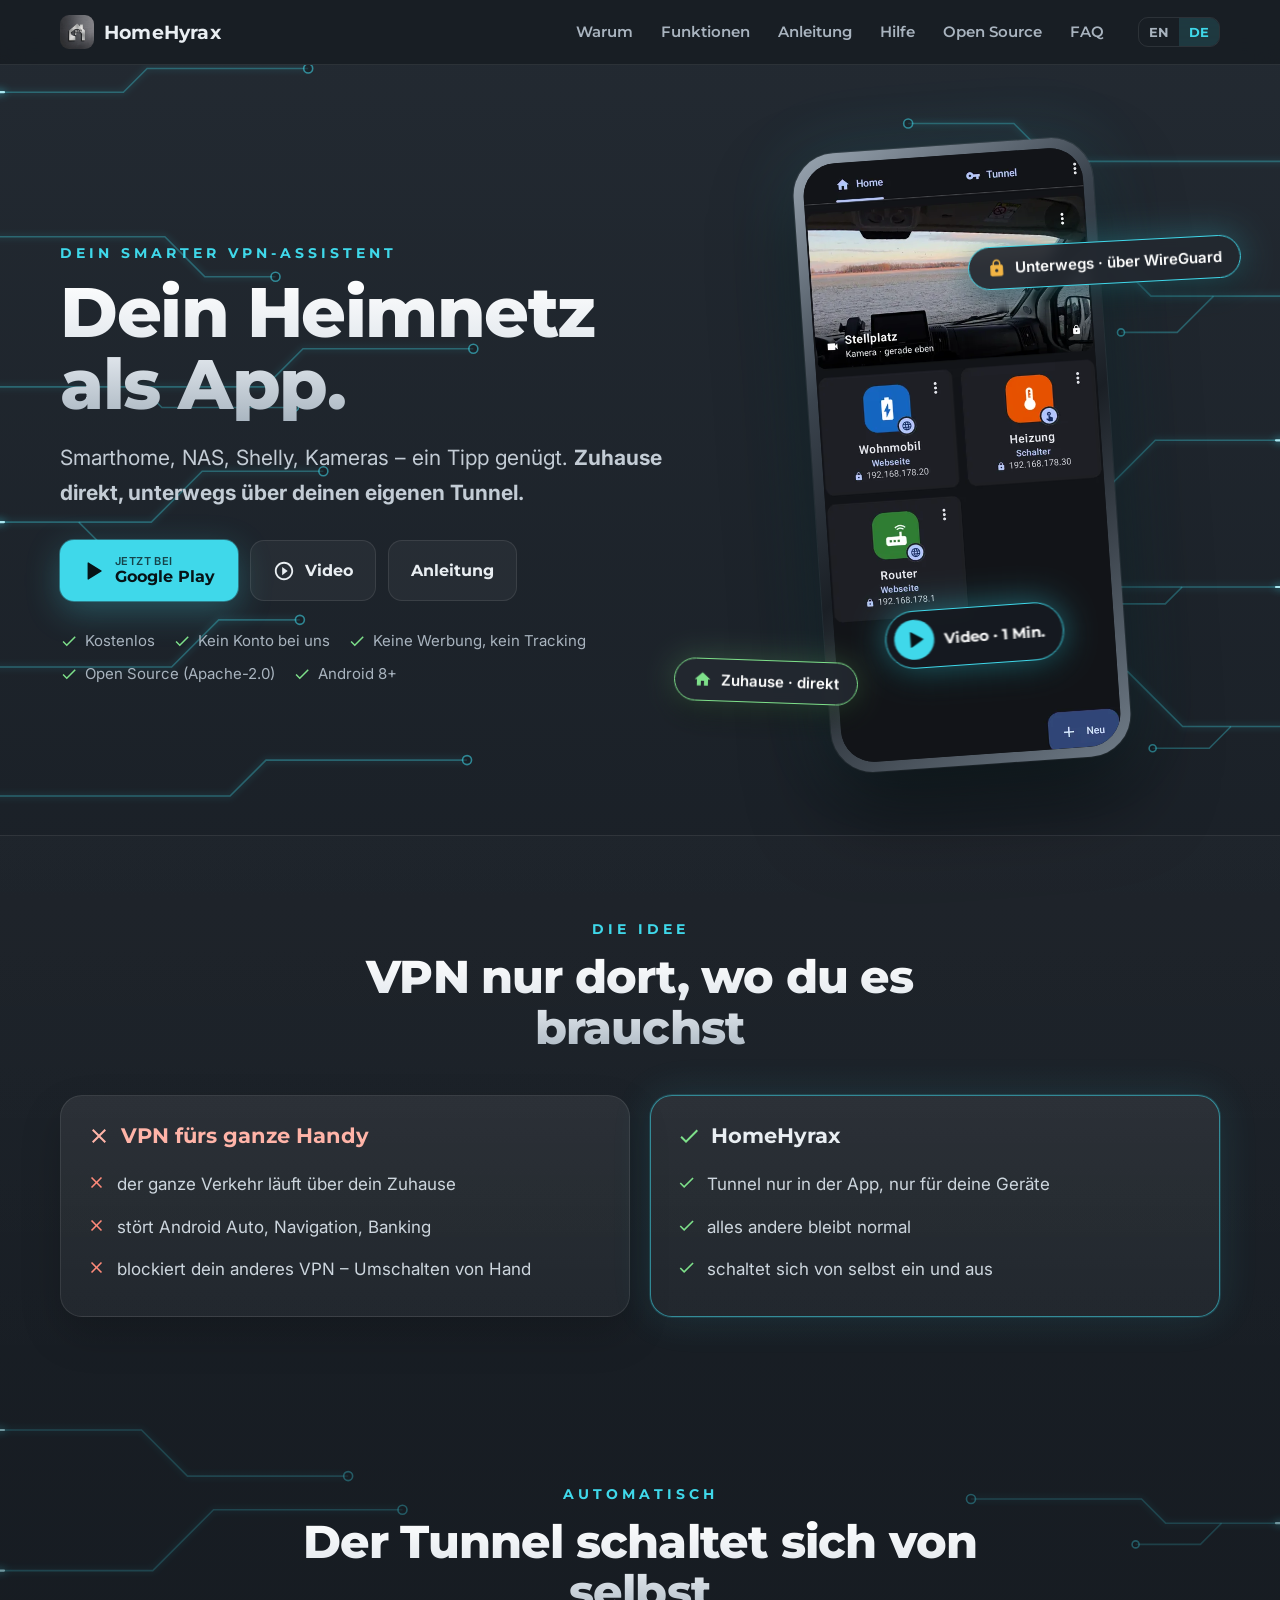
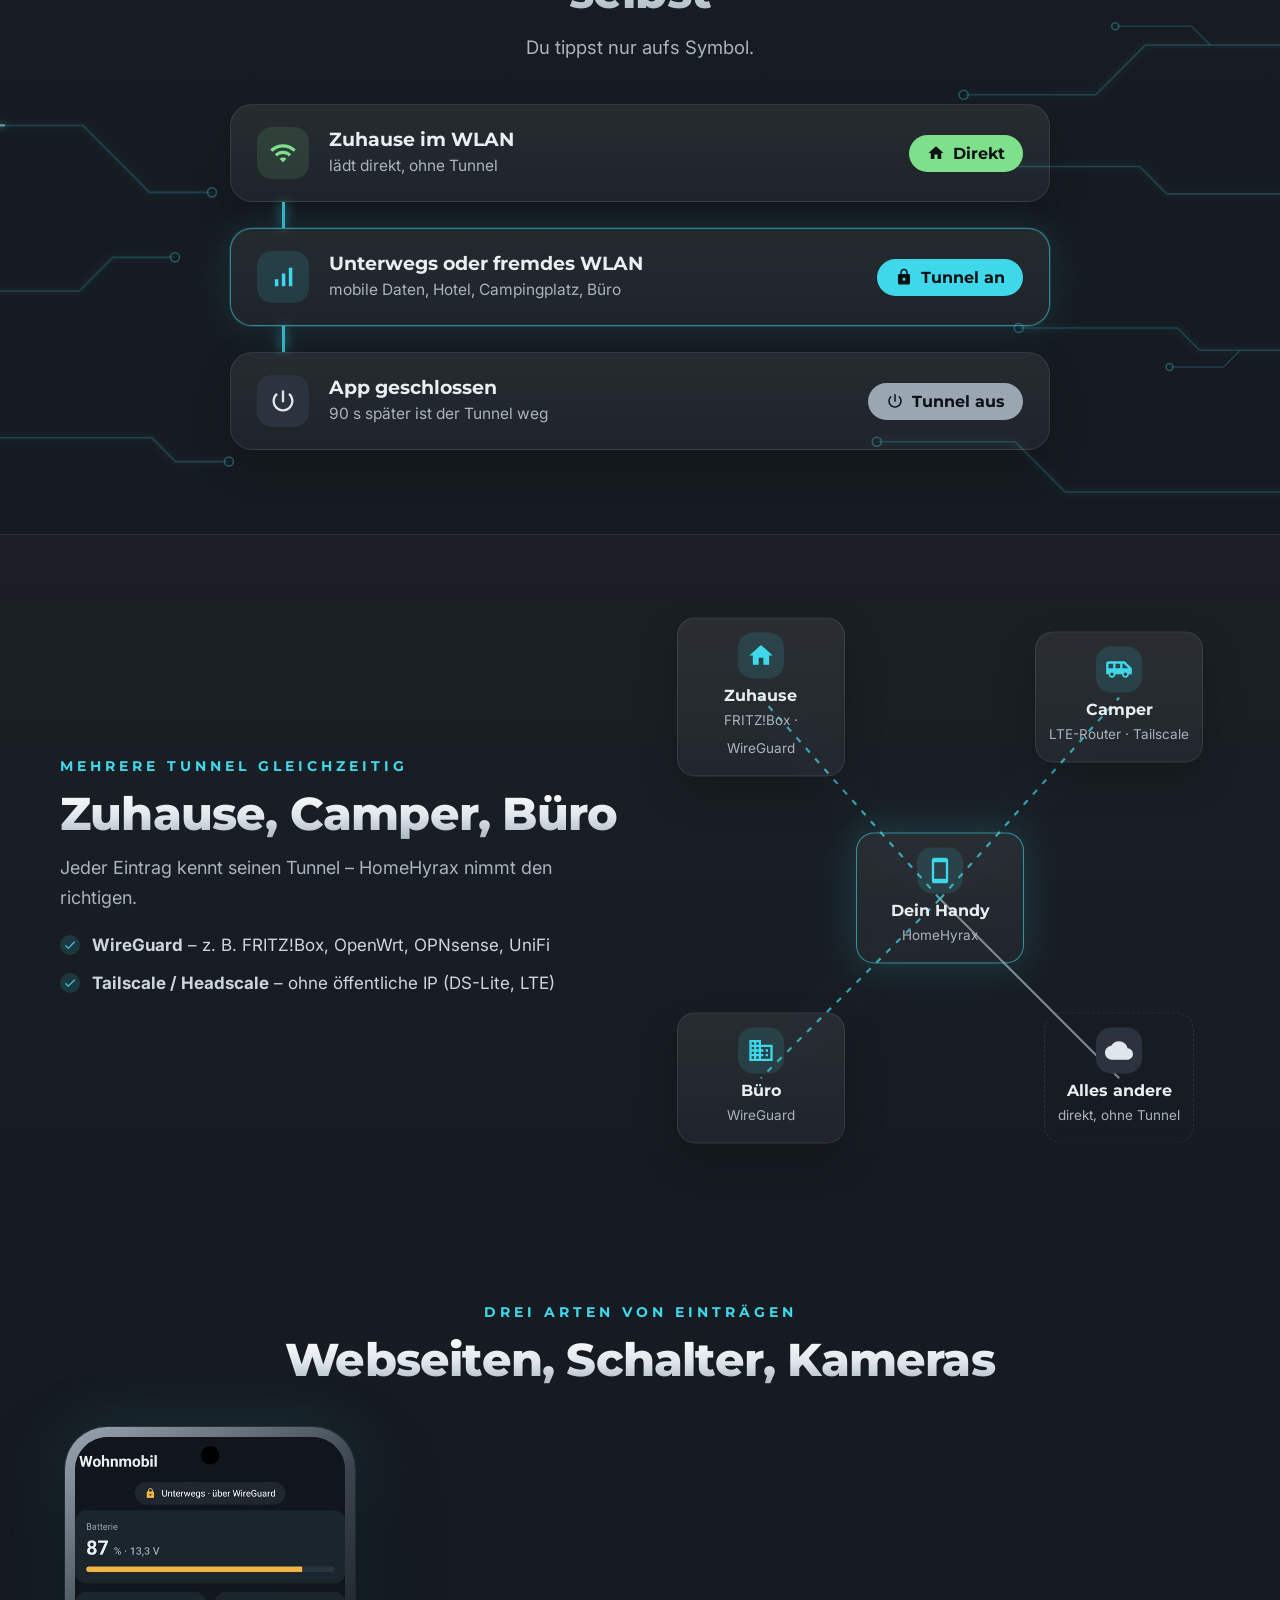
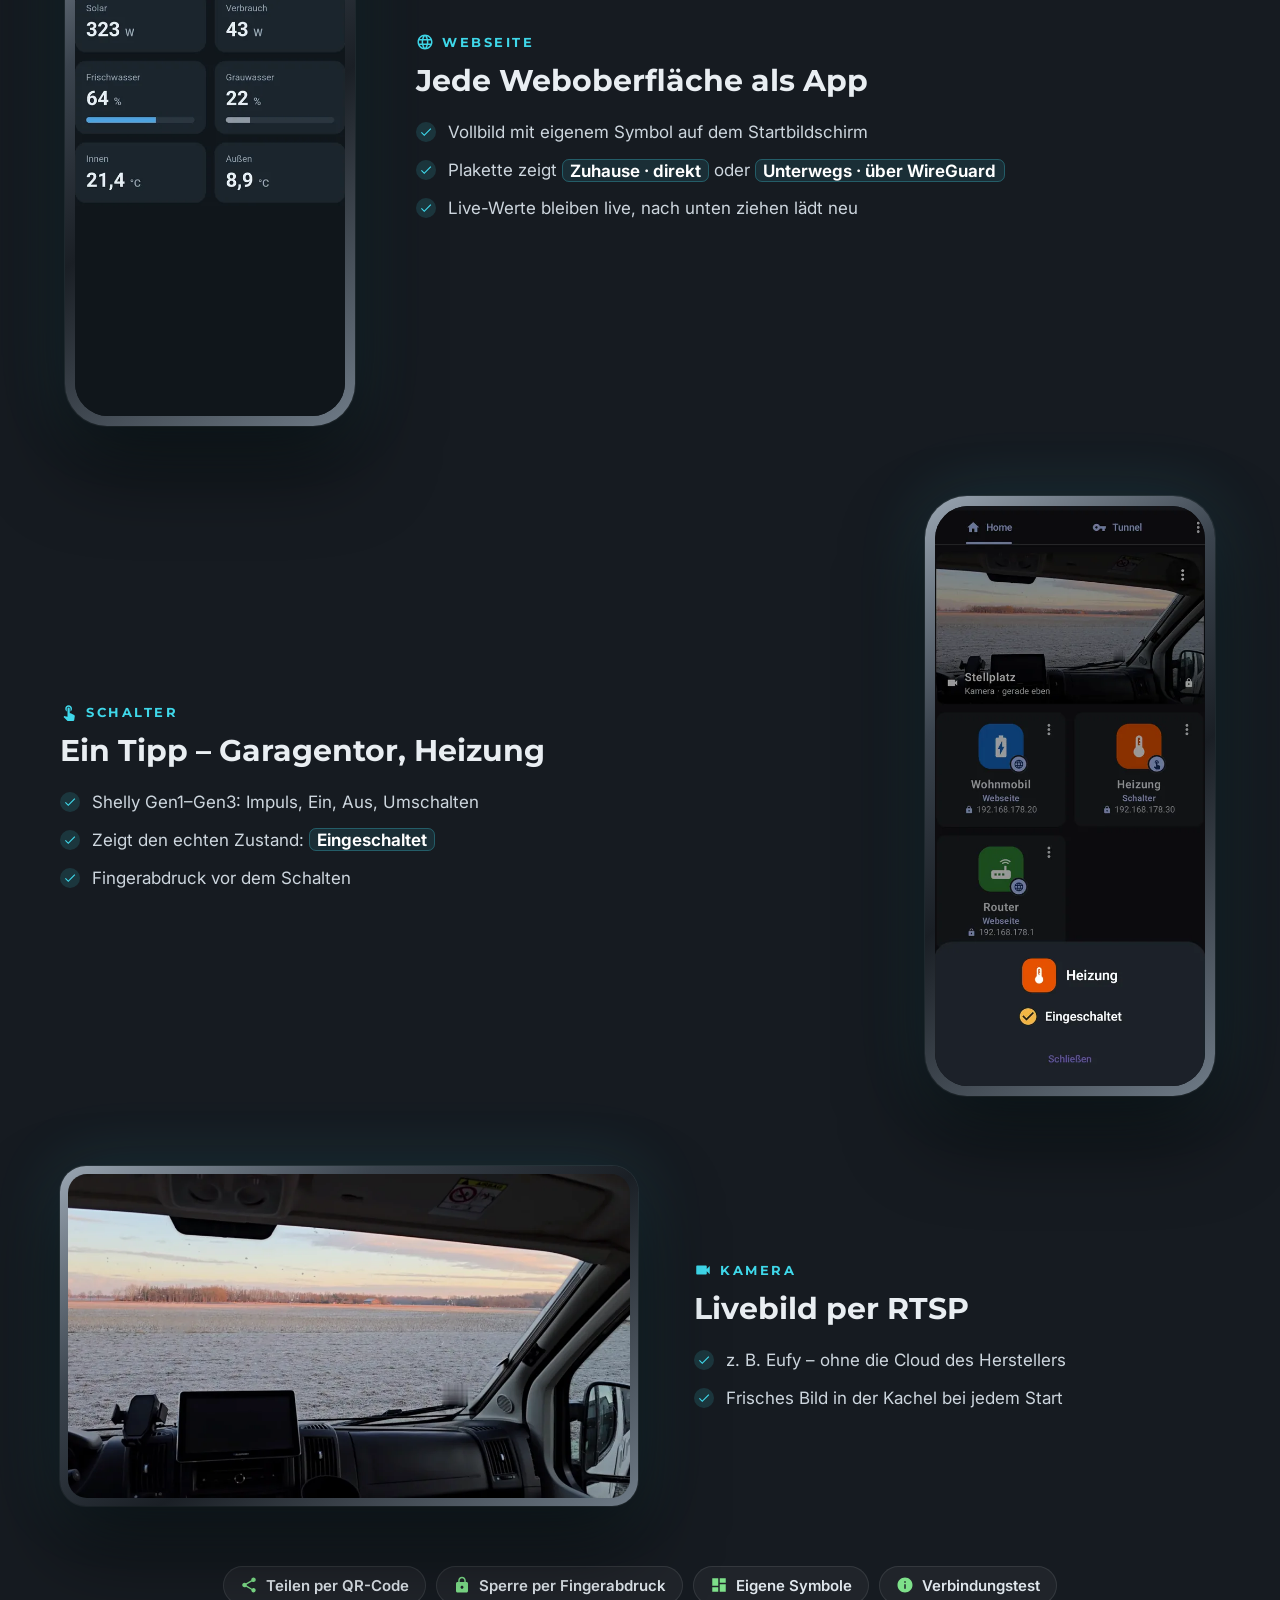
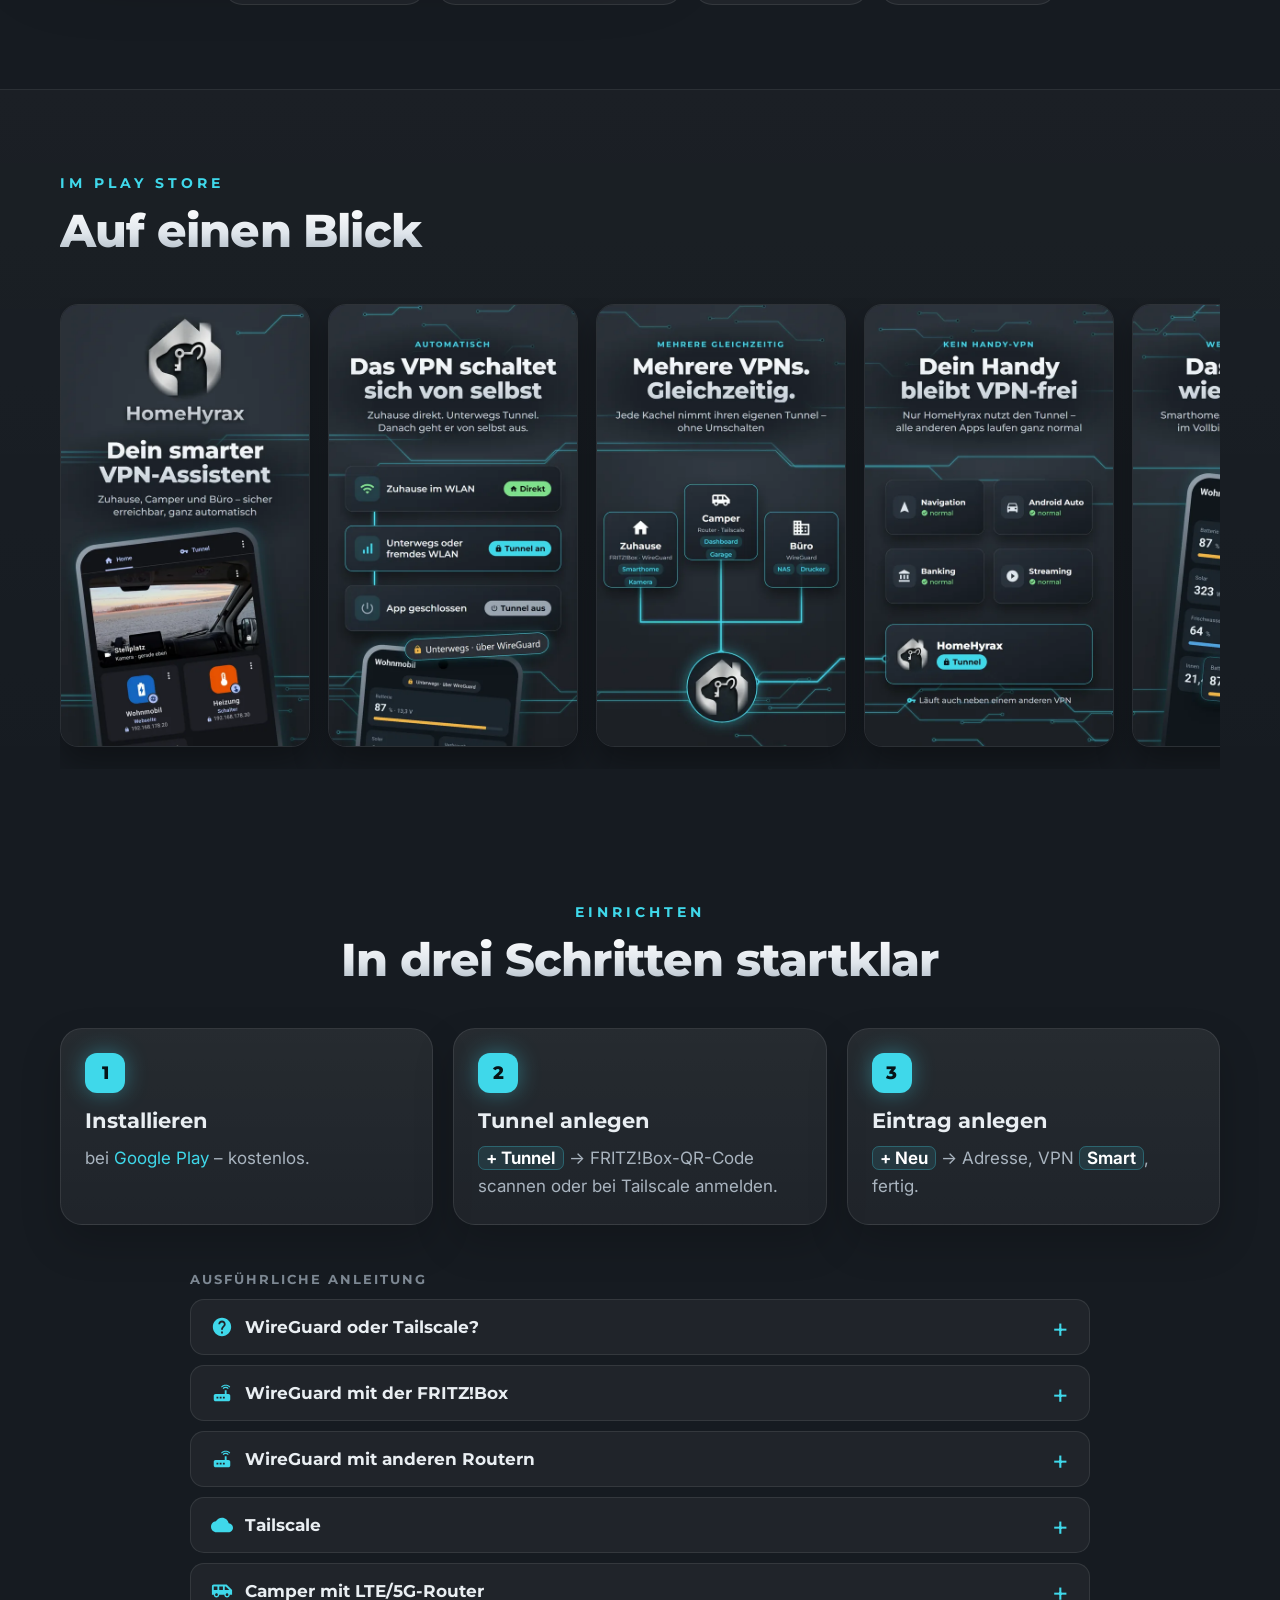
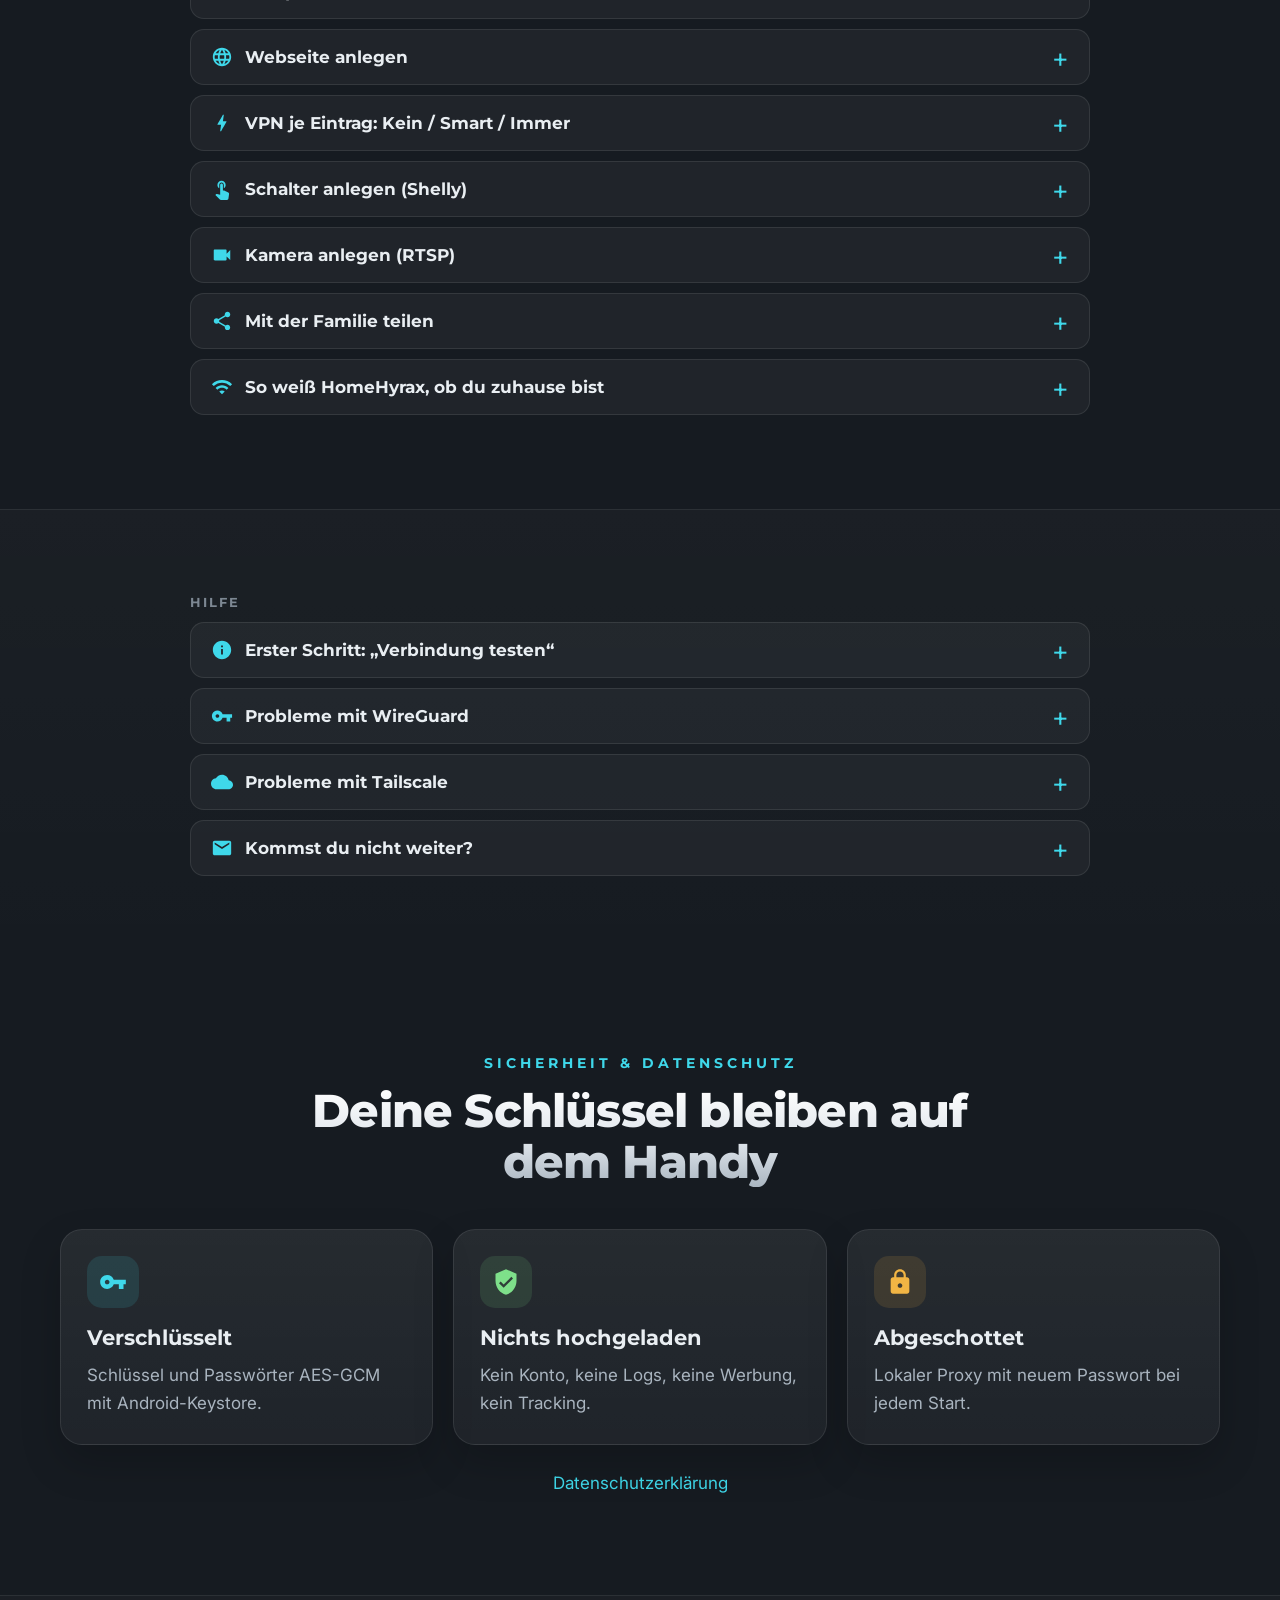
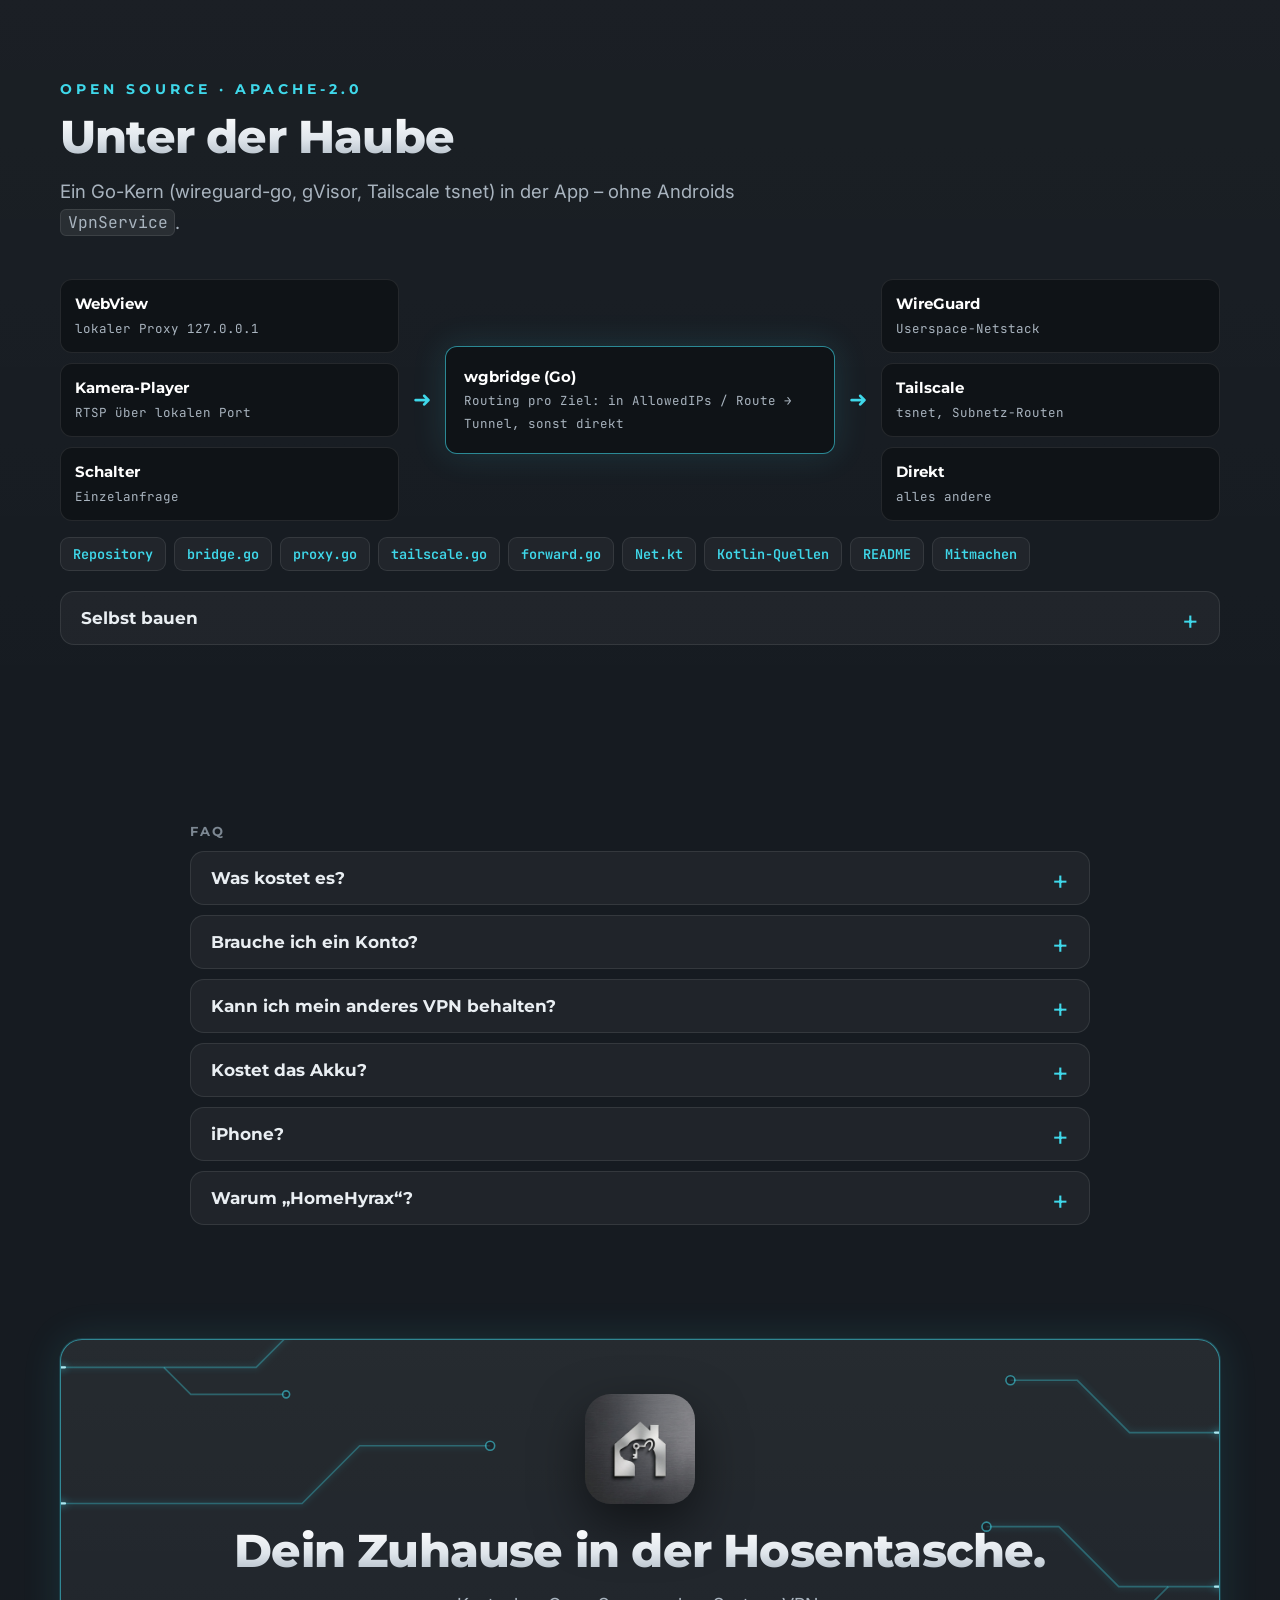
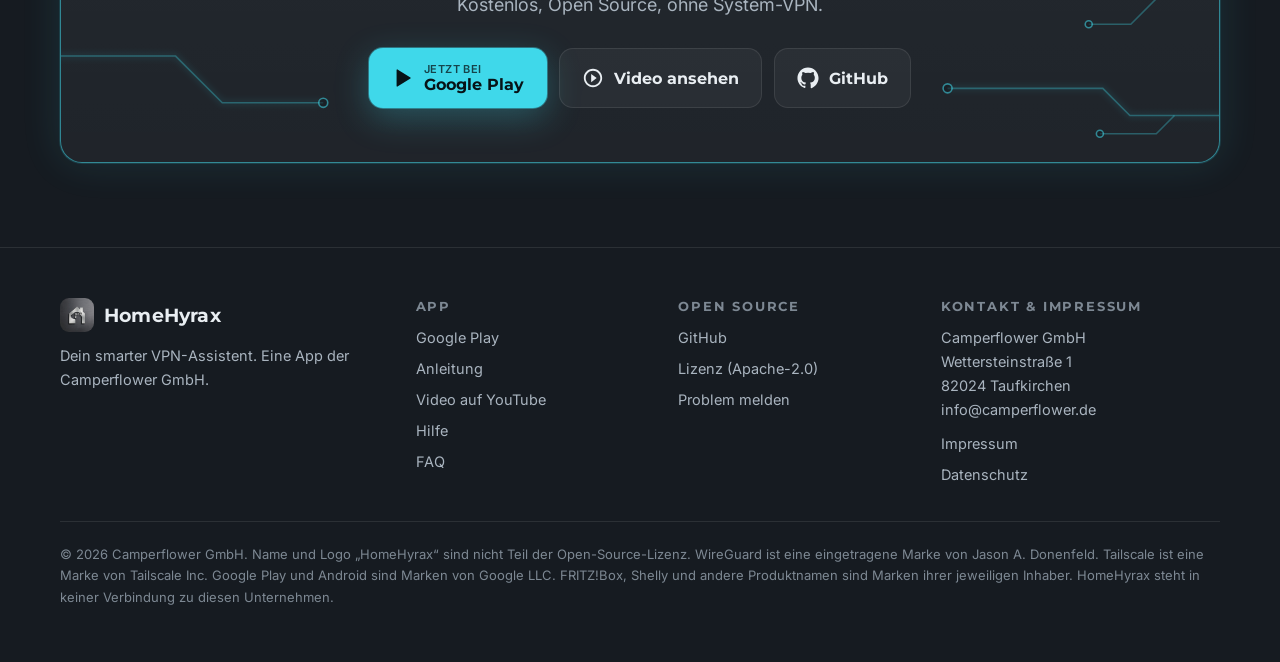
==== site/public/de/index.html @ 262009b5 "Update 2026-10-08" ====
<!doctype html>
<html lang="de">
<head>
<meta charset="utf-8">
<meta name="viewport" content="width=device-width, initial-scale=1">
<title>HomeHyrax – dein smarter VPN-Assistent für Android</title>
<meta name="description" content="Weboberflächen, Schalter und Kameras in deinem Heimnetz oder Camper wie Apps öffnen – zuhause direkt, unterwegs automatisch über deinen eigenen WireGuard- oder Tailscale-Tunnel. Kein System-VPN, kostenlos, Open Source.">
<link rel="canonical" href="https://homehyrax.com/de/">
<link rel="alternate" hreflang="en" href="https://homehyrax.com/">
<link rel="alternate" hreflang="de" href="https://homehyrax.com/de/">
<link rel="alternate" hreflang="x-default" href="https://homehyrax.com/">
<meta property="og:type" content="website">
<meta property="og:locale" content="de_DE">
<meta property="og:title" content="HomeHyrax – dein smarter VPN-Assistent">
<meta property="og:description" content="Dein Heimnetz als App. Zuhause direkt, unterwegs automatisch über deinen eigenen Tunnel – ohne ein VPN einzuschalten.">
<meta property="og:url" content="https://homehyrax.com/de/">
<meta property="og:image" content="https://homehyrax.com/assets/img/og-de.jpg">
<meta name="theme-color" content="#161b21">
<link rel="icon" href="../assets/img/logo.png">
<link rel="preconnect" href="https://fonts.googleapis.com">
<link rel="preconnect" href="https://fonts.gstatic.com" crossorigin>
<link href="https://fonts.googleapis.com/css2?family=Inter:wght@400;500;600;700&family=JetBrains+Mono:wght@400;600&family=Montserrat:wght@600;700;800&display=swap" rel="stylesheet">
<link rel="stylesheet" href="../assets/style.css">
</head>
<body>
<svg xmlns="http://www.w3.org/2000/svg" style="display:none" aria-hidden="true">
<symbol id="i-wifi" viewBox="0 0 24 24" fill="currentColor"><path d="M1 9l2 2c4.97-4.97 13.03-4.97 18 0l2-2C16.93 2.93 7.08 2.93 1 9zm8 8l3 3 3-3c-1.65-1.66-4.34-1.66-6 0zm-4-4l2 2c2.76-2.76 7.24-2.76 10 0l2-2C15.14 9.14 8.87 9.14 5 13z"/></symbol>
<symbol id="i-signal" viewBox="0 0 24 24" fill="currentColor"><path d="M17 4h3v16h-3V4zM5 14h3v6H5v-6zm6-5h3v11h-3V9z"/></symbol>
<symbol id="i-power" viewBox="0 0 24 24" fill="currentColor"><path d="M13 3h-2v10h2V3zm4.83 2.17l-1.42 1.42C17.99 7.86 19 9.81 19 12c0 3.87-3.13 7-7 7s-7-3.13-7-7c0-2.19 1.01-4.14 2.58-5.42L6.17 5.17C4.23 6.82 3 9.26 3 12c0 4.97 4.03 9 9 9s9-4.03 9-9c0-2.74-1.23-5.18-3.17-6.83z"/></symbol>
<symbol id="i-lock" viewBox="0 0 24 24" fill="currentColor"><path d="M18 8h-1V6c0-2.76-2.24-5-5-5S7 3.24 7 6v2H6c-1.1 0-2 .9-2 2v10c0 1.1.9 2 2 2h12c1.1 0 2-.9 2-2V10c0-1.1-.9-2-2-2zm-6 9c-1.1 0-2-.9-2-2s.9-2 2-2 2 .9 2 2-.9 2-2 2zm3.1-9H8.9V6c0-1.71 1.39-3.1 3.1-3.1 1.71 0 3.1 1.39 3.1 3.1v2z"/></symbol>
<symbol id="i-home" viewBox="0 0 24 24" fill="currentColor"><path d="M10 20v-6h4v6h5v-8h3L12 3 2 12h3v8z"/></symbol>
<symbol id="i-check" viewBox="0 0 24 24" fill="currentColor"><path d="M9 16.17L4.83 12l-1.42 1.41L9 19 21 7l-1.41-1.41z"/></symbol>
<symbol id="i-close" viewBox="0 0 24 24" fill="currentColor"><path d="M19 6.41L17.59 5 12 10.59 6.41 5 5 6.41 10.59 12 5 17.59 6.41 19 12 13.41 17.59 19 19 17.59 13.41 12z"/></symbol>
<symbol id="i-key" viewBox="0 0 24 24" fill="currentColor"><path d="M12.65 10C11.83 7.67 9.61 6 7 6c-3.31 0-6 2.69-6 6s2.69 6 6 6c2.61 0 4.83-1.67 5.65-4H17v4h4v-4h2v-4H12.65zM7 14c-1.1 0-2-.9-2-2s.9-2 2-2 2 .9 2 2-.9 2-2 2z"/></symbol>
<symbol id="i-web" viewBox="0 0 24 24" fill="currentColor"><path d="M11.99 2C6.47 2 2 6.48 2 12s4.47 10 9.99 10C17.52 22 22 17.52 22 12S17.52 2 11.99 2zm6.93 6h-2.95c-.32-1.25-.78-2.45-1.38-3.56 1.84.63 3.37 1.91 4.330 3.56zM12 4.040c.83 1.2 1.48 2.53 1.91 3.96h-3.82c.43-1.43 1.080-2.76 1.910-3.96zM4.26 14C4.1 13.36 4 12.69 4 12s.1-1.36.26-2h3.38c-.08.66-.14 1.32-.14 2s.06 1.34.14 2H4.26zm.82 2h2.95c.32 1.25.78 2.45 1.38 3.56-1.84-.63-3.37-1.9-4.33-3.56zm2.95-8H5.08c.96-1.66 2.49-2.93 4.33-3.56C8.81 5.55 8.35 6.75 8.03 8zM12 19.96c-.83-1.2-1.48-2.53-1.91-3.96h3.82c-.43 1.43-1.08 2.76-1.91 3.96zM14.34 14H9.66c-.09-.66-.16-1.32-.16-2s.07-1.35.16-2h4.68c.09.65.16 1.32.16 2s-.07 1.34-.16 2zm.25 5.56c.6-1.11 1.06-2.31 1.38-3.56h2.95c-.96 1.65-2.49 2.93-4.33 3.56zM16.36 14c.08-.66.14-1.32.14-2s-.06-1.34-.14-2h3.38c.16.64.26 1.31.26 2s-.1 1.36-.26 2h-3.38z"/></symbol>
<symbol id="i-touch" viewBox="0 0 24 24" fill="currentColor"><path d="M9 11.24V7.5C9 6.12 10.12 5 11.5 5S14 6.12 14 7.5v3.74c1.21-.81 2-2.18 2-3.74C16 5.01 13.99 3 11.5 3S7 5.01 7 7.5c0 1.56.79 2.93 2 3.74zm9.84 4.63l-4.54-2.26c-.17-.07-.35-.11-.54-.11H13v-6c0-.83-.67-1.5-1.5-1.5S10 6.67 10 7.5v10.74l-3.43-.72c-.08-.01-.15-.03-.24-.03-.31 0-.59.13-.79.33l-.79.8 4.94 4.94c.27.27.65.44 1.06.44h6.79c.75 0 1.33-.55 1.44-1.28l.75-5.27c.01-.07.02-.14.02-.2 0-.62-.38-1.16-.91-1.38z"/></symbol>
<symbol id="i-cam" viewBox="0 0 24 24" fill="currentColor"><path d="M17 10.5V7c0-.55-.45-1-1-1H4c-.55 0-1 .45-1 1v10c0 .55.45 1 1 1h12c.55 0 1-.45 1-1v-3.5l4 4v-11l-4 4z"/></symbol>
<symbol id="i-share" viewBox="0 0 24 24" fill="currentColor"><path d="M18 16.08c-.76 0-1.44.3-1.96.77L8.91 12.7c.05-.23.09-.46.09-.7s-.04-.47-.09-.7l7.05-4.11c.54.5 1.25.81 2.04.81 1.66 0 3-1.34 3-3s-1.34-3-3-3-3 1.34-3 3c0 .24.04.47.09.7L8.04 9.81C7.5 9.31 6.79 9 6 9c-1.66 0-3 1.34-3 3s1.34 3 3 3c.79 0 1.5-.31 2.04-.81l7.12 4.16c-.05.21-.08.43-.08.65 0 1.61 1.31 2.92 2.92 2.92s2.92-1.31 2.92-2.92-1.31-2.92-2.92-2.92z"/></symbol>
<symbol id="i-shield" viewBox="0 0 24 24" fill="currentColor"><path d="M12 1L3 5v6c0 5.55 3.84 10.74 9 12 5.16-1.26 9-6.45 9-12V5l-9-4zm-2 16l-4-4 1.41-1.41L10 14.17l6.59-6.59L18 9l-8 8z"/></symbol>
<symbol id="i-github" viewBox="0 0 24 24" fill="currentColor"><path d="M12 .5C5.65.5.5 5.65.5 12c0 5.08 3.29 9.39 7.86 10.91.58.1.79-.25.79-.56v-2c-3.2.7-3.87-1.36-3.87-1.36-.52-1.33-1.28-1.69-1.28-1.690-1.05-.72.08-.7.08-.7 1.16.08 1.77 1.19 1.77 1.19 1.03 1.77 2.71 1.26 3.37.96.1-.75.4-1.26.73-1.55-2.55-.29-5.24-1.28-5.24-5.69 0-1.26.45-2.29 1.19-3.1-.12-.29-.52-1.46.11-3.05 0 0 .97-.31 3.17 1.18a11 11 0 0 1 5.77 0c2.2-1.49 3.17-1.18 3.17-1.18.63 1.59.23 2.76.11 3.05.74.81 1.19 1.84 1.19 3.1 0 4.42-2.69 5.39-5.25 5.68.41.36.78 1.06.78 2.14v3.17c0 .31.21.67.8.56C20.21 21.39 23.5 17.08 23.5 12 23.5 5.65 18.35.5 12 .5z"/></symbol>
<symbol id="i-play" viewBox="0 0 24 24" fill="currentColor"><path d="M5 3.2v17.6c0 .5.55.8.98.54l14.1-8.8a.64.64 0 0 0 0-1.08L5.98 2.66A.63.63 0 0 0 5 3.2z"/></symbol>
<symbol id="i-car" viewBox="0 0 24 24" fill="currentColor"><path d="M18.92 6.01C18.72 5.42 18.16 5 17.5 5h-11c-.66 0-1.21.42-1.42 1.01L3 12v8c0 .55.45 1 1 1h1c.55 0 1-.45 1-1v-1h12v1c0 .55.45 1 1 1h1c.55 0 1-.45 1-1v-8l-2.08-5.99zM6.5 16c-.83 0-1.5-.67-1.5-1.5S5.67 13 6.5 13s1.5.67 1.5 1.5S7.33 16 6.5 16zm11 0c-.83 0-1.5-.67-1.5-1.5s.67-1.5 1.5-1.5 1.5.67 1.5 1.5-.67 1.5-1.5 1.5zM5 11l1.5-4.5h11L19 11H5z"/></symbol>
<symbol id="i-nav" viewBox="0 0 24 24" fill="currentColor"><path d="M12 2L4.5 20.29l.71.71L12 18l6.79 3 .71-.71z"/></symbol>
<symbol id="i-bank" viewBox="0 0 24 24" fill="currentColor"><path d="M4 10v7h3v-7H4zm6 0v7h3v-7h-3zM2 22h19v-3H2v3zm14-12v7h3v-7h-3zm-4.5-9L2 6v2h19V6l-9.5-5z"/></symbol>
<symbol id="i-tv" viewBox="0 0 24 24" fill="currentColor"><path d="M21 3H3c-1.1 0-2 .9-2 2v12c0 1.1.9 2 2 2h5v2h8v-2h5c1.1 0 1.99-.9 1.99-2L23 5c0-1.1-.9-2-2-2zm0 14H3V5h18v12z"/></symbol>
<symbol id="i-router" viewBox="0 0 24 24" fill="currentColor"><path d="M20.2 5.9l.8-.8C19.6 3.7 17.8 3 16 3s-3.6.7-5 2.1l.8.8C13 4.8 14.5 4.2 16 4.2s3 .6 4.2 1.7zm-.9.8c-.9-.9-2.1-1.4-3.3-1.4s-2.4.5-3.3 1.4l.8.8c.7-.7 1.6-1 2.5-1 .9 0 1.8.3 2.5 1l.8-.8zM19 13h-2V9h-2v4H5c-1.1 0-2 .9-2 2v4c0 1.1.9 2 2 2h14c1.1 0 2-.9 2-2v-4c0-1.1-.9-2-2-2zM8 18H6v-2h2v2zm3.5 0h-2v-2h2v2zm3.5 0h-2v-2h2v2z"/></symbol>
<symbol id="i-camper" viewBox="0 0 24 24" fill="currentColor"><path d="M17 5H3c-1.1 0-2 .89-2 2v9h2c0 1.65 1.34 3 3 3s3-1.35 3-3h5.5c0 1.65 1.34 3 3 3s3-1.35 3-3H23v-5l-6-6zM3 11V7h4v4H3zm3 6.5c-.83 0-1.5-.67-1.5-1.5s.67-1.5 1.5-1.5 1.5.67 1.5 1.5-.67 1.5-1.5 1.5zM13 11H9V7h4v4zm4.5 6.5c-.83 0-1.5-.67-1.5-1.5s.67-1.5 1.5-1.5 1.5.67 1.5 1.5-.67 1.5-1.5 1.5zM15 11V7h1l4 4h-5z"/></symbol>
<symbol id="i-office" viewBox="0 0 24 24" fill="currentColor"><path d="M12 7V3H2v18h20V7H12zM6 19H4v-2h2v2zm0-4H4v-2h2v2zm0-4H4V9h2v2zm0-4H4V5h2v2zm4 12H8v-2h2v2zm0-4H8v-2h2v2zm0-4H8V9h2v2zm0-4H8V5h2v2zm10 12h-8v-2h2v-2h-2v-2h2v-2h-2V9h8v10zm-2-8h-2v2h2v-2zm0 4h-2v2h2v-2z"/></symbol>
<symbol id="i-phone" viewBox="0 0 24 24" fill="currentColor"><path d="M17 1.01L7 1c-1.1 0-2 .9-2 2v18c0 1.1.9 2 2 2h10c1.1 0 2-.9 2-2V3c0-1.1-.9-1.99-2-1.99zM17 19H7V5h10v14z"/></symbol>
<symbol id="i-code" viewBox="0 0 24 24" fill="currentColor"><path d="M9.4 16.6L4.8 12l4.6-4.6L8 6l-6 6 6 6 1.4-1.4zm5.2 0l4.6-4.6-4.6-4.6L16 6l6 6-6 6-1.4-1.4z"/></symbol>
<symbol id="i-info" viewBox="0 0 24 24" fill="currentColor"><path d="M12 2C6.48 2 2 6.48 2 12s4.48 10 10 10 10-4.48 10-10S17.52 2 12 2zm1 15h-2v-6h2v6zm0-8h-2V7h2v2z"/></symbol>
<symbol id="i-warn" viewBox="0 0 24 24" fill="currentColor"><path d="M1 21h22L12 2 1 21zm12-3h-2v-2h2v2zm0-4h-2v-4h2v4z"/></symbol>
<symbol id="i-menu" viewBox="0 0 24 24" fill="currentColor"><path d="M3 18h18v-2H3v2zm0-5h18v-2H3v2zm0-7v2h18V6H3z"/></symbol>
<symbol id="i-dash" viewBox="0 0 24 24" fill="currentColor"><path d="M3 13h8V3H3v10zm0 8h8v-6H3v6zm10 0h8V11h-8v10zm0-18v6h8V3h-8z"/></symbol>
<symbol id="i-block" viewBox="0 0 24 24" fill="currentColor"><path d="M12 2C6.48 2 2 6.48 2 12s4.48 10 10 10 10-4.48 10-10S17.52 2 12 2zM4 12c0-4.42 3.58-8 8-8 1.85 0 3.55.63 4.9 1.69L5.69 16.9C4.63 15.55 4 13.85 4 12zm8 8c-1.85 0-3.55-.63-4.9-1.69L18.31 7.1C19.37 8.45 20 10.15 20 12c0 4.42-3.58 8-8 8z"/></symbol>
<symbol id="i-qr" viewBox="0 0 24 24" fill="currentColor"><path d="M3 11h8V3H3v8zm2-6h4v4H5V5zM3 21h8v-8H3v8zm2-6h4v4H5v-4zM13 3v8h8V3h-8zm6 6h-4V5h4v4zM19 19h2v2h-2zM13 13h2v2h-2zM15 15h2v2h-2zM13 17h2v2h-2zM15 19h2v2h-2zM17 17h2v2h-2zM17 13h2v2h-2zM19 15h2v2h-2z"/></symbol>
<symbol id="i-cloud" viewBox="0 0 24 24" fill="currentColor"><path d="M19.35 10.04C18.67 6.59 15.64 4 12 4 9.11 4 6.6 5.64 5.35 8.04 2.34 8.36 0 10.91 0 14c0 3.31 2.69 6 6 6h13c2.76 0 5-2.24 5-5 0-2.64-2.05-4.78-4.65-4.96z"/></symbol>
<symbol id="i-bolt" viewBox="0 0 24 24" fill="currentColor"><path d="M11 21h-1l1-7H7.5c-.58 0-.57-.32-.38-.66.19-.34.05-.08.07-.12C8.48 10.94 10.42 7.54 13 3h1l-1 7h3.5c.49 0 .56.33.47.51l-.07.15C12.96 17.55 11 21 11 21z"/></symbol>
<symbol id="i-mail" viewBox="0 0 24 24" fill="currentColor"><path d="M20 4H4c-1.1 0-1.99.9-1.99 2L2 18c0 1.1.9 2 2 2h16c1.1 0 2-.9 2-2V6c0-1.1-.9-2-2-2zm0 4l-8 5-8-5V6l8 5 8-5v2z"/></symbol>
<symbol id="i-video" viewBox="0 0 24 24" fill="currentColor"><path d="M10 16.5l6-4.5-6-4.5v9zM12 2C6.48 2 2 6.48 2 12s4.48 10 10 10 10-4.48 10-10S17.52 2 12 2zm0 18c-4.41 0-8-3.59-8-8s3.59-8 8-8 8 3.59 8 8-3.59 8-8 8z"/></symbol>
<symbol id="i-family" viewBox="0 0 24 24" fill="currentColor"><path d="M16 11c1.66 0 2.99-1.34 2.99-3S17.66 5 16 5c-1.66 0-3 1.34-3 3s1.34 3 3 3zm-8 0c1.66 0 2.99-1.34 2.99-3S9.66 5 8 5C6.34 5 5 6.34 5 8s1.34 3 3 3zm0 2c-2.33 0-7 1.17-7 3.5V19h14v-2.5c0-2.33-4.67-3.5-7-3.5zm8 0c-.29 0-.62.02-.97.05 1.16.84 1.97 1.97 1.97 3.45V19h6v-2.5c0-2.33-4.67-3.5-7-3.5z"/></symbol>
<symbol id="i-help" viewBox="0 0 24 24" fill="currentColor"><path d="M12 2C6.48 2 2 6.48 2 12s4.48 10 10 10 10-4.48 10-10S17.52 2 12 2zm1 17h-2v-2h2v2zm2.07-7.75l-.9.92C13.45 12.9 13 13.5 13 15h-2v-.5c0-1.1.45-2.1 1.17-2.83l1.24-1.26c.37-.36.59-.86.59-1.41 0-1.1-.9-2-2-2s-2 .9-2 2H8c0-2.21 1.79-4 4-4s4 1.79 4 4c0 .88-.36 1.68-.93 2.25z"/></symbol>
</svg>

<a class="skip" href="#main">Zum Inhalt</a>

<header class="top">
  <div class="wrap">
    <a class="brand" href="#top"><img src="../assets/img/logo.png" alt="" width="34" height="34"><span>HomeHyrax</span></a>
    <nav class="nav" aria-label="Hauptmenü">
      <a href="#why">Warum</a>
      <a href="#features">Funktionen</a>
      <a href="#guide">Anleitung</a>
      <a href="#help">Hilfe</a>
      <a href="#tech">Open Source</a>
      <a href="#faq">FAQ</a>
    </nav>
    <div class="lang" aria-label="Sprache"><a href="../" hreflang="en" lang="en">EN</a><span>DE</span></div>
    <button class="menu-btn" aria-label="Menü" aria-expanded="false"><svg><use href="#i-menu"/></svg></button>
  </div>
</header>

<main id="main">
<!-- ============ HERO ============ -->
<div class="hero" id="top">
  <div class="circuit" data-seed="11"></div>
  <div class="wrap">
    <div>
      <p class="eyebrow">Dein smarter VPN-Assistent</p>
      <h1 class="metal">Dein Heimnetz als App.</h1>
      <p class="lead">Smarthome, NAS, Shelly, Kameras – ein Tipp genügt. <b>Zuhause direkt, unterwegs über deinen eigenen Tunnel.</b></p>
      <div class="cta">
        <a class="btn btn-primary" href="https://play.google.com/store/apps/details?id=de.camperflower.homehyrax&amp;hl=de"><svg><use href="#i-play"/></svg><span class="two"><small>Jetzt bei</small>Google Play</span></a>
        <a class="btn btn-ghost" href="../assets/video/homehyrax-de.mp4" data-play><svg><use href="#i-video"/></svg>Video</a>
        <a class="btn btn-ghost" href="#guide">Anleitung</a>
      </div>
      <ul class="facts">
        <li><svg><use href="#i-check"/></svg>Kostenlos</li>
        <li><svg><use href="#i-check"/></svg>Kein Konto bei uns</li>
        <li><svg><use href="#i-check"/></svg>Keine Werbung, kein Tracking</li>
        <li><svg><use href="#i-check"/></svg>Open Source (Apache-2.0)</li>
        <li><svg><use href="#i-check"/></svg>Android 8+</li>
      </ul>
    </div>
    <div class="stage">
      <div class="phone"><div class="screen"><img src="../assets/img/de-home.webp" alt="HomeHyrax-Startseite mit Kamera-, Webseiten- und Schalter-Kacheln" width="540" height="1080">
        <button class="vplay" data-play data-src="../assets/video/homehyrax-de.mp4" data-poster="../assets/video/homehyrax-de.jpg" aria-label="Video · 1 Min. abspielen: HomeHyrax kurz erklärt"><span class="vring"><svg><use href="#i-play"/></svg></span>Video · 1 Min.</button>
      </div></div>
      <div class="pill away"><svg class="gold"><use href="#i-lock"/></svg>Unterwegs · über WireGuard</div>
      <div class="pill home"><svg class="green"><use href="#i-home"/></svg>Zuhause · direkt</div>
    </div>
  </div>
</div>

<!-- ============ WARUM ============ -->
<section class="alt" id="why">
  <div class="wrap">
    <div class="sec-head center">
      <p class="eyebrow">Die Idee</p>
      <h2 class="metal">VPN nur dort, wo du es brauchst</h2>
    </div>
    <div class="grid g2 versus">
      <div class="card bad">
        <h3><svg width="24" height="24"><use href="#i-close"/></svg>VPN fürs ganze Handy</h3>
        <ul>
          <li><svg><use href="#i-close"/></svg>der ganze Verkehr läuft über dein Zuhause</li>
          <li><svg><use href="#i-close"/></svg>stört Android Auto, Navigation, Banking</li>
          <li><svg><use href="#i-close"/></svg>blockiert dein anderes VPN – Umschalten von Hand</li>
        </ul>
      </div>
      <div class="card good glow">
        <h3><svg width="24" height="24" style="color:var(--green)"><use href="#i-check"/></svg>HomeHyrax</h3>
        <ul>
          <li><svg><use href="#i-check"/></svg>Tunnel nur in der App, nur für deine Geräte</li>
          <li><svg><use href="#i-check"/></svg>alles andere bleibt normal</li>
          <li><svg><use href="#i-check"/></svg>schaltet sich von selbst ein und aus</li>
        </ul>
      </div>
    </div>
  </div>
</section>

<!-- ============ AUTOMATISCH ============ -->
<section id="automatic">
  <div class="circuit" data-seed="23" style="opacity:.6"></div>
  <div class="wrap" style="position:relative">
    <div class="sec-head center">
      <p class="eyebrow">Automatisch</p>
      <h2 class="metal">Der Tunnel schaltet sich von selbst</h2>
      <p>Du tippst nur aufs Symbol.</p>
    </div>
    <div class="flow">
      <div class="card">
        <div class="ico g"><svg><use href="#i-wifi"/></svg></div>
        <div class="lbl"><b>Zuhause im WLAN</b><span>lädt direkt, ohne Tunnel</span></div>
        <span class="state direct"><svg><use href="#i-home"/></svg>Direkt</span>
      </div>
      <div class="link"></div>
      <div class="card glow">
        <div class="ico c"><svg><use href="#i-signal"/></svg></div>
        <div class="lbl"><b>Unterwegs oder fremdes WLAN</b><span>mobile Daten, Hotel, Campingplatz, Büro</span></div>
        <span class="state tun"><svg><use href="#i-lock"/></svg>Tunnel an</span>
      </div>
      <div class="link"></div>
      <div class="card">
        <div class="ico"><svg><use href="#i-power"/></svg></div>
        <div class="lbl"><b>App geschlossen</b><span>90 s später ist der Tunnel weg</span></div>
        <span class="state off"><svg><use href="#i-power"/></svg>Tunnel aus</span>
      </div>
    </div>
  </div>
</section>

<!-- ============ MEHRERE ============ -->
<section class="alt" id="multi">
  <div class="wrap multi">
    <div>
      <p class="eyebrow">Mehrere Tunnel gleichzeitig</p>
      <h2 class="metal">Zuhause, Camper, Büro</h2>
      <p class="muted" style="font-size:18px">Jeder Eintrag kennt seinen Tunnel – HomeHyrax nimmt den richtigen.</p>
      <ul class="ticks">
        <li><b>WireGuard</b> – z. B. FRITZ!Box, OpenWrt, OPNsense, UniFi</li>
        <li><b>Tailscale / Headscale</b> – ohne öffentliche IP (DS-Lite, LTE)</li>
      </ul>
    </div>
    <div class="diagram" aria-label="Schaubild: Handy mit drei Tunneln und direktem Internet">
      <svg viewBox="0 0 100 92" preserveAspectRatio="none" aria-hidden="true">
        <path class="wire dash" d="M50 50 L18 14" vector-effect="non-scaling-stroke"/>
        <path class="wire dash" d="M50 50 L82 14" vector-effect="non-scaling-stroke"/>
        <path class="wire dash" d="M50 50 L18 82" vector-effect="non-scaling-stroke"/>
        <path d="M50 50 L82 82" stroke="#7d8893" stroke-width="2" fill="none" vector-effect="non-scaling-stroke"/>
      </svg>
      <div class="node me" style="left:50%;top:54%"><div class="card"><div class="ico c"><svg><use href="#i-phone"/></svg></div><b>Dein Handy</b><span>HomeHyrax</span></div></div>
      <div class="node" style="left:18%;top:15%"><div class="card"><div class="ico c"><svg><use href="#i-home"/></svg></div><b>Zuhause</b><span>FRITZ!Box · WireGuard</span></div></div>
      <div class="node" style="left:82%;top:15%"><div class="card"><div class="ico c"><svg><use href="#i-camper"/></svg></div><b>Camper</b><span>LTE-Router · Tailscale</span></div></div>
      <div class="node" style="left:18%;top:89%"><div class="card"><div class="ico c"><svg><use href="#i-office"/></svg></div><b>Büro</b><span>WireGuard</span></div></div>
      <div class="node inet" style="left:82%;top:89%"><div class="card"><div class="ico"><svg><use href="#i-cloud"/></svg></div><b>Alles andere</b><span>direkt, ohne Tunnel</span></div></div>
    </div>
  </div>
</section>

<!-- ============ FUNKTIONEN ============ -->
<section id="features">
  <div class="wrap">
    <div class="sec-head center">
      <p class="eyebrow">Drei Arten von Einträgen</p>
      <h2 class="metal">Webseiten, Schalter, Kameras</h2>
    </div>
    <div class="kinds">
      <div class="kind">
        <div class="shot"><div class="phone"><div><img src="../assets/img/de-dashboard.webp" alt="Wohnmobil-Dashboard, unterwegs über WireGuard geöffnet" width="540" height="1080" loading="lazy"></div></div></div>
        <div>
          <span class="tag"><svg><use href="#i-web"/></svg>Webseite</span>
          <h3 style="font-size:30px">Jede Weboberfläche als App</h3>
          <ul class="ticks">
            <li>Vollbild mit eigenem Symbol auf dem Startbildschirm</li>
            <li>Plakette zeigt <span class="ui">Zuhause · direkt</span> oder <span class="ui">Unterwegs · über WireGuard</span></li>
            <li>Live-Werte bleiben live, nach unten ziehen lädt neu</li>
          </ul>
        </div>
      </div>
      <div class="kind">
        <div class="shot"><div class="phone"><div><img src="../assets/img/de-switch.webp" alt="Schalter-Kachel meldet: Heizung eingeschaltet" width="540" height="1080" loading="lazy"></div></div></div>
        <div>
          <span class="tag"><svg><use href="#i-touch"/></svg>Schalter</span>
          <h3 style="font-size:30px">Ein Tipp – Garagentor, Heizung</h3>
          <ul class="ticks">
            <li>Shelly Gen1–Gen3: Impuls, Ein, Aus, Umschalten</li>
            <li>Zeigt den echten Zustand: <span class="ui">Eingeschaltet</span></li>
            <li>Fingerabdruck vor dem Schalten</li>
          </ul>
        </div>
      </div>
      <div class="kind camera">
        <div class="shot"><div class="phone wide"><div><img src="../assets/img/camera.webp" alt="Kamera-Livebild aus einem Camper" width="1080" height="609" loading="lazy"></div></div></div>
        <div>
          <span class="tag"><svg><use href="#i-cam"/></svg>Kamera</span>
          <h3 style="font-size:30px">Livebild per RTSP</h3>
          <ul class="ticks">
            <li>z. B. Eufy – ohne die Cloud des Herstellers</li>
            <li>Frisches Bild in der Kachel bei jedem Start</li>
          </ul>
        </div>
      </div>
    </div>
    <div class="chips" style="margin-top:60px">
      <span class="chip"><svg><use href="#i-share"/></svg>Teilen per QR-Code</span>
      <span class="chip"><svg><use href="#i-lock"/></svg>Sperre per Fingerabdruck</span>
      <span class="chip"><svg><use href="#i-dash"/></svg>Eigene Symbole</span>
      <span class="chip"><svg><use href="#i-info"/></svg>Verbindungstest</span>
    </div>
  </div>
</section>

<!-- ============ GALERIE ============ -->
<section class="alt" id="gallery" style="padding-bottom:50px">
  <div class="wrap">
    <div class="sec-head"><p class="eyebrow">Im Play Store</p><h2 class="metal">Auf einen Blick</h2></div>
    <div class="gallery">
      <img src="../assets/img/promo-de-1-assistent.webp" alt="Dein smarter VPN-Assistent" width="540" height="960" loading="lazy">
      <img src="../assets/img/promo-de-2-automatisch.webp" alt="Das VPN schaltet sich von selbst" width="540" height="960" loading="lazy">
      <img src="../assets/img/promo-de-3-mehrere-vpns.webp" alt="Mehrere VPNs gleichzeitig" width="540" height="960" loading="lazy">
      <img src="../assets/img/promo-de-4-handy-frei.webp" alt="Das Handy bleibt VPN-frei" width="540" height="960" loading="lazy">
      <img src="../assets/img/promo-de-5-dashboards.webp" alt="Dashboards" width="540" height="960" loading="lazy">
      <img src="../assets/img/promo-de-6-kamera-schalter.webp" alt="Kamera und Schalter" width="540" height="960" loading="lazy">
      <img src="../assets/img/promo-de-7-ohne-abo.webp" alt="Ohne Abo, Open Source" width="540" height="960" loading="lazy">
    </div>
  </div>
</section>

<!-- ============ ANLEITUNG ============ -->
<section id="guide">
  <div class="wrap">
    <div class="sec-head center">
      <p class="eyebrow">Einrichten</p>
      <h2 class="metal">In drei Schritten startklar</h2>
    </div>
    <div class="three">
      <div class="card"><span class="num">1</span><h3>Installieren</h3><p>bei <a href="https://play.google.com/store/apps/details?id=de.camperflower.homehyrax&amp;hl=de">Google Play</a> – kostenlos.</p></div>
      <div class="card"><span class="num">2</span><h3>Tunnel anlegen</h3><p><span class="ui">+ Tunnel</span> → FRITZ!Box-QR-Code scannen oder bei Tailscale anmelden.</p></div>
      <div class="card"><span class="num">3</span><h3>Eintrag anlegen</h3><p><span class="ui">+ Neu</span> → Adresse, VPN <span class="ui">Smart</span>, fertig.</p></div>
    </div>
    <div class="acc">
      <p class="acc-title">Ausführliche Anleitung</p>
<details id="g-choose"><summary><svg><use href="#i-help"/></svg>WireGuard oder Tailscale?</summary><div>
          <div class="choose">
            <div class="card glow">
              <h4><svg width="22" height="22" style="color:var(--cyan)"><use href="#i-key"/></svg>WireGuard</h4>
              <span class="best">Am schnellsten und privatesten</span>
              <ul>
                <li>Das Handy verbindet sich <b>direkt</b> mit deinem Router, niemand dazwischen</li>
                <li>Braucht einen von außen erreichbaren Anschluss: eigene öffentliche IPv4 (klassisches DSL/Glasfaser) oder IPv6</li>
                <li>In der FRITZ!Box ab FRITZ!OS 7.50 eingebaut</li>
              </ul>
            </div>
            <div class="card">
              <h4><svg width="22" height="22" style="color:var(--cyan)"><use href="#i-cloud"/></svg>Tailscale / Headscale</h4>
              <span class="best">Wenn der Router von außen nicht erreichbar ist</span>
              <ul>
                <li>Für DS-Lite, CGNAT, viele Kabel-/Glasfaseranschlüsse, LTE/5G-Router – z. B. im Camper</li>
                <li>Keine Portfreigabe: beide Seiten verbinden sich nach außen</li>
                <li>Braucht zuhause ein Gerät als Subnetz-Router (Raspberry Pi, NAS …)</li>
                <li>Anmeldung über Tailscale (für Privatnutzer kostenlos) oder deinen eigenen Headscale-Server</li>
              </ul>
            </div>
          </div>
          <div class="note info"><svg><use href="#i-info"/></svg><p><b>Unsicher?</b> Zeigt deine FRITZ!Box unter <span class="ui path">Internet → Online-Monitor</span> eine IPv4-Adresse, die nicht mit <code>100.64</code>–<code>100.127</code> beginnt, und steht in der Übersicht nichts von „DS-Lite“, klappt WireGuard in der Regel. Sonst nimm Tailscale.</p></div>
</div></details>
<details id="g-fritz"><summary><svg><use href="#i-router"/></svg>WireGuard mit der FRITZ!Box</summary><div>
          <p>Ab FRITZ!OS 7.50. Andere Router: <a href="#g-wg-other">siehe unten</a>.</p>
          <ol class="steps">
            <li>Im Browser <code>http://fritz.box</code> öffnen und anmelden.</li>
            <li><span class="ui path">Internet → Freigaben → VPN (WireGuard)</span> → <span class="ui">Verbindung hinzufügen</span>.</li>
            <li><span class="ui">Einzelgerät verbinden</span> wählen, Name z. B. „HomeHyrax Handy“, weiter.</li>
            <li>Die FRITZ!Box bittet um eine Bestätigung (Taste an der Box oder Telefon) – bestätigen.</li>
            <li>Es erscheint ein <b>QR-Code</b> – Seite offen lassen.</li>
            <li>In HomeHyrax: <span class="ui">Tunnel</span> → <span class="ui">+ Tunnel</span> → <span class="ui">QR-Code scannen</span>. Alternativ: Screenshot machen und <span class="ui">QR-Code aus Bild (Screenshot)</span> wählen, die Datei über <span class="ui">Datei wählen (.conf)</span> laden oder <span class="ui">… oder Konfiguration einfügen</span>.</li>
            <li>Speichern. Über <span class="ui">Verbindung testen</span> siehst du sofort, ob die FRITZ!Box antwortet (im Heim-WLAN kann der Test scheitern – das ist normal).</li>
          </ol>
          <div class="note"><svg><use href="#i-warn"/></svg><p><b>Eine Verbindung pro Handy.</b> Zwei Handys mit demselben Schlüssel stören sich, sobald beide gleichzeitig unterwegs sind. Für ein zweites Handy in der FRITZ!Box eine weitere Verbindung anlegen.</p></div>
          <ul class="ticks">
            <li>Die FRITZ!Box nutzt ihre MyFRITZ!-Adresse (<code>…myfritz.net</code>). HomeHyrax löst sie bei jedem Verbindungsaufbau neu auf – eine wechselnde IP ist kein Problem.</li>
            <li>Die FRITZ!Box trägt <code>0.0.0.0/0</code> (alles durch den Tunnel) in die Konfiguration ein. HomeHyrax ignoriert das bewusst: Nur die Adressen deiner Kacheln gehen durch den Tunnel.</li>
          </ul>
</div></details>
<details id="g-wg-other"><summary><svg><use href="#i-router"/></svg>WireGuard mit anderen Routern</summary><div>
          <p>HomeHyrax liest die übliche WireGuard-Konfiguration (<code>wg-quick</code>-Format). Jeder Router oder Server, der eine solche Datei oder einen QR-Code für ein Gerät („Peer“, „Client“) erzeugt, funktioniert.</p>
          <div class="tbl"><table>
            <tr><th>Gerät</th><th>Wo</th></tr>
            <tr><td>OpenWrt</td><td>Paket <code>luci-proto-wireguard</code>, Netzwerk → Schnittstellen → WireGuard, Peer hinzufügen, „Generate configuration“</td></tr>
            <tr><td>OPNsense / pfSense</td><td>VPN → WireGuard, Instanz + Peer anlegen, Client-Konfiguration exportieren</td></tr>
            <tr><td>UniFi-Gateway</td><td>Einstellungen → VPN → VPN-Server → WireGuard, Client hinzufügen, Datei herunterladen</td></tr>
            <tr><td>Synology Router, ASUS, GL.iNet …</td><td>VPN-Server → WireGuard → Client/Profil anlegen, Datei oder QR-Code</td></tr>
            <tr><td>Linux / Raspberry Pi</td><td>eigener WireGuard-Server, z. B. mit PiVPN (<code>pivpn add</code>, <code>pivpn -qr</code>)</td></tr>
          </table></div>
          <p>Die Konfiguration fürs Handy sieht so aus (Beispielwerte):</p>
<pre><code>[Interface]
PrivateKey = &lt;Schlüssel des Handys&gt;
Address = 192.168.178.201/24

[Peer]
PublicKey = &lt;Schlüssel des Routers&gt;
AllowedIPs = 192.168.178.0/24        <span class="c"># dein Heimnetz</span>
Endpoint = meinzuhause.example.net:51820
PersistentKeepalive = 25</code></pre>
          <p><b>Wichtig ist <code>AllowedIPs</code>:</b> Darin muss dein Heimnetz stehen. Nur Adressen in diesem Bereich schickt HomeHyrax durch den Tunnel. Der UDP-Port (hier <code>51820</code>) muss von außen erreichbar sein – die meisten Router geben ihn beim Einrichten des WireGuard-Servers selbst frei.</p>
</div></details>
<details id="g-ts"><summary><svg><use href="#i-cloud"/></svg>Tailscale</summary><div>
          <p>Tailscale läuft <b>in HomeHyrax</b> – die Tailscale-App und ein eingeschaltetes VPN brauchst du nicht. Du brauchst ein kostenloses Konto bei <a href="https://tailscale.com">tailscale.com</a> (oder einen eigenen <a href="https://headscale.net">Headscale</a>-Server) und <b>ein Gerät, das zuhause dauerhaft läuft</b> und Tailscale kann: Raspberry Pi, NAS (Synology, QNAP, Unraid), Linux-PC, manche Router (GL.iNet, OpenWrt). Es wird zum <b>Subnetz-Router</b> und reicht die Anfragen der App an die anderen Geräte weiter.</p>
          <h4>a) Subnetz-Router einrichten (Beispielnetz <code>192.168.178.0/24</code> – nimm deins)</h4>
          <p><b>Raspberry Pi / Linux</b></p>
<pre><code>curl -fsSL https://tailscale.com/install.sh | sh
<span class="c"># Weiterleiten erlauben (einmalig)</span>
echo 'net.ipv4.ip_forward = 1' | sudo tee /etc/sysctl.d/99-tailscale.conf
sudo sysctl -p /etc/sysctl.d/99-tailscale.conf
<span class="c"># anmelden und das Heimnetz freigeben</span>
sudo tailscale up --advertise-routes=192.168.178.0/24</code></pre>
          <p>Der letzte Befehl zeigt einen Link – im Browser öffnen und mit deinem Tailscale-Konto anmelden.</p>
          <p><b>Synology NAS (DSM 7):</b> Paket-Zentrum → <b>Tailscale</b> installieren, öffnen, anmelden. Dann per SSH: <code>sudo tailscale set --advertise-routes=192.168.178.0/24</code></p>
          <p><b>Andere Geräte:</b> Tailscale installieren und „Subnet router“ bzw. <code>--advertise-routes</code> mit deinem Heimnetz setzen.</p>
          <h4>b) Route freigeben</h4>
          <ol class="steps">
            <li><a href="https://login.tailscale.com/admin/machines">login.tailscale.com/admin/machines</a> öffnen.</li>
            <li>Beim Subnetz-Router <span class="ui">⋯ → Edit route settings</span> und die Route <b>anhaken</b>.</li>
            <li>Empfehlung: beim selben Gerät <span class="ui">⋯ → Disable key expiry</span>, damit der Router nicht nach einigen Monaten neu angemeldet werden muss.</li>
          </ol>
          <h4>c) HomeHyrax verbinden</h4>
          <ol class="steps">
            <li><span class="ui">Tunnel</span> → <span class="ui">+ Tunnel</span> → Tailscale. Bei Tailscale bleibt <span class="ui">Eigener Server (Headscale)</span> leer.</li>
            <li><span class="ui">Verbinden</span> tippen. Der Browser öffnet die Tailscale-Anmeldung – mit <b>demselben Konto</b> wie beim Subnetz-Router anmelden, dann zurück zur App.</li>
            <li>Die Karte zeigt <span class="ui">Verbunden</span> und das freigegebene Heimnetz. Noch kein Heimnetz? Dann fehlt Schritt b).</li>
          </ol>
          <p class="muted">Mit einem <b>Auth-Key</b> (Tailscale-Verwaltung → Settings → Keys) lässt sich die Anmeldung im Browser überspringen, z. B. für ein Familien-Handy. Beim Teilen per QR-Code gibt HomeHyrax den Auth-Key nie weiter.</p>
</div></details>
<details id="g-camper"><summary><svg><use href="#i-camper"/></svg>Camper mit LTE/5G-Router</summary><div>
          <p>Mobilfunk-Router sind von außen fast nie erreichbar – nimm Tailscale.</p>
          <ul class="ticks">
            <li>Größere Teltonika-Modelle (RUTX, RUTM, TRB1/TRB5) haben Tailscale als Paket (System → Package Manager, danach Services → VPN → Tailscale; siehe Teltonika-Wiki „Tailscale Configuration Example“).</li>
            <li>Kleine Modelle wie der <b>RUT200</b> haben zu wenig Speicher: einen <b>Raspberry Pi Zero 2 W</b> per WLAN oder LAN anschließen und wie oben als Subnetz-Router einrichten.</li>
            <li>Gib dem Camper einen eigenen Adressbereich (z. B. <code>192.168.50.0/24</code>), anders als zuhause – sonst werden gleiche Adressen verwechselt.</li>
          </ul>
</div></details>
<details id="g-web"><summary><svg><use href="#i-web"/></svg>Webseite anlegen</summary><div>
          <ol class="steps">
            <li><span class="ui">Home</span> → <span class="ui">+ Neu</span> → <span class="ui">Webseite</span>.</li>
            <li><span class="ui">Name</span> und <span class="ui">Adresse im Heimnetz</span>: IP oder Name, optional Port – z. B. <code>192.168.178.1</code>, <code>192.168.178.20:8123</code> oder <code>https://nas.local:5001</code>.</li>
            <li><span class="ui">VPN</span>: <span class="ui">Smart</span> und den Tunnel wählen.</li>
            <li>Auf die Symbol-Vorschau tippen: <span class="ui">Symbol wählen</span> (Symbole + Farbe) oder <span class="ui">Bild vom Handy</span>.</li>
            <li>Auf Wunsch: <span class="ui">Entsperren verlangen</span> (Fingerabdruck/Gesicht/PIN). Unter <span class="ui">Erweitert</span>: <span class="ui">Vollbild</span>, <span class="ui">Bildschirm bleibt an</span>, <span class="ui">Desktop-Webseite</span>.</li>
            <li><span class="ui">Speichern</span> oder gleich <span class="ui">Auf den Startbildschirm</span>.</li>
          </ol>
          <p class="muted">Kachel lange drücken und ziehen, um sie umzusortieren. Router und NAS nutzen oft ein selbstsigniertes Zertifikat: HomeHyrax fragt einmal und merkt sich dann genau dieses Zertifikat.</p>
</div></details>
<details id="g-vpn"><summary><svg><use href="#i-bolt"/></svg>VPN je Eintrag: Kein / Smart / Immer</summary><div>
          <div class="modes">
            <div class="card"><b><svg width="20" height="20"><use href="#i-block"/></svg>Kein</b><span class="muted">Nur direkt, ohne Tunnel – für Geräte, die du nur zuhause nutzt.</span></div>
            <div class="card on"><b><svg width="20" height="20" style="color:var(--cyan)"><use href="#i-bolt"/></svg>Smart</b><span class="muted">Zuhause direkt, unterwegs über den Tunnel. Die empfohlene Wahl.</span></div>
            <div class="card"><b><svg width="20" height="20" style="color:var(--gold)"><use href="#i-lock"/></svg>Immer</b><span class="muted">Immer über den Tunnel, auch zuhause. Kein Rückfall auf direkt.</span></div>
          </div>
</div></details>
<details id="g-switch"><summary><svg><use href="#i-touch"/></svg>Schalter anlegen (Shelly)</summary><div>
          <ol class="steps">
            <li><span class="ui">+ Neu</span> → <span class="ui">Schalter</span> → Gerät <span class="ui">Shelly</span>.</li>
            <li>Im Heim-WLAN: <span class="ui">Shelly im Heimnetz suchen</span> – HomeHyrax listet alle Shellys mit Name, Generation und ob ein Passwort gesetzt ist. Unterwegs oder nicht gefunden: <span class="ui">Manuell einrichten</span> mit IP und Generation.</li>
            <li><span class="ui">Kanal</span> (0 = erster Ausgang) und <span class="ui">Aktion</span> wählen: <span class="ui">Impuls – z. B. Garagentor</span> (kurz an, dann automatisch aus, Dauer in Sekunden), <span class="ui">Einschalten</span>, <span class="ui">Ausschalten</span> oder <span class="ui">Umschalten</span>.</li>
            <li>Hat der Shelly ein Passwort: eintragen – es wird verschlüsselt gespeichert und nur gesendet, wenn der Shelly danach fragt (Gen1 Basic, Gen2 Digest SHA-256).</li>
            <li>VPN <span class="ui">Smart</span>, Tunnel wählen, speichern.</li>
          </ol>
          <p class="muted">Beim Tippen auf die Kachel fragt HomeHyrax nach dem Fingerabdruck (abschaltbar), sendet den Befehl und zeigt den echten Zustand: <span class="ui">Eingeschaltet</span> / <span class="ui">Ausgeschaltet</span>. Beim Impuls prüft die App danach noch einmal und warnt, wenn das Relais noch an ist. Andere Geräte: <span class="ui">Eigene URL</span> – HomeHyrax ruft genau diese Adresse auf.</p>
</div></details>
<details id="g-camera"><summary><svg><use href="#i-cam"/></svg>Kamera anlegen (RTSP)</summary><div>
          <ol class="steps">
            <li>In der App der Kamera den lokalen RTSP-Stream einschalten und den Link kopieren. <b>Eufy:</b> Einstellungen → NAS (RTSP), Aufzeichnung auf <b>„immer“</b> – bei „bei Bewegung“ meldet die Kamera „Stream nicht gefunden“.</li>
            <li>HomeHyrax: <span class="ui">+ Neu</span> → <span class="ui">Kamera</span> → Link unter <span class="ui">RTSP-Adresse</span> einfügen. Benutzer und Passwort landen automatisch in eigenen Feldern.</li>
            <li>VPN <span class="ui">Smart</span>, Tunnel wählen, speichern.</li>
          </ol>
          <div class="note"><svg><use href="#i-warn"/></svg><p>Akku-Kameras ohne Basisstation (z. B. Reolink Argus, viele eufyCams) bieten meist keinen lokalen Stream. Reine Cloud-Kameras werden nicht unterstützt.</p></div>
</div></details>
<details id="g-share"><summary><svg><use href="#i-share"/></svg>Mit der Familie teilen</summary><div>
          <ol class="steps">
            <li>Auf deinem Handy: <span class="ui">⋮</span> → <span class="ui">HomeHyrax teilen</span>, Einträge und Tunnel wählen → <span class="ui">QR-Code zeigen</span> oder <span class="ui">Als Datei senden (mit Bildern)</span>.</li>
            <li>Auf dem anderen Handy: HomeHyrax installieren → <span class="ui">⋮</span> → <span class="ui">HomeHyrax übernehmen</span> → Code scannen oder <span class="ui">Empfangene Datei öffnen</span>.</li>
            <li>Eine Vorschau zeigt, was neu ist oder aktualisiert wird. Vorhandene Einträge behalten ihre Verbindung und Passwörter.</li>
          </ol>
          <div class="note"><svg><use href="#i-warn"/></svg><p>Der Code enthält Schlüssel für dein Heimnetz – nur direkt vom Bildschirm scannen lassen. Bei WireGuard besser für jedes Handy eine <b>eigene Verbindung</b> anlegen. Tailscale wird ohne Anmeldung geteilt, das andere Handy meldet sich selbst an.</p></div>
</div></details>
<details id="g-detect"><summary><svg><use href="#i-wifi"/></svg>So weiß HomeHyrax, ob du zuhause bist</summary><div>
          <ul class="ticks">
            <li><b>Mobile Daten</b> → sofort Tunnel.</li>
            <li><b>Im WLAN</b> klopft die App kurz (max. 0,8 s) direkt bei der Adresse an. Antwort → du bist zuhause, die Seite lädt direkt, und die App merkt sich dieses WLAN.</li>
            <li><b>Fremdes WLAN</b> (Hotel, Büro) → sofort Tunnel, ohne erst anzuklopfen. Klappt der Tunnel dort nicht, versucht sie doch den direkten Weg (z. B. neuer Router zuhause).</li>
            <li><b>Direktes Laden scheitert</b> → sie wechselt von selbst auf den Tunnel.</li>
            <li>Das WLAN erkennt die App an Adressbereich, Router-Adresse und Domäne – <b>nicht</b> am Namen. Deshalb braucht HomeHyrax keine Standort-Berechtigung.</li>
          </ul>
          <div class="note info"><svg><use href="#i-info"/></svg><p><b>Tipp:</b> Ein fremdes WLAN mit demselben Standardnetz wie deins (z. B. eine andere FRITZ!Box mit <code>192.168.178.x</code>), in dem zufällig etwas unter der Zieladresse antwortet, hält die App für zuhause. Abhilfe: zuhause einen eigenen Adressbereich nutzen (z. B. <code>10.20.30.0/24</code>) oder den Eintrag auf VPN <span class="ui">Immer</span> stellen.</p></div>
</div></details>
    </div>
  </div>
</section>

<!-- ============ HILFE ============ -->
<section class="alt" id="help">
  <div class="wrap">
    <div class="acc">
      <p class="acc-title">Hilfe</p>
      <details><summary><svg><use href="#i-info"/></svg>Erster Schritt: „Verbindung testen“</summary><div>
        <p>Auf der Tunnel-Karte <span class="ui">Verbindung testen</span> tippen. Bei Tailscale zeigt HomeHyrax je Eintrag, ob die Adresse in einem freigegebenen Netz liegt, über welches Gerät sie läuft (direkt oder über ein Relais), ob es antwortet und ob das Ziel erreichbar ist. Unter <span class="ui">Details</span> steht das Tailscale-Protokoll mit <span class="ui">Protokoll kopieren</span>.</p>
      </div></details>
      <details><summary><svg><use href="#i-key"/></svg>Probleme mit WireGuard</summary><div>
        <div class="tbl"><table>
          <tr><th>Meldung / Verhalten</th><th>Ursache und Lösung</th></tr>
          <tr><td>„Keine Antwort vom Heimnetz“</td><td>Router von außen nicht erreichbar: DS-Lite/CGNAT → Tailscale. Sonst Portfreigabe und <code>Endpoint</code> prüfen.</td></tr>
          <tr><td>Adresse des Heimnetzes nicht gefunden</td><td>DynDNS-/MyFRITZ!-Adresse falsch oder nicht aktiv.</td></tr>
          <tr><td>Tunnel steht, Seite lädt nicht</td><td>Adresse nicht in <code>AllowedIPs</code> – Heimnetz ergänzen.</td></tr>
          <tr><td>Klappt mit einem Handy, mit zwei nicht</td><td>Gleicher Schlüssel auf beiden – je Handy eine Verbindung.</td></tr>
        </table></div>
      </div></details>
      <details><summary><svg><use href="#i-cloud"/></svg>Probleme mit Tailscale</summary><div>
        <div class="tbl"><table>
          <tr><th>Ergebnis</th><th>Ursache und Lösung</th></tr>
          <tr><td>In keinem freigegebenen Netz</td><td>Route nicht angekündigt oder in der Verwaltung nicht freigegeben.</td></tr>
          <tr><td>Router offline</td><td>Subnetz-Router aus oder Schlüssel abgelaufen – Ablauf abschalten.</td></tr>
          <tr><td>Tunnel OK, Verbindung fehlgeschlagen</td><td>Router leitet nicht weiter: IP-Weiterleitung einschalten, Firewall prüfen, Tailscale aktualisieren.</td></tr>
          <tr><td>Anmeldung hängt</td><td>Anderes Konto als beim Subnetz-Router – dasselbe nehmen.</td></tr>
        </table></div>
        <p class="muted">Über ein Tailscale-Relais (DERP) ist es langsamer, klappt aber und bleibt Ende-zu-Ende verschlüsselt.</p>
      </div></details>
      <details><summary><svg><use href="#i-mail"/></svg>Kommst du nicht weiter?</summary><div>
        <p>Fehlen Teile einer Seite, müssen deren Adressen auch durch den Tunnel. Nach einem Absturz zeigt HomeHyrax einen Bericht mit <span class="ui">Kopieren</span> – hochgeladen wird nichts. Schreib an <a href="mailto:info@camperflower.de">info@camperflower.de</a> oder eröffne ein <a href="https://github.com/matthiasharzheim/homehyrax/issues">Issue auf GitHub</a>.</p>
      </div></details>
    </div>
  </div>
</section>

<!-- ============ SICHERHEIT ============ -->
<section id="security">
  <div class="wrap">
    <div class="sec-head center">
      <p class="eyebrow">Sicherheit &amp; Datenschutz</p>
      <h2 class="metal">Deine Schlüssel bleiben auf dem Handy</h2>
    </div>
    <div class="grid g3">
      <div class="card"><div class="ico c"><svg><use href="#i-key"/></svg></div><h3>Verschlüsselt</h3><p class="muted">Schlüssel und Passwörter AES-GCM mit Android-Keystore.</p></div>
      <div class="card"><div class="ico g"><svg><use href="#i-shield"/></svg></div><h3>Nichts hochgeladen</h3><p class="muted">Kein Konto, keine Logs, keine Werbung, kein Tracking.</p></div>
      <div class="card"><div class="ico y"><svg><use href="#i-lock"/></svg></div><h3>Abgeschottet</h3><p class="muted">Lokaler Proxy mit neuem Passwort bei jedem Start.</p></div>
    </div>
    <p class="muted" style="text-align:center;margin-top:24px"><a href="https://camperflower.de/homehyrax-datenschutz/">Datenschutzerklärung</a></p>
  </div>
</section>

<!-- ============ TECHNIK ============ -->
<section class="alt" id="tech">
  <div class="wrap">
    <div class="sec-head">
      <p class="eyebrow">Open Source · Apache-2.0</p>
      <h2 class="metal">Unter der Haube</h2>
      <p>Ein Go-Kern (wireguard-go, gVisor, Tailscale tsnet) in der App – ohne Androids <code>VpnService</code>.</p>
    </div>
    <div class="arch-flow arch">
      <div class="arch-col">
        <div class="box"><b>WebView</b><span>lokaler Proxy 127.0.0.1</span></div>
        <div class="box"><b>Kamera-Player</b><span>RTSP über lokalen Port</span></div>
        <div class="box"><b>Schalter</b><span>Einzelanfrage</span></div>
      </div>
      <div class="arrow">➜</div>
      <div class="box core"><b>wgbridge (Go)</b><span>Routing pro Ziel: in AllowedIPs / Route → Tunnel, sonst direkt</span></div>
      <div class="arrow">➜</div>
      <div class="arch-col">
        <div class="box"><b>WireGuard</b><span>Userspace-Netstack</span></div>
        <div class="box"><b>Tailscale</b><span>tsnet, Subnetz-Routen</span></div>
        <div class="box"><b>Direkt</b><span>alles andere</span></div>
      </div>
    </div>
    <div class="links">
      <a href="https://github.com/matthiasharzheim/homehyrax">Repository</a>
      <a href="https://github.com/matthiasharzheim/homehyrax/blob/main/wgbridge/bridge.go">bridge.go</a>
      <a href="https://github.com/matthiasharzheim/homehyrax/blob/main/wgbridge/proxy.go">proxy.go</a>
      <a href="https://github.com/matthiasharzheim/homehyrax/blob/main/wgbridge/tailscale.go">tailscale.go</a>
      <a href="https://github.com/matthiasharzheim/homehyrax/blob/main/wgbridge/forward.go">forward.go</a>
      <a href="https://github.com/matthiasharzheim/homehyrax/blob/main/app/src/main/java/de/camperflower/homehyrax/Net.kt">Net.kt</a>
      <a href="https://github.com/matthiasharzheim/homehyrax/tree/main/app/src/main/java/de/camperflower/homehyrax">Kotlin-Quellen</a>
      <a href="https://github.com/matthiasharzheim/homehyrax/blob/main/README.de.md">README</a>
      <a href="https://github.com/matthiasharzheim/homehyrax/blob/main/CONTRIBUTING.md">Mitmachen</a>
    </div>
    <details style="margin-top:20px"><summary>Selbst bauen</summary><div>
<pre><code>git clone https://github.com/matthiasharzheim/homehyrax
cd homehyrax
export ANDROID_HOME=/pfad/zum/sdk
export ANDROID_NDK_HOME=$ANDROID_HOME/ndk/28.2.13676358
./build-go.sh                      <span class="c"># Go-Tests + gomobile → AAR</span>
./gradlew lintRelease assembleRelease</code></pre>
      <p class="muted">Die Go-Tests laufen gegen einen echten zweiten WireGuard-Peer und einen Tailscale-Testserver im Prozess.</p>
    </div></details>
  </div>
</section>

<!-- ============ FAQ ============ -->
<section id="faq">
  <div class="wrap" style="max-width:900px">
    <p class="acc-title">FAQ</p>
    <details><summary>Was kostet es?</summary><div><p>Nichts. Kein Abo, keine Werbung. Tailscale ist für Privatnutzer kostenlos.</p></div></details>
    <details><summary>Brauche ich ein Konto?</summary><div><p>Nicht bei uns. WireGuard braucht gar keins; Tailscale nutzt dein Tailscale-Konto oder deinen eigenen Headscale.</p></div></details>
    <details><summary>Kann ich mein anderes VPN behalten?</summary><div><p>Ja. HomeHyrax belegt nicht den VPN-Platz von Android.</p></div></details>
    <details><summary>Kostet das Akku?</summary><div><p>Nein. Den Tunnel gibt es nur, solange ein Eintrag offen ist; 90 s nach dem Schließen ist er weg.</p></div></details>
    <details><summary>iPhone?</summary><div><p>Derzeit nicht – Android ab 8.0.</p></div></details>
    <details><summary>Warum „HomeHyrax“?</summary><div><p>Der Klippschliefer (englisch „hyrax“) lebt in Felsspalten und schlüpft durch enge Lücken – wie der Tunnel in dein Heimnetz.</p></div></details>
  </div>
</section>

<!-- ============ ABSCHLUSS ============ -->
<section class="final" style="padding-top:20px">
  <div class="wrap">
    <div class="card glow">
      <div class="circuit" data-seed="5"></div>
      <div style="position:relative">
        <img class="logo" src="../assets/img/logo.png" alt="HomeHyrax-Logo" width="110" height="110">
        <h2 class="metal">Dein Zuhause in der Hosentasche.</h2>
        <p class="muted" style="font-size:18px;margin-bottom:28px">Kostenlos, Open Source, ohne System-VPN.</p>
        <div class="cta">
          <a class="btn btn-primary" href="https://play.google.com/store/apps/details?id=de.camperflower.homehyrax&amp;hl=de"><svg><use href="#i-play"/></svg><span class="two"><small>Jetzt bei</small>Google Play</span></a>
          <a class="btn btn-ghost" href="../assets/video/homehyrax-de.mp4" data-play><svg><use href="#i-video"/></svg>Video ansehen</a>
          <a class="btn btn-ghost" href="https://github.com/matthiasharzheim/homehyrax"><svg><use href="#i-github"/></svg>GitHub</a>
        </div>
      </div>
    </div>
  </div>
</section>
</main>

<footer>
  <div class="wrap">
    <div class="cols">
      <div>
        <a class="brand" href="#top"><img src="../assets/img/logo.png" alt="" width="34" height="34"><span>HomeHyrax</span></a>
        <p style="margin-top:12px">Dein smarter VPN-Assistent. Eine App der Camperflower GmbH.</p>
      </div>
      <div>
        <h5>App</h5>
        <ul>
          <li><a href="https://play.google.com/store/apps/details?id=de.camperflower.homehyrax&amp;hl=de">Google Play</a></li>
          <li><a href="#guide">Anleitung</a></li>
          <li><a href="https://youtu.be/3NmrLRUmTbg">Video auf YouTube</a></li>
          <li><a href="#help">Hilfe</a></li>
          <li><a href="#faq">FAQ</a></li>
        </ul>
      </div>
      <div>
        <h5>Open Source</h5>
        <ul>
          <li><a href="https://github.com/matthiasharzheim/homehyrax">GitHub</a></li>
          <li><a href="https://github.com/matthiasharzheim/homehyrax/blob/main/LICENSE">Lizenz (Apache-2.0)</a></li>
          <li><a href="https://github.com/matthiasharzheim/homehyrax/issues">Problem melden</a></li>
        </ul>
      </div>
      <div>
        <h5>Kontakt &amp; Impressum</h5>
        <address>Camperflower GmbH<br>Wettersteinstraße 1<br>82024 Taufkirchen<br><a href="mailto:info@camperflower.de">info@camperflower.de</a></address>
        <ul style="margin-top:10px">
          <li><a href="https://camperflower.de/impressum/">Impressum</a></li>
          <li><a href="https://camperflower.de/homehyrax-datenschutz/">Datenschutz</a></li>
        </ul>
      </div>
    </div>
    <p class="legal">© 2026 Camperflower GmbH. Name und Logo „HomeHyrax“ sind nicht Teil der Open-Source-Lizenz. WireGuard ist eine eingetragene Marke von Jason A. Donenfeld. Tailscale ist eine Marke von Tailscale Inc. Google Play und Android sind Marken von Google LLC. FRITZ!Box, Shelly und andere Produktnamen sind Marken ihrer jeweiligen Inhaber. HomeHyrax steht in keiner Verbindung zu diesen Unternehmen.</p>
  </div>
</footer>
<script src="../assets/site.js" defer></script>
</body>
</html>
---- site/public/assets/style.css ----
/* HomeHyrax – Webseite. Look wie die Store-Bilder: Schiefergrund, tuerkise Leiterbahnen, Metall-Schrift, Glas-Karten */
:root {
  --bg: #161b21;
  --bg-2: #1b2128;
  --card: rgba(255, 255, 255, .045);
  --card-2: rgba(255, 255, 255, .07);
  --line: rgba(255, 255, 255, .09);
  --text: #e9eef2;
  --muted: #a9b4bf;
  --dim: #7d8893;
  --cyan: #3fd8ea;
  --cyan-soft: rgba(63, 216, 234, .14);
  --gold: #f2b544;
  --green: #7ee08a;
  --radius: 22px;
  --wrap: 1160px;
  --head: 'Montserrat', 'Segoe UI', system-ui, sans-serif;
  --body: 'Inter', 'Segoe UI', system-ui, -apple-system, Roboto, sans-serif;
  --mono: 'JetBrains Mono', ui-monospace, 'Cascadia Code', Consolas, monospace;
  color-scheme: dark;
}

* { box-sizing: border-box; }
html { scroll-behavior: smooth; scroll-padding-top: 84px; -webkit-text-size-adjust: 100%; }
body {
  margin: 0;
  background: linear-gradient(180deg, #232a32 0, #1a2027 900px, var(--bg) 1800px) var(--bg);
  color: var(--text);
  font: 400 17px/1.65 var(--body);
  overflow-x: hidden;
}
img { max-width: 100%; height: auto; display: block; }
a { color: var(--cyan); text-decoration: none; }
a:hover { text-decoration: underline; text-underline-offset: 3px; }
code, pre, kbd { font-family: var(--mono); font-size: .88em; }
code { background: rgba(255, 255, 255, .07); border: 1px solid var(--line); padding: .08em .4em; border-radius: 6px; }
pre {
  background: #0f1317; border: 1px solid var(--line); border-radius: 14px; padding: 18px 20px;
  overflow-x: auto; line-height: 1.55; margin: 14px 0; color: #d7e0e7;
}
pre code { background: none; border: 0; padding: 0; font-size: .86em; }
pre .c { color: #6f7c88; }
.wrap { width: min(var(--wrap), 100% - 32px); margin-inline: auto; }
.skip { position: absolute; left: -999px; }
.skip:focus { left: 16px; top: 16px; z-index: 100; background: var(--cyan); color: #000; padding: 8px 14px; border-radius: 8px; }

/* ---------- Leiterbahnen ---------- */
.circuit { position: absolute; inset: 0; pointer-events: none; overflow: hidden; z-index: 0; }
.circuit svg { width: 100%; height: 100%; }
.circuit .t { fill: none; stroke: var(--cyan); stroke-width: 1.6; opacity: .32; }
.circuit .g { fill: none; stroke: var(--cyan); stroke-width: 5; opacity: .10; filter: blur(3px); }
.circuit .n { fill: #161b21; stroke: var(--cyan); stroke-width: 1.6; opacity: .55; }
.circuit .p { fill: none; stroke: #b8f6ff; stroke-width: 2.2; stroke-linecap: round; opacity: .9;
  stroke-dasharray: 14 1400; animation: puls 7s linear infinite; filter: drop-shadow(0 0 4px var(--cyan)); }
@keyframes puls { from { stroke-dashoffset: 1414; } to { stroke-dashoffset: 0; } }
@media (prefers-reduced-motion: reduce) { .circuit .p { display: none; } html { scroll-behavior: auto; } }

/* ---------- Kopfleiste ---------- */
.top {
  position: sticky; top: 0; z-index: 50;
  background: rgba(22, 27, 33, .78); backdrop-filter: blur(14px) saturate(1.3);
  -webkit-backdrop-filter: blur(14px) saturate(1.3);
  border-bottom: 1px solid var(--line);
}
.top .wrap { display: flex; align-items: center; gap: 22px; height: 64px; }
.brand { display: flex; align-items: center; gap: 10px; color: var(--text); font: 700 19px var(--head); letter-spacing: .2px; }
.brand:hover { text-decoration: none; }
.brand img { width: 34px; height: 34px; border-radius: 9px; }
.nav { display: flex; gap: 4px; margin-left: auto; }
.nav a { color: var(--muted); font: 600 14.5px var(--head); padding: 8px 12px; border-radius: 10px; }
.nav a:hover { color: var(--text); background: var(--card); text-decoration: none; }
.lang { display: flex; border: 1px solid var(--line); border-radius: 10px; overflow: hidden; font: 700 13px var(--head); }
.lang a, .lang span { padding: 6px 10px; color: var(--muted); }
.lang span { background: var(--cyan-soft); color: var(--cyan); }
.lang a:hover { color: var(--text); text-decoration: none; }
.menu-btn { display: none; margin-left: auto; background: none; border: 1px solid var(--line); color: var(--text);
  width: 42px; height: 38px; border-radius: 10px; cursor: pointer; }
.menu-btn svg { width: 22px; height: 22px; }

/* ---------- Knoepfe ---------- */
.btn {
  display: inline-flex; align-items: center; gap: 10px; padding: 13px 22px; border-radius: 14px;
  font: 700 16px var(--head); border: 1px solid transparent; transition: transform .15s, box-shadow .15s, background .15s;
}
.btn:hover { text-decoration: none; transform: translateY(-1px); }
.btn svg { width: 22px; height: 22px; flex: none; }
.btn-primary { background: var(--cyan); color: #071317; box-shadow: 0 0 0 1px rgba(63, 216, 234, .4), 0 10px 34px rgba(63, 216, 234, .28); }
.btn-primary:hover { box-shadow: 0 0 0 1px rgba(63, 216, 234, .6), 0 12px 44px rgba(63, 216, 234, .42); }
.btn-ghost { background: var(--card); color: var(--text); border-color: var(--line); }
.btn-ghost:hover { background: var(--card-2); }
.btn small { display: block; font: 600 11px var(--body); letter-spacing: .4px; opacity: .75; text-transform: uppercase; }
.btn .two { line-height: 1.15; text-align: left; }

/* ---------- Hero ---------- */
.hero { position: relative; padding: 70px 0 40px; isolation: isolate; }
.hero .wrap { position: relative; z-index: 1; display: grid; grid-template-columns: 1.08fr .92fr; gap: 40px; align-items: center; }
.eyebrow { font: 700 14px var(--head); letter-spacing: 4px; text-transform: uppercase; color: var(--cyan); margin: 0 0 14px; }
.metal {
  background: linear-gradient(180deg, #ffffff 0%, #dfe5eb 55%, #aab6c1 100%);
  -webkit-background-clip: text; background-clip: text; color: transparent;
}
h1 { font: 800 clamp(40px, 6vw, 70px)/1.04 var(--head); letter-spacing: -1.5px; margin: 0 0 20px; }
.lead { font-size: clamp(18px, 2.1vw, 21px); color: #c3ccd5; margin: 0 0 30px; max-width: 34em; }
.cta { display: flex; flex-wrap: wrap; gap: 12px; }
.facts { display: flex; flex-wrap: wrap; gap: 8px 18px; margin: 28px 0 0; padding: 0; list-style: none; color: var(--muted); font-size: 15px; }
.facts li { display: flex; align-items: center; gap: 7px; }
.facts svg { width: 18px; height: 18px; color: var(--green); }

.stage { position: relative; display: flex; justify-content: center; padding: 10px 0 30px; }
.phone {
  position: relative; width: min(300px, 74vw); aspect-ratio: 9 / 18.6; border-radius: 42px; padding: 10px;
  background: linear-gradient(145deg, #9aa6b2, #3b444e 30%, #1a1f25 55%, #6f7b87);
  box-shadow: 0 40px 80px rgba(0, 0, 0, .55), 0 0 0 1px rgba(255, 255, 255, .08), 0 0 70px rgba(63, 216, 234, .14);
}
.phone > div { width: 100%; height: 100%; border-radius: 33px; overflow: hidden; background: #0d1014; }
.phone img { width: 100%; height: 100%; object-fit: cover; object-position: top; }
.stage .phone { transform: rotate(-4deg); }
.pill {
  position: absolute; display: inline-flex; align-items: center; gap: 9px; white-space: nowrap;
  padding: 11px 18px; border-radius: 40px; background: rgba(34, 40, 47, .92); color: #fff;
  font: 600 15px var(--body); border: 1.5px solid var(--cyan);
  box-shadow: 0 0 34px rgba(63, 216, 234, .32), 0 14px 30px rgba(0, 0, 0, .4);
  backdrop-filter: blur(6px);
}
.pill svg { width: 19px; height: 19px; }
.pill.away { top: 16%; right: -4%; transform: rotate(-3deg); }
.pill.home { bottom: 14%; left: -6%; border-color: var(--green); box-shadow: 0 0 30px rgba(126, 224, 138, .25), 0 14px 30px rgba(0, 0, 0, .4); transform: rotate(2deg); }
.pill .gold { color: var(--gold); }
.pill .green { color: var(--green); }

/* Video im Handy oben: Play-Knopf auf dem Screenshot, beim Abspielen Handy gerade, Plaketten weg */
.phone .screen { position: relative; }
.vplay {
  position: absolute; left: 50%; bottom: 15%; transform: translateX(-50%); display: inline-flex; align-items: center; gap: 10px;
  padding: 8px 18px 8px 8px; border-radius: 40px; border: 1.5px solid var(--cyan); cursor: pointer; white-space: nowrap;
  background: rgba(22, 27, 33, .88); color: #fff; font: 700 15px var(--head);
  box-shadow: 0 0 34px rgba(63, 216, 234, .45), 0 12px 28px rgba(0, 0, 0, .5); backdrop-filter: blur(6px);
}
.vplay:hover { background: rgba(30, 38, 46, .95); }
.vring { width: 40px; height: 40px; border-radius: 50%; display: grid; place-items: center; background: var(--cyan); color: #071317; }
.vring svg { width: 20px; height: 20px; margin-left: 3px; }
.vplay::before { content: ""; position: absolute; inset: -6px; border-radius: 46px; border: 2px solid var(--cyan); opacity: 0; animation: vpuls 2.4s ease-out infinite; }
@keyframes vpuls { 0% { opacity: .7; transform: scale(.96); } 100% { opacity: 0; transform: scale(1.12); } }
@media (prefers-reduced-motion: reduce) { .vplay::before { display: none; } }
.phone video { width: 100%; height: 100%; object-fit: contain; background: #0d1014; display: block; }
.stage .phone { transition: transform .4s; }
.stage.playing .phone { transform: rotate(0); }
.stage .pill { transition: opacity .3s; }
.stage.playing .pill { opacity: 0; pointer-events: none; }

/* ---------- Abschnitte ---------- */
section { position: relative; padding: 84px 0; }
section.alt { background: linear-gradient(180deg, rgba(255, 255, 255, .018), rgba(255, 255, 255, 0)); border-top: 1px solid var(--line); }
.sec-head { max-width: 760px; margin: 0 0 42px; }
.sec-head.center { margin-inline: auto; text-align: center; }
h2 { font: 800 clamp(30px, 4.2vw, 46px)/1.1 var(--head); letter-spacing: -.8px; margin: 0 0 14px; }
h3 { font: 700 21px/1.3 var(--head); margin: 0 0 10px; }
h4 { font: 700 17px/1.35 var(--head); margin: 22px 0 8px; color: #dfe6ec; }
.sec-head p { color: var(--muted); font-size: 18.5px; margin: 0; }
.sec-head p.eyebrow { color: var(--cyan); font-size: 14px; margin-bottom: 14px; }
p { margin: 0 0 14px; }
.muted { color: var(--muted); }
.grid { display: grid; gap: 20px; }
.grid > * { min-width: 0; }
.g2 { grid-template-columns: repeat(2, 1fr); }
.g3 { grid-template-columns: repeat(3, 1fr); }
.g4 { grid-template-columns: repeat(4, 1fr); }

.card {
  position: relative; background: linear-gradient(180deg, var(--card-2), var(--card));
  border: 1px solid var(--line); border-radius: var(--radius); padding: 26px;
  box-shadow: 0 18px 40px rgba(0, 0, 0, .18);
}
.card.glow { border-color: rgba(63, 216, 234, .55); box-shadow: 0 0 0 1px rgba(63, 216, 234, .15), 0 0 40px rgba(63, 216, 234, .12); }
.card p:last-child, .card ul:last-child, .card ol:last-child { margin-bottom: 0; }
.ico {
  width: 52px; height: 52px; border-radius: 15px; background: #2b343e; display: grid; place-items: center;
  margin-bottom: 16px; color: #dfe6ec;
}
.ico svg { width: 28px; height: 28px; }
.ico.c { color: var(--cyan); background: rgba(63, 216, 234, .12); }
.ico.g { color: var(--green); background: rgba(126, 224, 138, .12); }
.ico.y { color: var(--gold); background: rgba(242, 181, 68, .12); }

/* Problem/Loesung */
.versus .card h3 { display: flex; align-items: center; gap: 10px; }
.versus .bad h3 { color: #ffb4a8; }
.versus ul { padding-left: 0; list-style: none; margin: 14px 0 0; }
.versus li { padding: 7px 0 7px 30px; position: relative; color: #cdd6de; }
.versus li svg { position: absolute; left: 0; top: 10px; width: 19px; height: 19px; }
.versus .bad li svg { color: #ff8a7a; }
.versus .good li svg { color: var(--green); }
.chips { display: flex; flex-wrap: wrap; gap: 10px; margin-top: 26px; justify-content: center; }
.chip { display: inline-flex; align-items: center; gap: 8px; padding: 9px 16px; border-radius: 40px; background: var(--card); border: 1px solid var(--line); font: 600 15px var(--body); color: #dfe6ec; }
.chip svg { width: 18px; height: 18px; color: var(--green); }

/* Ablauf zuhause / unterwegs / zu */
.flow { display: grid; gap: 0; max-width: 820px; margin: 0 auto; }
.flow .row { display: flex; align-items: center; gap: 20px; }
.flow .card { display: flex; align-items: center; gap: 20px; padding: 22px 26px; flex: 1; }
.flow .ico { margin: 0; flex: none; }
.flow .lbl { flex: 1; }
.flow .lbl b { font: 700 19px var(--head); display: block; }
.flow .lbl span { color: var(--muted); font-size: 15.5px; }
.flow .link { width: 3px; height: 26px; background: var(--cyan); margin-left: 52px; box-shadow: 0 0 12px var(--cyan); opacity: .8; }
.state { display: inline-flex; align-items: center; gap: 8px; padding: 9px 18px; border-radius: 30px; font: 700 15.5px var(--head); color: #0d1014; white-space: nowrap; }
.state svg { width: 18px; height: 18px; }
.state.direct { background: var(--green); }
.state.tun { background: var(--cyan); }
.state.off { background: #9aa6b2; }

/* Mehrere Tunnel */
.multi { display: grid; grid-template-columns: 1fr 1fr; gap: 40px; align-items: center; }
.diagram { position: relative; aspect-ratio: 1 / .92; }
.diagram > svg { position: absolute; inset: 0; width: 100%; height: 100%; }
.diagram .wire { stroke: var(--cyan); stroke-width: 2.2; fill: none; opacity: .7; filter: drop-shadow(0 0 5px rgba(63, 216, 234, .7)); }
.diagram .wire.dash { stroke-dasharray: 6 8; animation: lauf 1.6s linear infinite; }
@keyframes lauf { to { stroke-dashoffset: -28; } }
.node { position: absolute; transform: translate(-50%, -50%); text-align: center; width: 168px; }
.node .card { padding: 14px 12px; border-radius: 18px; }
.node .ico { margin: 0 auto 8px; width: 46px; height: 46px; }
.node b { font: 700 16px var(--head); display: block; }
.node span { color: var(--muted); font-size: 13.5px; }
.node.me .card { border-color: rgba(63, 216, 234, .6); box-shadow: 0 0 40px rgba(63, 216, 234, .2); }
.node.inet { width: 150px; }
.node.inet .card { border-style: dashed; background: transparent; box-shadow: none; }

/* Kachel-Arten */
.kinds { display: grid; gap: 70px; }
.kind { display: grid; grid-template-columns: 300px 1fr; gap: 56px; align-items: center; }
.kind:nth-child(even) { grid-template-columns: 1fr 300px; }
.kind:nth-child(even) .shot { order: 2; }
.kind .phone { width: 100%; margin: 0 auto; max-width: 290px; }
.kind .phone.wide { aspect-ratio: 16 / 9.4; max-width: none; border-radius: 26px; padding: 8px; }
.kind .phone.wide > div { border-radius: 19px; }
.kind .phone.wide img { object-position: center; }
.kind.camera { grid-template-columns: 1.1fr 1fr; }
.tag { display: inline-flex; align-items: center; gap: 8px; font: 700 13px var(--head); letter-spacing: 2.5px; text-transform: uppercase; color: var(--cyan); margin-bottom: 10px; }
.tag svg { width: 18px; height: 18px; }
.ticks { list-style: none; padding: 0; margin: 18px 0 0; display: grid; gap: 10px; }
.ticks li { position: relative; padding-left: 32px; color: #cdd6de; }
.ticks li::before {
  content: ""; position: absolute; left: 0; top: 4px; width: 20px; height: 20px; border-radius: 50%;
  background: var(--cyan-soft) url("data:image/svg+xml,%3Csvg xmlns='http://www.w3.org/2000/svg' viewBox='0 0 24 24' fill='%233fd8ea'%3E%3Cpath d='M9 16.2 4.8 12l-1.4 1.4L9 19 21 7l-1.4-1.4z'/%3E%3C/svg%3E") center/14px no-repeat;
}

/* Galerie */
.gallery { display: flex; gap: 18px; overflow-x: auto; padding: 6px 4px 22px; scroll-snap-type: x mandatory; scrollbar-color: #3b444e transparent; }
.gallery img { width: 250px; flex: none; border-radius: 18px; scroll-snap-align: start; border: 1px solid var(--line); box-shadow: 0 16px 34px rgba(0, 0, 0, .35); }

/* Anleitung */
.guide { display: grid; grid-template-columns: 250px minmax(0, 1fr); gap: 46px; align-items: start; }
.toc { position: sticky; top: 90px; border-left: 2px solid var(--line); padding: 4px 0 4px 18px; font-size: 15px; }
.toc b { font: 700 12.5px var(--head); letter-spacing: 2px; text-transform: uppercase; color: var(--dim); display: block; margin-bottom: 10px; }
.toc a { display: block; color: var(--muted); padding: 5px 0; }
.toc a:hover, .toc a.on { color: var(--cyan); text-decoration: none; }
.step-block { margin-bottom: 54px; }
.step-block > h3 { font-size: 26px; display: flex; align-items: center; gap: 14px; margin-bottom: 14px; }
.num {
  flex: none; width: 40px; height: 40px; border-radius: 12px; display: grid; place-items: center;
  font: 800 18px var(--head); color: #071317; background: var(--cyan); box-shadow: 0 0 22px rgba(63, 216, 234, .4);
}
ol.steps { counter-reset: s; list-style: none; padding: 0; margin: 14px 0; display: grid; gap: 10px; }
ol.steps > li { counter-increment: s; position: relative; padding: 13px 16px 13px 56px; background: var(--card); border: 1px solid var(--line); border-radius: 14px; }
ol.steps > li::before {
  content: counter(s); position: absolute; left: 14px; top: 12px; width: 28px; height: 28px; border-radius: 9px;
  display: grid; place-items: center; font: 800 14px var(--head); color: var(--cyan); background: var(--cyan-soft);
}
.ui { font-weight: 650; color: #fff; background: rgba(63, 216, 234, .1); border: 1px solid rgba(63, 216, 234, .28); border-radius: 7px; padding: .04em .42em; white-space: nowrap; }
.path { white-space: normal; }
.note { display: flex; gap: 14px; padding: 16px 18px; border-radius: 14px; background: rgba(242, 181, 68, .08); border: 1px solid rgba(242, 181, 68, .3); margin: 16px 0; color: #e8dfcc; }
.note svg { flex: none; width: 22px; height: 22px; color: var(--gold); margin-top: 2px; }
.note.info { background: var(--cyan-soft); border-color: rgba(63, 216, 234, .3); color: #d6eef2; }
.note.info svg { color: var(--cyan); }
.note p:last-child { margin: 0; }
.choose { display: grid; grid-template-columns: 1fr 1fr; gap: 18px; margin: 16px 0; }
.choose .card h4 { margin-top: 0; display: flex; align-items: center; gap: 10px; font-size: 19px; }
.choose ul { margin: 8px 0 0; padding-left: 20px; color: #cdd6de; }
.choose .best { font: 700 13px var(--head); letter-spacing: 1.5px; text-transform: uppercase; color: var(--green); }

table { width: 100%; border-collapse: collapse; margin: 14px 0; font-size: 15.5px; }
.tbl { overflow-x: auto; border: 1px solid var(--line); border-radius: 14px; background: var(--card); margin: 14px 0; }
.tbl table { margin: 0; }
th, td { text-align: left; padding: 12px 16px; vertical-align: top; border-bottom: 1px solid var(--line); }
th { font: 700 13px var(--head); letter-spacing: 1px; text-transform: uppercase; color: var(--dim); background: rgba(255, 255, 255, .025); }
tr:last-child td { border-bottom: 0; }
td:first-child { color: #fff; font-weight: 600; }

.modes { display: grid; grid-template-columns: repeat(3, 1fr); gap: 14px; margin: 14px 0; }
.modes .card { padding: 18px 20px; }
.modes b { font: 700 18px var(--head); display: flex; align-items: center; gap: 8px; margin-bottom: 4px; }
.modes .card.on { border-color: rgba(63, 216, 234, .55); }

details { background: var(--card); border: 1px solid var(--line); border-radius: 14px; margin: 10px 0; }
details > summary { cursor: pointer; padding: 16px 52px 16px 20px; font: 700 16.5px var(--head); list-style: none; position: relative; }
details > summary::-webkit-details-marker { display: none; }
details > summary::after { content: "+"; position: absolute; right: 20px; top: 12px; font: 400 26px var(--body); color: var(--cyan); transition: transform .2s; }
details[open] > summary::after { transform: rotate(45deg); }
details > div { padding: 0 20px 18px; color: #cdd6de; }

/* Drei Schritte + Aufklapp-Liste */
.three { display: grid; grid-template-columns: repeat(3, 1fr); gap: 20px; margin-bottom: 46px; }
.three .card { padding: 24px; }
.three .num { margin-bottom: 14px; }
.three p { color: var(--muted); margin: 0; }
.acc { max-width: 900px; margin: 0 auto; }
.acc-title { font: 700 13px var(--head); letter-spacing: 2px; text-transform: uppercase; color: var(--dim); margin: 0 0 12px; }
.acc details > summary { display: flex; align-items: center; gap: 12px; }
.acc details > summary svg { width: 22px; height: 22px; color: var(--cyan); flex: none; }
.acc details > div > :first-child { margin-top: 0; }
.links { display: flex; flex-wrap: wrap; gap: 8px; margin: 16px 0 0; }
.links a { font: 600 13.5px var(--mono); padding: 7px 12px; border-radius: 9px; background: var(--card); border: 1px solid var(--line); color: var(--cyan); }
.links a:hover { text-decoration: none; background: var(--card-2); }

/* Technik */
.arch { font-family: var(--mono); font-size: 14px; }
.arch-flow { display: grid; grid-template-columns: 1fr auto 1.15fr auto 1fr; gap: 14px; align-items: center; }
.arch-col { display: grid; gap: 10px; }
.box { background: #0f1317; border: 1px solid var(--line); border-radius: 12px; padding: 12px 14px; }
.box b { font-family: var(--head); font-size: 15px; display: block; color: #fff; }
.box span { color: var(--muted); font-size: 12.5px; }
.box.core { border-color: rgba(63, 216, 234, .6); box-shadow: 0 0 34px rgba(63, 216, 234, .14); padding: 18px; }
.arrow { color: var(--cyan); font-size: 22px; text-align: center; }
.files a { font-family: var(--mono); font-size: 14px; }
.badges { display: flex; flex-wrap: wrap; gap: 8px; margin: 16px 0 0; }
.badges span { font: 600 13px var(--mono); padding: 5px 10px; border-radius: 8px; background: var(--card); border: 1px solid var(--line); color: var(--muted); }

/* Abschluss / Fuss */
.final { text-align: center; }
.final .card { padding: 54px 30px; overflow: hidden; isolation: isolate; }
.final img.logo { width: 110px; height: 110px; border-radius: 26px; margin: 0 auto 22px; box-shadow: 0 20px 50px rgba(0, 0, 0, .5); }
.final .cta { justify-content: center; }
footer { border-top: 1px solid var(--line); padding: 50px 0 40px; color: var(--muted); font-size: 14.5px; }
footer .cols { display: grid; grid-template-columns: 1.4fr 1fr 1fr 1.2fr; gap: 30px; }
footer h5 { font: 700 13px var(--head); letter-spacing: 1.8px; text-transform: uppercase; color: var(--dim); margin: 0 0 12px; }
footer ul { list-style: none; margin: 0; padding: 0; display: grid; gap: 7px; }
footer a { color: var(--muted); }
footer a:hover { color: var(--cyan); }
footer .legal { margin-top: 34px; padding-top: 22px; border-top: 1px solid var(--line); font-size: 13px; color: var(--dim); }
address { font-style: normal; }

/* ---------- Schmal ---------- */
@media (max-width: 1020px) {
  .guide { grid-template-columns: minmax(0, 1fr); }
  .toc { position: static; border-left: 0; padding: 0; display: flex; flex-wrap: wrap; gap: 8px; }
  .toc b { width: 100%; margin: 0; }
  .toc a { padding: 6px 12px; border: 1px solid var(--line); border-radius: 30px; font-size: 14px; }
  .g4 { grid-template-columns: repeat(2, 1fr); }
  .arch-flow { grid-template-columns: 1fr; }
  .arrow { transform: rotate(90deg); }
  footer .cols { grid-template-columns: 1fr 1fr; }
}
@media (max-width: 880px) {
  .nav { display: none; position: absolute; top: 64px; left: 0; right: 0; flex-direction: column; padding: 10px 16px 16px;
    background: rgba(22, 27, 33, .97); border-bottom: 1px solid var(--line); }
  .nav.open { display: flex; }
  .nav a { padding: 12px; font-size: 16px; }
  .menu-btn { display: grid; place-items: center; }
  .top .lang { margin-left: 0; }
  .hero { padding-top: 40px; }
  .hero .wrap, .multi, .kind, .kind:nth-child(even), .kind.camera { grid-template-columns: 1fr; gap: 34px; }
  .kind:nth-child(even) .shot { order: 0; }
  .kind .phone { max-width: 250px; }
  .kind .phone.wide { max-width: 520px; }
  .g2, .g3, .choose, .modes, .three { grid-template-columns: 1fr; }
  section { padding: 64px 0; }
  .pill { font-size: 13.5px; padding: 9px 14px; }
  .pill.away { right: 0; }
  .pill.home { left: 0; }
  .vplay { bottom: 25%; }
}
@media (max-width: 560px) {
  body { font-size: 16px; }
  .g4 { grid-template-columns: 1fr; gap: 12px; }
  .ui { white-space: normal; }
  th, td { padding: 10px 12px; }
  .flow .card { flex-wrap: wrap; gap: 14px; padding: 18px; }
  .flow .state { margin-left: 66px; }
  .flow .link { margin-left: 44px; }
  .diagram { aspect-ratio: 1 / 1.25; }
  .node { width: 128px; }
  .node .card { padding: 10px 8px; }
  .node span { font-size: 12px; }
  .node.inet { width: 110px; }
  ol.steps > li { padding-left: 50px; }
  footer .cols { grid-template-columns: 1fr; }
  .btn { padding: 12px 18px; }
  .brand span { display: none; }
}
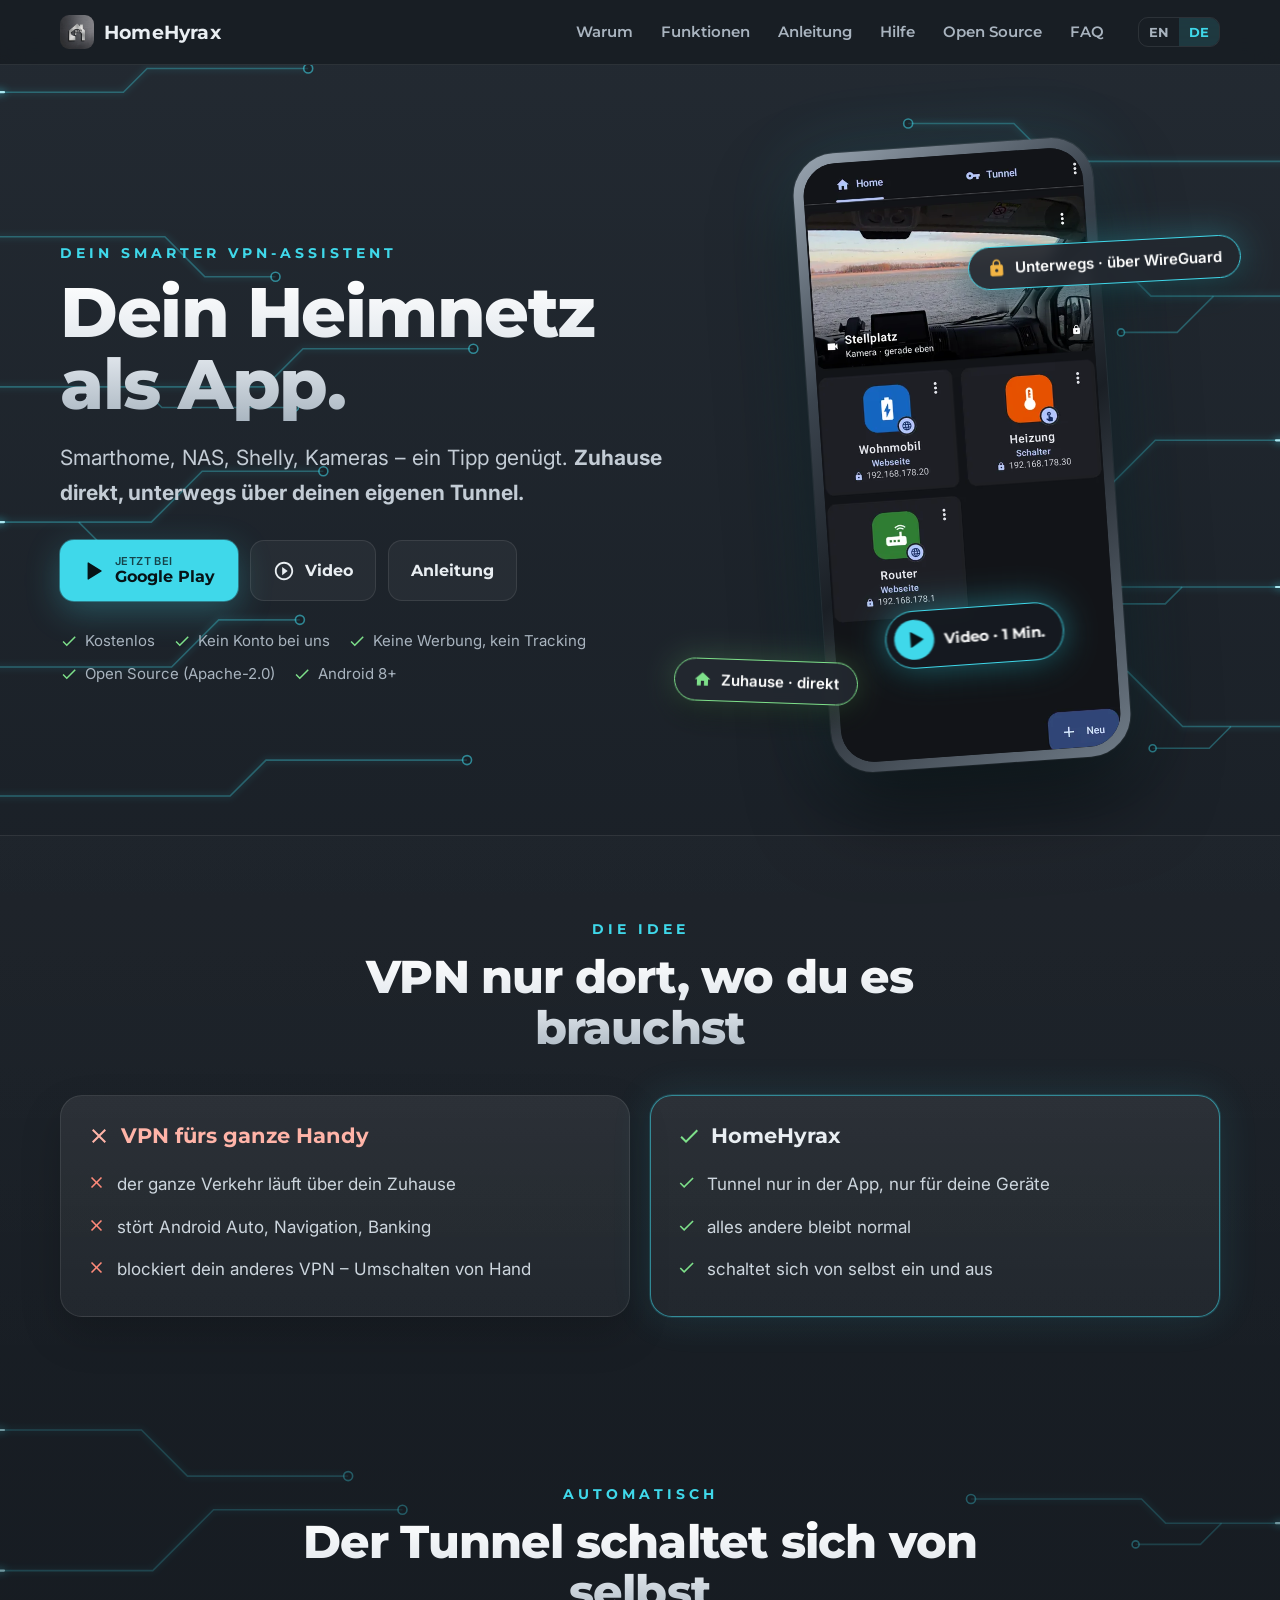
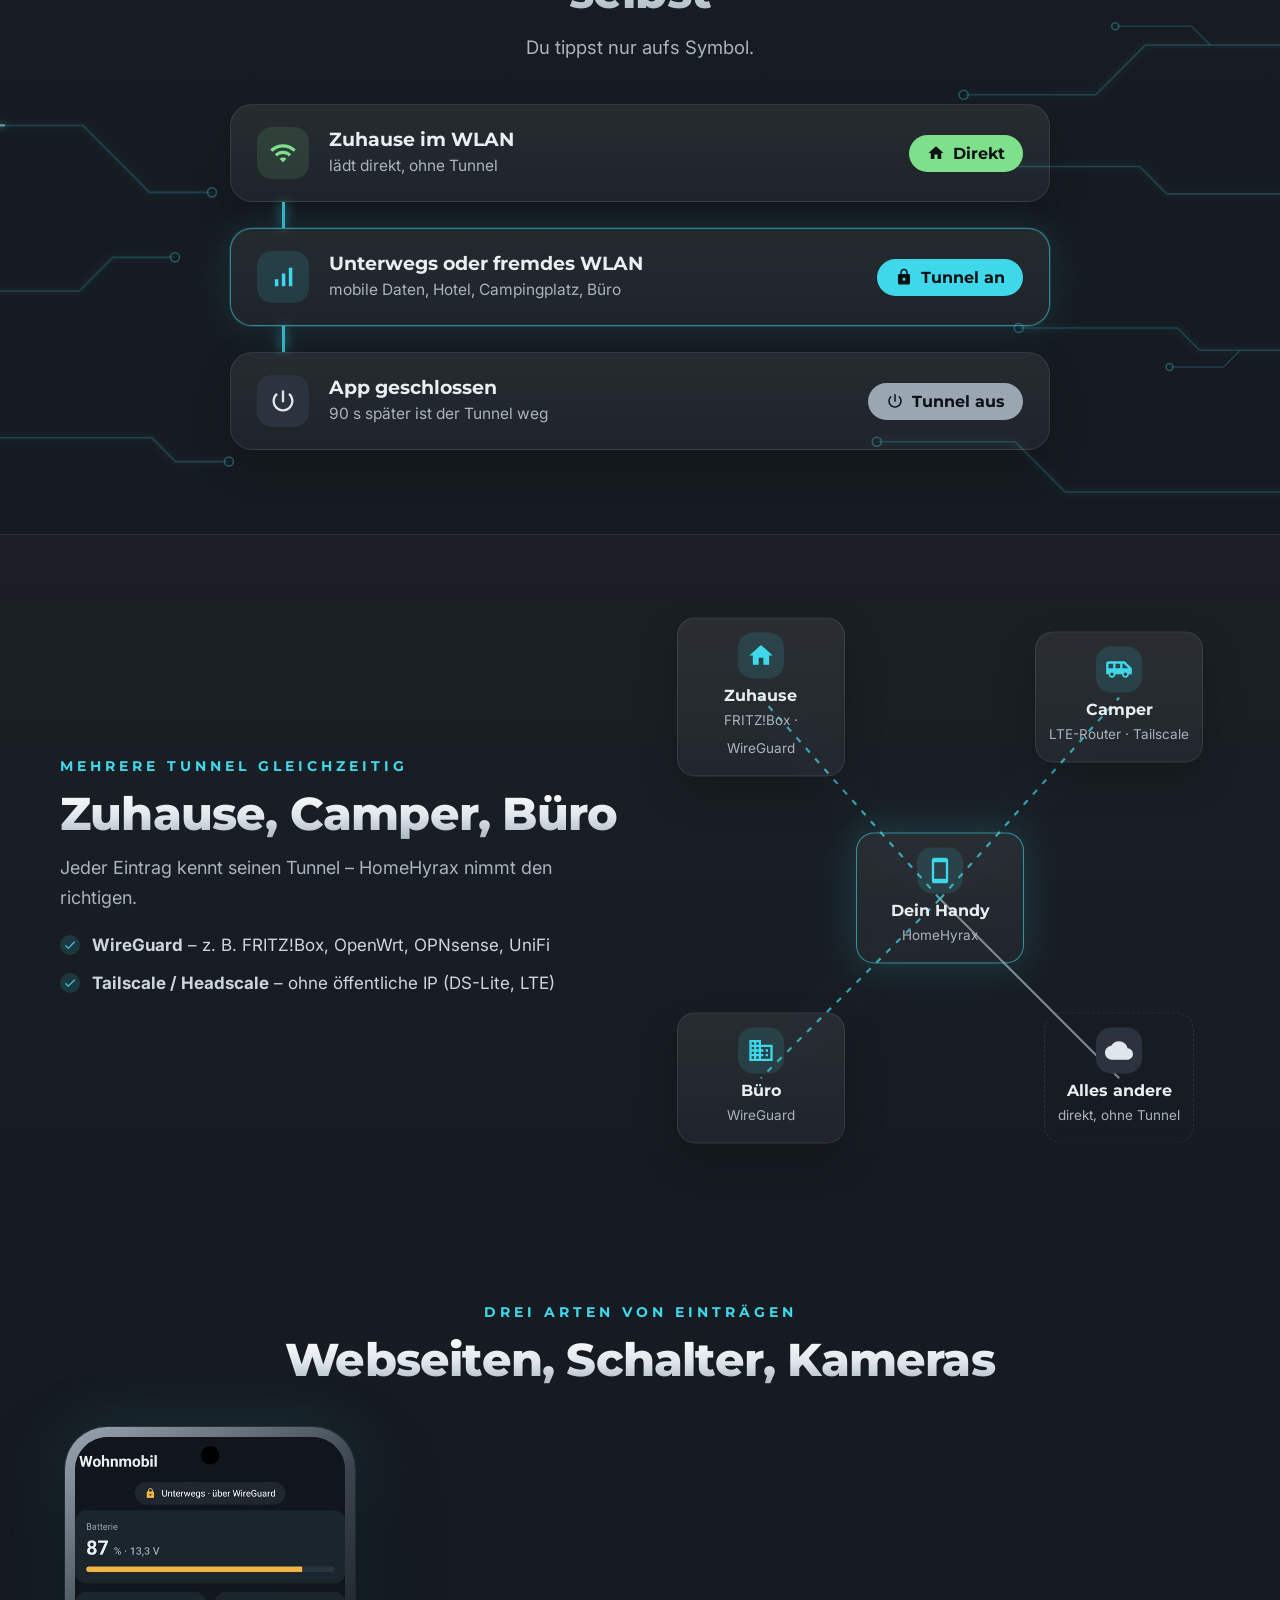
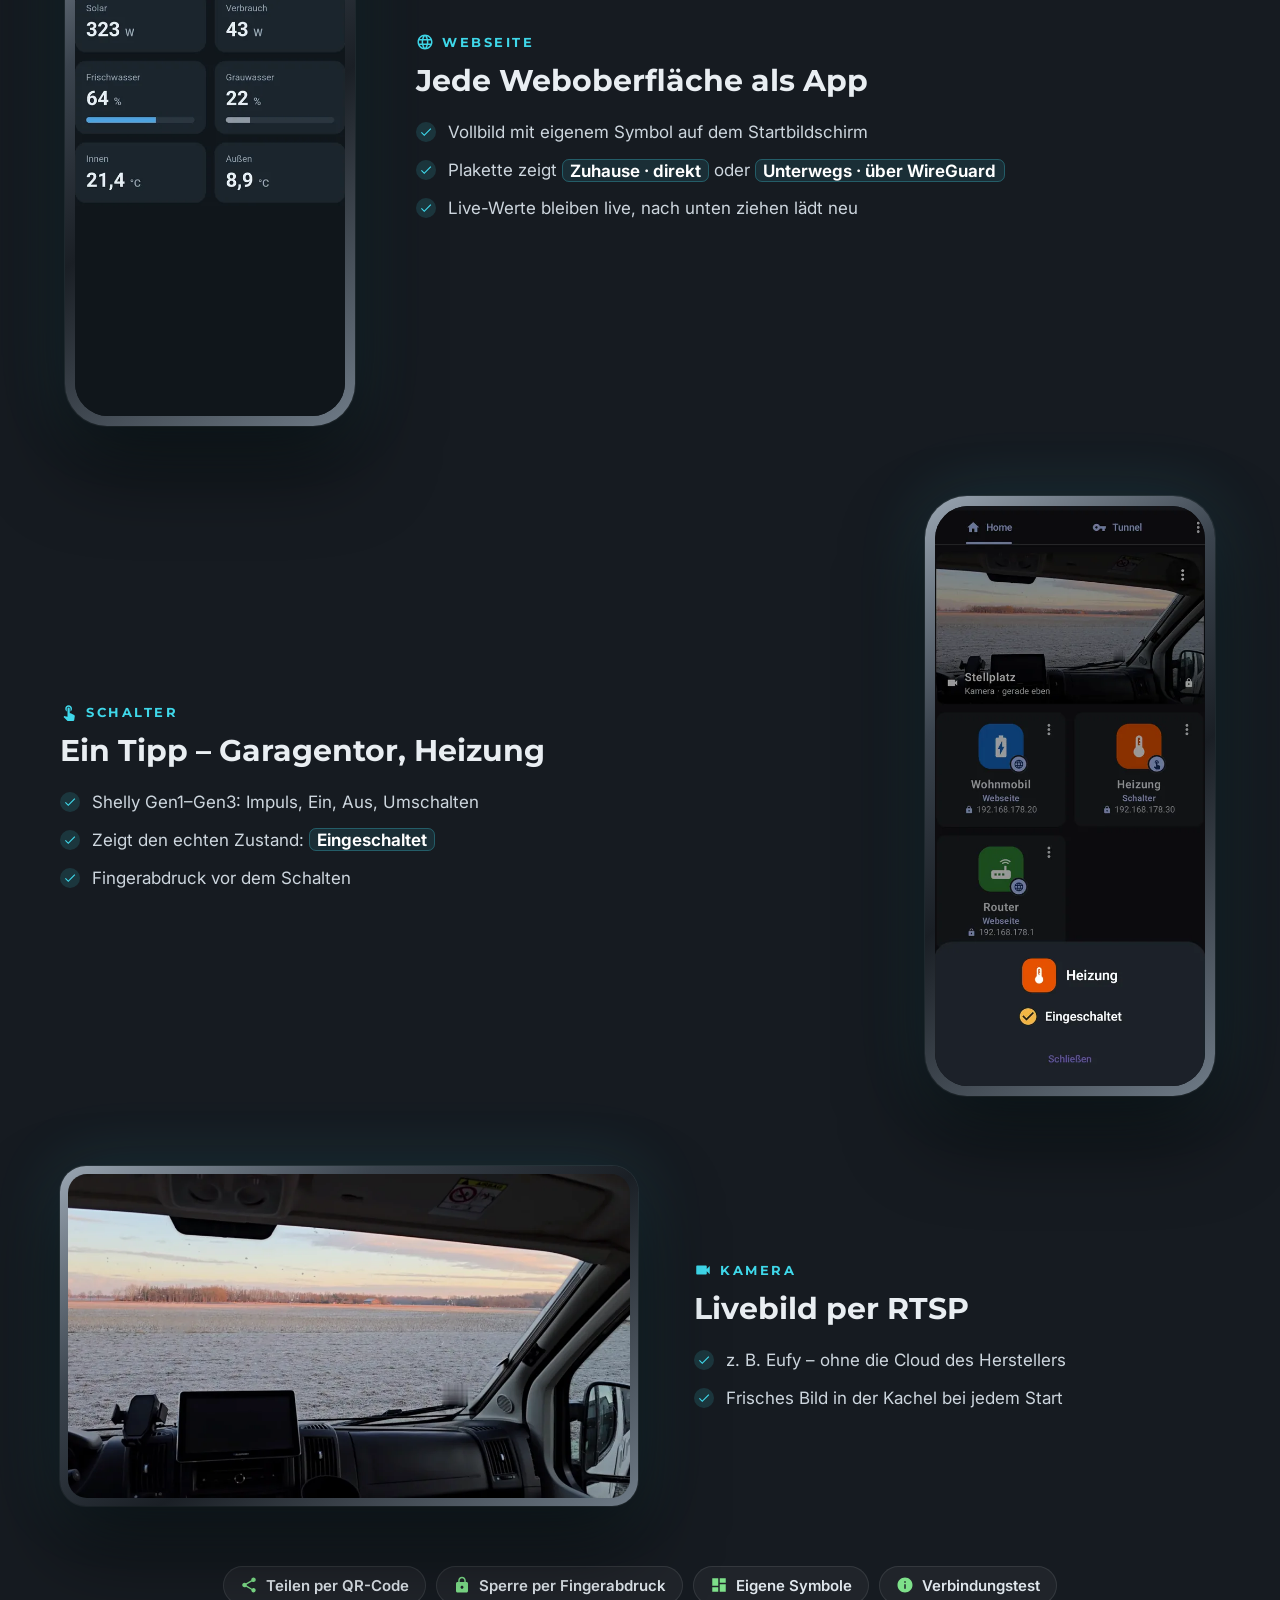
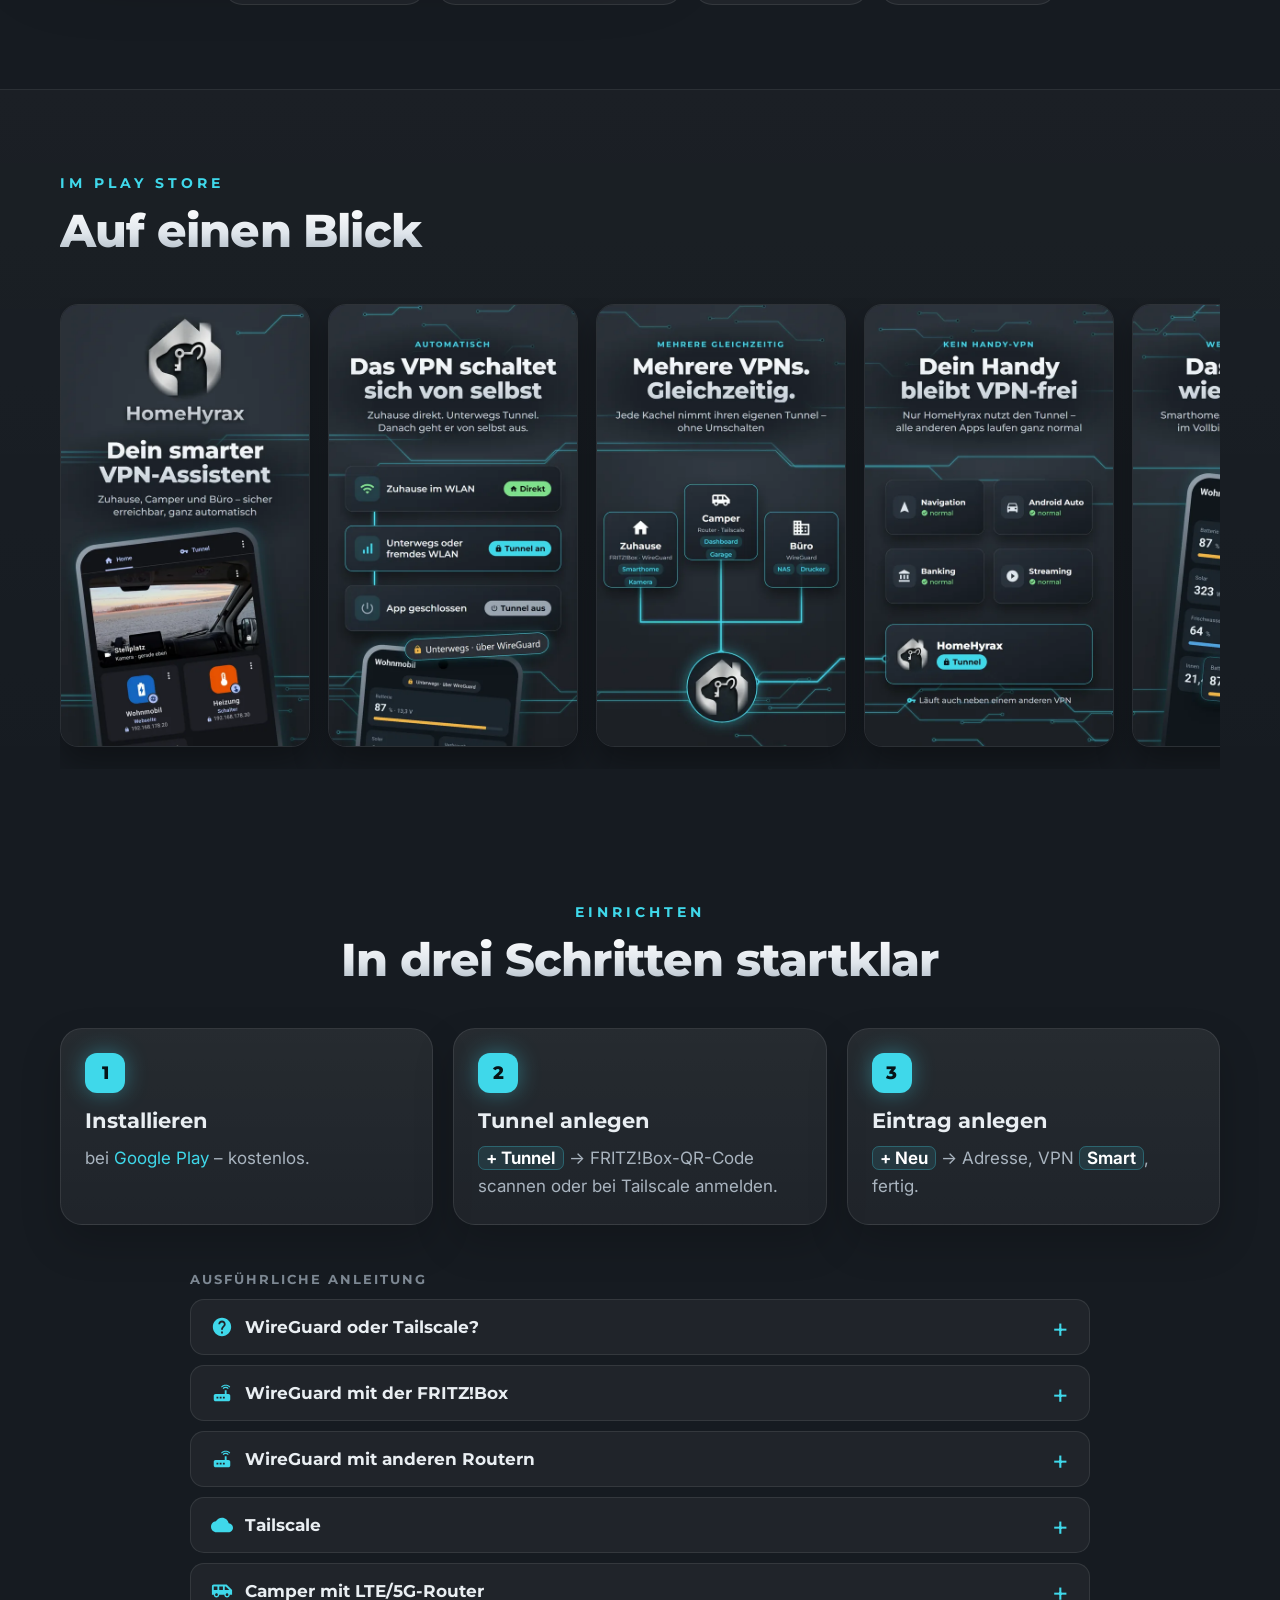
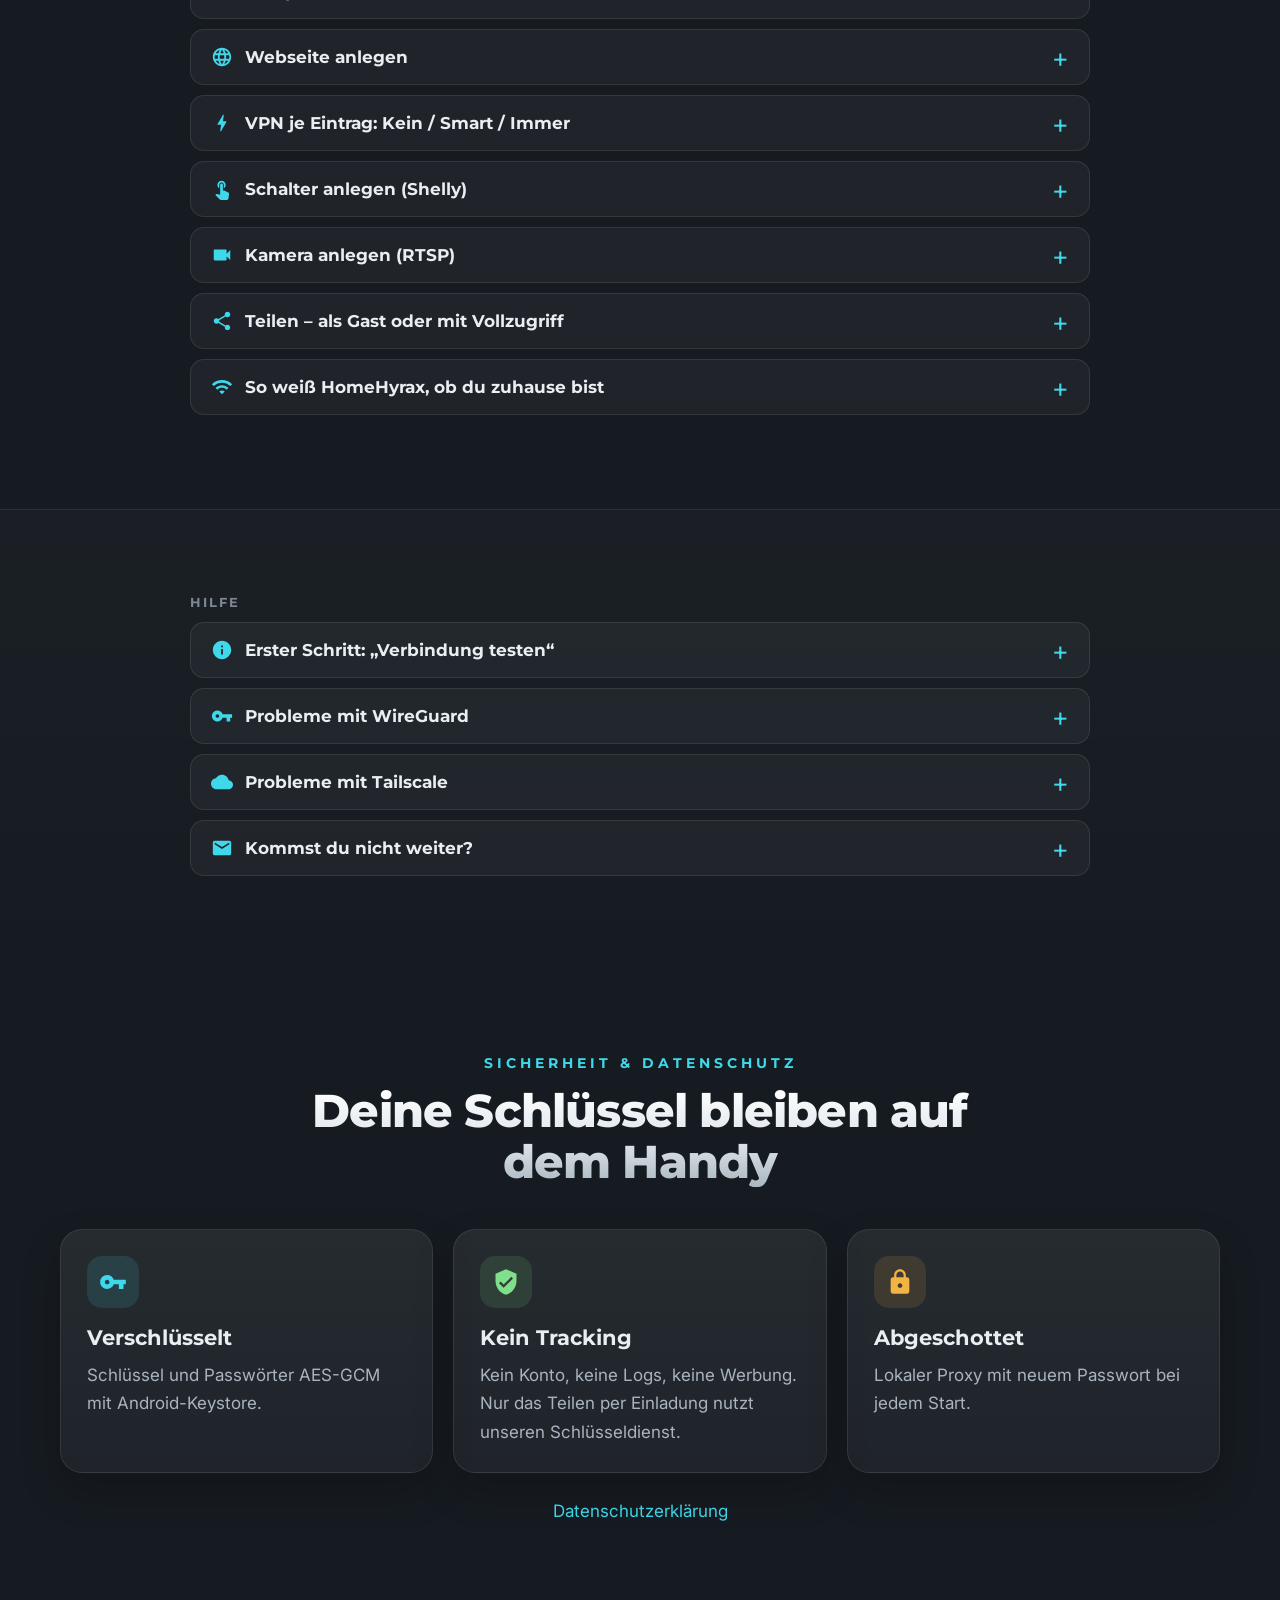
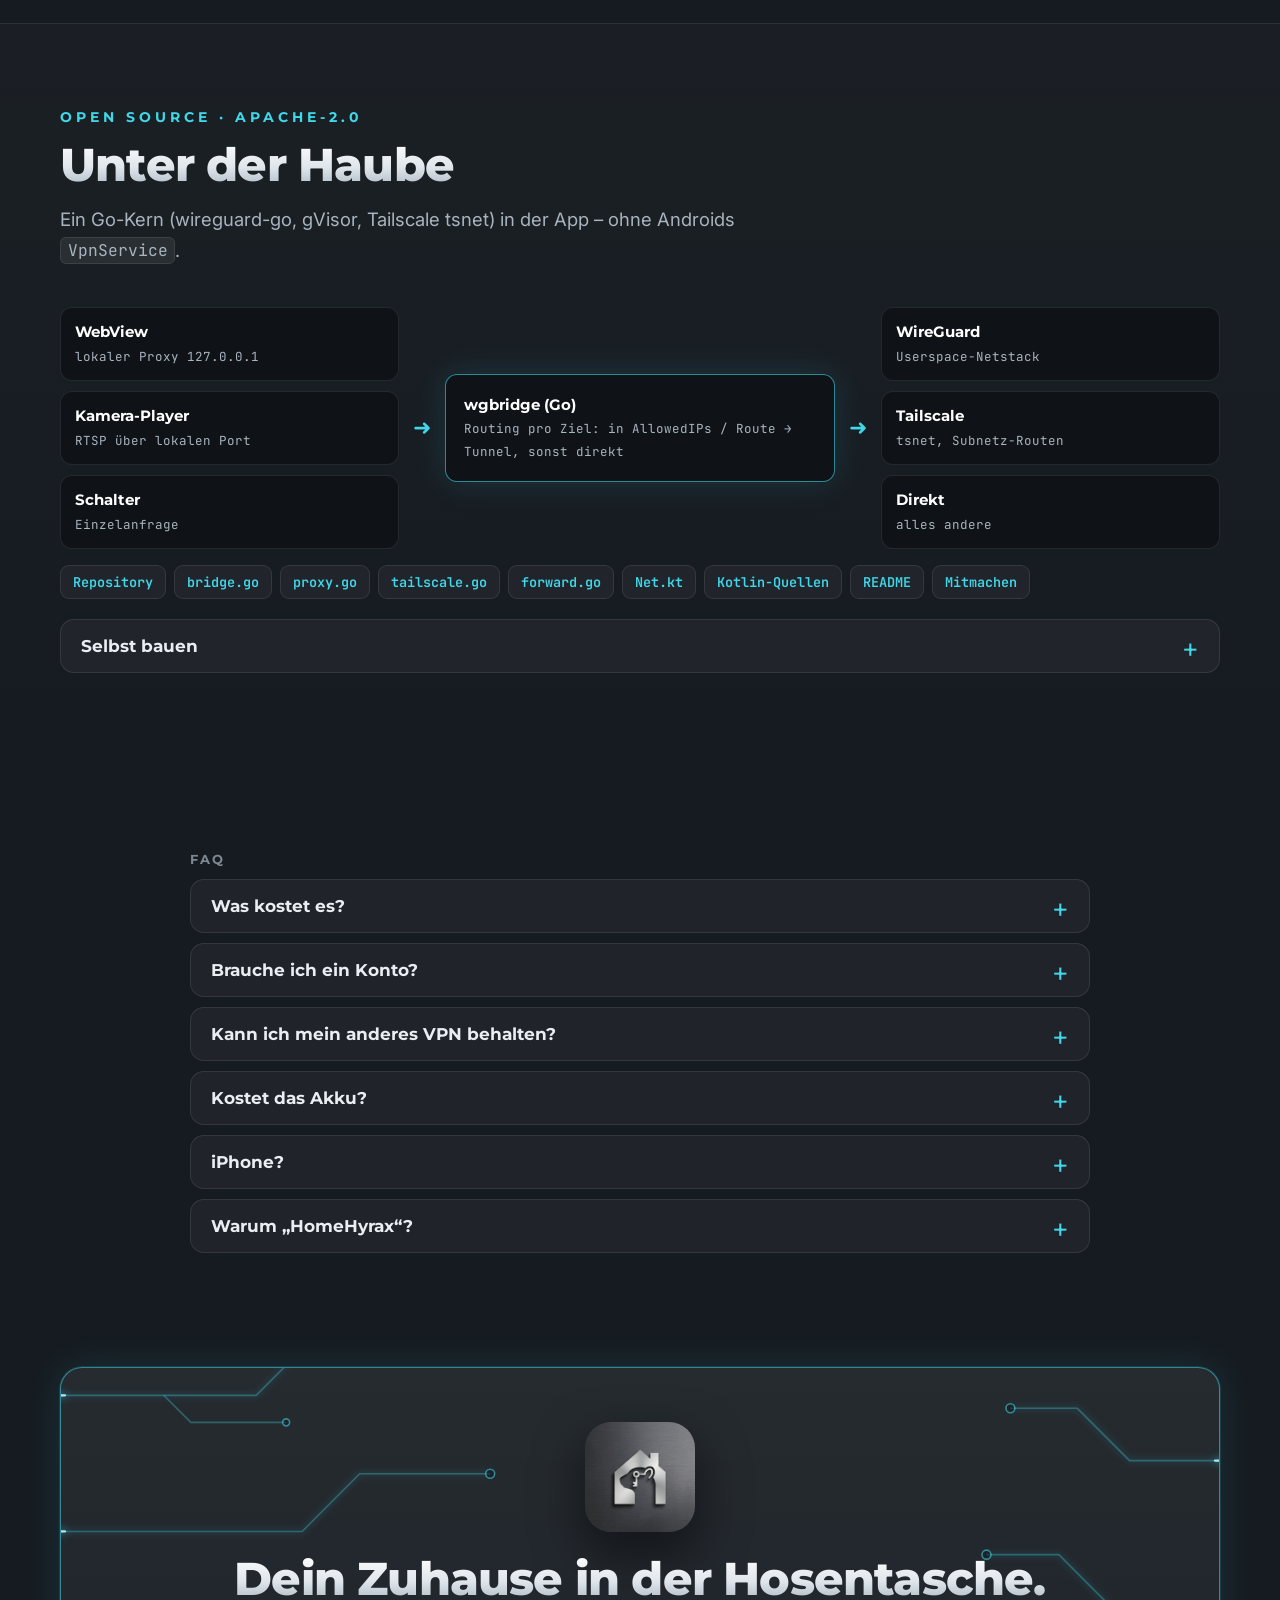
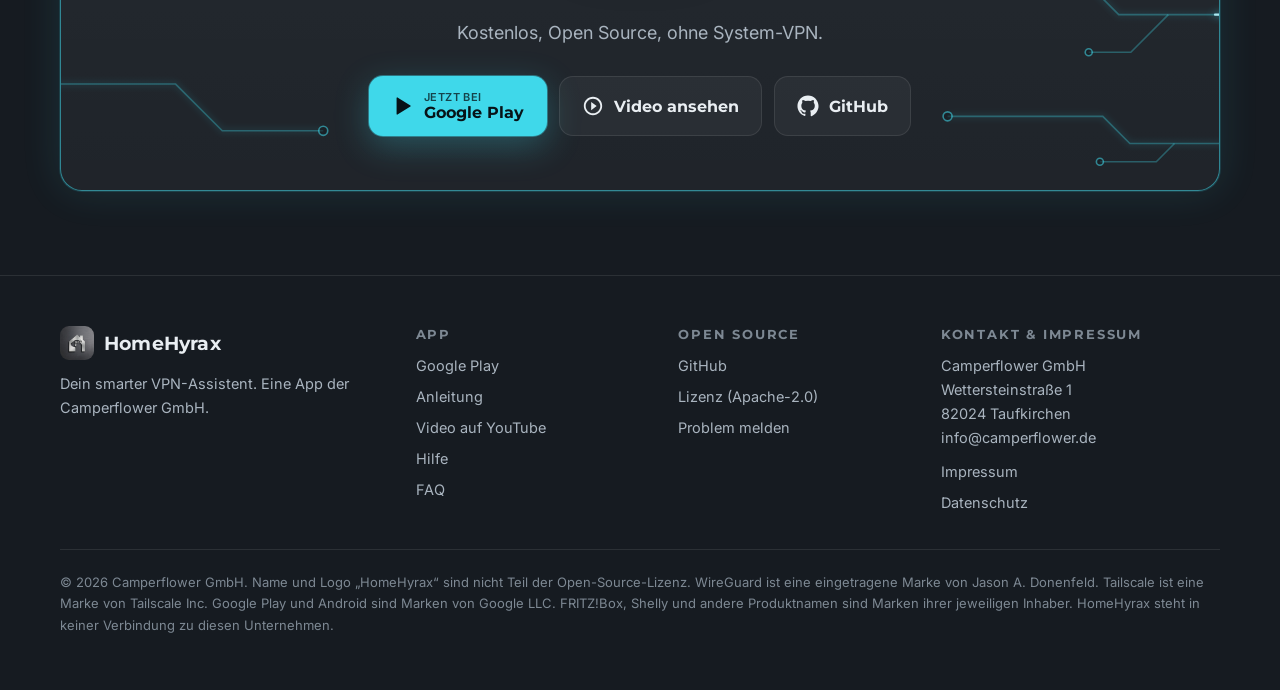
==== commit ecb695af: "Update 2026-10-12" ====
--- a/site/public/de/index.html
+++ b/site/public/de/index.html
@@ -416,13 +416,15 @@
           </ol>
           <div class="note"><svg><use href="#i-warn"/></svg><p>Akku-Kameras ohne Basisstation (z. B. Reolink Argus, viele eufyCams) bieten meist keinen lokalen Stream. Reine Cloud-Kameras werden nicht unterstützt.</p></div>
 </div></details>
-<details id="g-share"><summary><svg><use href="#i-share"/></svg>Mit der Familie teilen</summary><div>
+<details id="g-share"><summary><svg><use href="#i-share"/></svg>Teilen – als Gast oder mit Vollzugriff</summary><div>
           <ol class="steps">
-            <li>Auf deinem Handy: <span class="ui">⋮</span> → <span class="ui">HomeHyrax teilen</span>, Einträge und Tunnel wählen → <span class="ui">QR-Code zeigen</span> oder <span class="ui">Als Datei senden (mit Bildern)</span>.</li>
-            <li>Auf dem anderen Handy: HomeHyrax installieren → <span class="ui">⋮</span> → <span class="ui">HomeHyrax übernehmen</span> → Code scannen oder <span class="ui">Empfangene Datei öffnen</span>.</li>
-            <li>Eine Vorschau zeigt, was neu ist oder aktualisiert wird. Vorhandene Einträge behalten ihre Verbindung und Passwörter.</li>
+            <li>Auf deinem Handy: <span class="ui">⋮</span> → <span class="ui">HomeHyrax teilen</span> → Einträge anhaken.</li>
+            <li><span class="ui">Als Gast teilen</span> (empfohlen): Der andere sieht nie Schlüssel oder Passwörter, du kannst ihn jederzeit sperren, optional mit Ablaufdatum. Oder <span class="ui">Vollzugriff</span>: gibt alles weiter und lässt sich nicht entziehen.</li>
+            <li><span class="ui">Für wen?</span> eintragen → <span class="ui">Teilen</span> → QR-Code zeigen oder <span class="ui">Als Datei senden (mit Bildern)</span>, z. B. per WhatsApp.</li>
+            <li>Auf dem anderen Handy: Datei antippen oder <span class="ui">⋮</span> → <span class="ui">HomeHyrax übernehmen</span> → Code scannen.</li>
+            <li>Sperren, freigeben, Gültigkeit ändern: <span class="ui">HomeHyrax teilen</span> → unten <span class="ui">Geteilt mit</span>.</li>
           </ol>
-          <div class="note"><svg><use href="#i-warn"/></svg><p>Der Code enthält Schlüssel für dein Heimnetz – nur direkt vom Bildschirm scannen lassen. Bei WireGuard besser für jedes Handy eine <b>eigene Verbindung</b> anlegen. Tailscale wird ohne Anmeldung geteilt, das andere Handy meldet sich selbst an.</p></div>
+          <div class="note"><svg><use href="#i-warn"/></svg><p>Nur mit jemandem teilen, dem du auch deinen Wohnungsschlüssel geben würdest. Als Gast gehen WireGuard-Einträge über einen sperrbaren Tunnel, alle anderen nur im Heim-WLAN. Eine Einladung funktioniert nur auf dem ersten Handy, das sie öffnet; Vollzugriff gilt nur einmal und 7 Tage. Beim Teilen fragt die App unseren Schlüsseldienst; ist er nicht erreichbar, bietet sie bei Vollzugriff eine dauerhaft gültige Datei an (<a href="https://camperflower.de/homehyrax-datenschutz/">Datenschutz</a>).</p></div>
 </div></details>
 <details id="g-detect"><summary><svg><use href="#i-wifi"/></svg>So weiß HomeHyrax, ob du zuhause bist</summary><div>
           <ul class="ticks">
@@ -481,7 +483,7 @@
     </div>
     <div class="grid g3">
       <div class="card"><div class="ico c"><svg><use href="#i-key"/></svg></div><h3>Verschlüsselt</h3><p class="muted">Schlüssel und Passwörter AES-GCM mit Android-Keystore.</p></div>
-      <div class="card"><div class="ico g"><svg><use href="#i-shield"/></svg></div><h3>Nichts hochgeladen</h3><p class="muted">Kein Konto, keine Logs, keine Werbung, kein Tracking.</p></div>
+      <div class="card"><div class="ico g"><svg><use href="#i-shield"/></svg></div><h3>Kein Tracking</h3><p class="muted">Kein Konto, keine Logs, keine Werbung. Nur das Teilen per Einladung nutzt unseren Schlüsseldienst.</p></div>
       <div class="card"><div class="ico y"><svg><use href="#i-lock"/></svg></div><h3>Abgeschottet</h3><p class="muted">Lokaler Proxy mit neuem Passwort bei jedem Start.</p></div>
     </div>
     <p class="muted" style="text-align:center;margin-top:24px"><a href="https://camperflower.de/homehyrax-datenschutz/">Datenschutzerklärung</a></p>
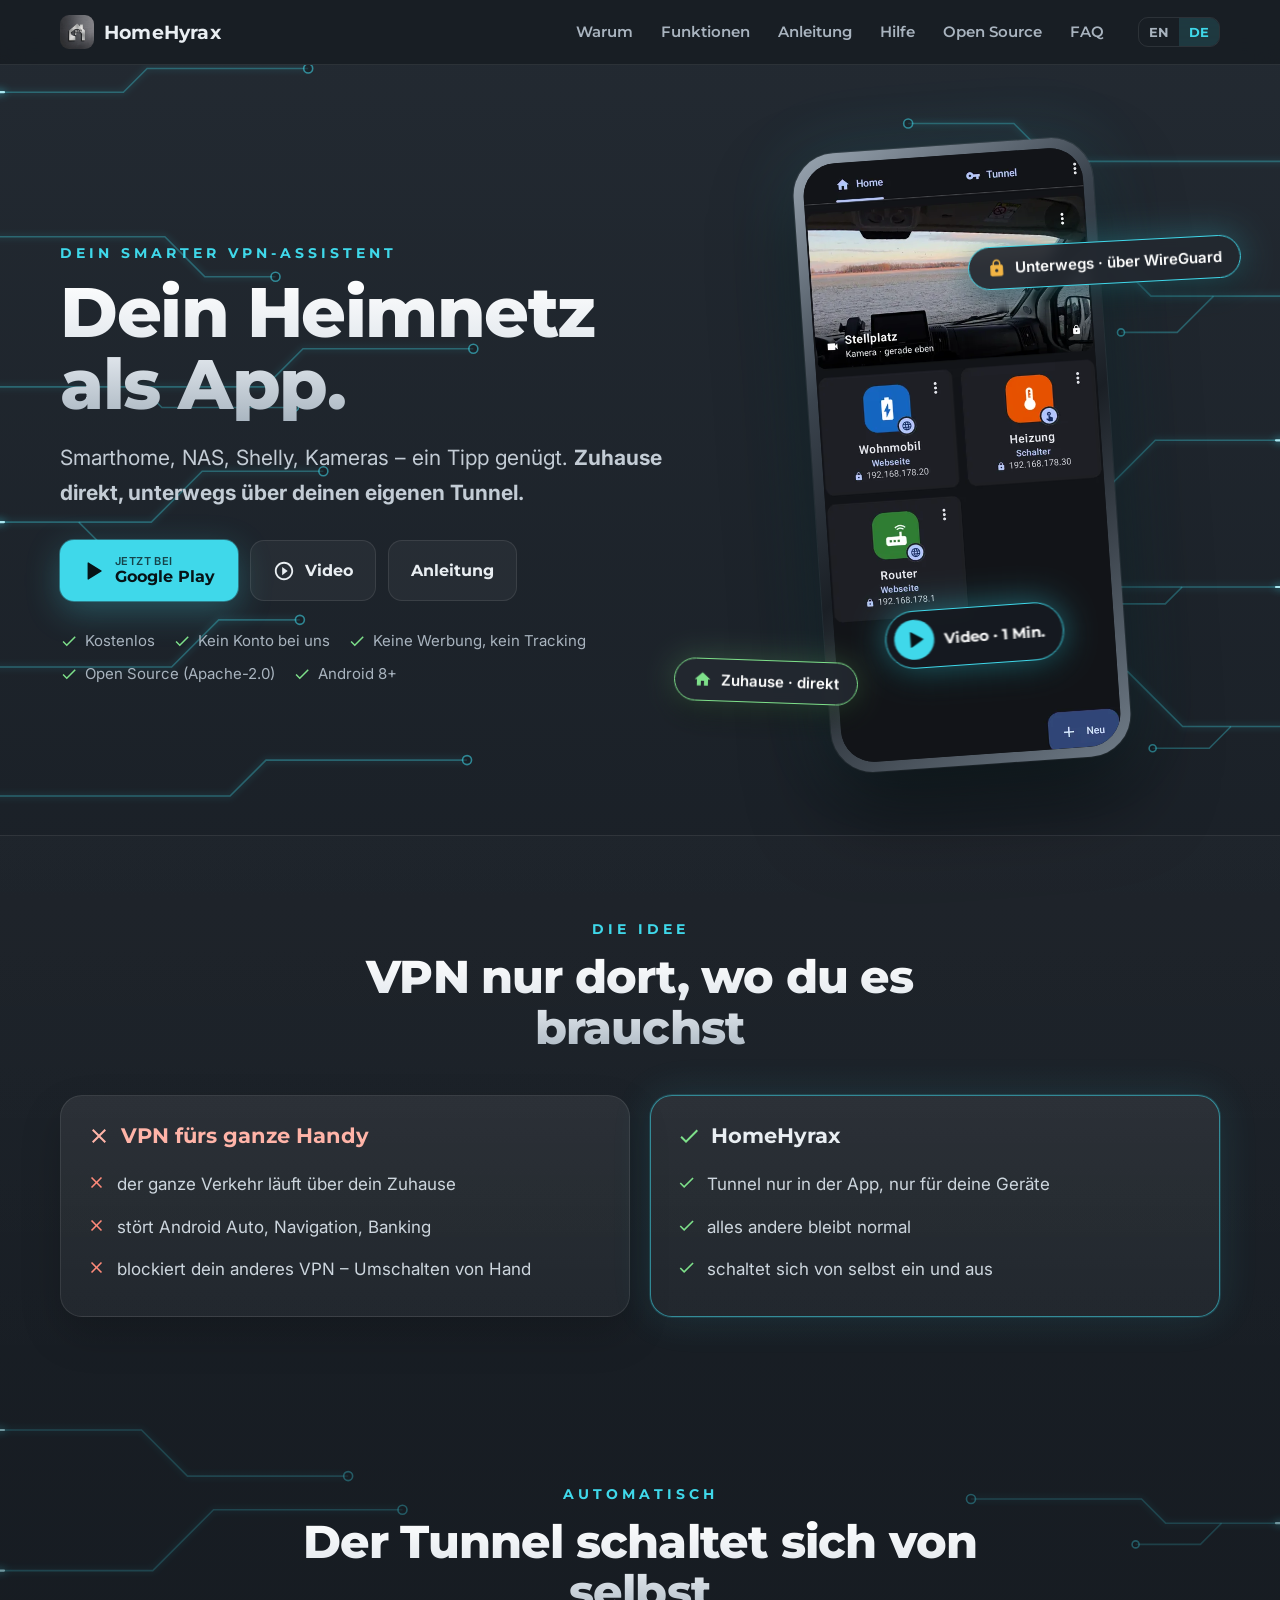
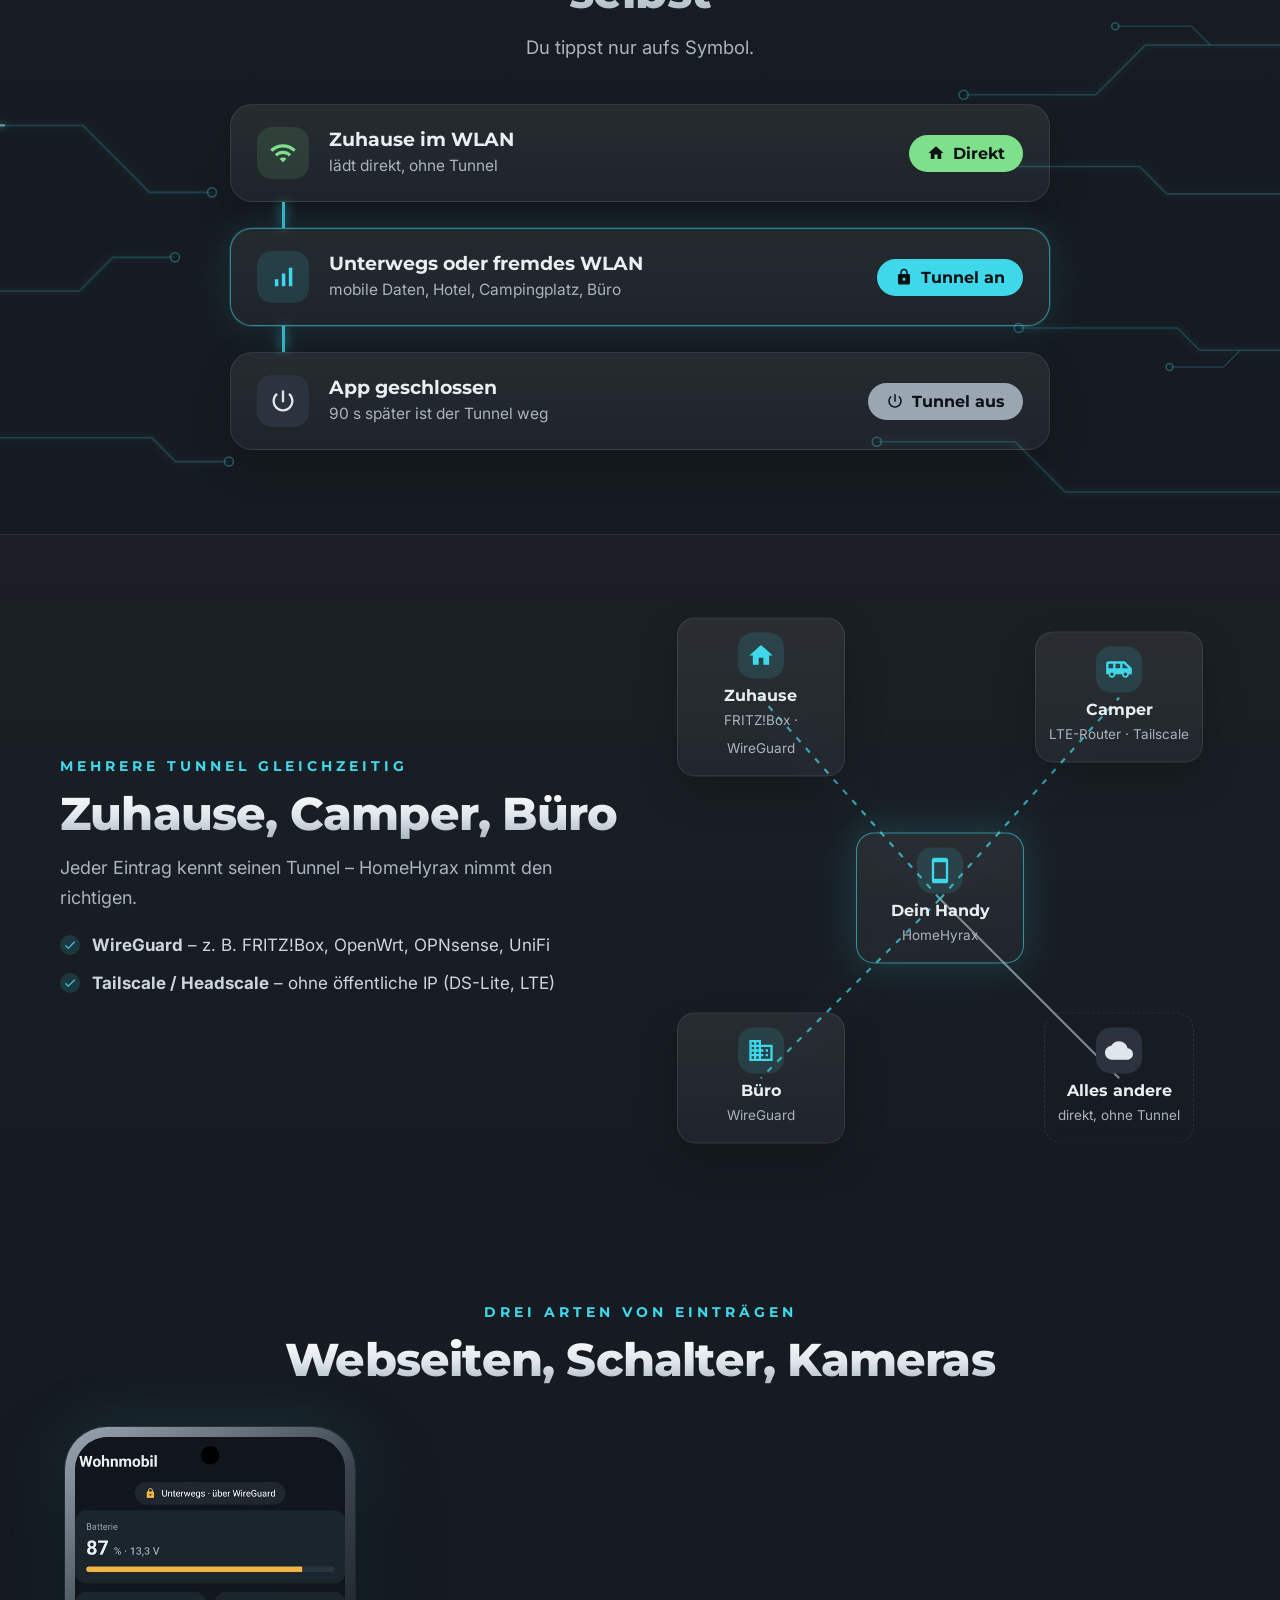
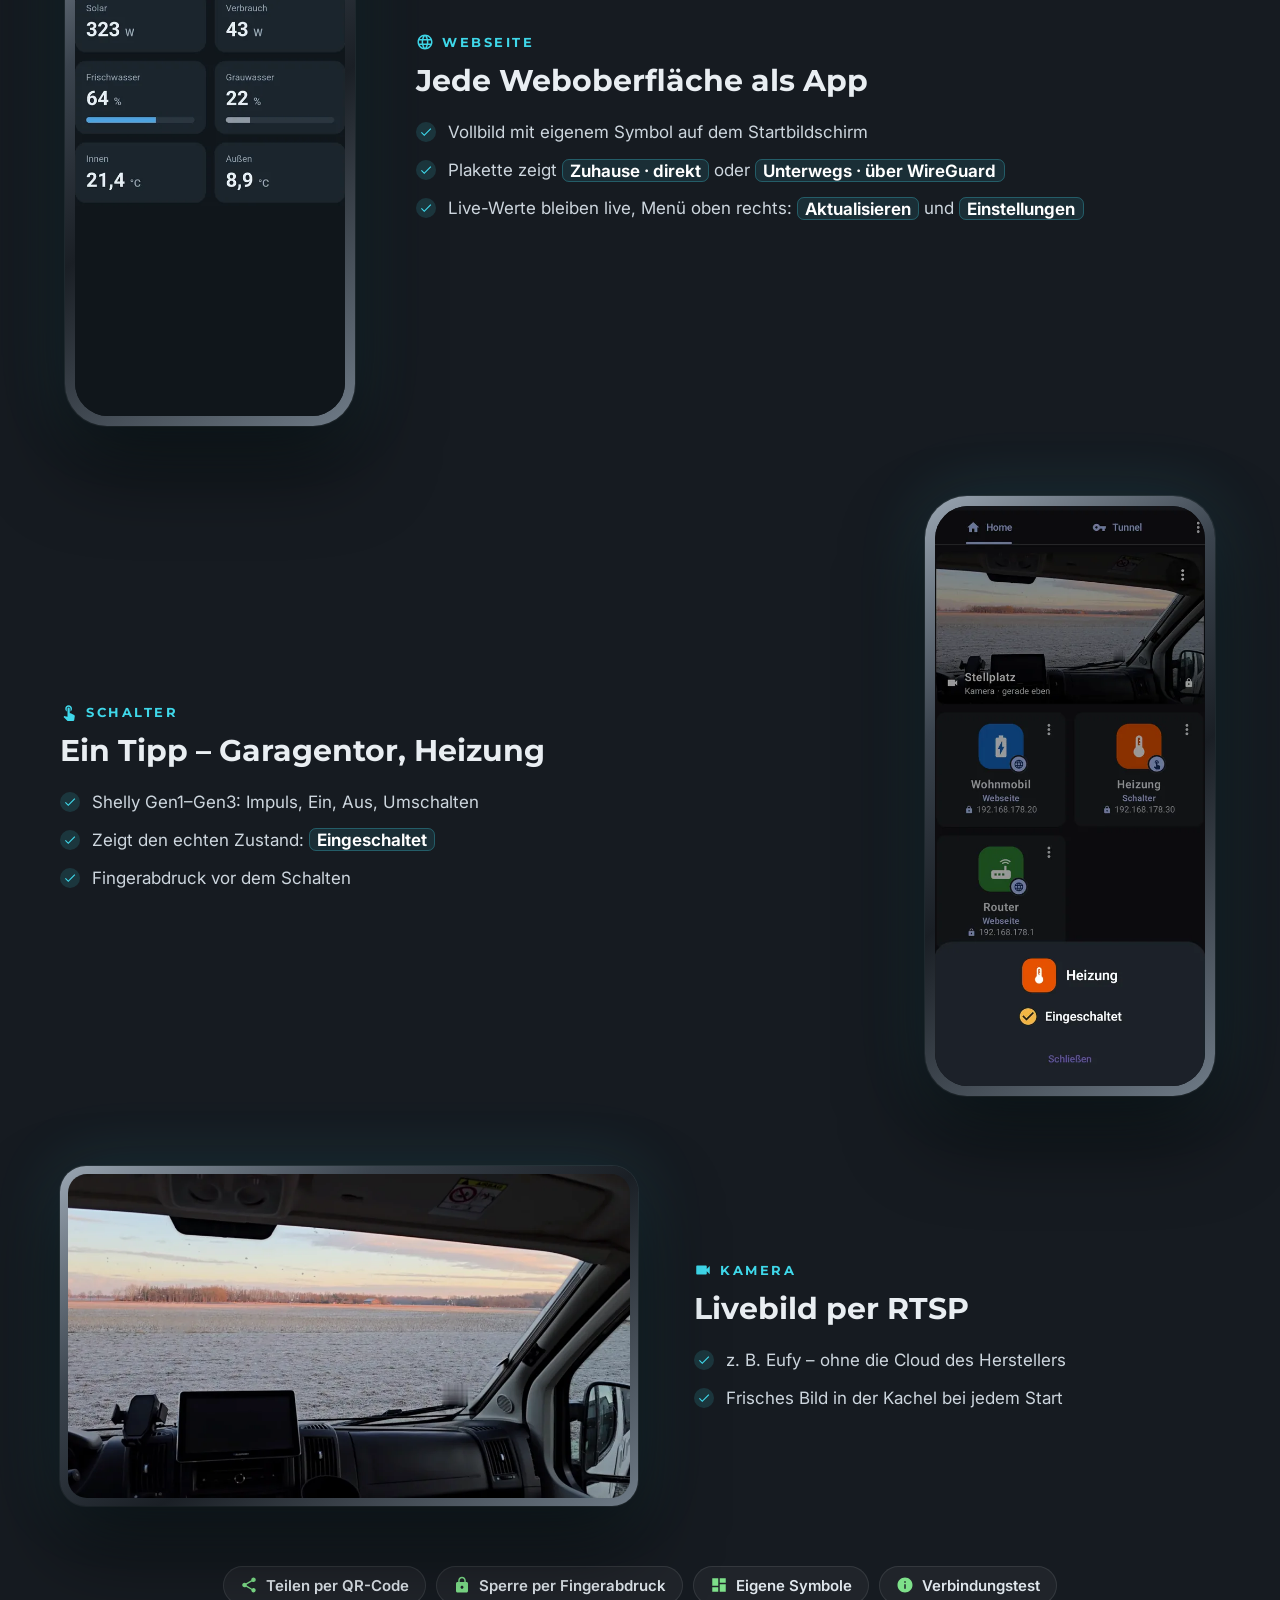
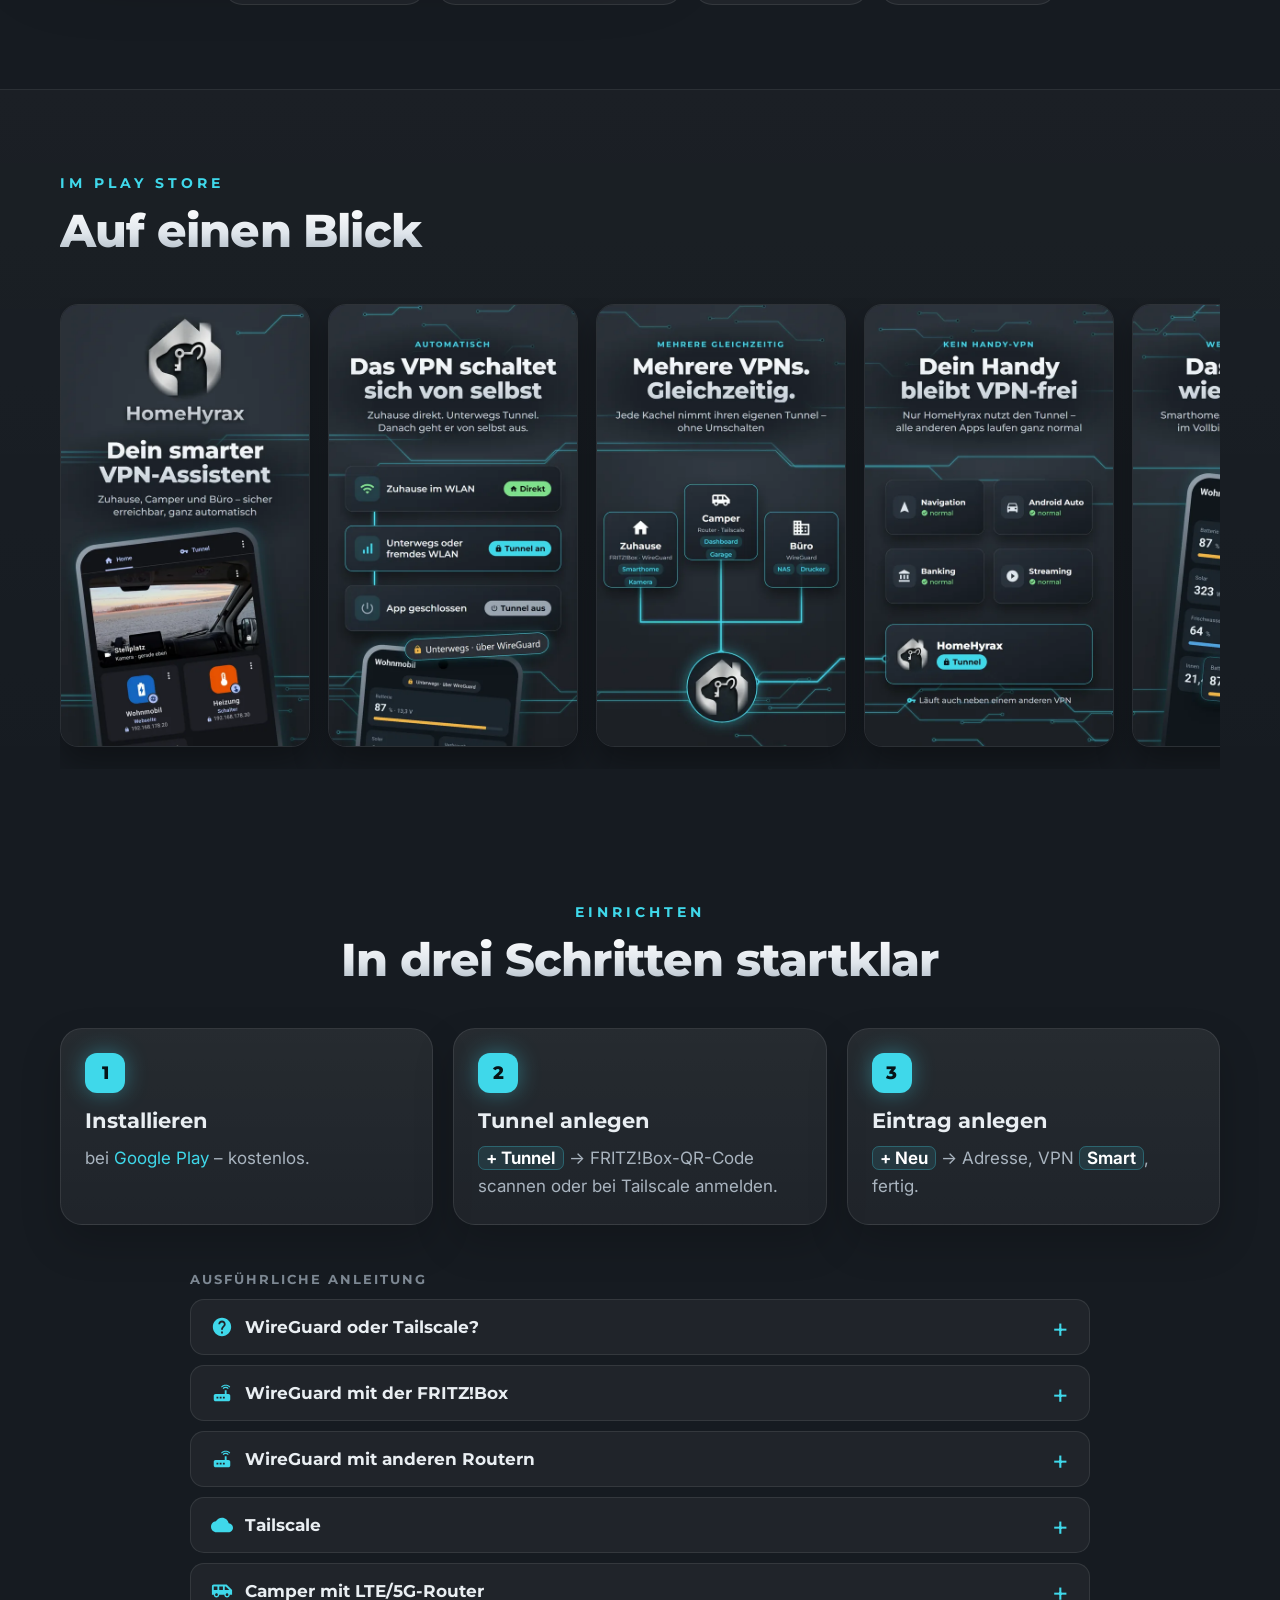
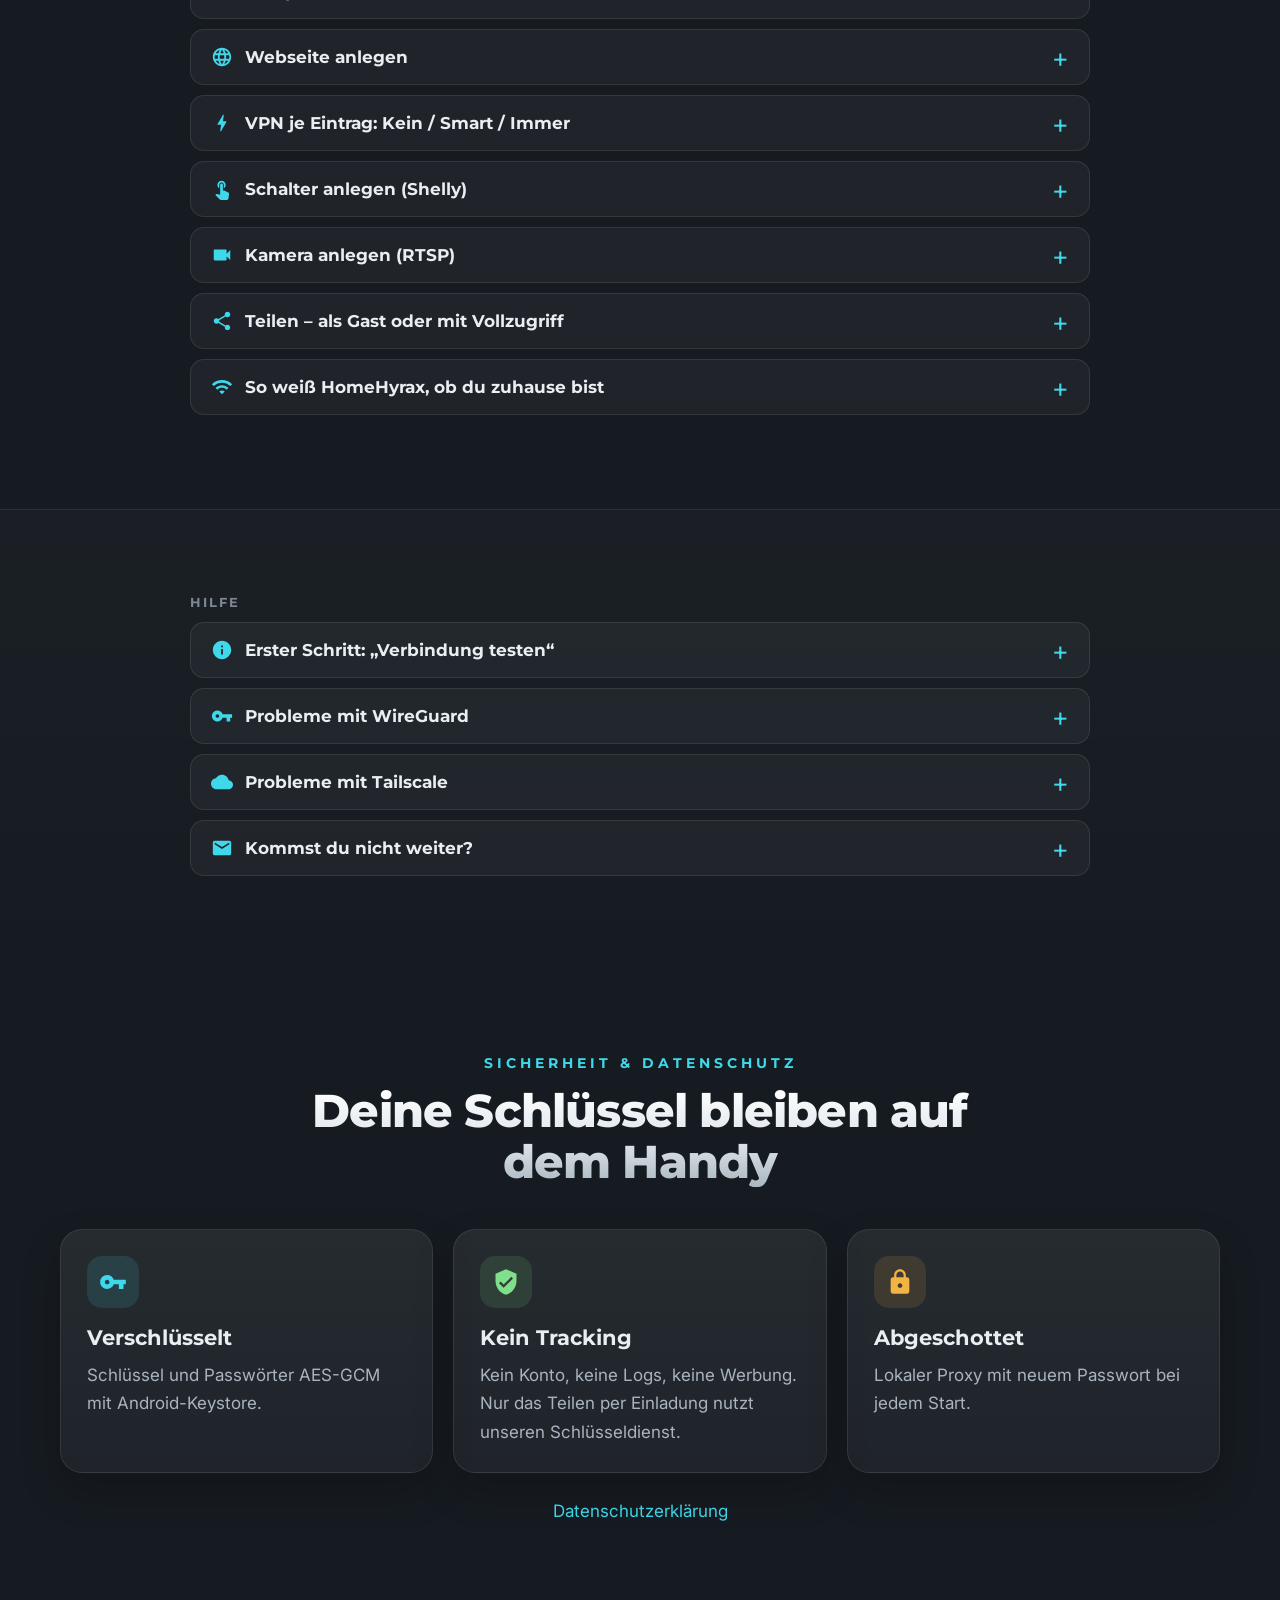
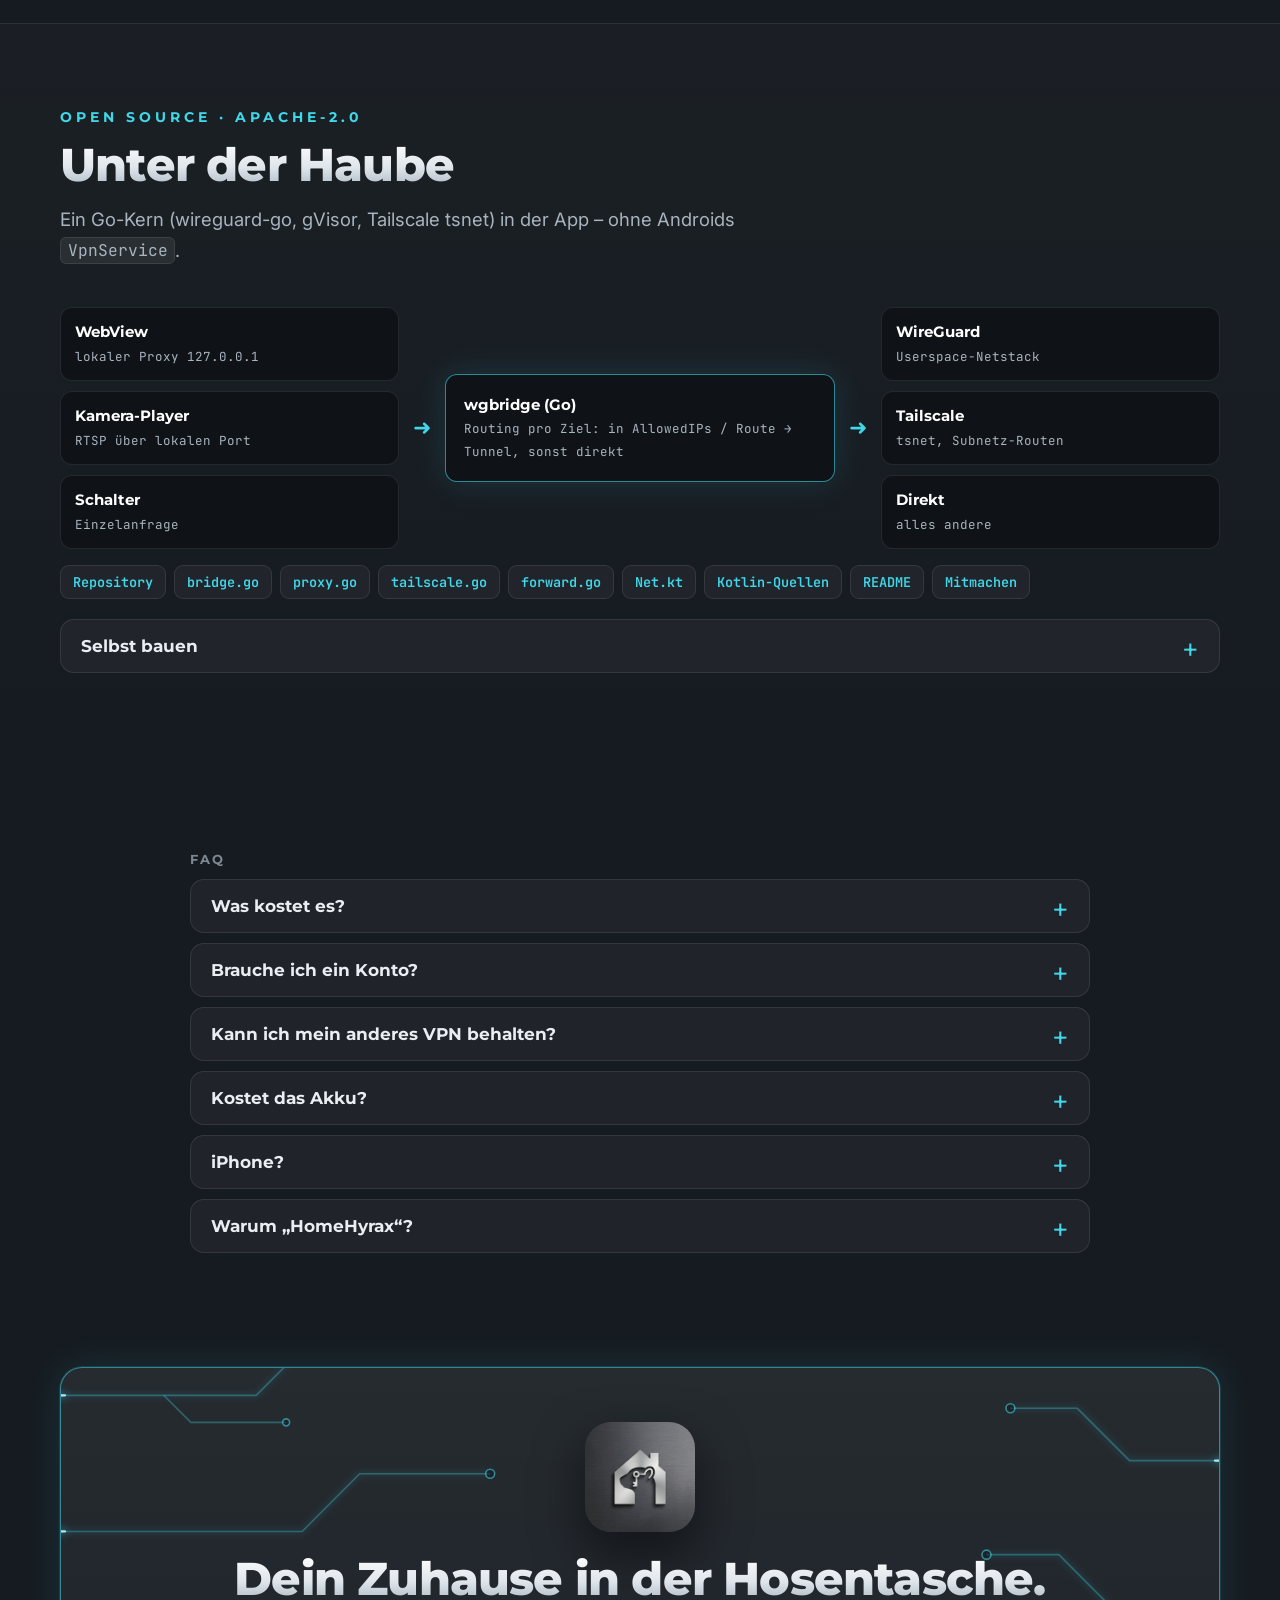
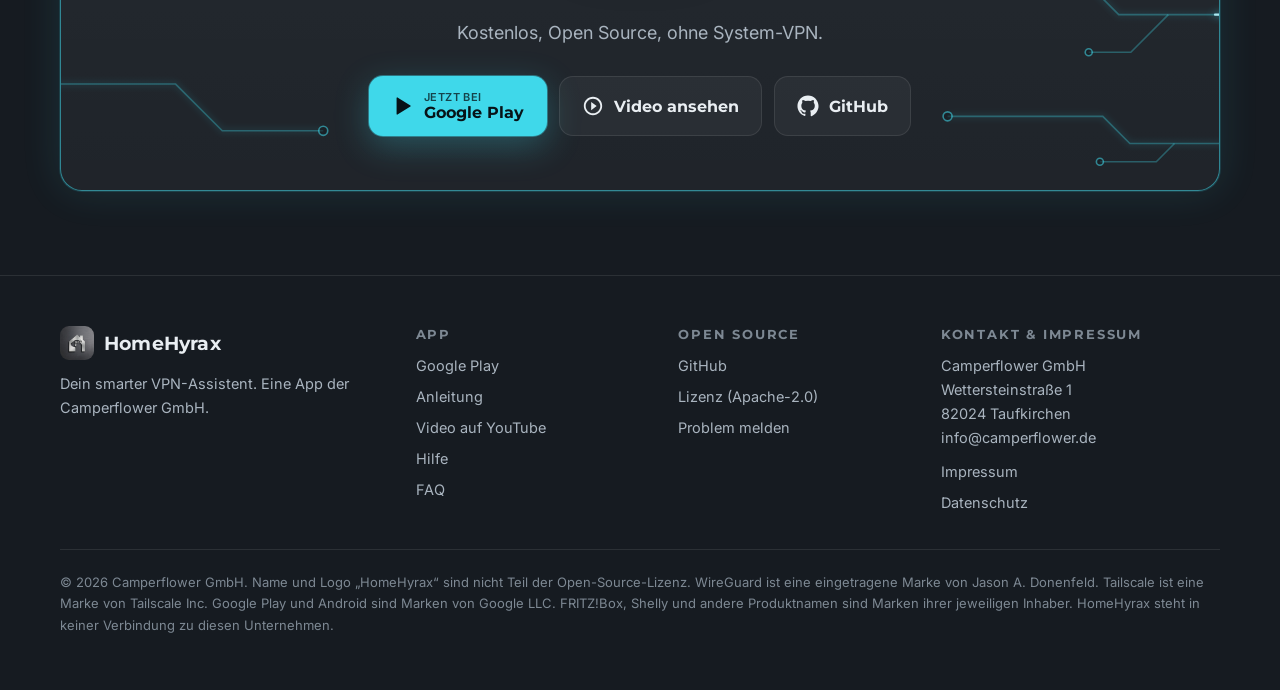
==== commit 4c664083: "Update 2026-10-16" ====
--- a/site/public/de/index.html
+++ b/site/public/de/index.html
@@ -215,7 +215,7 @@
           <ul class="ticks">
             <li>Vollbild mit eigenem Symbol auf dem Startbildschirm</li>
             <li>Plakette zeigt <span class="ui">Zuhause · direkt</span> oder <span class="ui">Unterwegs · über WireGuard</span></li>
-            <li>Live-Werte bleiben live, nach unten ziehen lädt neu</li>
+            <li>Live-Werte bleiben live, Menü oben rechts: <span class="ui">Aktualisieren</span> und <span class="ui">Einstellungen</span></li>
           </ul>
         </div>
       </div>
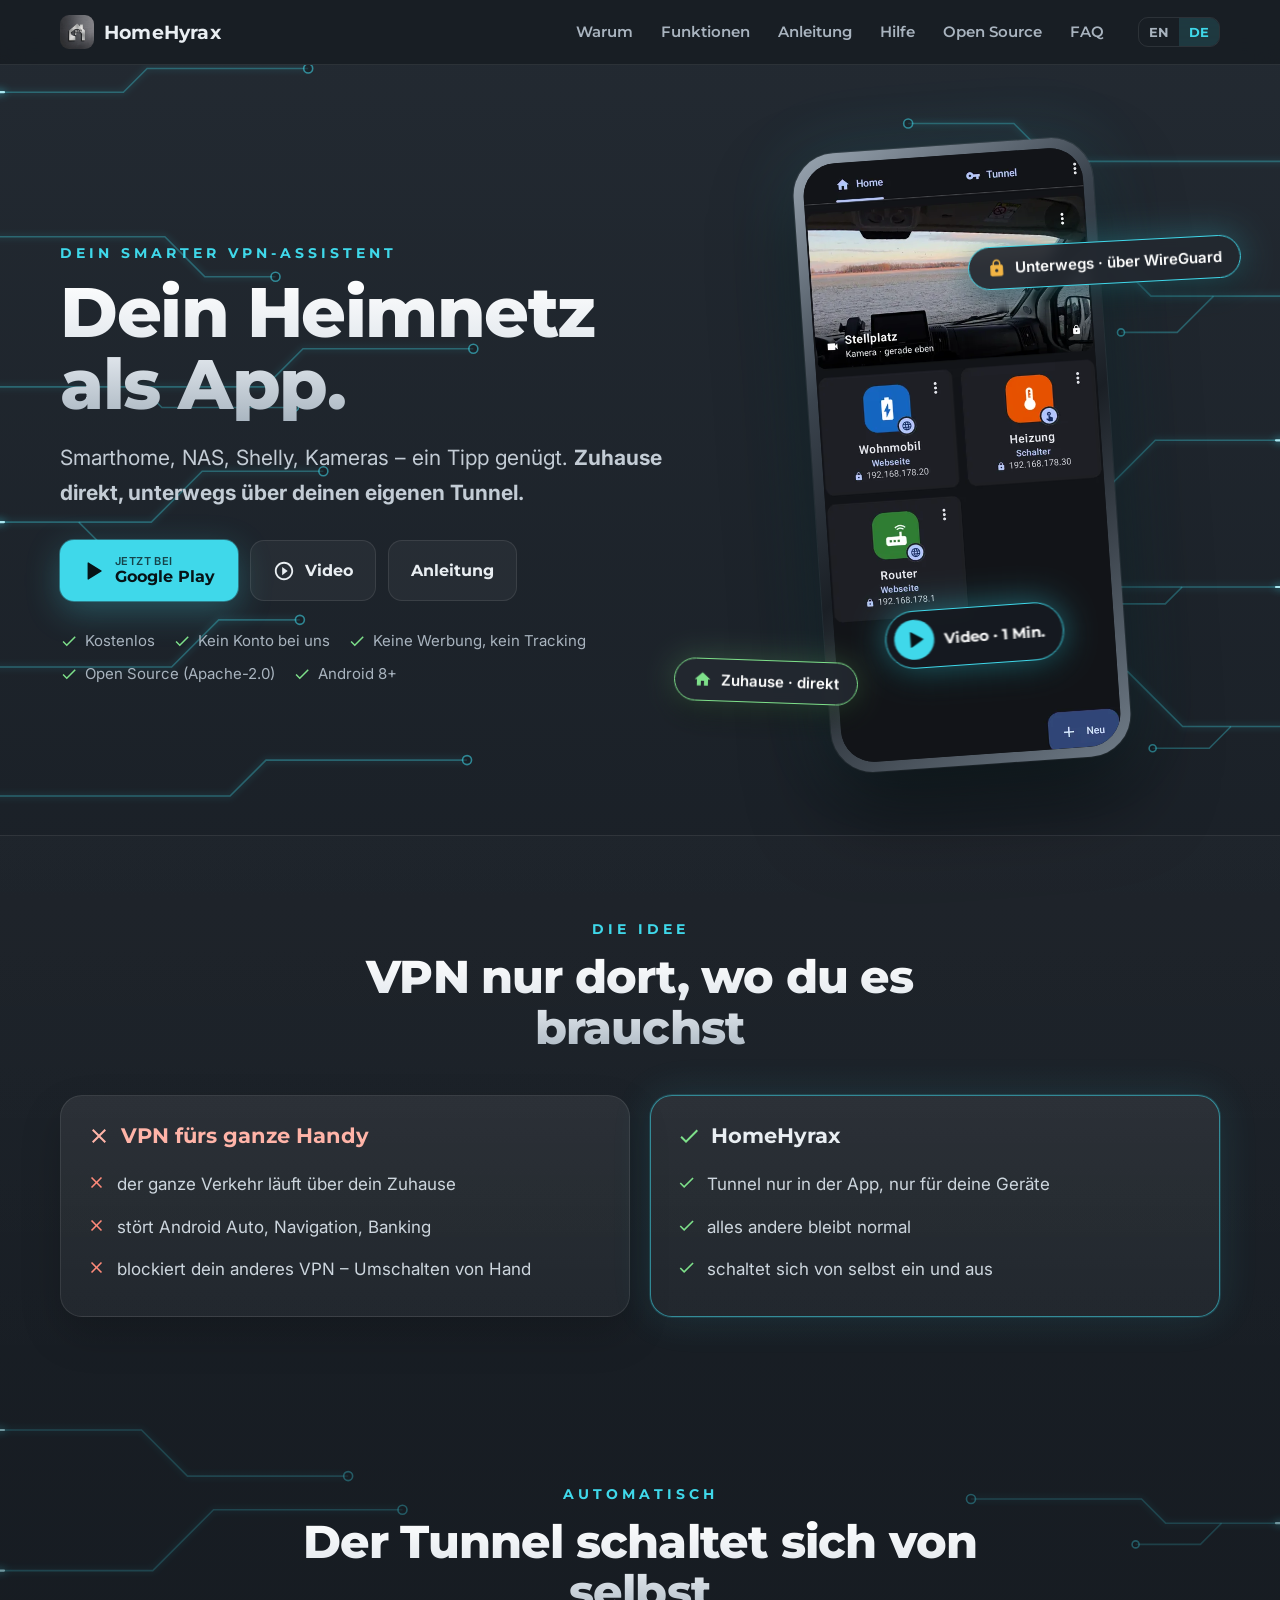
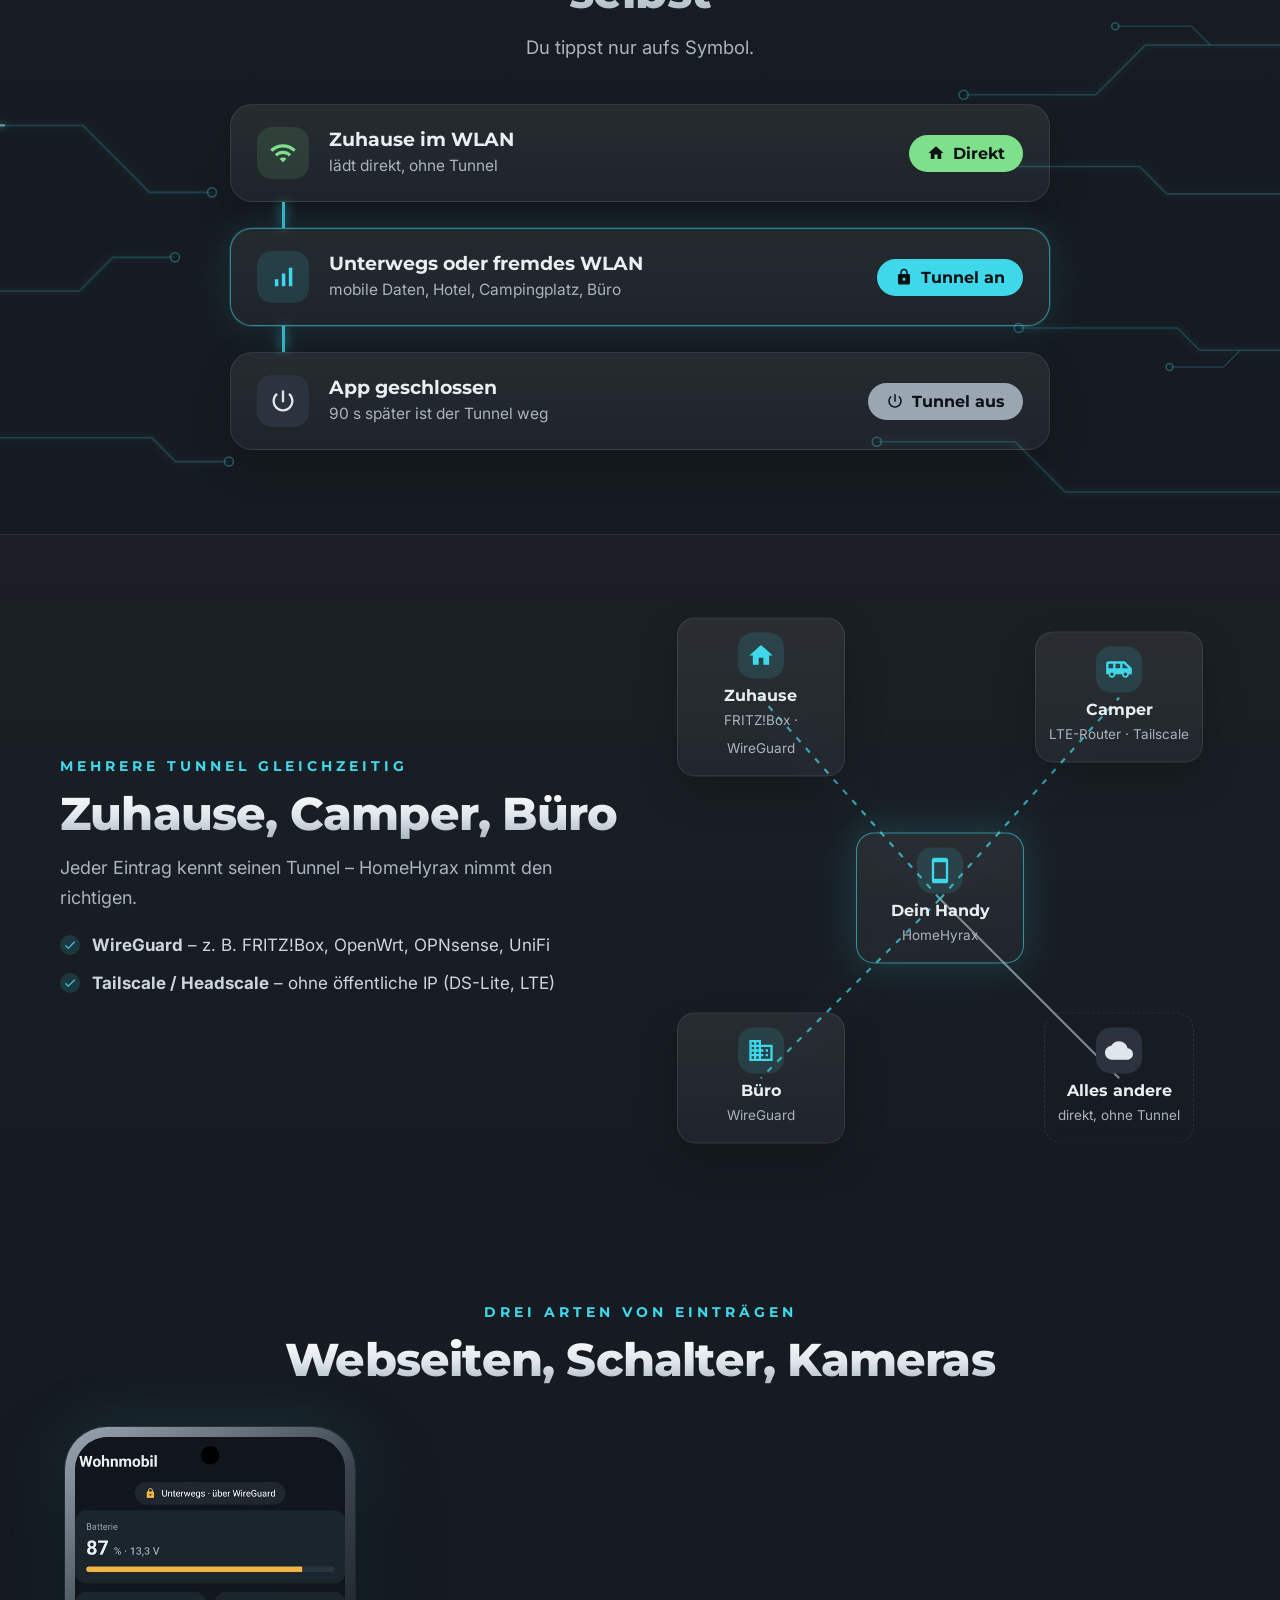
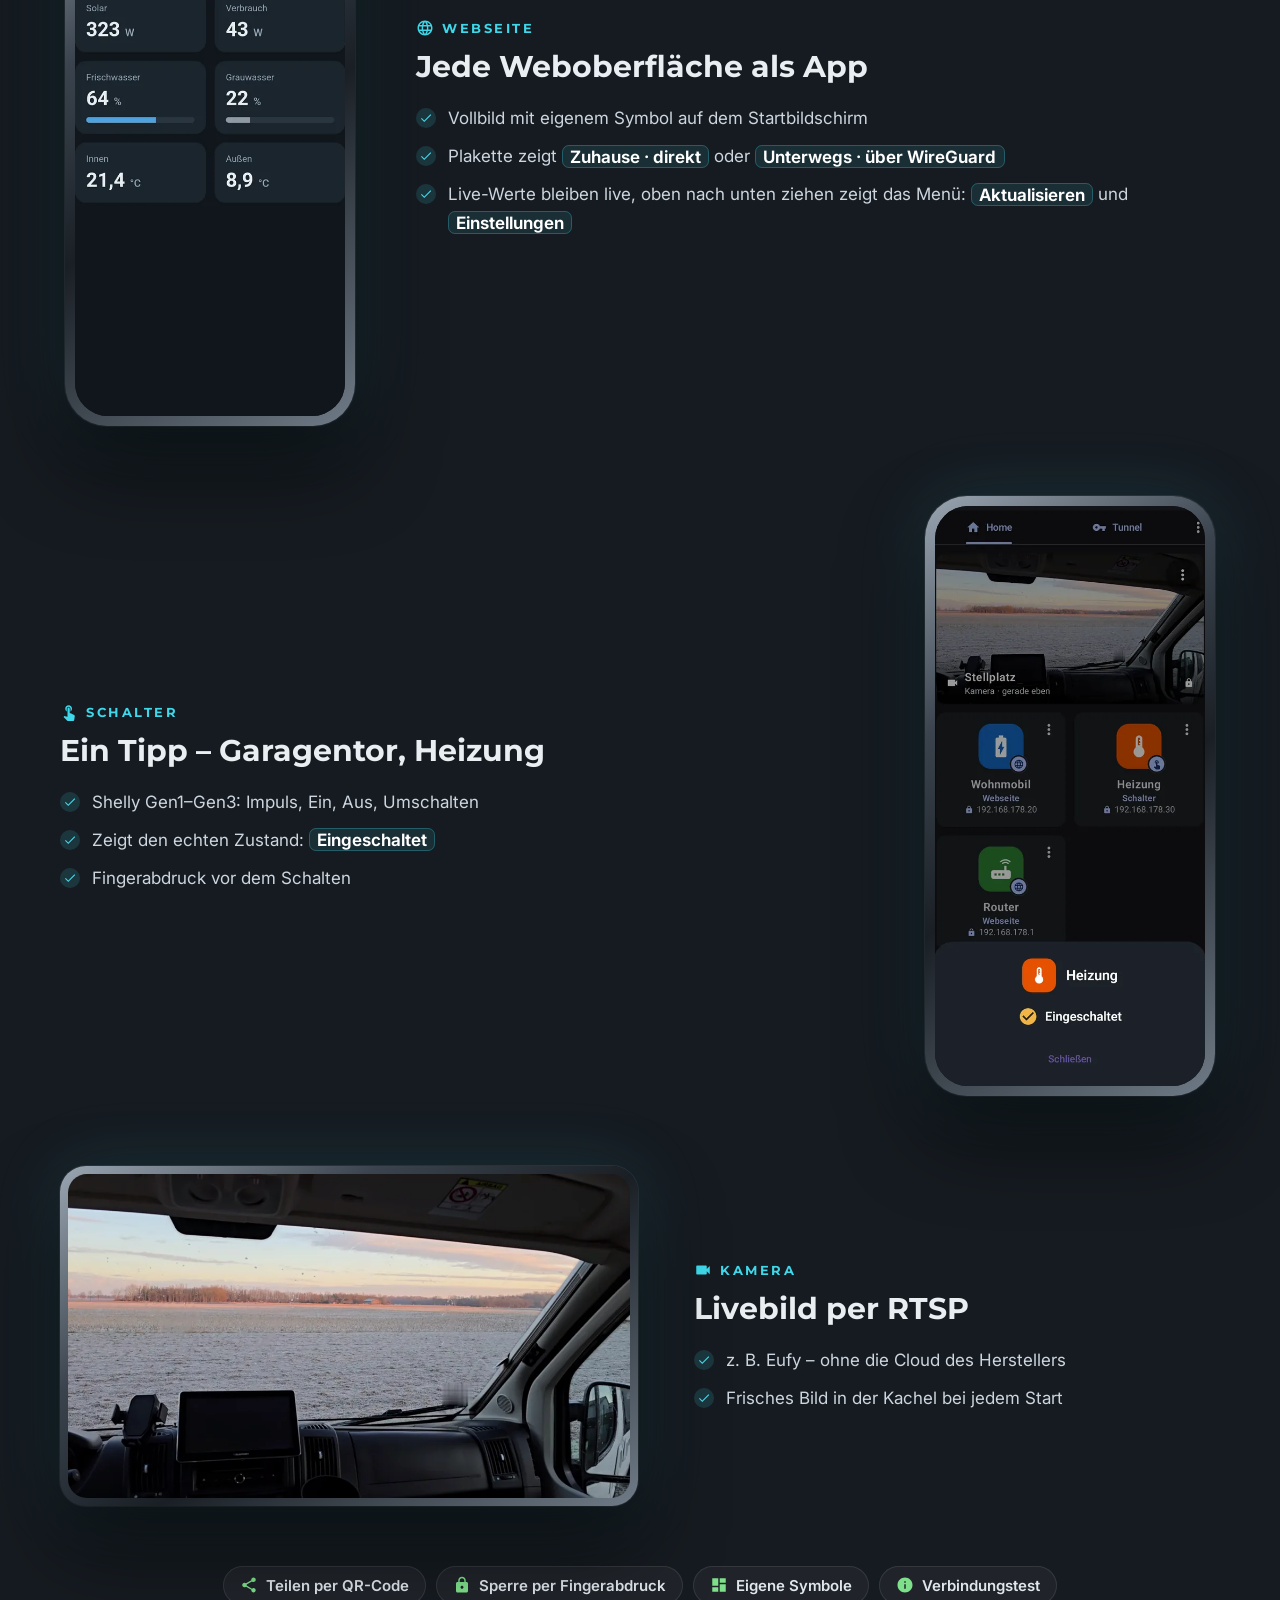
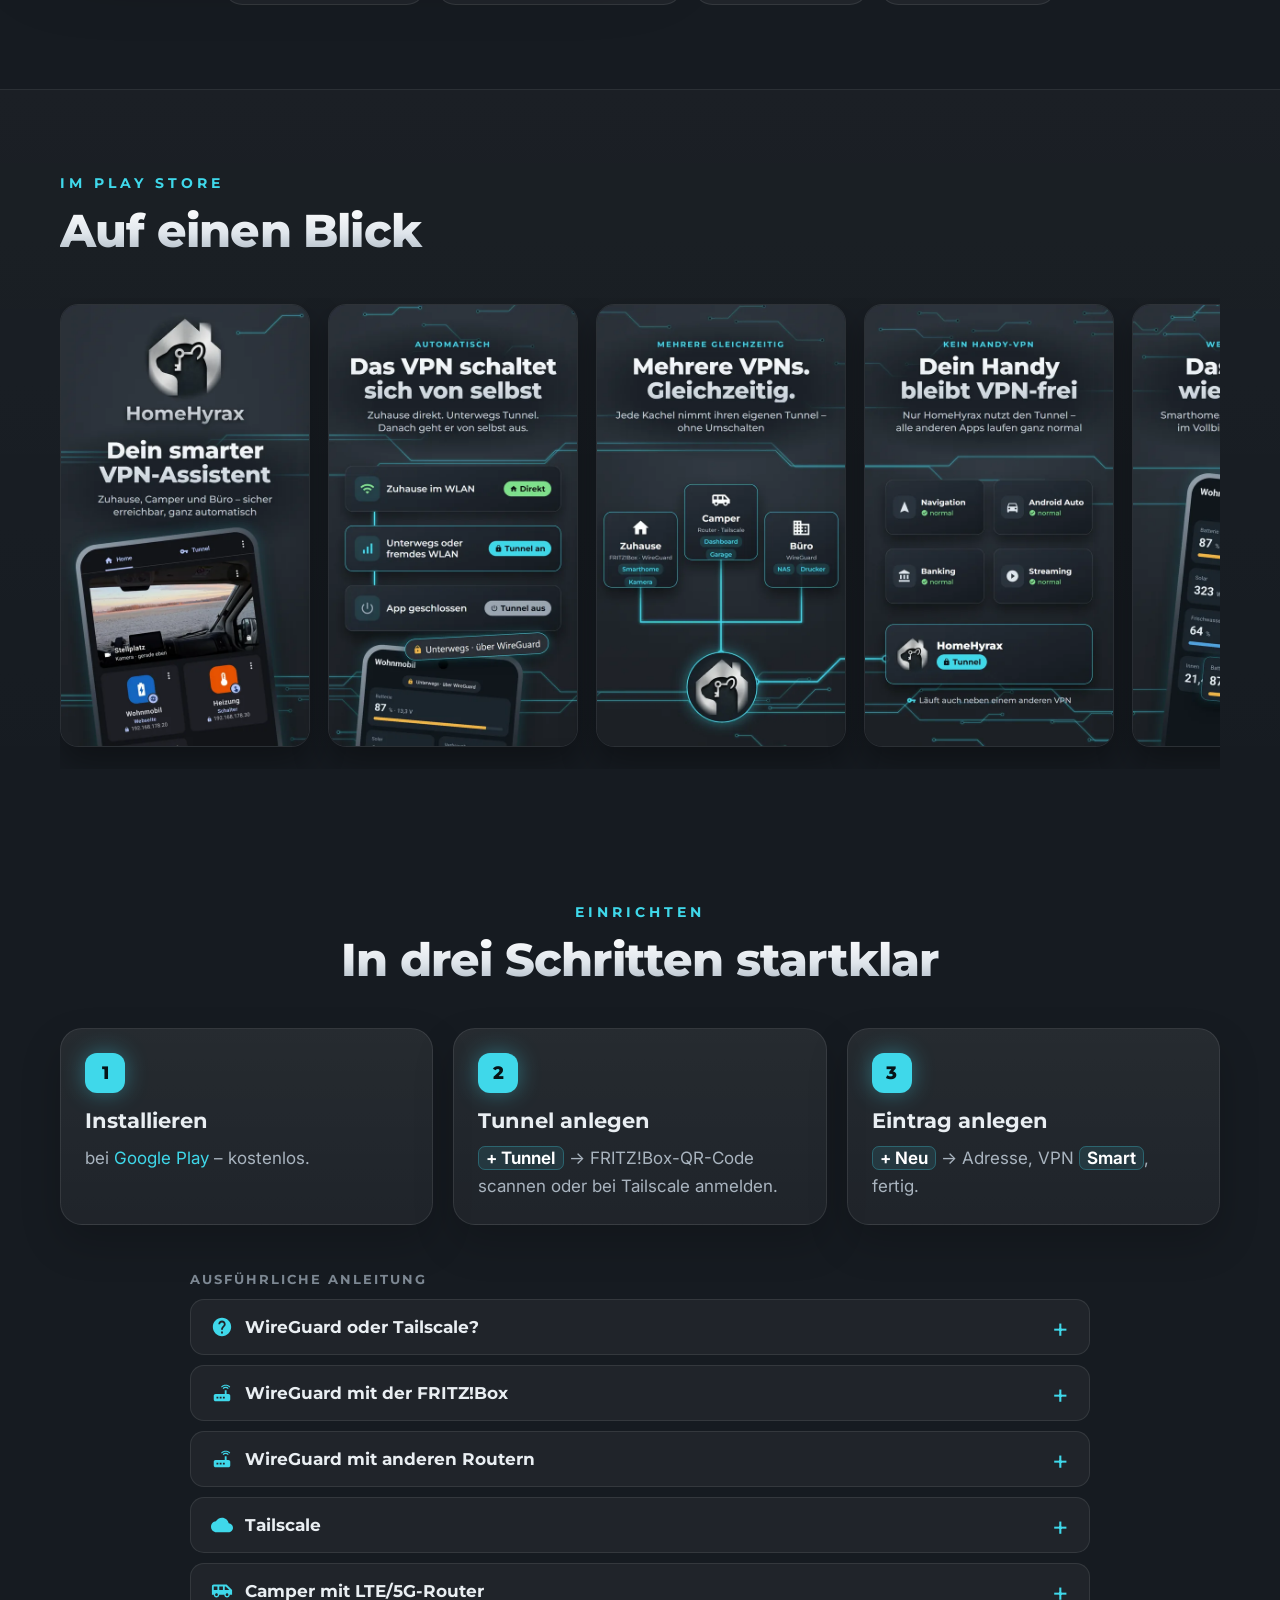
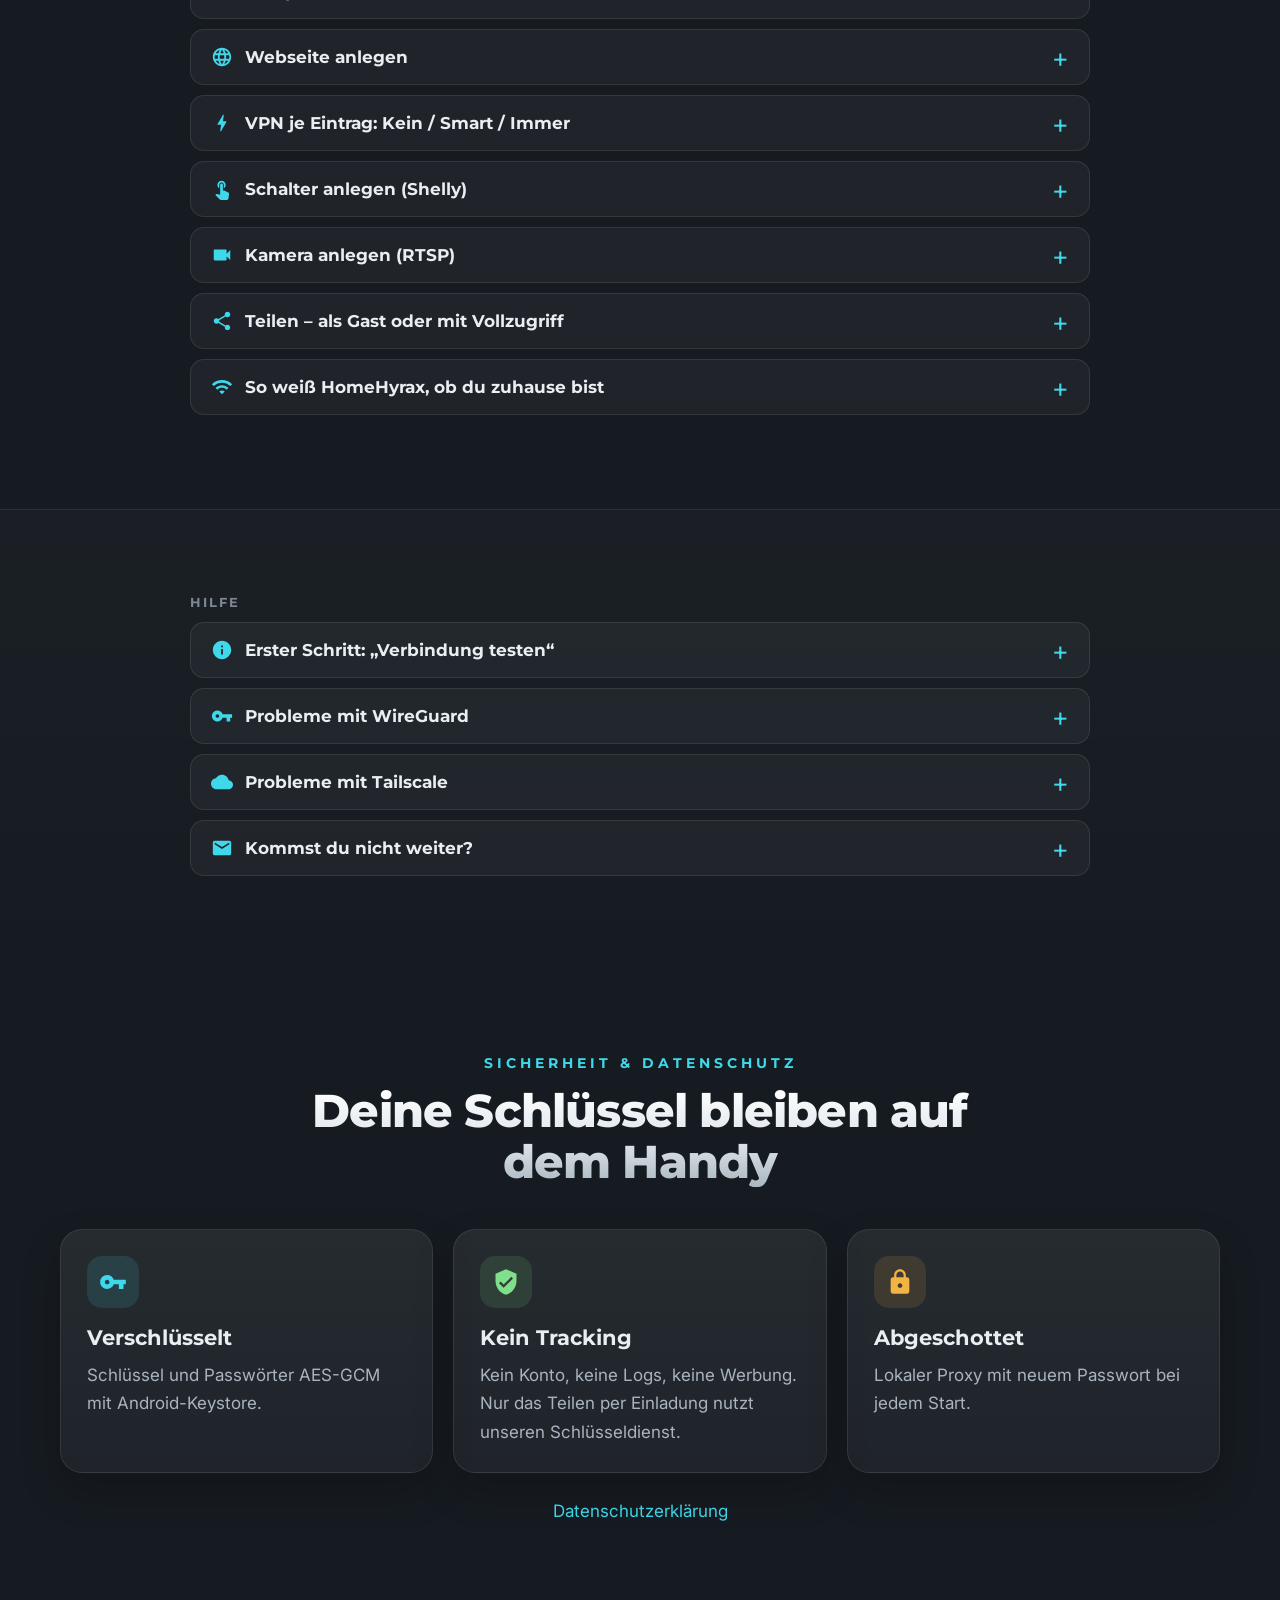
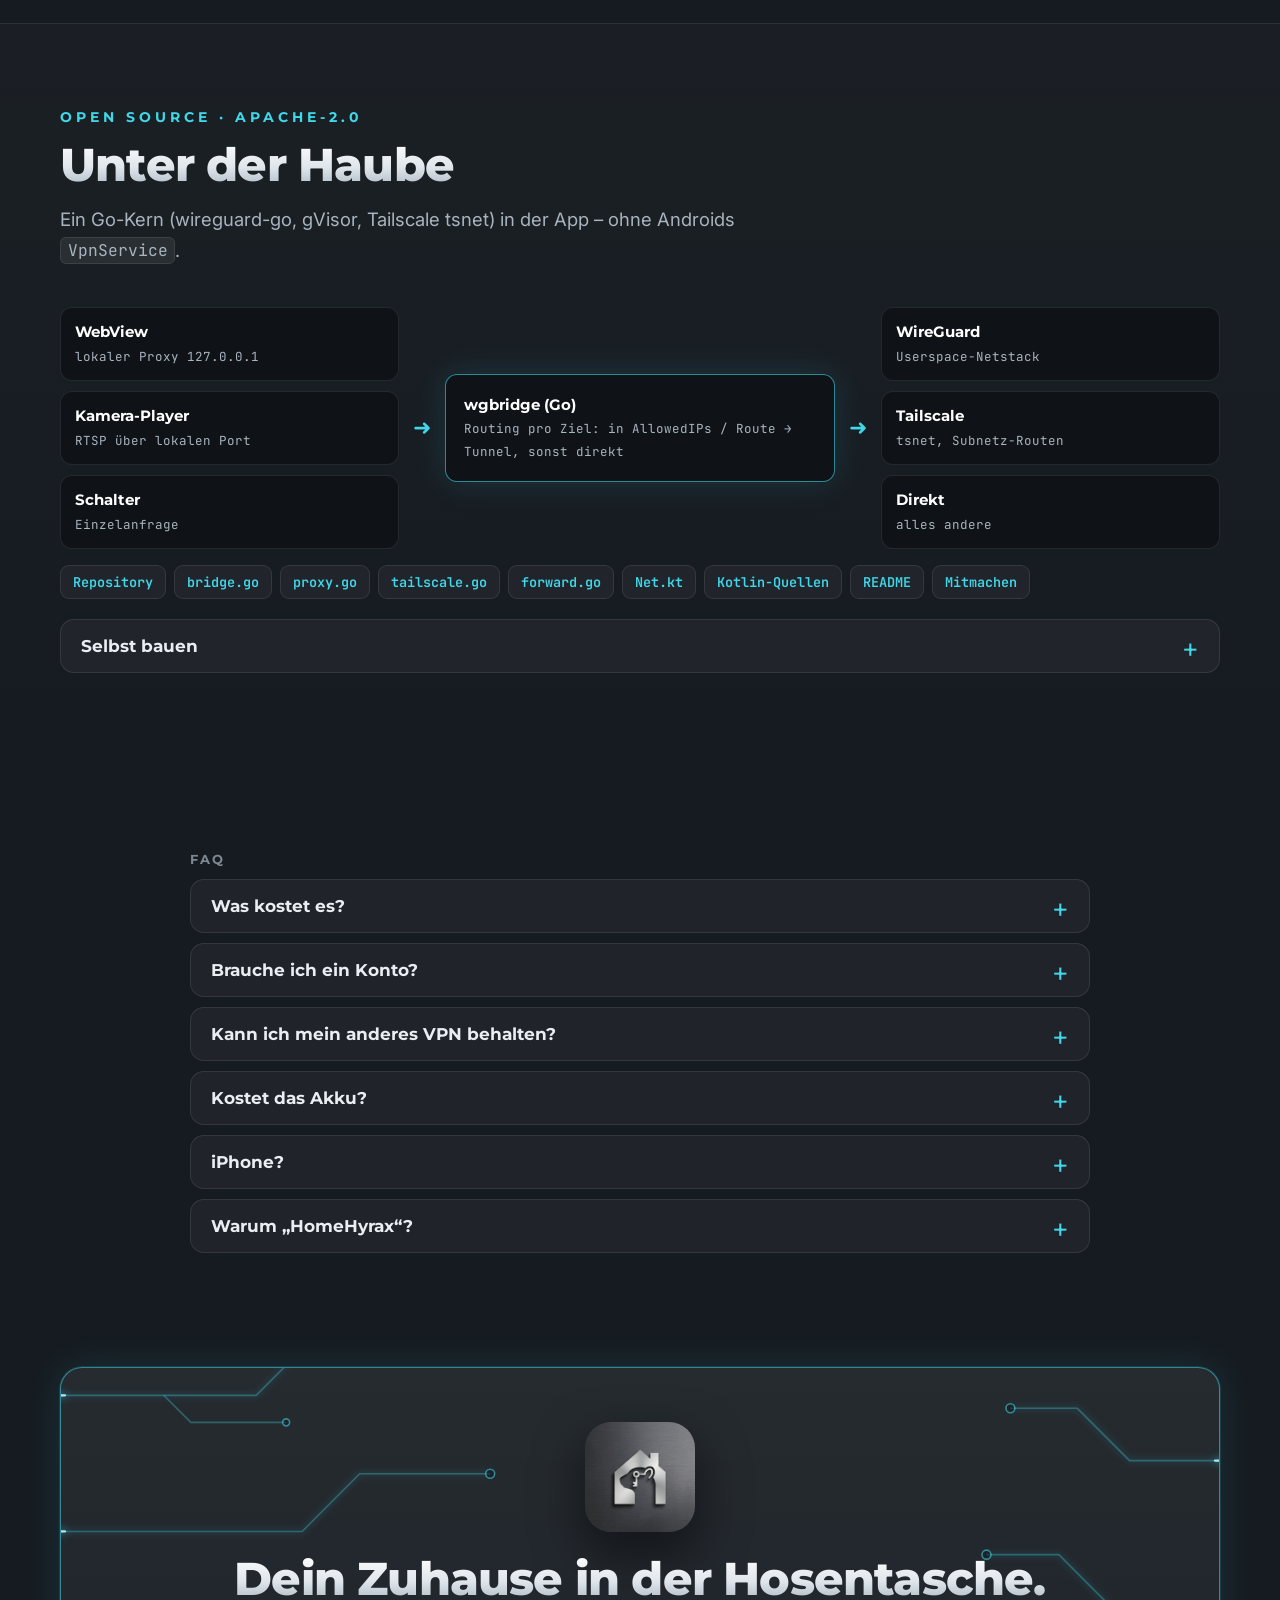
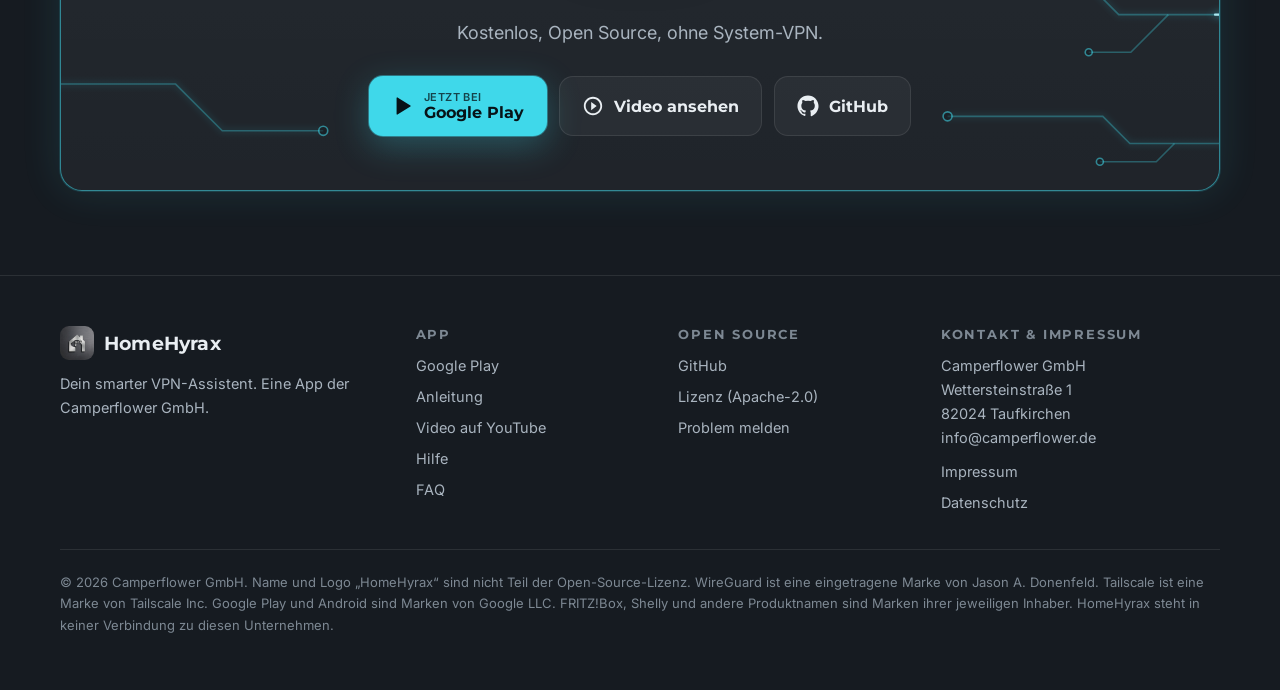
==== commit bf8f53d6: "Update 2026-10-16" ====
--- a/site/public/de/index.html
+++ b/site/public/de/index.html
@@ -215,7 +215,7 @@
           <ul class="ticks">
             <li>Vollbild mit eigenem Symbol auf dem Startbildschirm</li>
             <li>Plakette zeigt <span class="ui">Zuhause · direkt</span> oder <span class="ui">Unterwegs · über WireGuard</span></li>
-            <li>Live-Werte bleiben live, Menü oben rechts: <span class="ui">Aktualisieren</span> und <span class="ui">Einstellungen</span></li>
+            <li>Live-Werte bleiben live, oben nach unten ziehen zeigt das Menü: <span class="ui">Aktualisieren</span> und <span class="ui">Einstellungen</span></li>
           </ul>
         </div>
       </div>
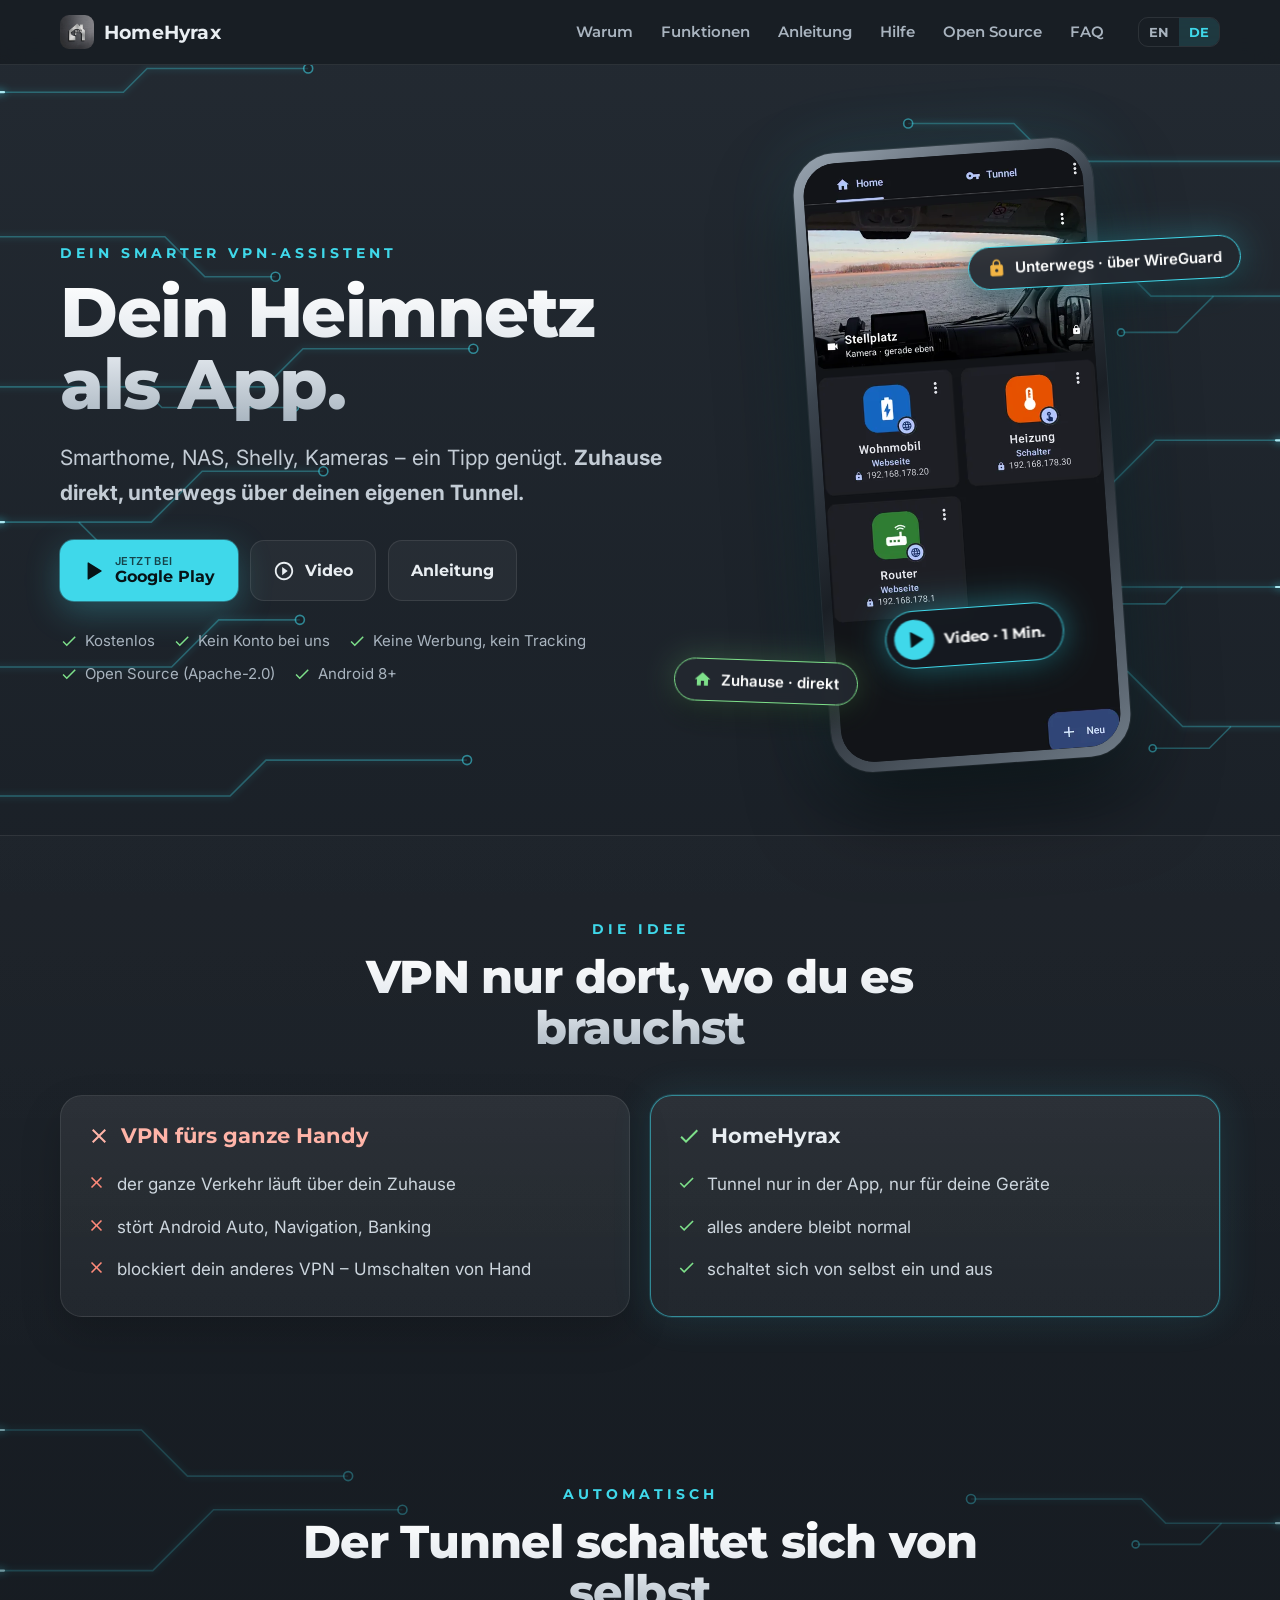
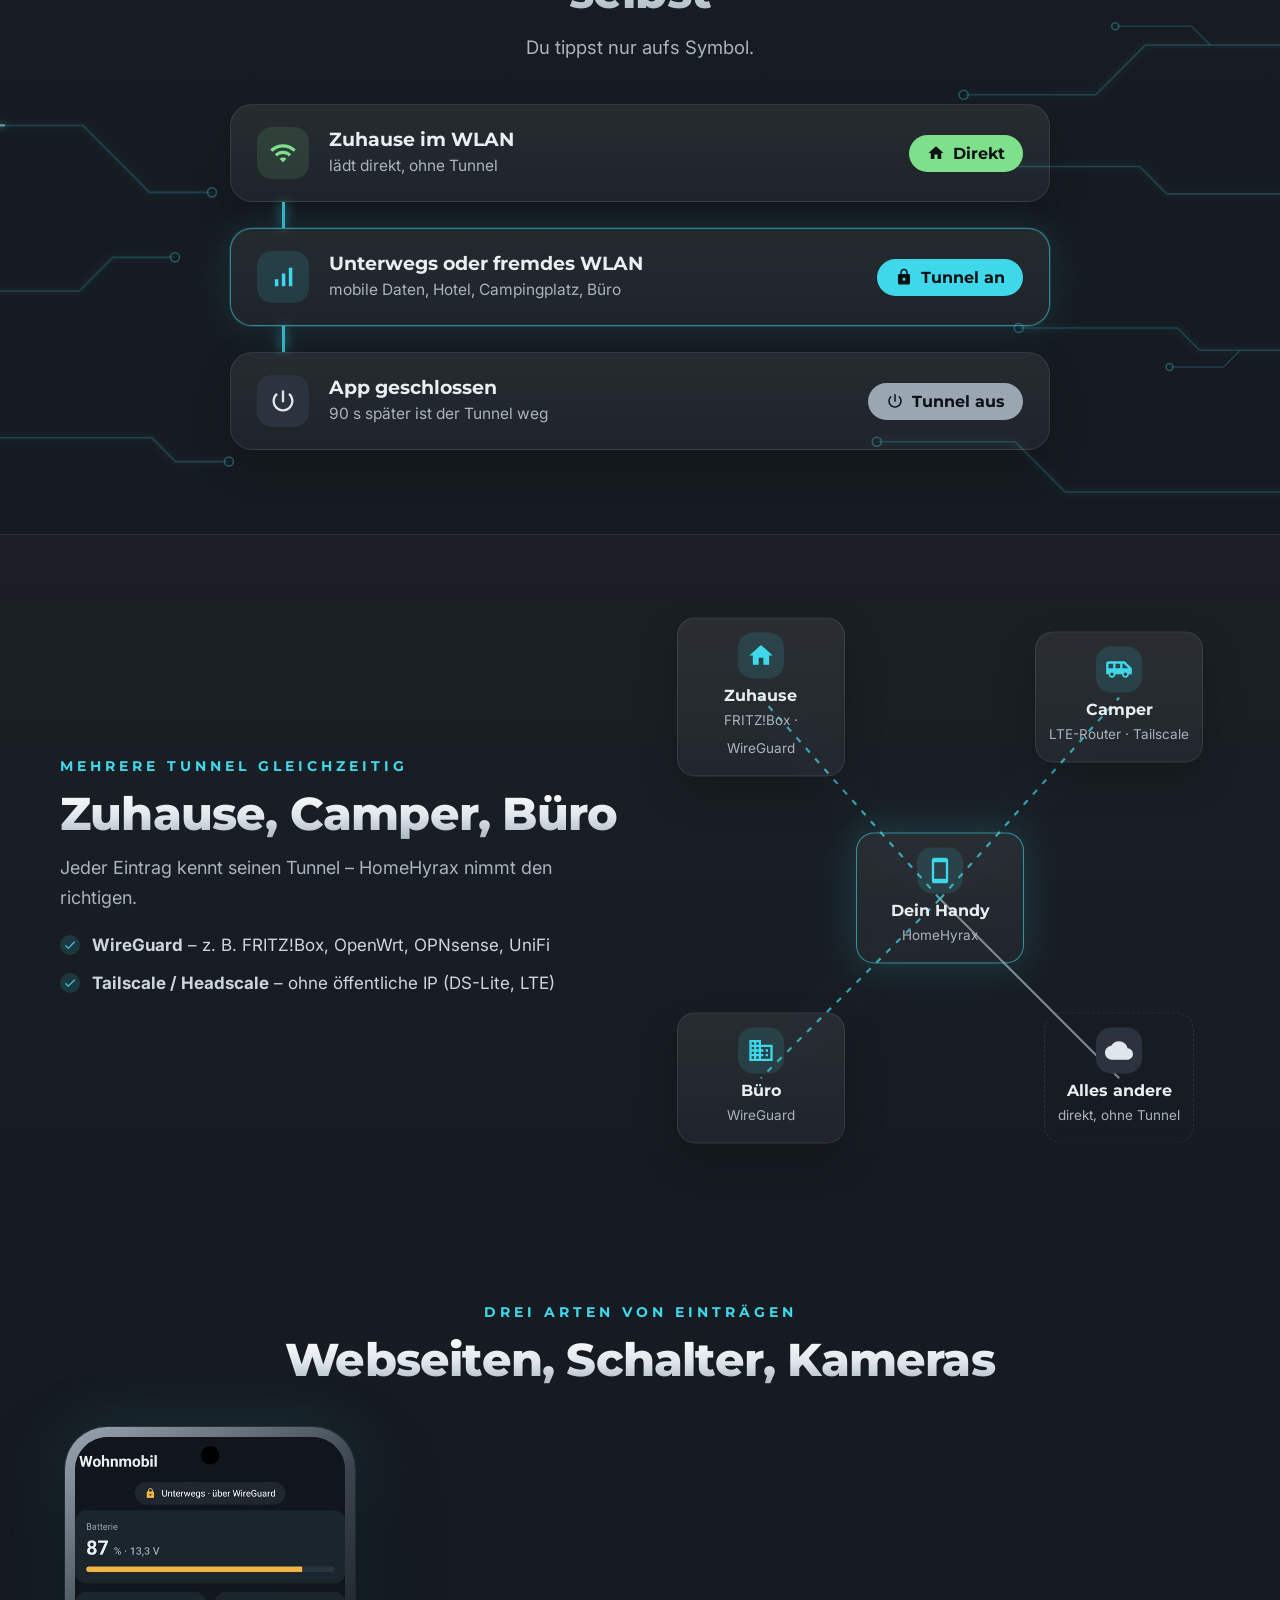
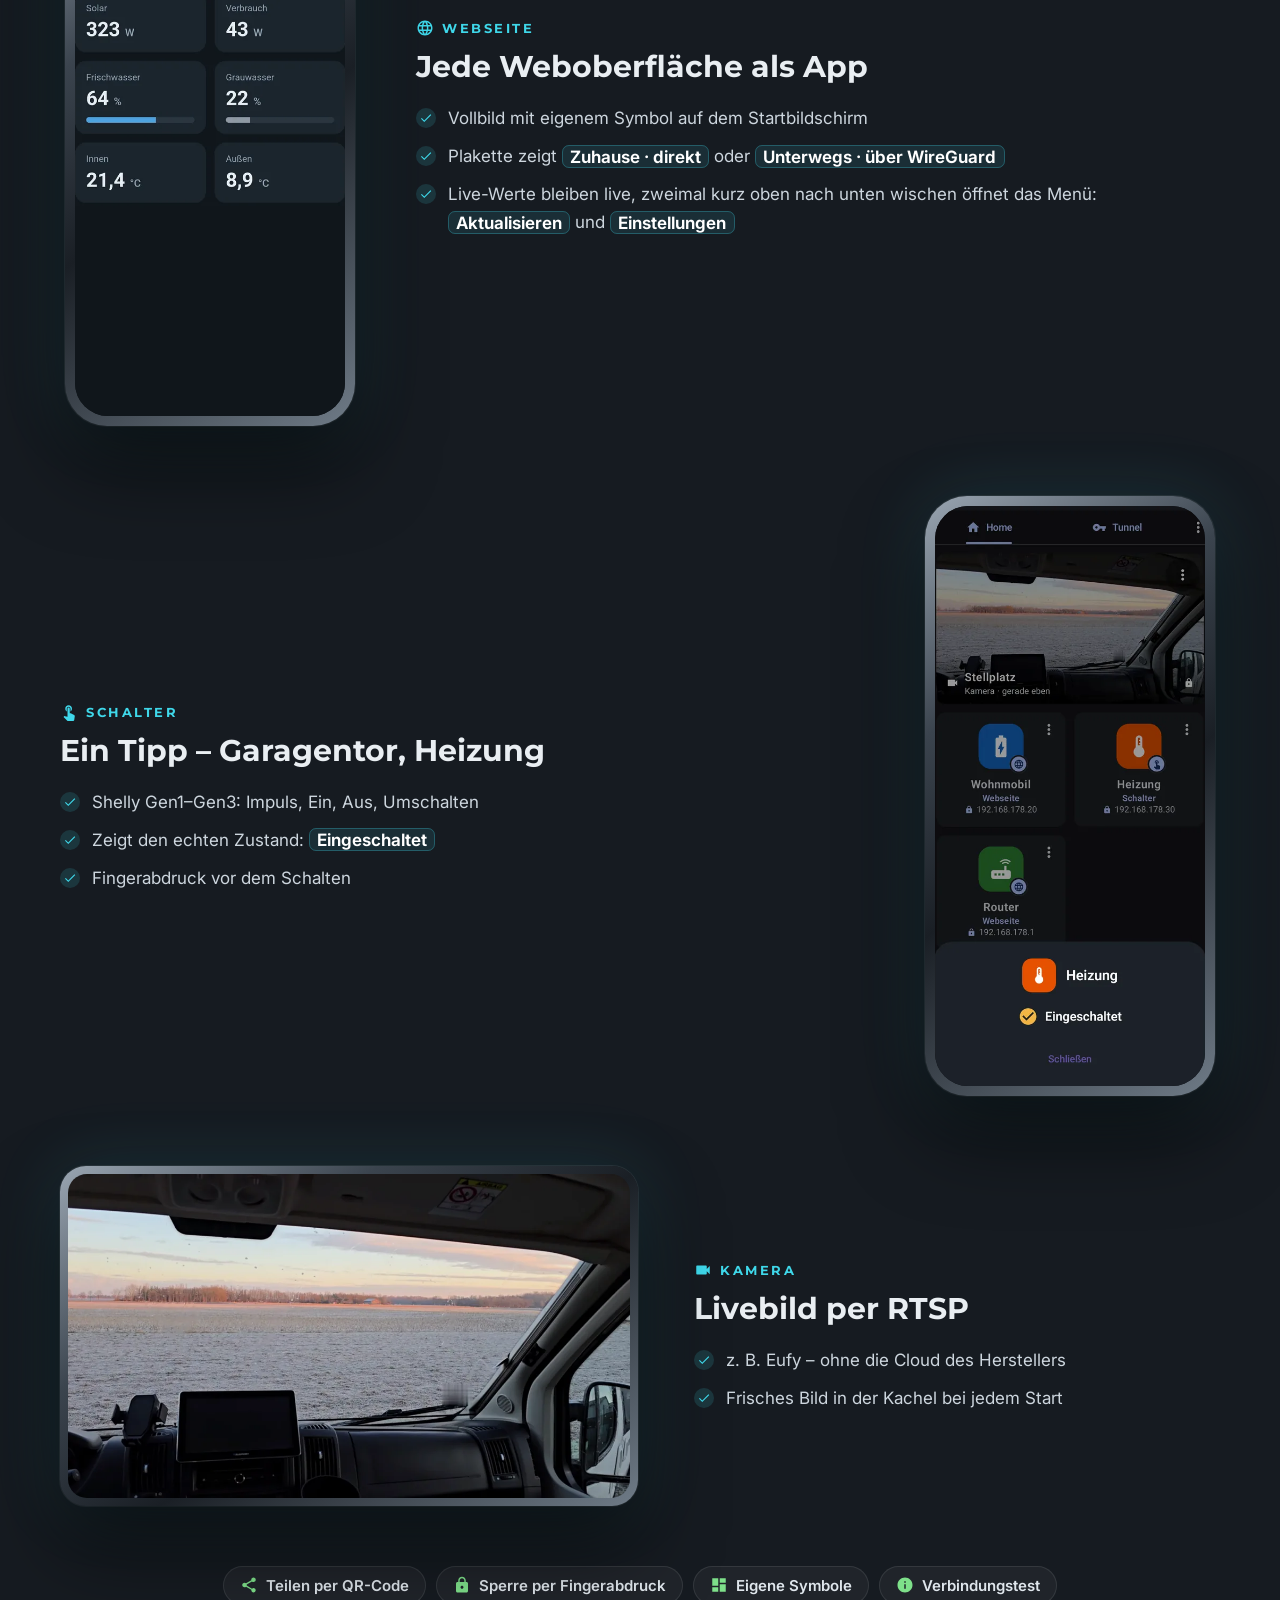
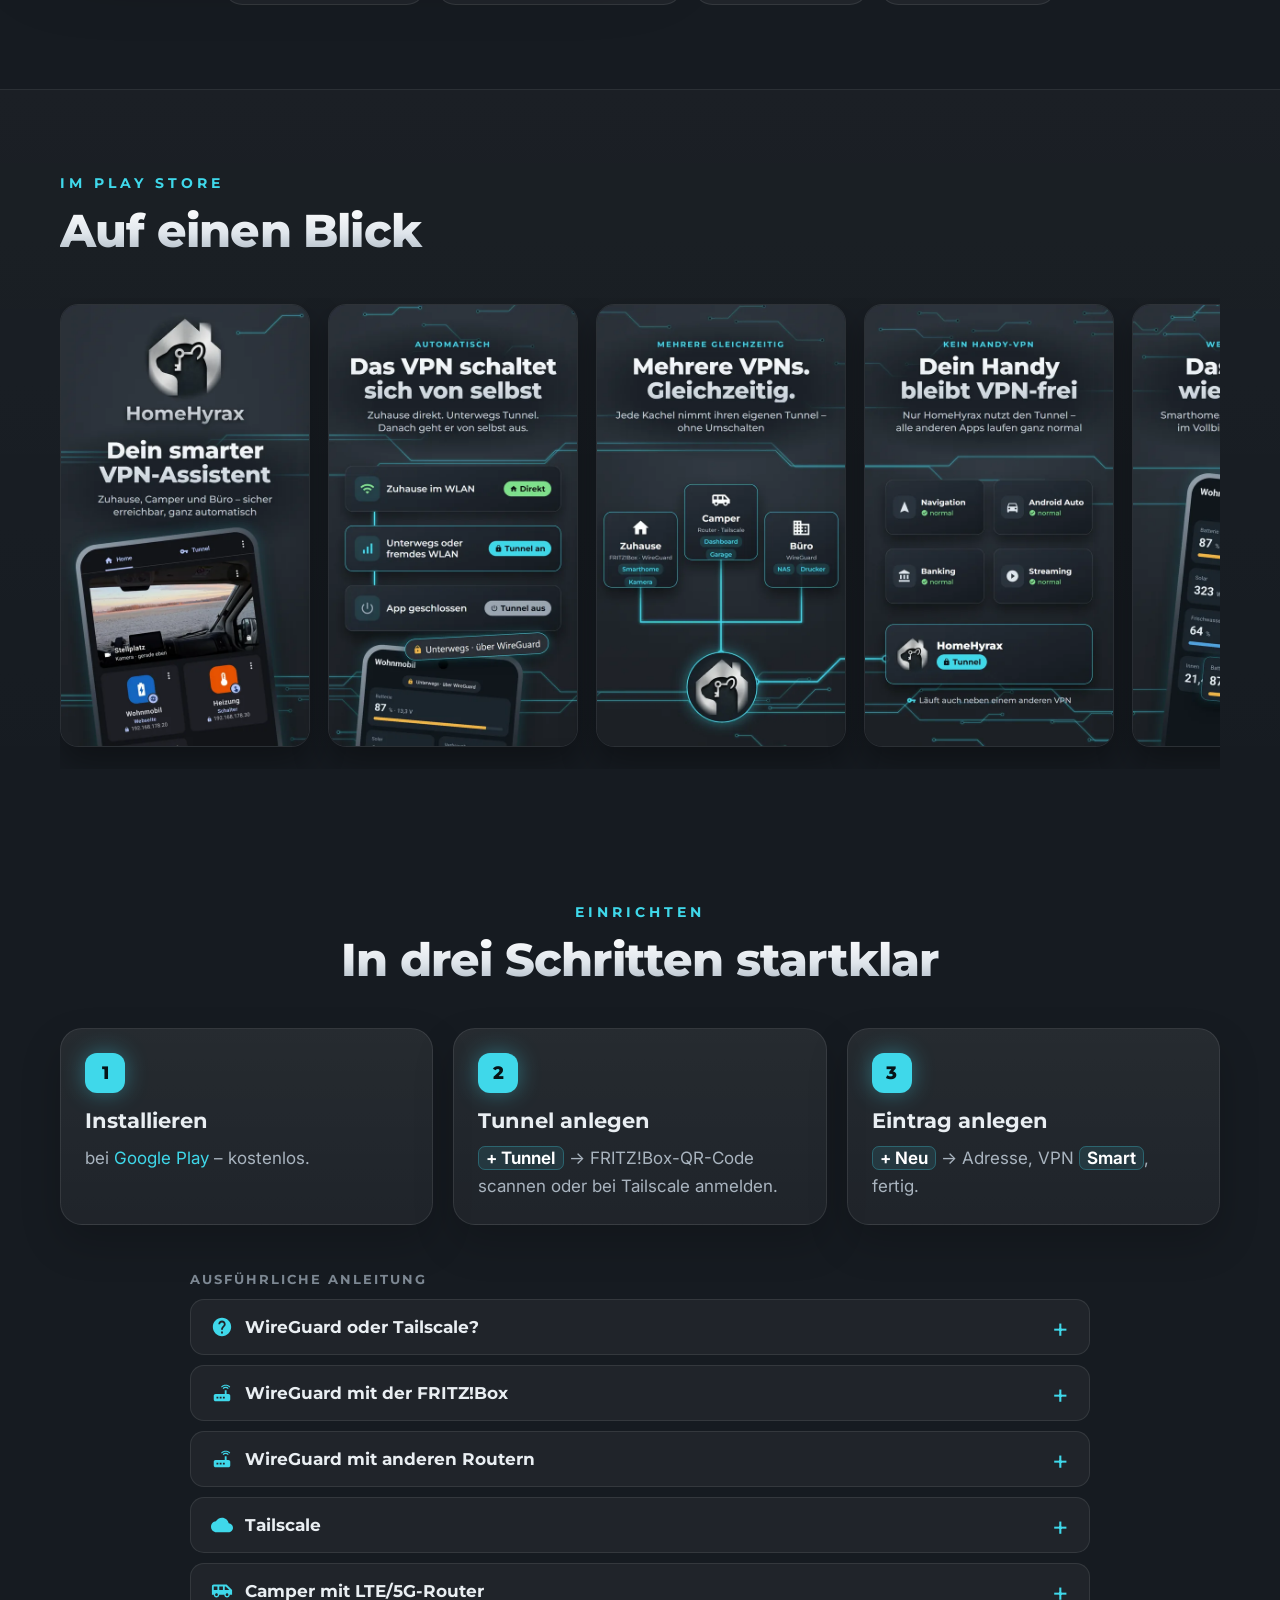
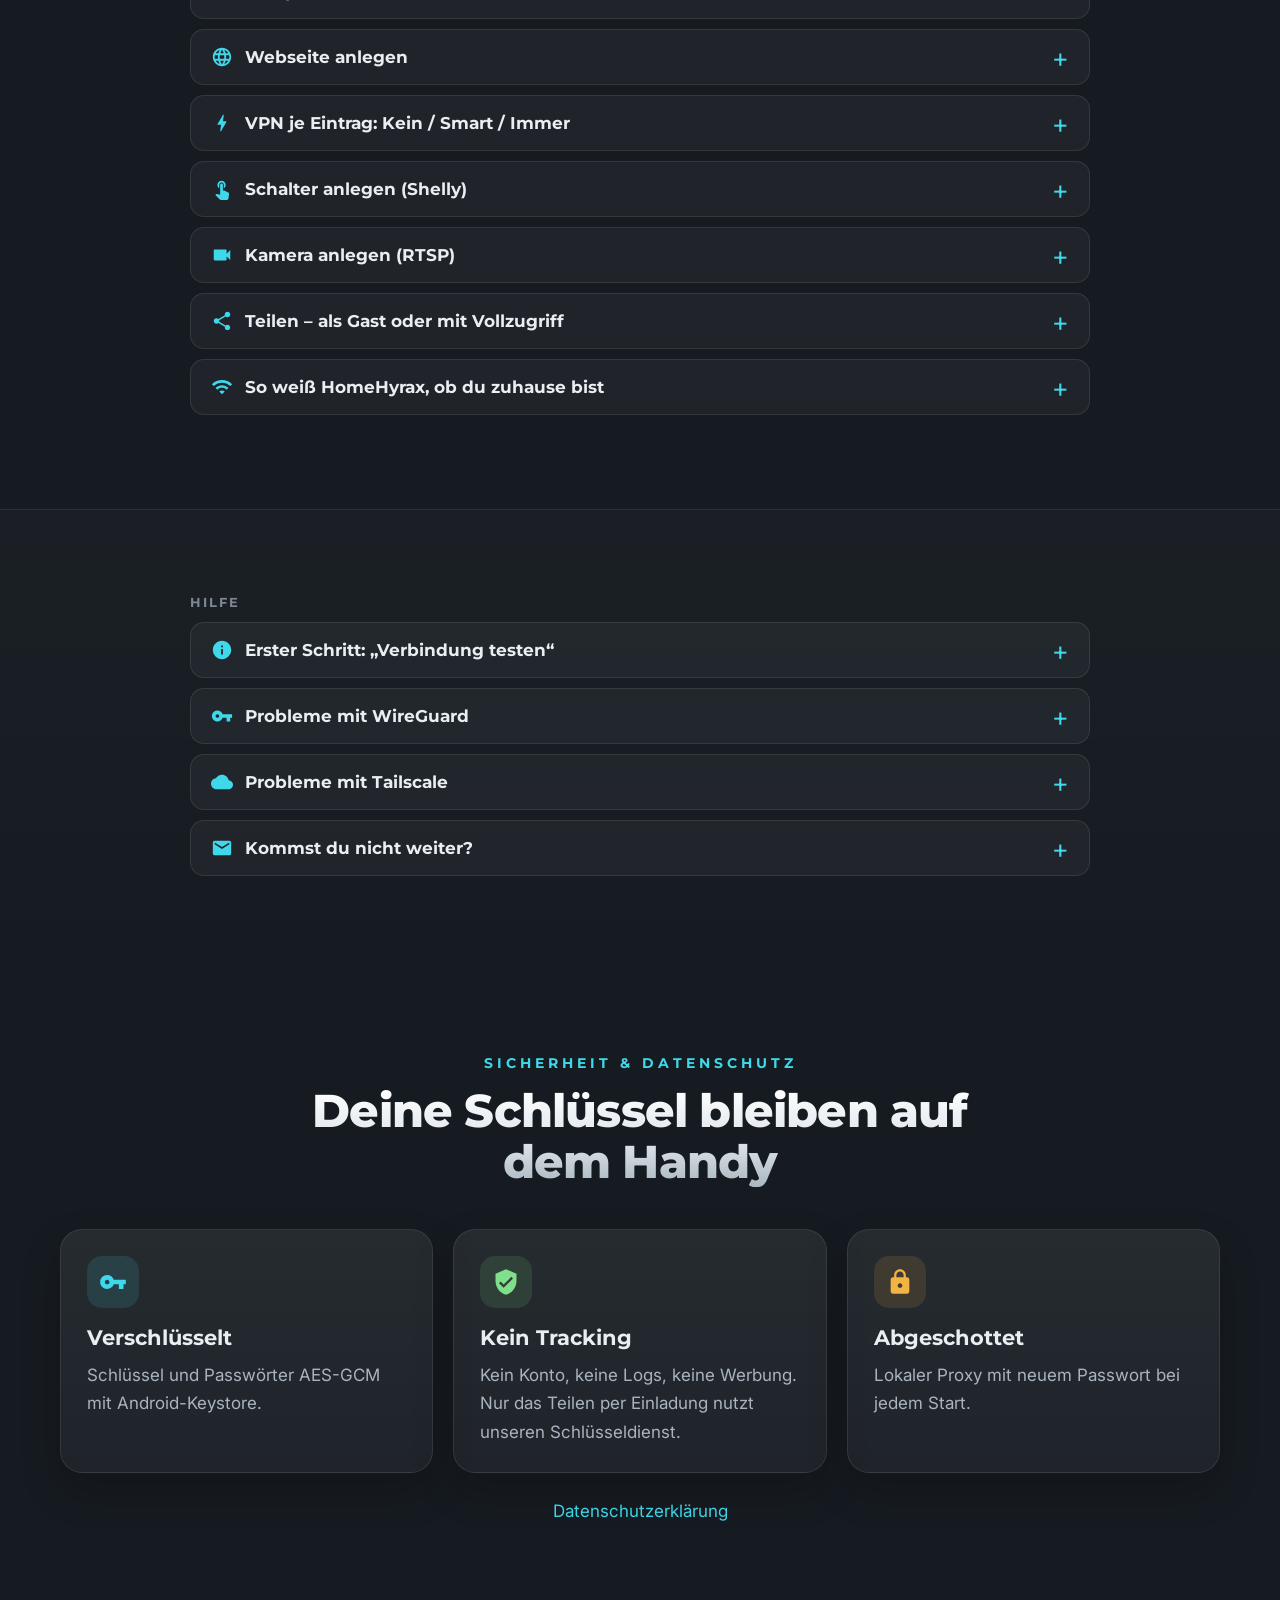
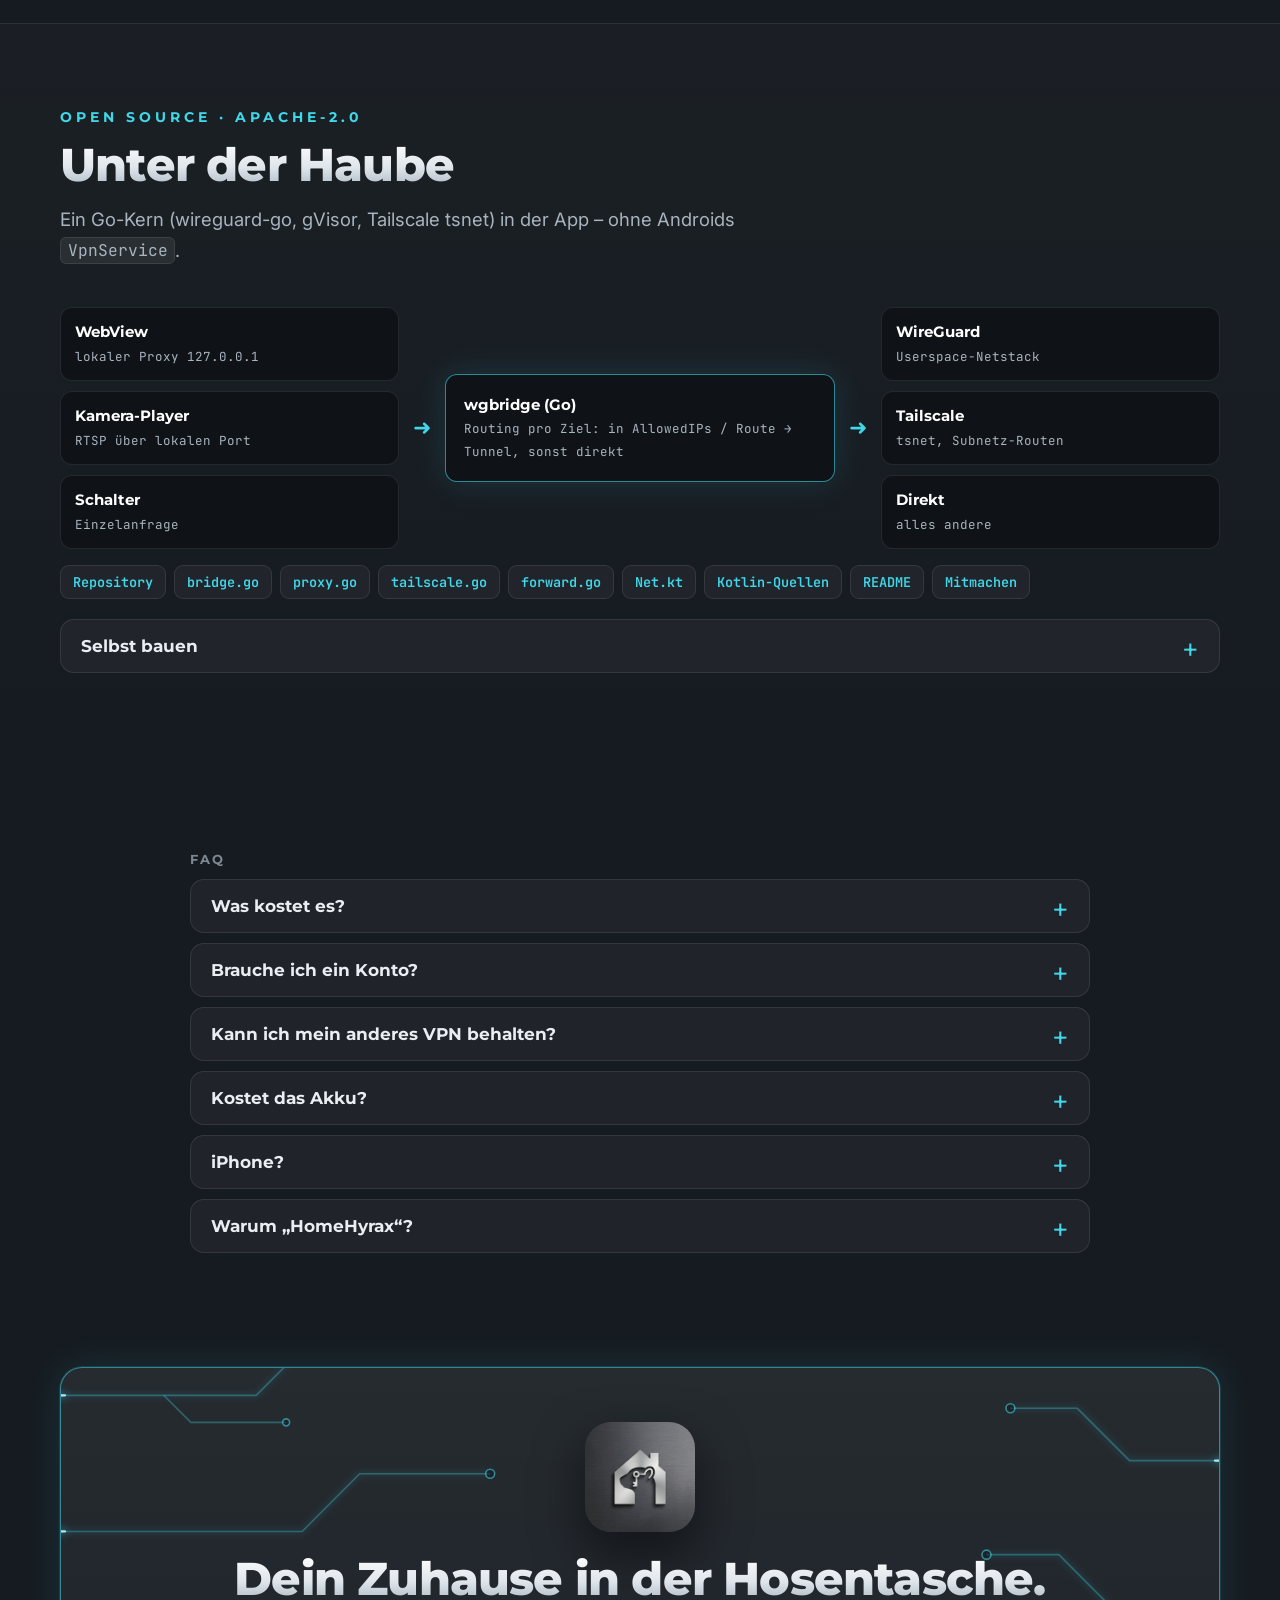
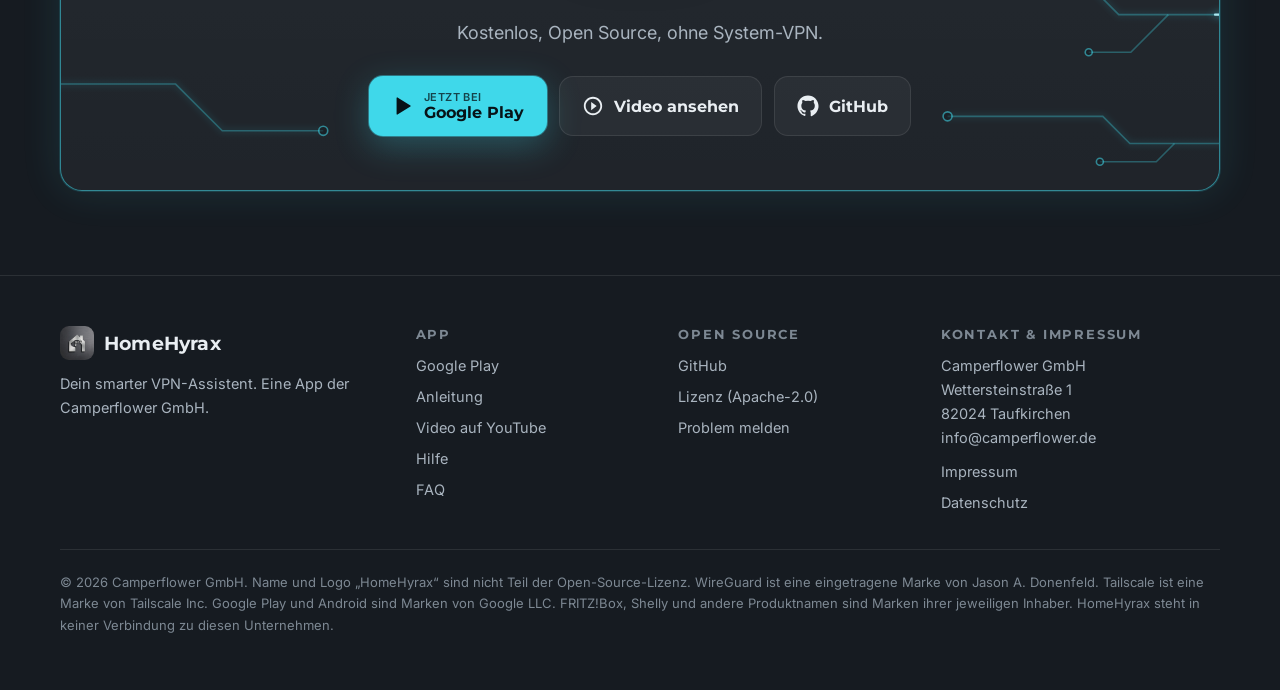
==== commit 3c1c4124: "Update 2026-10-22" ====
--- a/site/public/de/index.html
+++ b/site/public/de/index.html
@@ -215,7 +215,7 @@
           <ul class="ticks">
             <li>Vollbild mit eigenem Symbol auf dem Startbildschirm</li>
             <li>Plakette zeigt <span class="ui">Zuhause · direkt</span> oder <span class="ui">Unterwegs · über WireGuard</span></li>
-            <li>Live-Werte bleiben live, oben nach unten ziehen zeigt das Menü: <span class="ui">Aktualisieren</span> und <span class="ui">Einstellungen</span></li>
+            <li>Live-Werte bleiben live, zweimal kurz oben nach unten wischen öffnet das Menü: <span class="ui">Aktualisieren</span> und <span class="ui">Einstellungen</span></li>
           </ul>
         </div>
       </div>
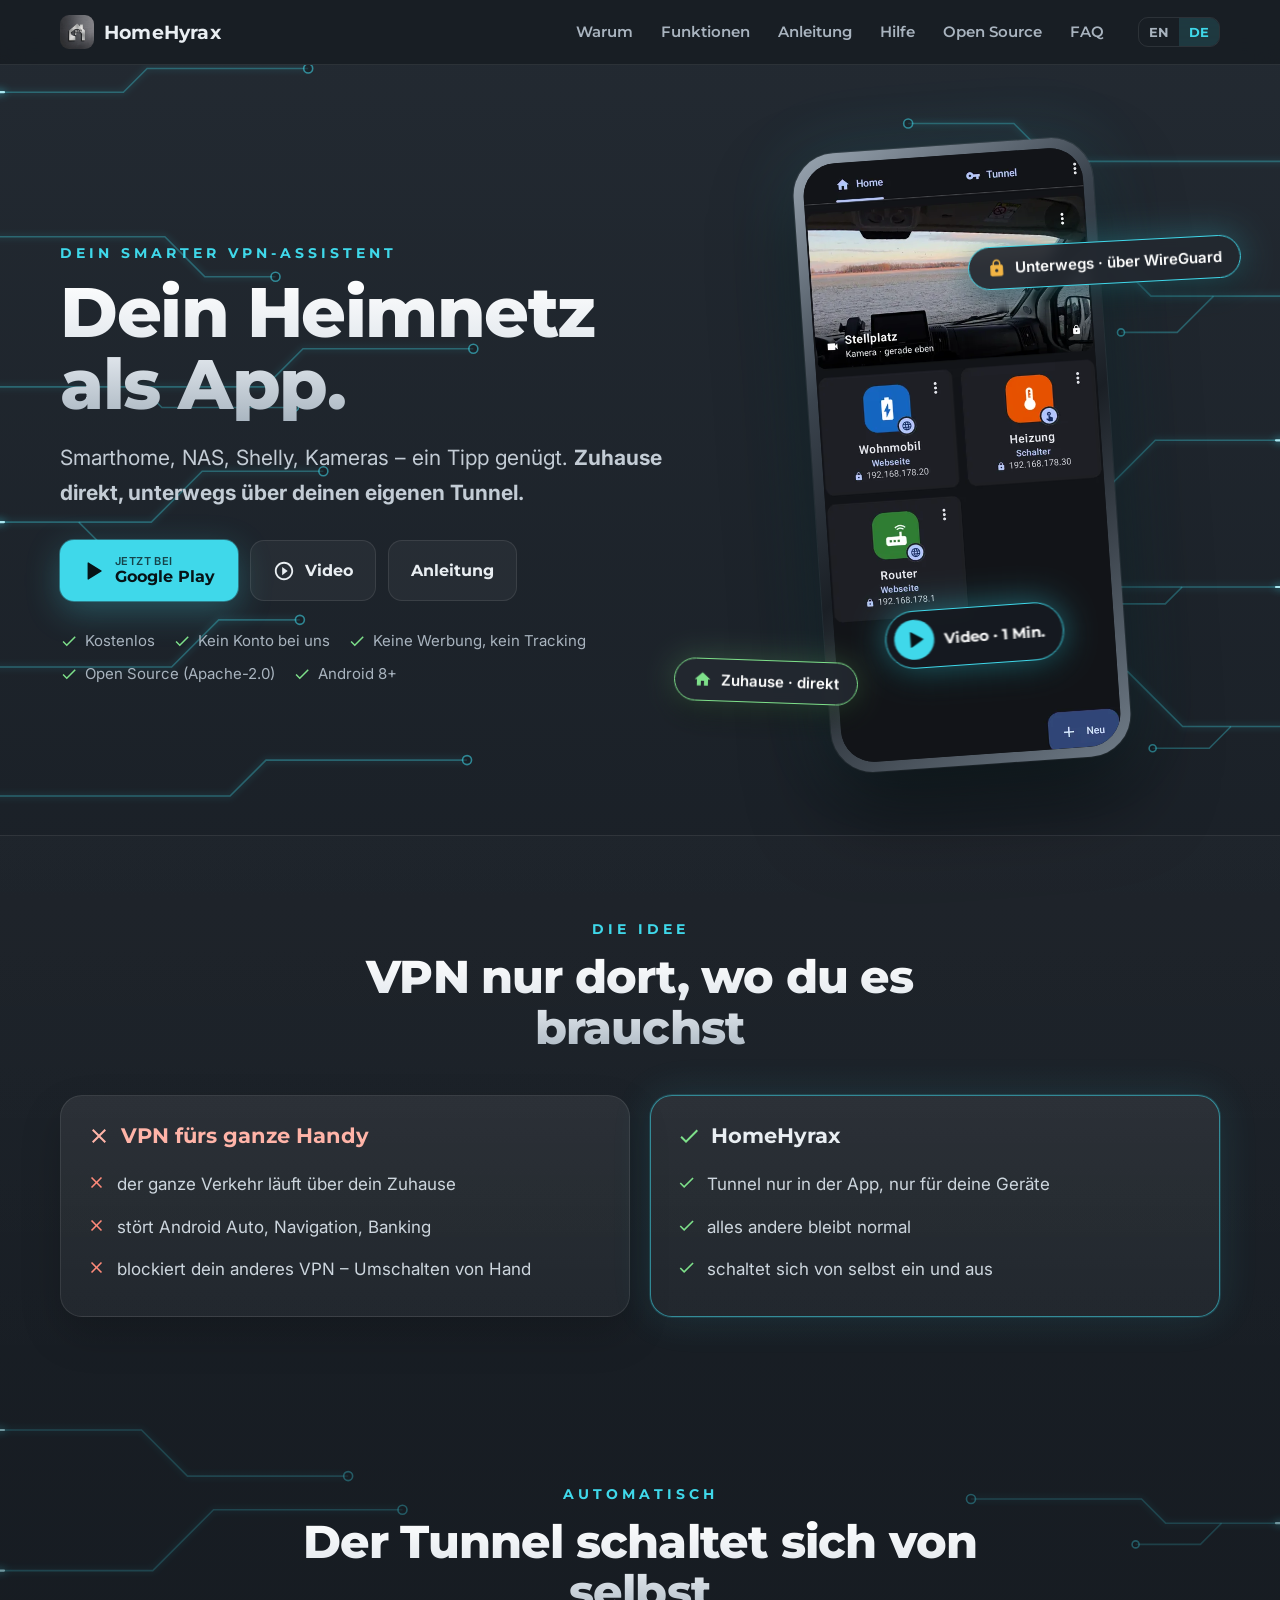
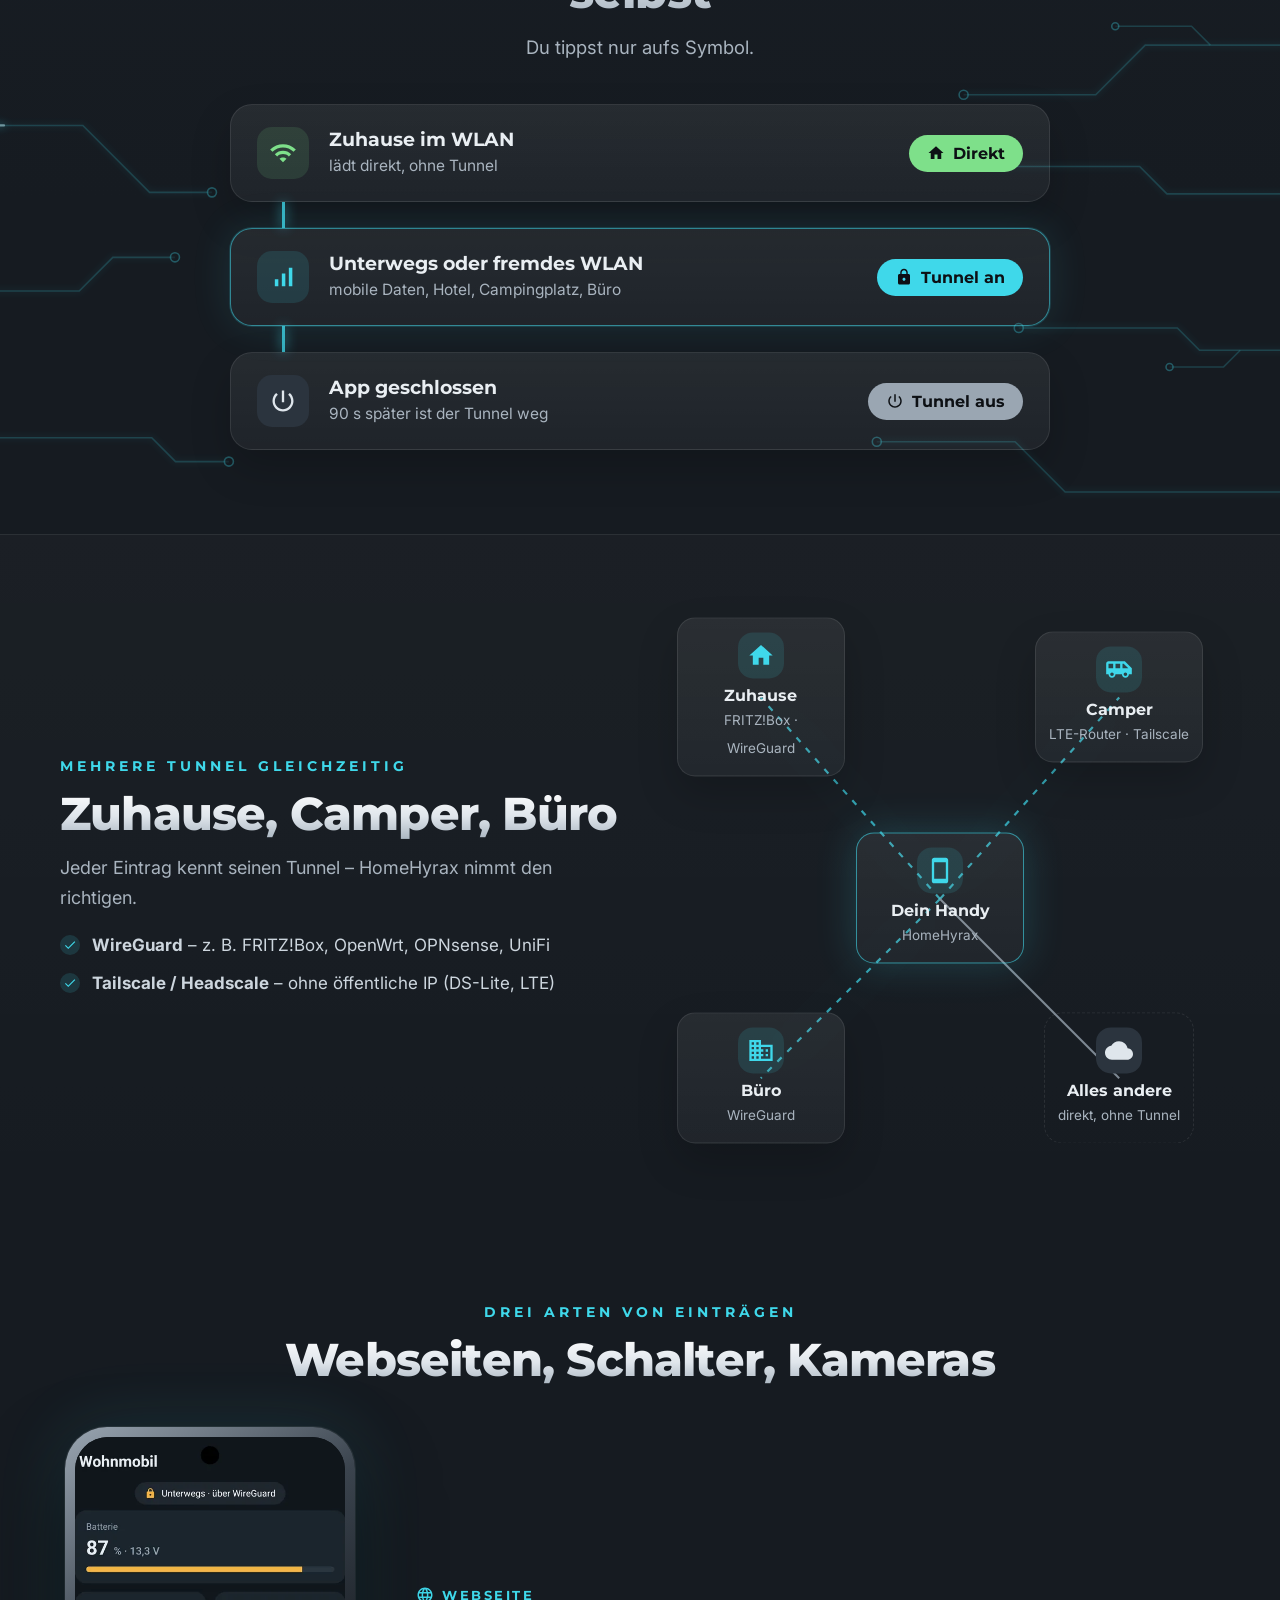
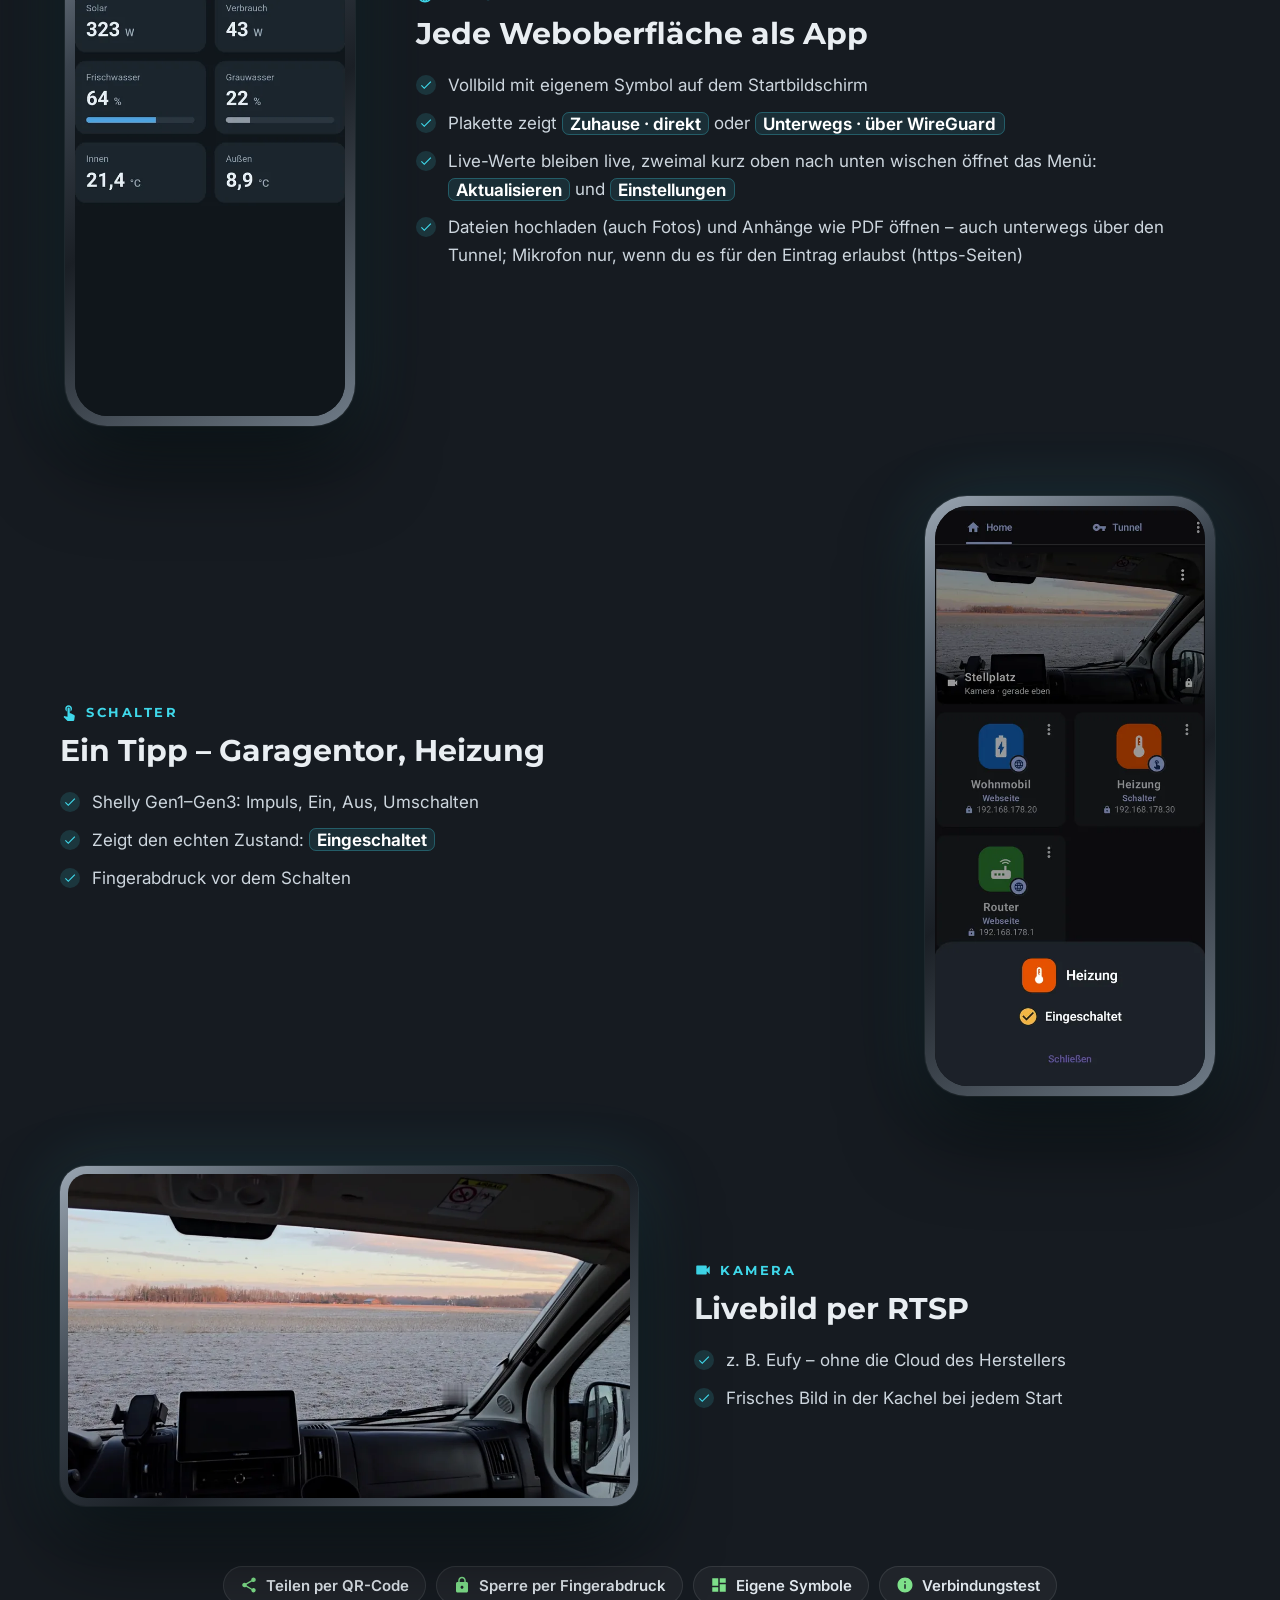
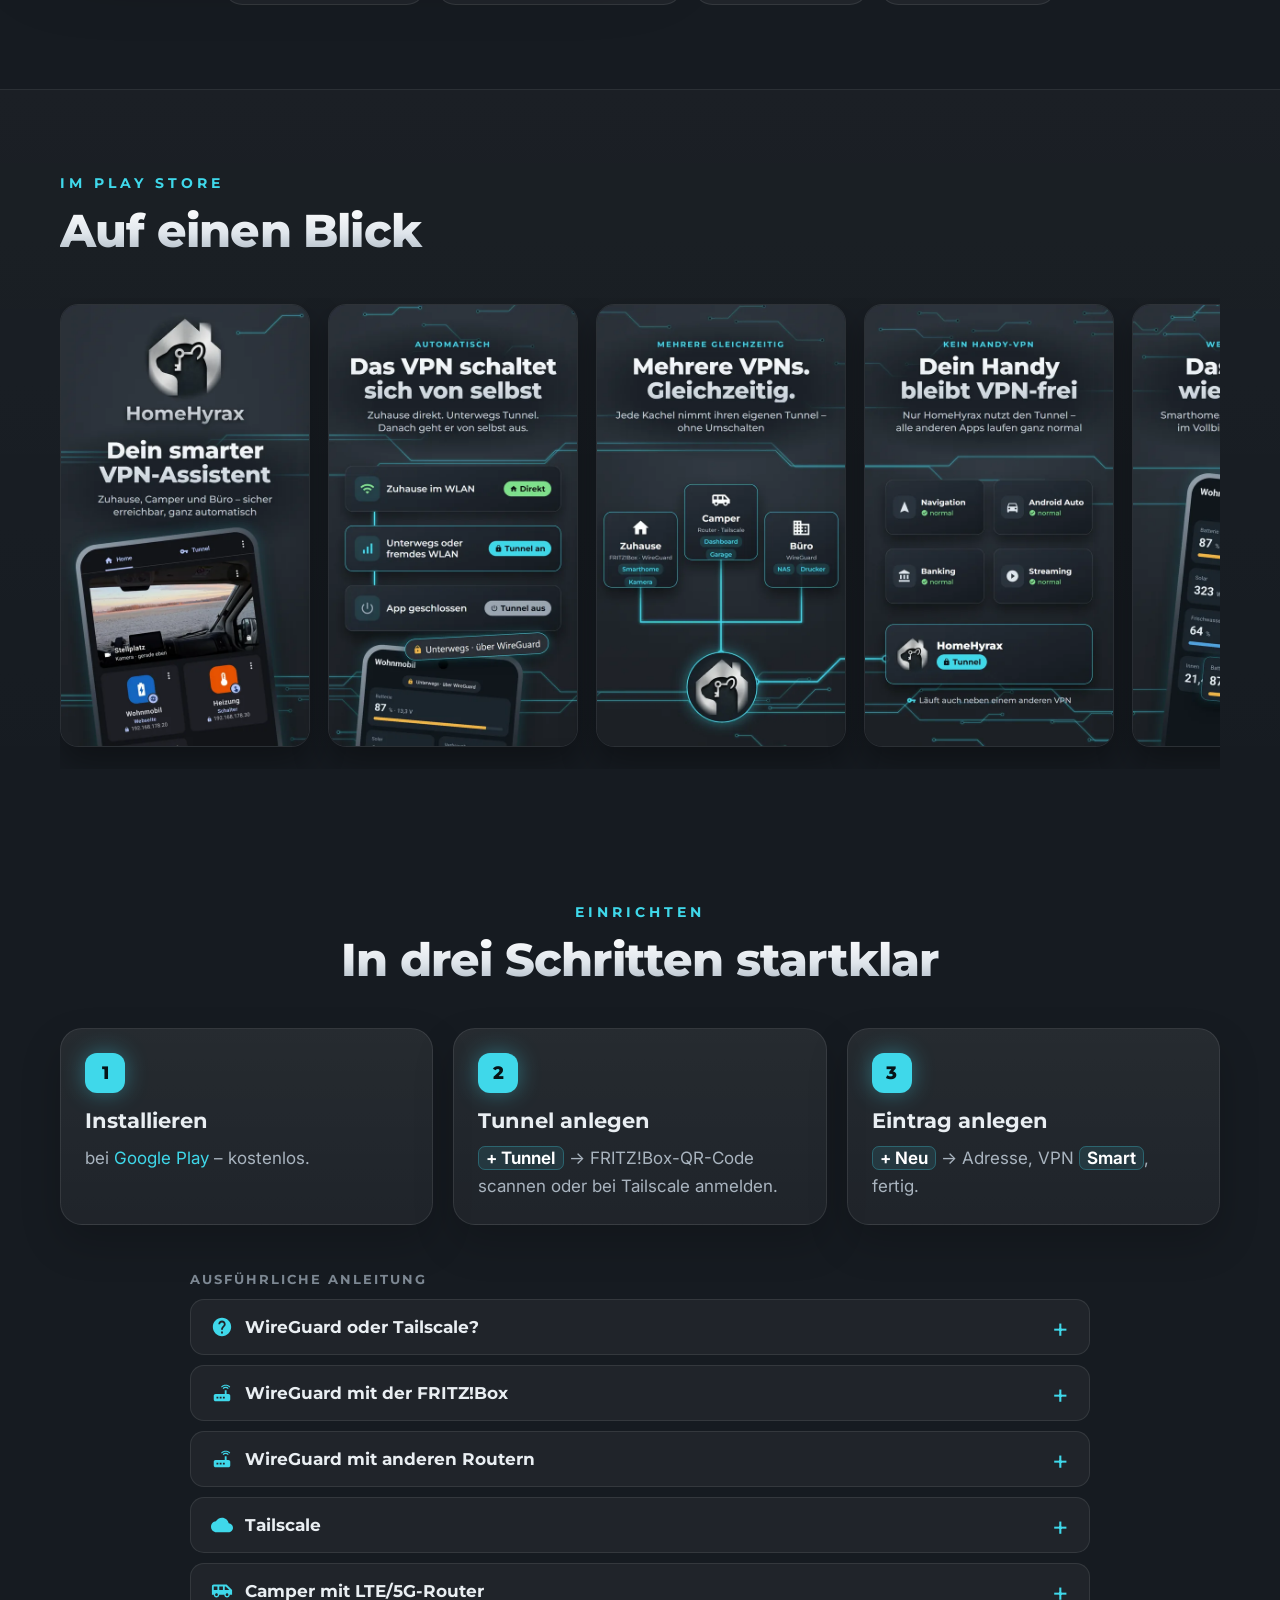
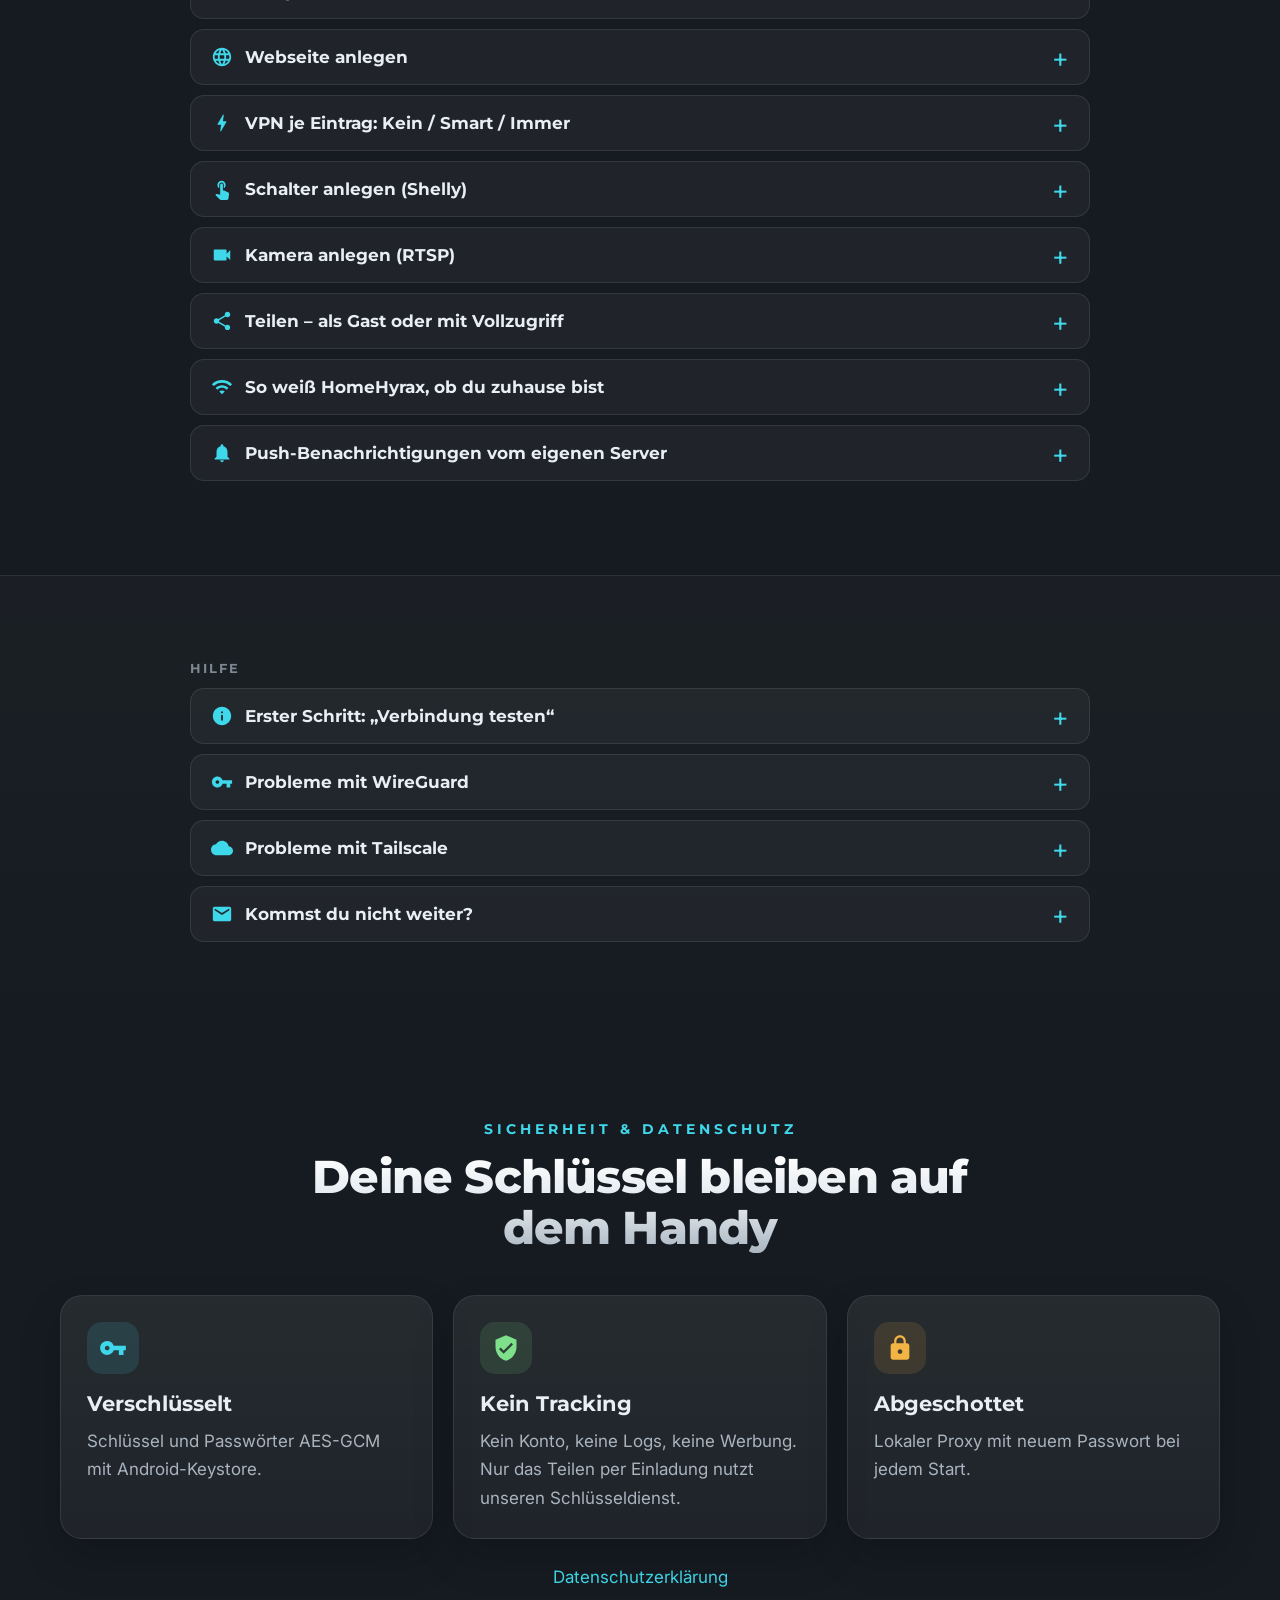
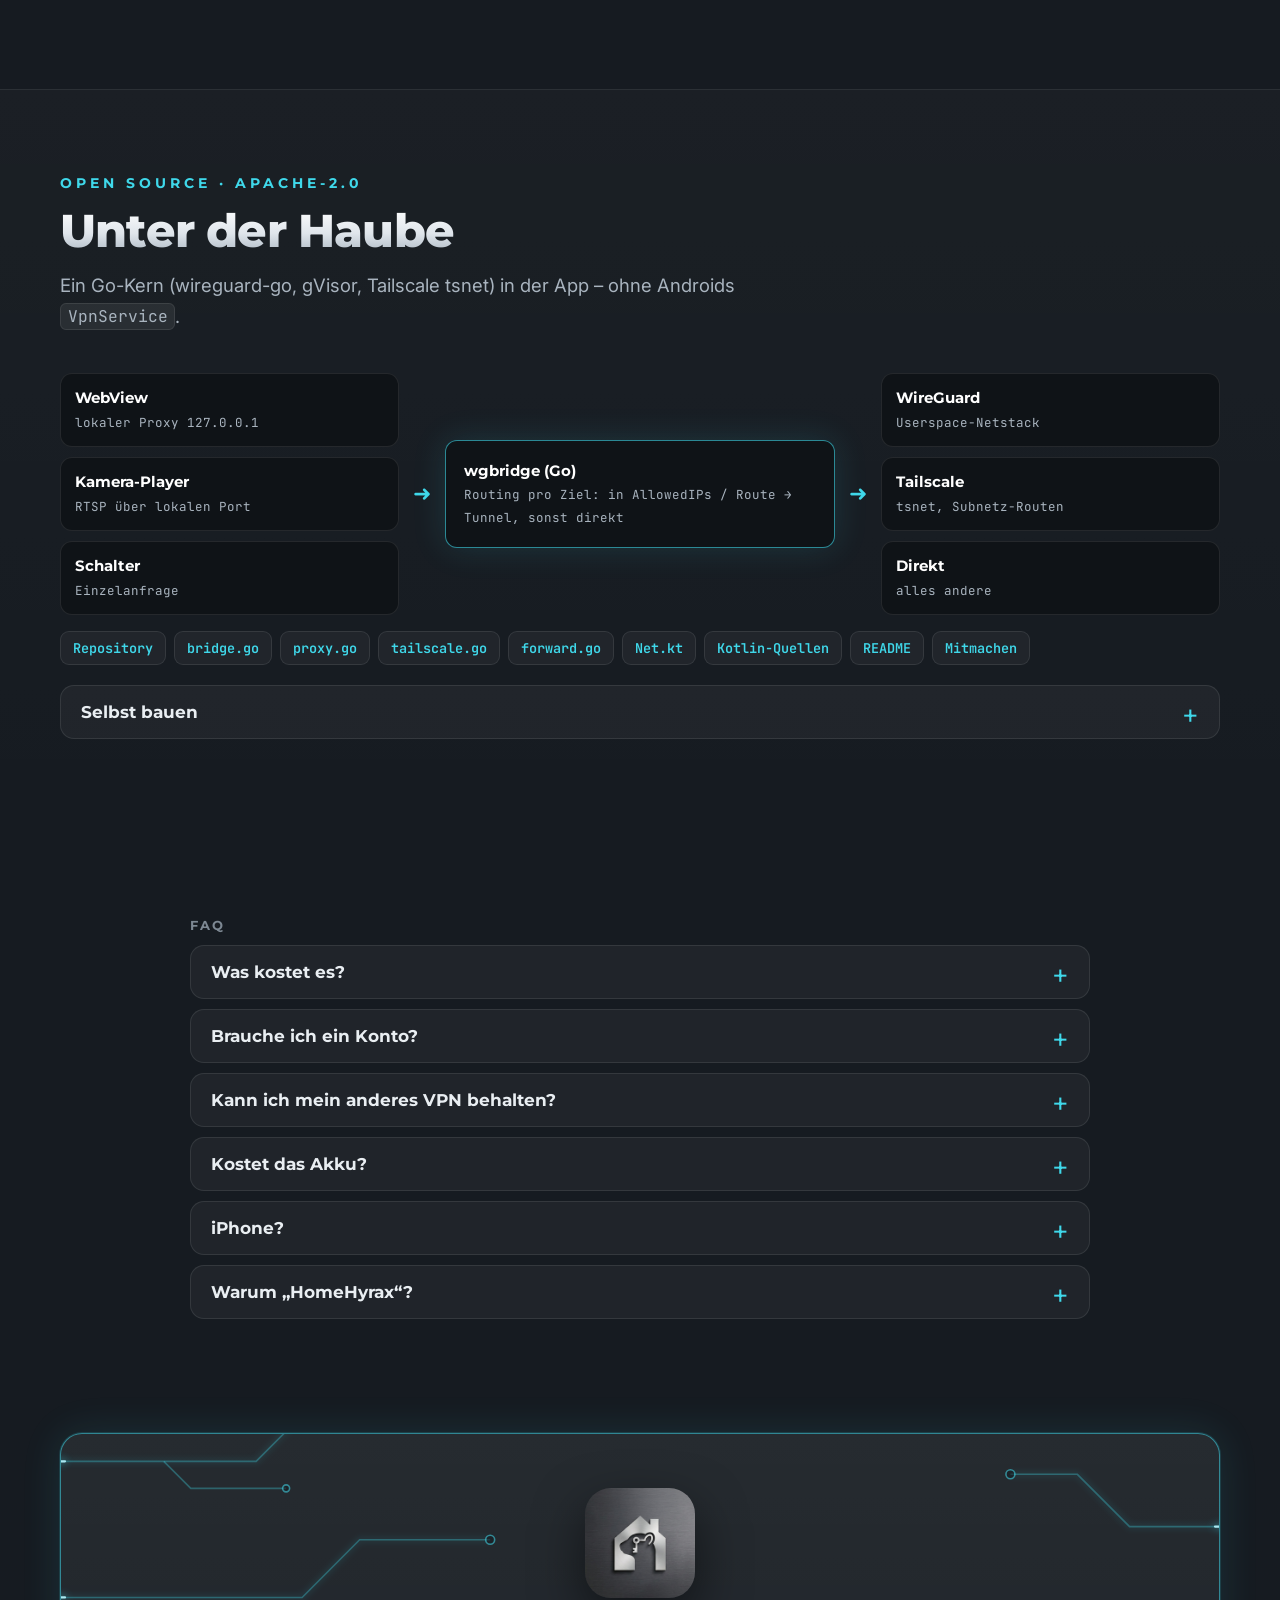
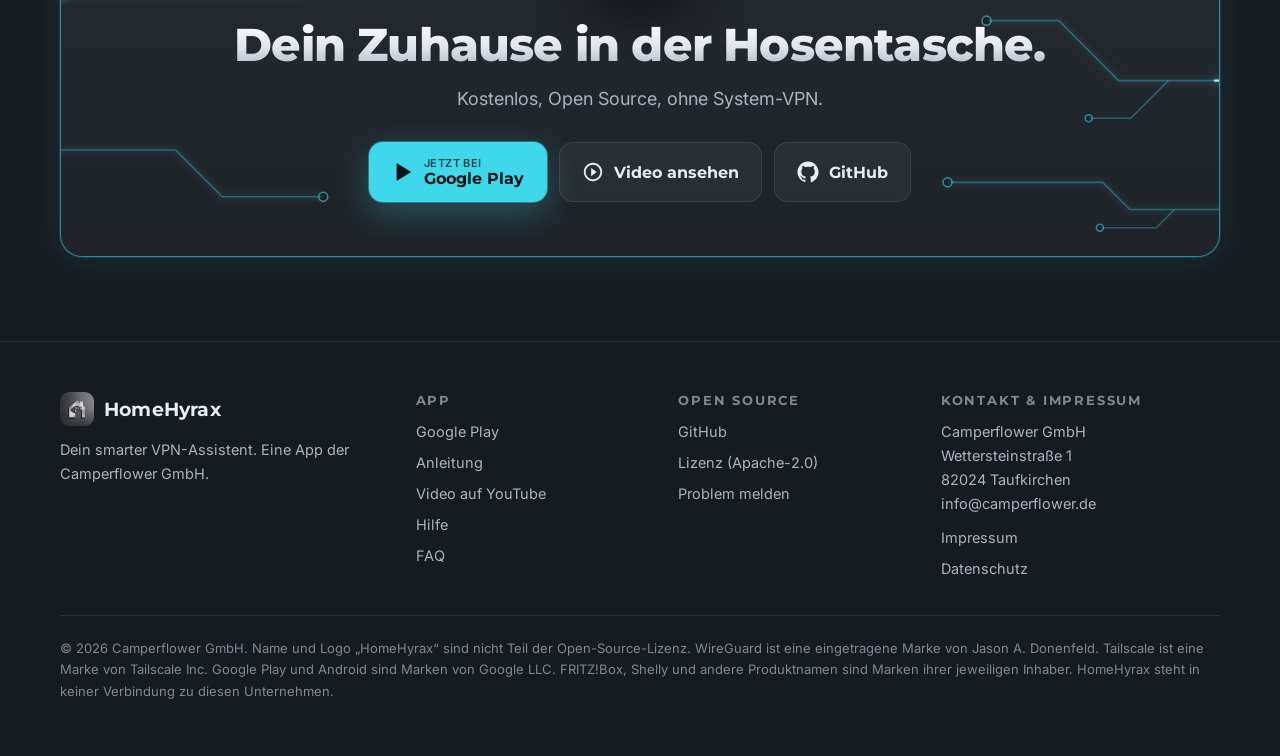
==== commit 25ce8a4f: "Update 2026-10-31" ====
--- a/site/public/de/index.html
+++ b/site/public/de/index.html
@@ -59,6 +59,7 @@
 <symbol id="i-mail" viewBox="0 0 24 24" fill="currentColor"><path d="M20 4H4c-1.1 0-1.99.9-1.99 2L2 18c0 1.1.9 2 2 2h16c1.1 0 2-.9 2-2V6c0-1.1-.9-2-2-2zm0 4l-8 5-8-5V6l8 5 8-5v2z"/></symbol>
 <symbol id="i-video" viewBox="0 0 24 24" fill="currentColor"><path d="M10 16.5l6-4.5-6-4.5v9zM12 2C6.48 2 2 6.48 2 12s4.48 10 10 10 10-4.48 10-10S17.52 2 12 2zm0 18c-4.41 0-8-3.59-8-8s3.59-8 8-8 8 3.59 8 8-3.59 8-8 8z"/></symbol>
 <symbol id="i-family" viewBox="0 0 24 24" fill="currentColor"><path d="M16 11c1.66 0 2.99-1.34 2.99-3S17.66 5 16 5c-1.66 0-3 1.34-3 3s1.34 3 3 3zm-8 0c1.66 0 2.99-1.34 2.99-3S9.66 5 8 5C6.34 5 5 6.34 5 8s1.34 3 3 3zm0 2c-2.33 0-7 1.17-7 3.5V19h14v-2.5c0-2.33-4.67-3.5-7-3.5zm8 0c-.29 0-.62.02-.97.05 1.16.84 1.97 1.97 1.97 3.45V19h6v-2.5c0-2.33-4.67-3.5-7-3.5z"/></symbol>
+<symbol id="i-bell" viewBox="0 0 24 24" fill="currentColor"><path d="M12 22c1.1 0 2-.9 2-2h-4c0 1.1.89 2 2 2zm6-6v-5c0-3.07-1.64-5.64-4.5-6.32V4c0-.83-.67-1.5-1.5-1.5s-1.5.67-1.5 1.5v.68C7.63 5.36 6 7.92 6 11v5l-2 2v1h16v-1l-2-2z"/></symbol>
 <symbol id="i-help" viewBox="0 0 24 24" fill="currentColor"><path d="M12 2C6.48 2 2 6.48 2 12s4.48 10 10 10 10-4.48 10-10S17.52 2 12 2zm1 17h-2v-2h2v2zm2.07-7.75l-.9.92C13.45 12.9 13 13.5 13 15h-2v-.5c0-1.1.45-2.1 1.17-2.83l1.24-1.26c.37-.36.59-.86.59-1.41 0-1.1-.9-2-2-2s-2 .9-2 2H8c0-2.21 1.79-4 4-4s4 1.79 4 4c0 .88-.36 1.68-.93 2.25z"/></symbol>
 </svg>
 
@@ -216,6 +217,7 @@
             <li>Vollbild mit eigenem Symbol auf dem Startbildschirm</li>
             <li>Plakette zeigt <span class="ui">Zuhause · direkt</span> oder <span class="ui">Unterwegs · über WireGuard</span></li>
             <li>Live-Werte bleiben live, zweimal kurz oben nach unten wischen öffnet das Menü: <span class="ui">Aktualisieren</span> und <span class="ui">Einstellungen</span></li>
+            <li>Dateien hochladen (auch Fotos) und Anhänge wie PDF öffnen – auch unterwegs über den Tunnel; Mikrofon nur, wenn du es für den Eintrag erlaubst (https-Seiten)</li>
           </ul>
         </div>
       </div>
@@ -435,6 +437,22 @@
             <li>Das WLAN erkennt die App an Adressbereich, Router-Adresse und Domäne – <b>nicht</b> am Namen. Deshalb braucht HomeHyrax keine Standort-Berechtigung.</li>
           </ul>
           <div class="note info"><svg><use href="#i-info"/></svg><p><b>Tipp:</b> Ein fremdes WLAN mit demselben Standardnetz wie deins (z. B. eine andere FRITZ!Box mit <code>192.168.178.x</code>), in dem zufällig etwas unter der Zieladresse antwortet, hält die App für zuhause. Abhilfe: zuhause einen eigenen Adressbereich nutzen (z. B. <code>10.20.30.0/24</code>) oder den Eintrag auf VPN <span class="ui">Immer</span> stellen.</p></div>
+</div></details>
+<details id="push"><summary><svg><use href="#i-bell"/></svg>Push-Benachrichtigungen vom eigenen Server</summary><div>
+          <p>Wahlweise und standardmäßig aus. Deine Hausautomation, dein NAS oder ein Skript schickt eine Nachricht – HomeHyrax zeigt sie als Benachrichtigung.</p>
+          <ol class="steps">
+            <li><span class="ui">⋮</span> → <span class="ui">Benachrichtigungen</span> → <span class="ui">Push-Benachrichtigungen</span> einschalten und Benachrichtigungen erlauben.</li>
+            <li><span class="ui">Testnachricht senden</span> – sie kommt in wenigen Sekunden an.</li>
+            <li>Den <span class="ui">Push-Schlüssel</span> kopieren und deinem Absender geben (nur deinem eigenen – wer ihn hat, kann diesem Handy Benachrichtigungen schicken).</li>
+          </ol>
+          <pre><code>curl -s https://camperflower.de/keys/v1/push -H 'Content-Type: application/json' \
+  -d '{"key":"&lt;Push-Schlüssel&gt;","ch":"urgent","title":"Wasser im Keller","body":"Sensor 2"}'</code></pre>
+          <ul class="ticks">
+            <li><code>ch</code>: <code>urgent</code> → Kanal <span class="ui">Dringend</span> (sofort, mit Ton), sonst <span class="ui">Mitteilungen</span>. Ton und „Nicht stören“ stellst du je Kanal in Android ein.</li>
+            <li><code>url</code> (optional): eine Adresse aus einem deiner Einträge – Antippen der Benachrichtigung öffnet ihn dort.</li>
+            <li>Bis zu 120 Nachrichten je Stunde; Titel bis 120, Text bis 2000 Zeichen.</li>
+          </ul>
+          <div class="note"><svg><use href="#i-info"/></svg><p>Die Zustellung läuft über Google Firebase Cloud Messaging und unseren Schlüsseldienst, der den Text nur durchreicht und nicht speichert. Ausgeschaltet hat HomeHyrax keinen Kontakt zu Google. Braucht die Google-Play-Dienste. Mehr in der <a href="https://camperflower.de/homehyrax-datenschutz/">Datenschutzerklärung</a>, Schnittstelle im <a href="https://github.com/matthiasharzheim/homehyrax/blob/main/keyserver/README.md">README des Schlüsseldienstes</a>.</p></div>
 </div></details>
     </div>
   </div>
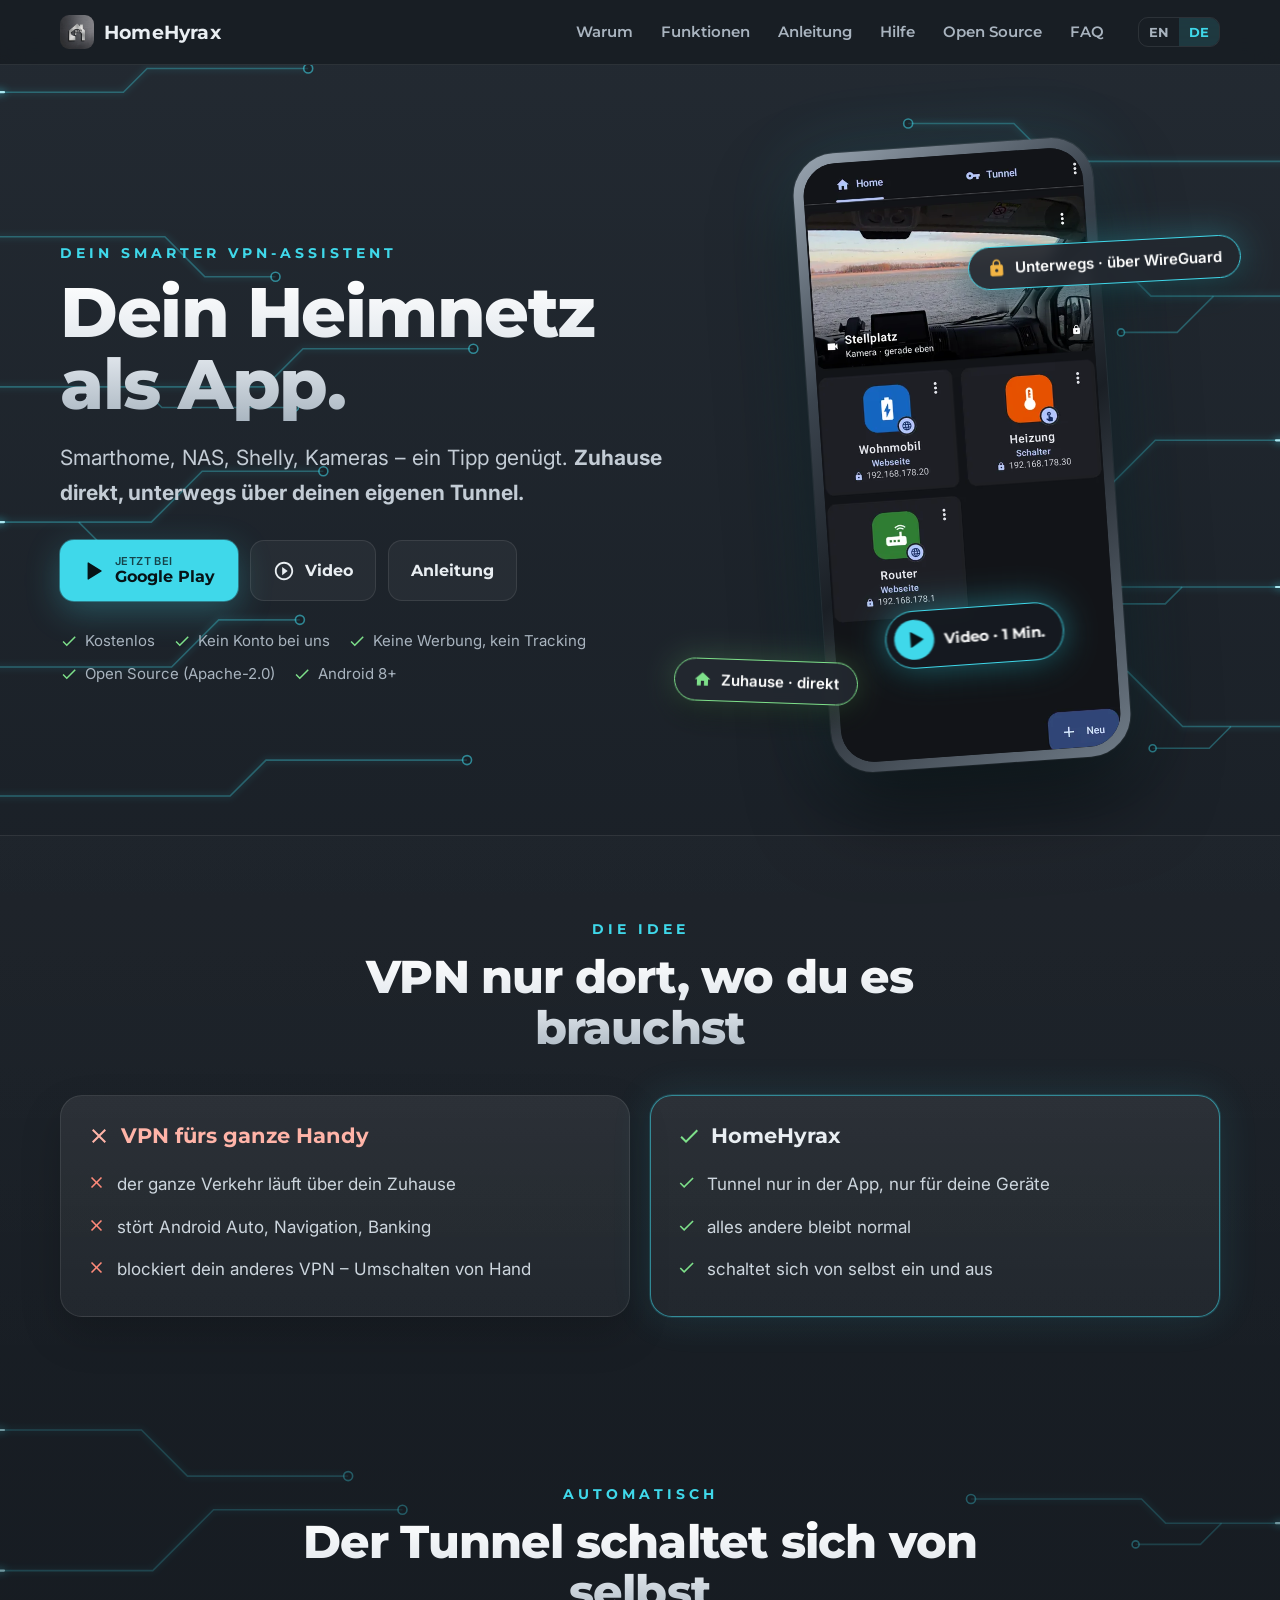
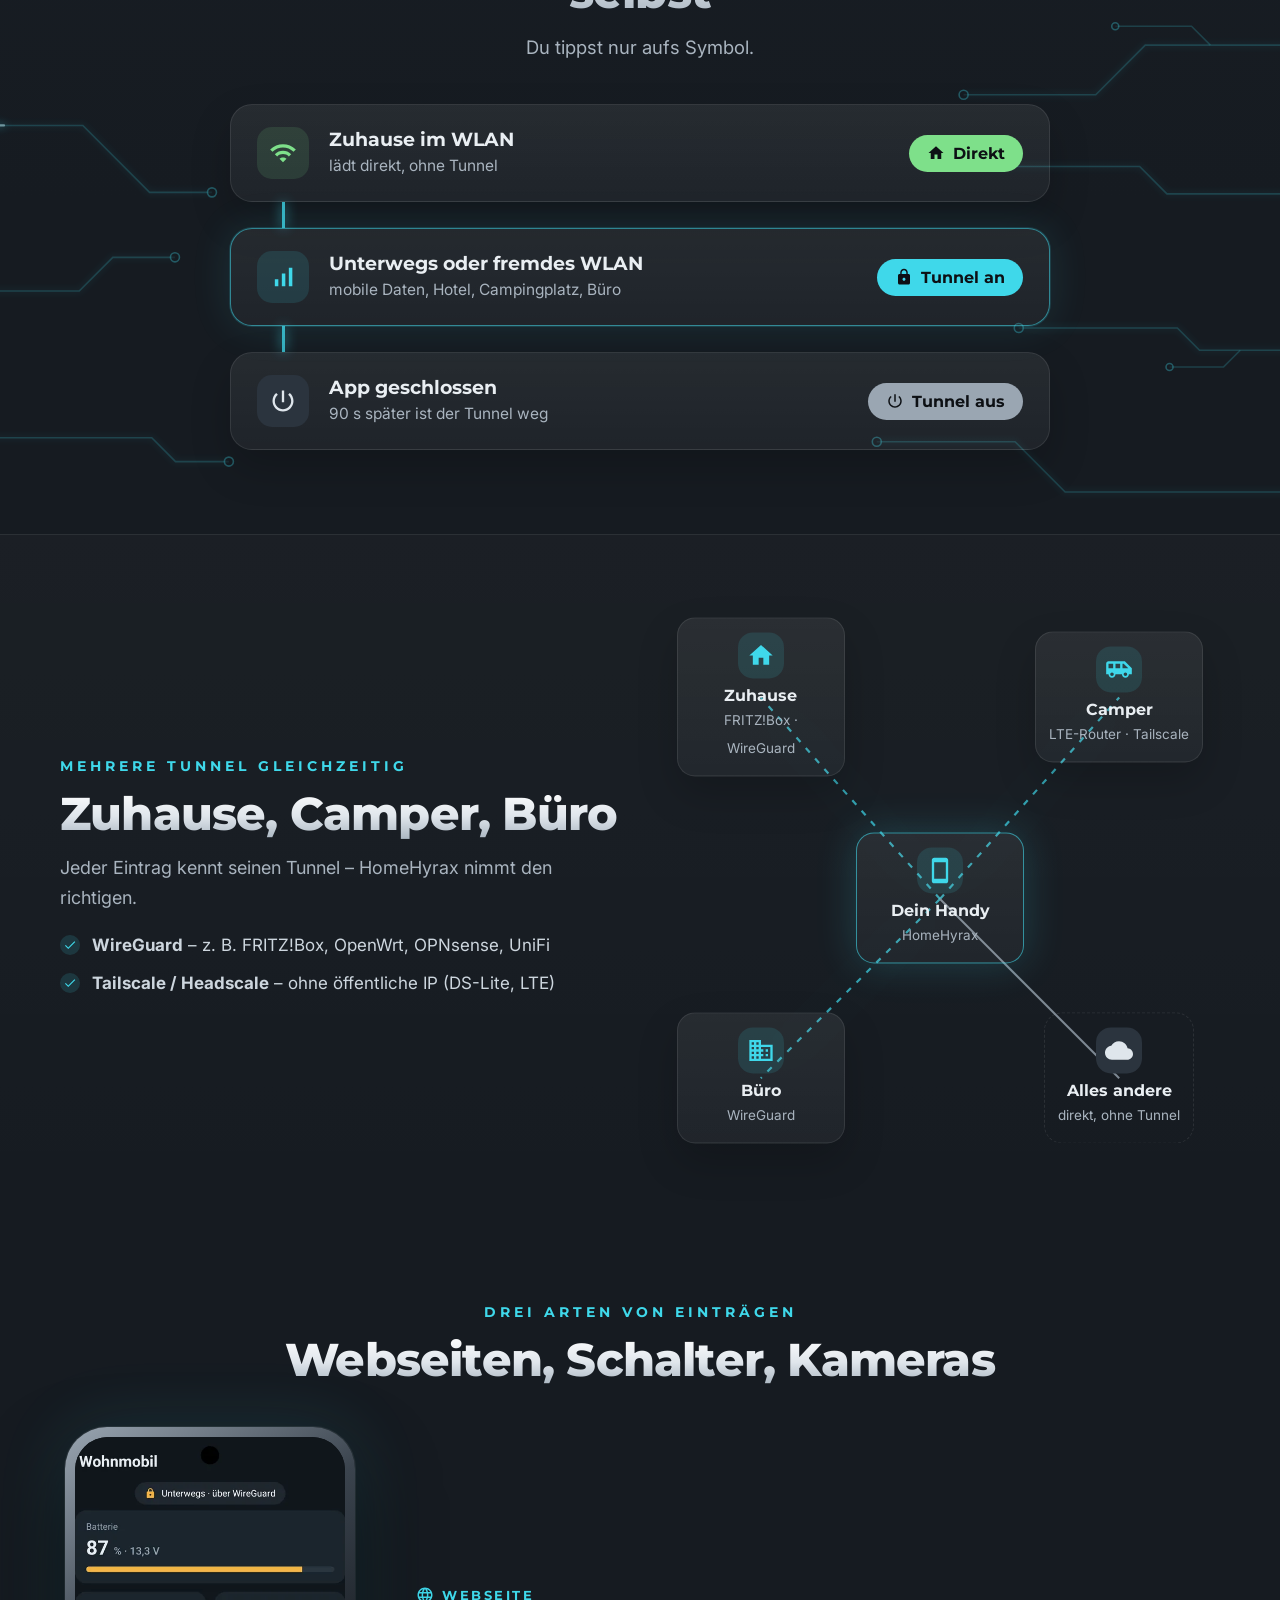
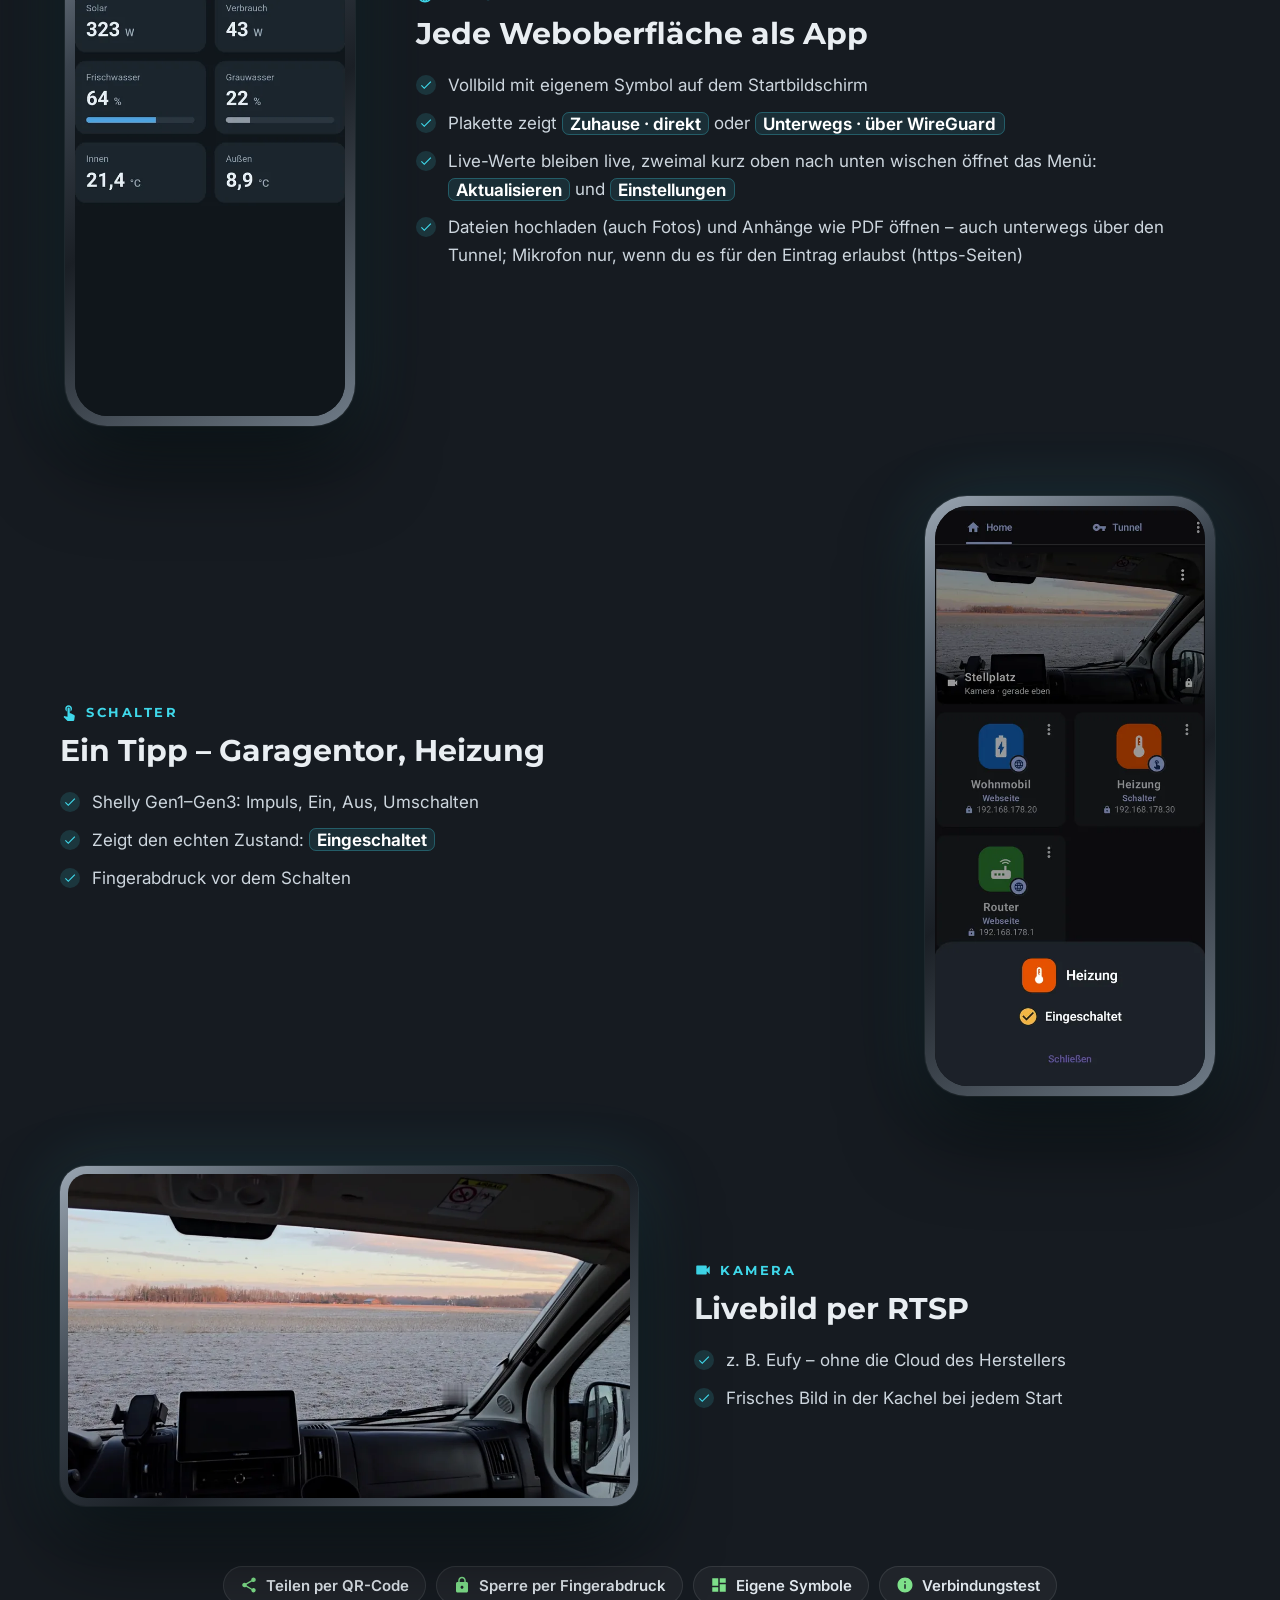
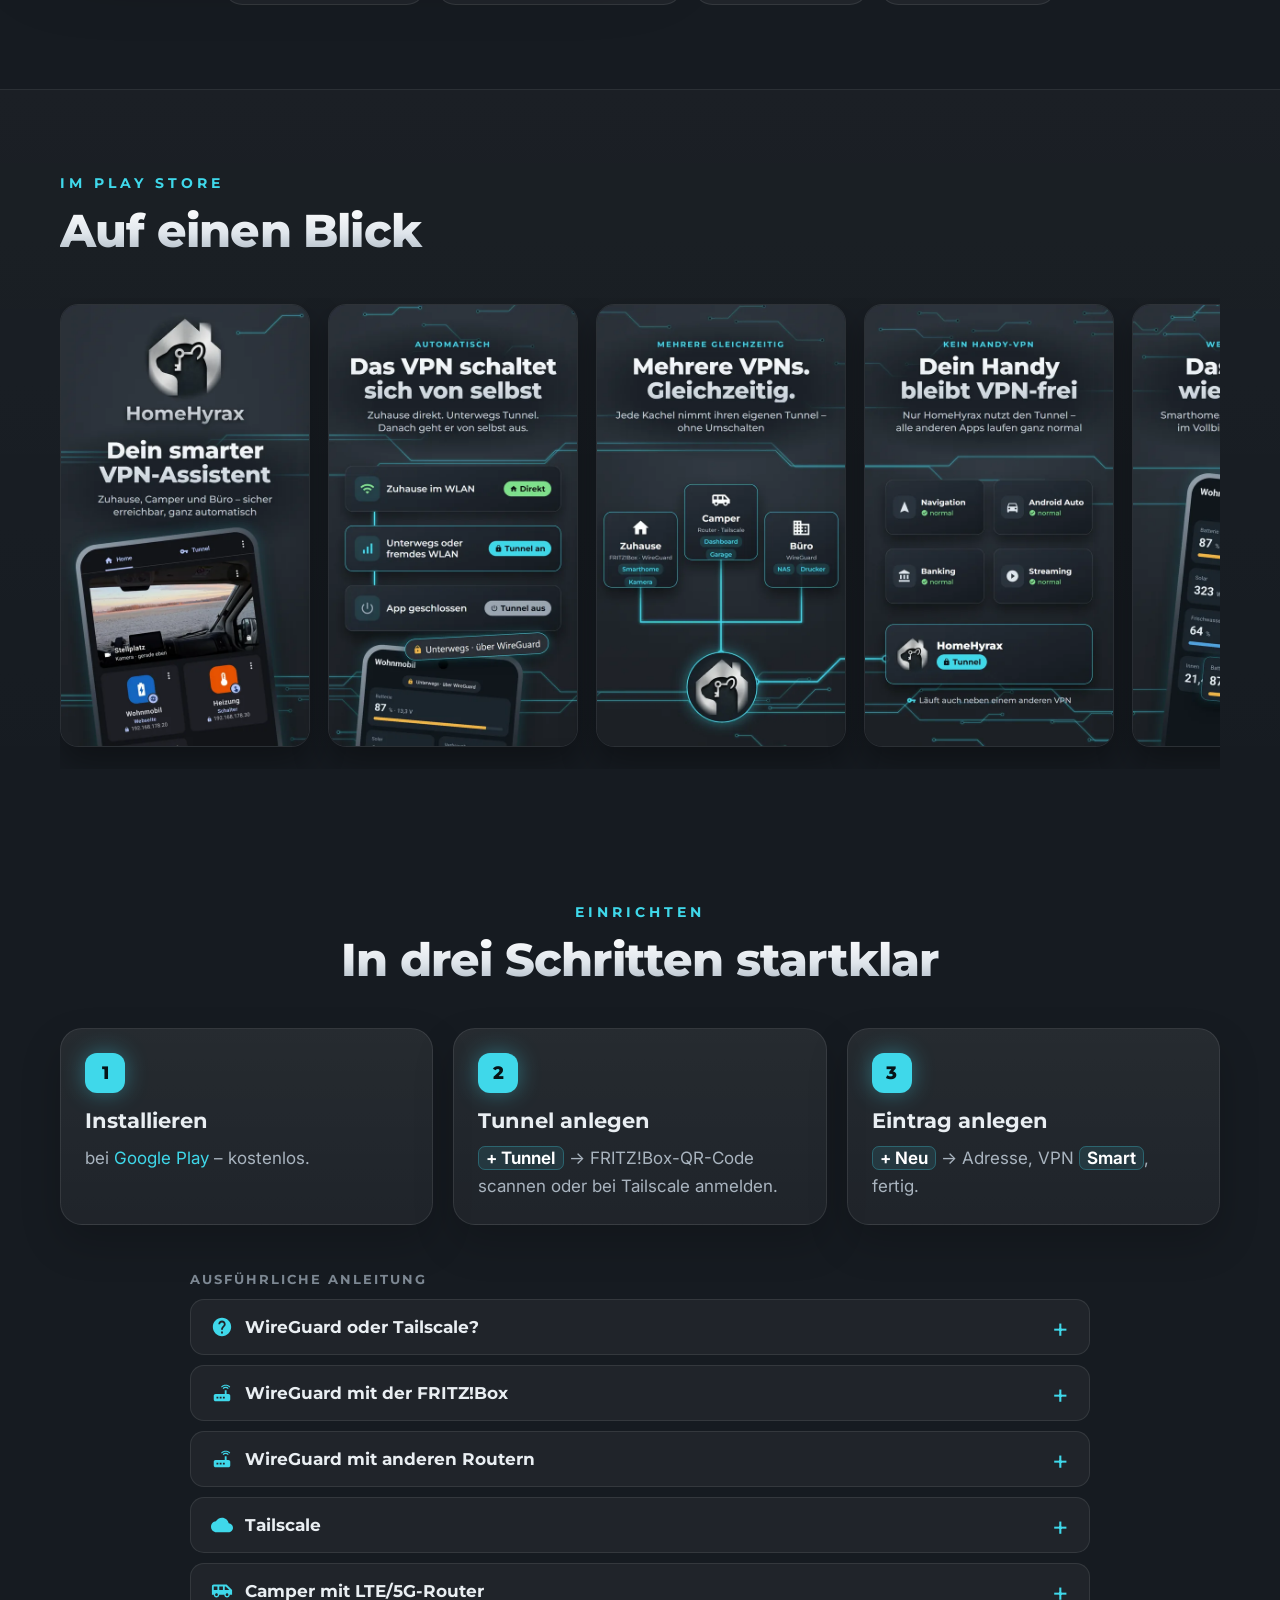
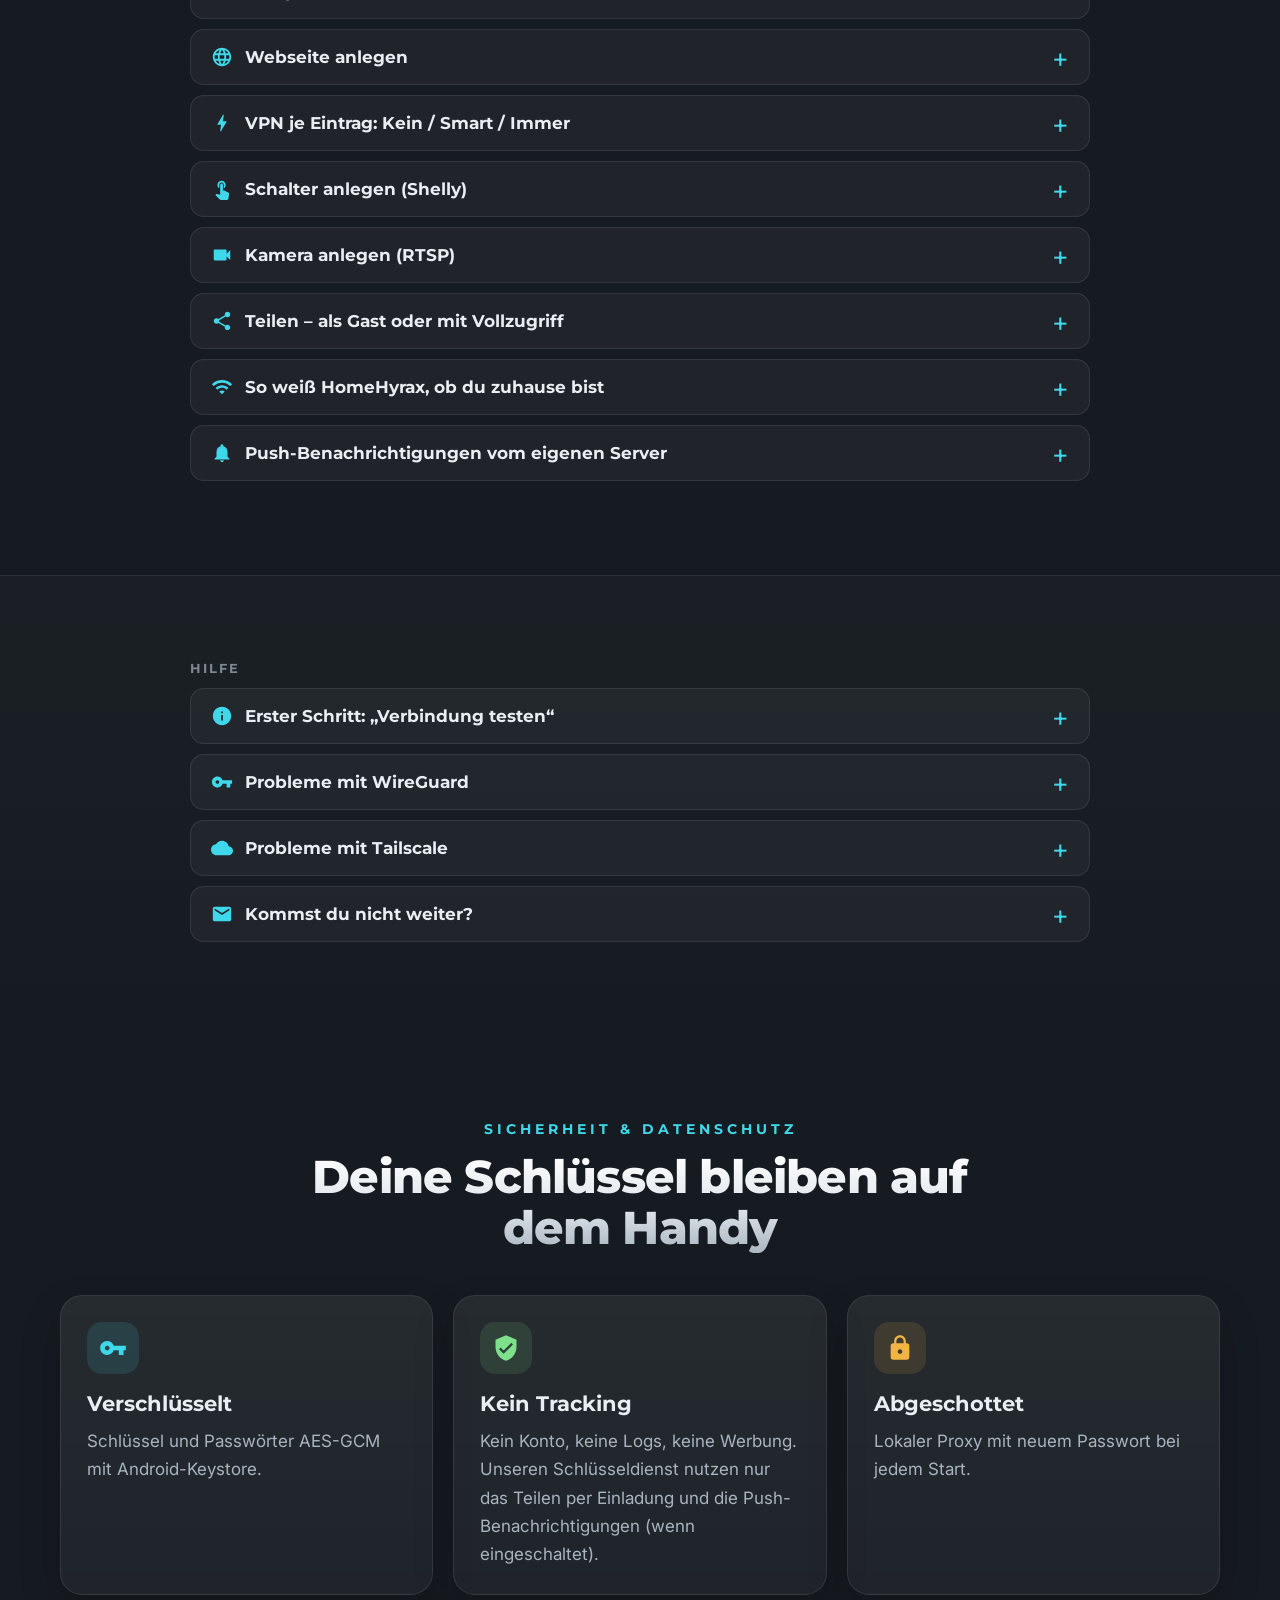
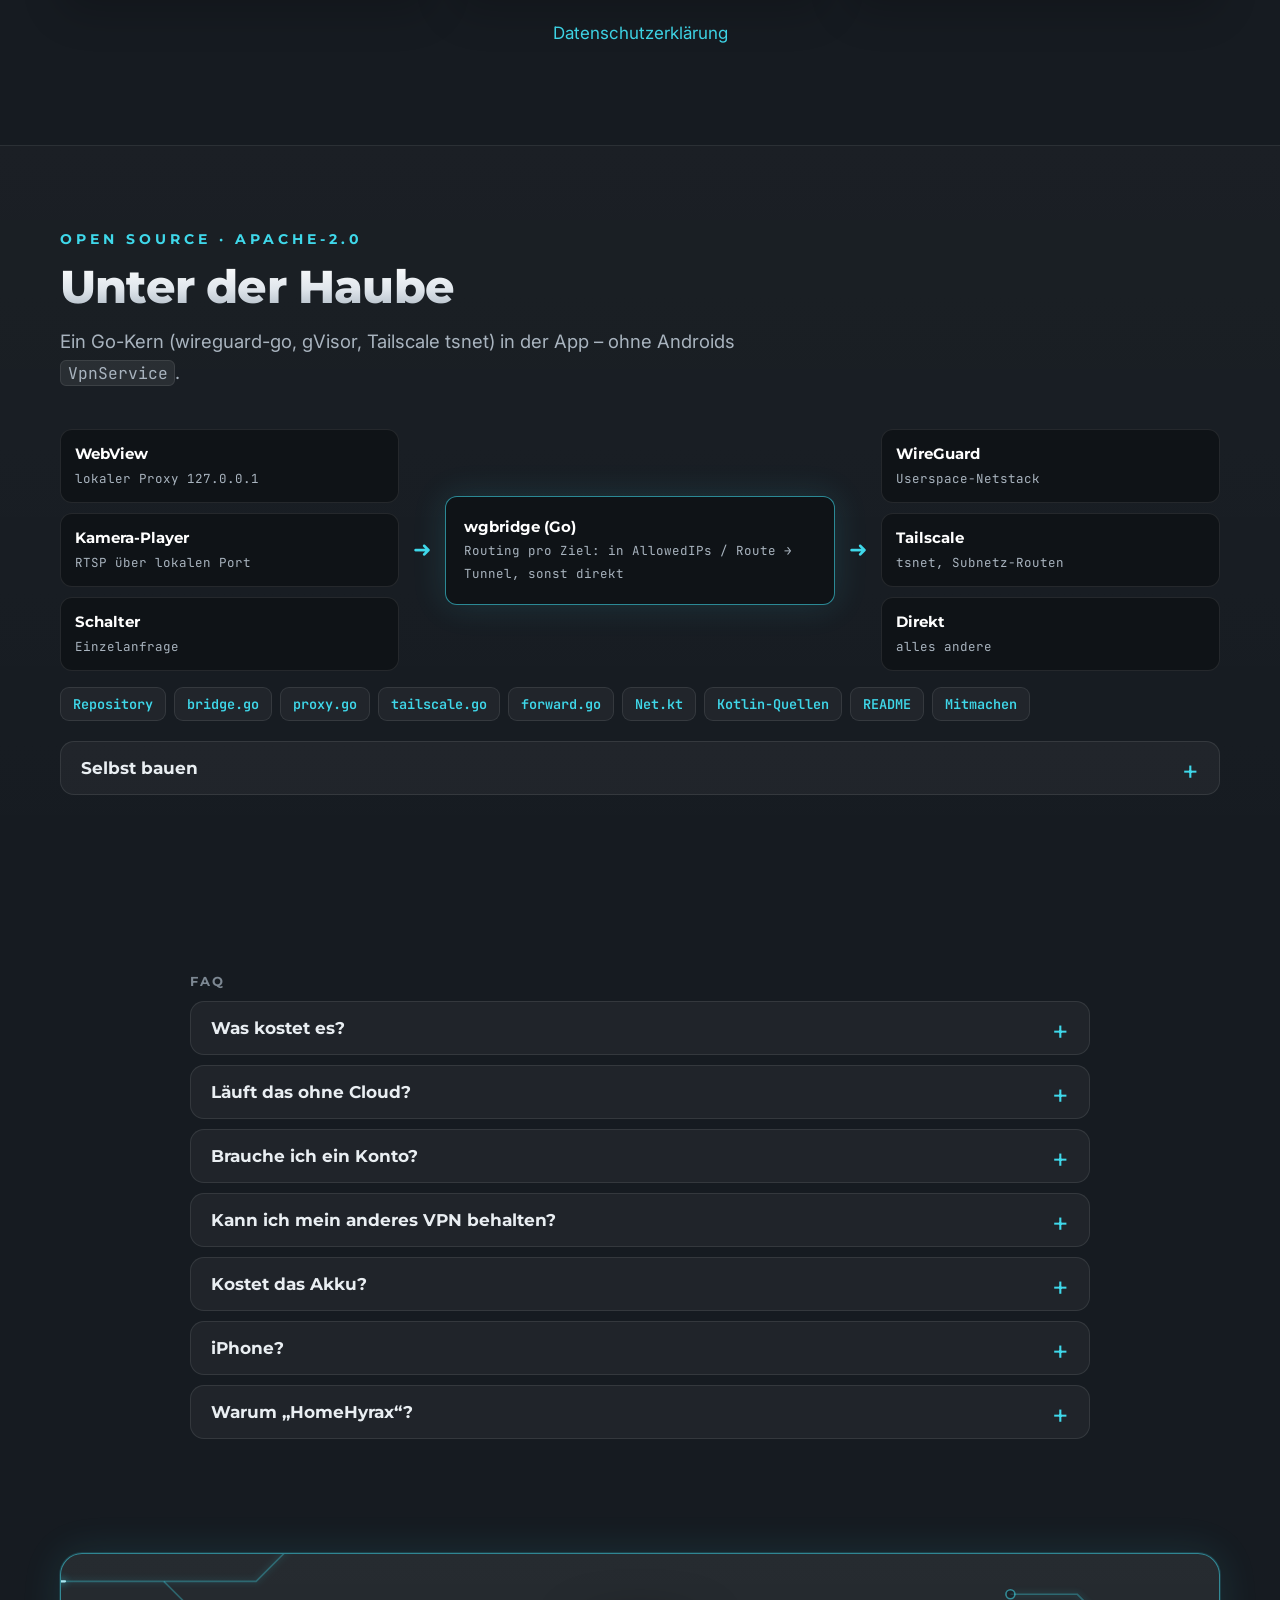
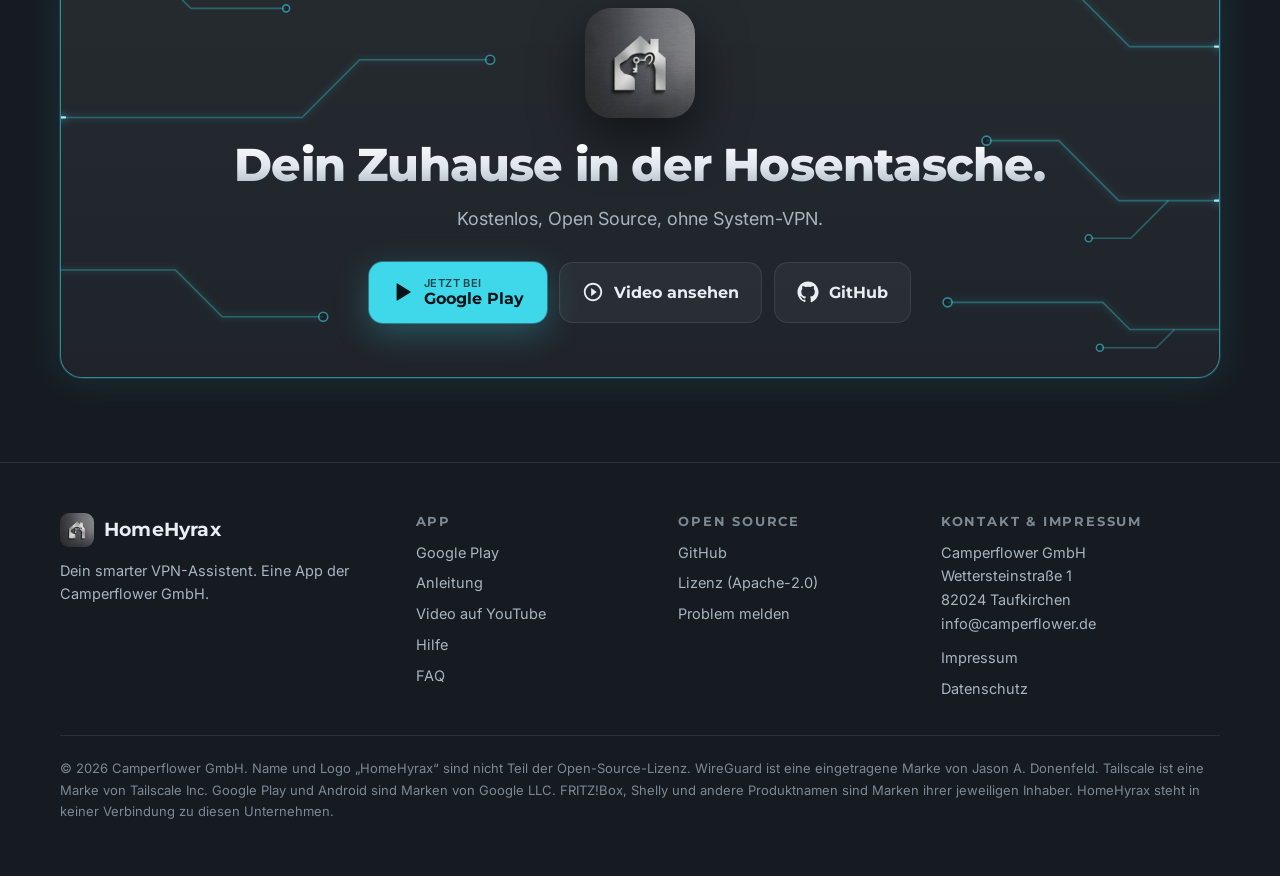
==== commit 1e087843: "Update 2026-10-31" ====
--- a/site/public/de/index.html
+++ b/site/public/de/index.html
@@ -290,7 +290,7 @@
               <h4><svg width="22" height="22" style="color:var(--cyan)"><use href="#i-key"/></svg>WireGuard</h4>
               <span class="best">Am schnellsten und privatesten</span>
               <ul>
-                <li>Das Handy verbindet sich <b>direkt</b> mit deinem Router, niemand dazwischen</li>
+                <li>Das Handy verbindet sich <b>direkt</b> mit deinem Router – kein Konto, kein Cloud-Dienst dazwischen</li>
                 <li>Braucht einen von außen erreichbaren Anschluss: eigene öffentliche IPv4 (klassisches DSL/Glasfaser) oder IPv6</li>
                 <li>In der FRITZ!Box ab FRITZ!OS 7.50 eingebaut</li>
               </ul>
@@ -302,7 +302,7 @@
                 <li>Für DS-Lite, CGNAT, viele Kabel-/Glasfaseranschlüsse, LTE/5G-Router – z. B. im Camper</li>
                 <li>Keine Portfreigabe: beide Seiten verbinden sich nach außen</li>
                 <li>Braucht zuhause ein Gerät als Subnetz-Router (Raspberry Pi, NAS …)</li>
-                <li>Anmeldung über Tailscale (für Privatnutzer kostenlos) oder deinen eigenen Headscale-Server</li>
+                <li>Anmeldung und Vermittlung über die Server von Tailscale (für Privatnutzer kostenlos, Daten Ende-zu-Ende verschlüsselt) – oder über deinen eigenen Headscale-Server</li>
               </ul>
             </div>
           </div>
@@ -375,12 +375,23 @@
           <p class="muted">Mit einem <b>Auth-Key</b> (Tailscale-Verwaltung → Settings → Keys) lässt sich die Anmeldung im Browser überspringen, z. B. für ein Familien-Handy. Beim Teilen per QR-Code gibt HomeHyrax den Auth-Key nie weiter.</p>
 </div></details>
 <details id="g-camper"><summary><svg><use href="#i-camper"/></svg>Camper mit LTE/5G-Router</summary><div>
-          <p>Mobilfunk-Router sind von außen fast nie erreichbar – nimm Tailscale.</p>
+          <p>Mobilfunk-Router sind von außen fast nie erreichbar – das Handy kann sich also nicht direkt mit dem Camper verbinden. Gib dem Camper einen eigenen Adressbereich (z. B. <code>192.168.50.0/24</code>), anders als zuhause – sonst werden gleiche Adressen verwechselt.</p>
+          <h4>a) Mit Tailscale (der einfache Weg)</h4>
           <ul class="ticks">
             <li>Größere Teltonika-Modelle (RUTX, RUTM, TRB1/TRB5) haben Tailscale als Paket (System → Package Manager, danach Services → VPN → Tailscale; siehe Teltonika-Wiki „Tailscale Configuration Example“).</li>
             <li>Kleine Modelle wie der <b>RUT200</b> haben zu wenig Speicher: einen <b>Raspberry Pi Zero 2 W</b> per WLAN oder LAN anschließen und wie oben als Subnetz-Router einrichten.</li>
-            <li>Gib dem Camper einen eigenen Adressbereich (z. B. <code>192.168.50.0/24</code>), anders als zuhause – sonst werden gleiche Adressen verwechselt.</li>
+            <li>Tailscale ist für Privatnutzer kostenlos; Anmeldung und Vermittlung laufen über die Server von Tailscale. Ganz ohne fremden Dienst: eigener Headscale-Server (braucht einen von außen erreichbaren Rechner, oft ein gemieteter Server).</li>
           </ul>
+          <h4>b) Ohne Cloud-Dienst: WireGuard-Knoten zuhause</h4>
+          <p>Für Bastler. Zuhause läuft ein WireGuard-Server auf einem Gerät, das ohnehin durchläuft (Raspberry Pi, Linux-Rechner, NAS). Handy und Camper-Router wählen sich beide dort ein, der Server reicht die Anfragen vom Handy an den Camper weiter – eine übliche WireGuard-Kombination aus „Hub and Spoke“ (Handy) und „Site to Site“ (Camper-Router mit seinem Netz). Voraussetzung: dein Anschluss zuhause taugt für WireGuard (siehe <a href="#g-choose">WireGuard oder Tailscale?</a>), und der Camper-Router kann WireGuard (z. B. Teltonika RUT200, GL.iNet, OpenWrt).</p>
+          <ol class="steps">
+            <li>Im Heimrouter den UDP-Port des Servers (z. B. <code>51820</code>) an den Server weiterleiten, auf dem Server Weiterleiten einschalten (<code>net.ipv4.ip_forward = 1</code>). Damit auch Geräte im Heimnetz antworten können: NAT auf dem Server (PiVPN richtet das selbst ein) oder in der FRITZ!Box statische Routen für Tunnel- und Camper-Netz auf den Server (<span class="ui path">Heimnetz → Netzwerk → Netzwerkeinstellungen → IPv4-Routen</span>).</li>
+            <li>Auf dem Server zwei Peers anlegen: das Handy und den Camper-Router. Beim Camper-Router gehört das Camper-Netz in <code>AllowedIPs</code> (z. B. <code>10.8.0.3/32, 192.168.50.0/24</code>).</li>
+            <li>Im Camper-Router: <code>Endpoint</code> = DynDNS-Name deines Anschlusses mit Port (z. B. die MyFRITZ!-Adresse), <code>AllowedIPs</code> = Tunnelnetz (z. B. <code>10.8.0.0/24</code>), <code>PersistentKeepalive = 25</code> – der Camper baut die Verbindung selbst auf und hält sie im Mobilfunk offen. Die <code>AllowedIPs</code> müssen dort als Routen gelten (Teltonika: „Route Allowed IPs“), und die Firewall muss den Weg vom Tunnel ins Camper-Netz erlauben.</li>
+            <li>Die Konfiguration des Handys in HomeHyrax einlesen. Unter <code>AllowedIPs</code> stehen Tunnelnetz, Heimnetz und Camper-Netz – oder <code>0.0.0.0/0</code>, auch das passt: HomeHyrax schickt trotzdem nur die Adressen der zugeordneten Kacheln durch den Tunnel. Dann die Kacheln der Camper-Geräte (z. B. <code>192.168.50.10</code>) diesem Tunnel zuordnen.</li>
+          </ol>
+          <p class="muted">Anleitungen (Pro Custodibus, englisch): <a href="https://www.procustodibus.com/blog/2020/11/wireguard-hub-and-spoke-config/">Hub and Spoke</a>, <a href="https://www.procustodibus.com/blog/2020/12/wireguard-site-to-site-config/">Site to Site</a>. Diesen Aufbau haben wir mit einem echten Camper noch nicht durchgespielt. Fragen an <a href="mailto:info@camperflower.de">info@camperflower.de</a>.</p>
+          <div class="note"><svg><use href="#i-info"/></svg><p><b>Und nur mit der FRITZ!Box?</b> Die FRITZ!Box kann den Camper-Router per <span class="ui path">Netzwerke koppeln</span> mit dem Heimnetz verbinden: Dann erreicht dein Heimnetz die Camper-Geräte und umgekehrt. Für den Zugriff zwischen zwei angebundenen Standorten verlangt AVM aber eine eigene Verbindung zwischen ihnen. Dass Anfragen vom Handy unterwegs über die FRITZ!Box bis in den Camper kommen, ist deshalb nicht zu erwarten – dafür braucht es Weg a) oder b).</p></div>
 </div></details>
 <details id="g-web"><summary><svg><use href="#i-web"/></svg>Webseite anlegen</summary><div>
           <ol class="steps">
@@ -501,7 +512,7 @@
     </div>
     <div class="grid g3">
       <div class="card"><div class="ico c"><svg><use href="#i-key"/></svg></div><h3>Verschlüsselt</h3><p class="muted">Schlüssel und Passwörter AES-GCM mit Android-Keystore.</p></div>
-      <div class="card"><div class="ico g"><svg><use href="#i-shield"/></svg></div><h3>Kein Tracking</h3><p class="muted">Kein Konto, keine Logs, keine Werbung. Nur das Teilen per Einladung nutzt unseren Schlüsseldienst.</p></div>
+      <div class="card"><div class="ico g"><svg><use href="#i-shield"/></svg></div><h3>Kein Tracking</h3><p class="muted">Kein Konto, keine Logs, keine Werbung. Unseren Schlüsseldienst nutzen nur das Teilen per Einladung und die Push-Benachrichtigungen (wenn eingeschaltet).</p></div>
       <div class="card"><div class="ico y"><svg><use href="#i-lock"/></svg></div><h3>Abgeschottet</h3><p class="muted">Lokaler Proxy mit neuem Passwort bei jedem Start.</p></div>
     </div>
     <p class="muted" style="text-align:center;margin-top:24px"><a href="https://camperflower.de/homehyrax-datenschutz/">Datenschutzerklärung</a></p>
@@ -559,6 +570,7 @@
   <div class="wrap" style="max-width:900px">
     <p class="acc-title">FAQ</p>
     <details><summary>Was kostet es?</summary><div><p>Nichts. Kein Abo, keine Werbung. Tailscale ist für Privatnutzer kostenlos.</p></div></details>
+    <details><summary>Läuft das ohne Cloud?</summary><div><p>Mit WireGuard ja: Das Handy verbindet sich direkt mit deinem Router. Tailscale braucht für Anmeldung und Vermittlung die Server von Tailscale (für Privatnutzer kostenlos, Daten Ende-zu-Ende verschlüsselt) – oder deinen eigenen Headscale-Server. Unseren Schlüsseldienst nutzen nur das Teilen per Einladung und die optionalen Push-Benachrichtigungen (diese zusätzlich über Google Firebase).</p></div></details>
     <details><summary>Brauche ich ein Konto?</summary><div><p>Nicht bei uns. WireGuard braucht gar keins; Tailscale nutzt dein Tailscale-Konto oder deinen eigenen Headscale.</p></div></details>
     <details><summary>Kann ich mein anderes VPN behalten?</summary><div><p>Ja. HomeHyrax belegt nicht den VPN-Platz von Android.</p></div></details>
     <details><summary>Kostet das Akku?</summary><div><p>Nein. Den Tunnel gibt es nur, solange ein Eintrag offen ist; 90 s nach dem Schließen ist er weg.</p></div></details>
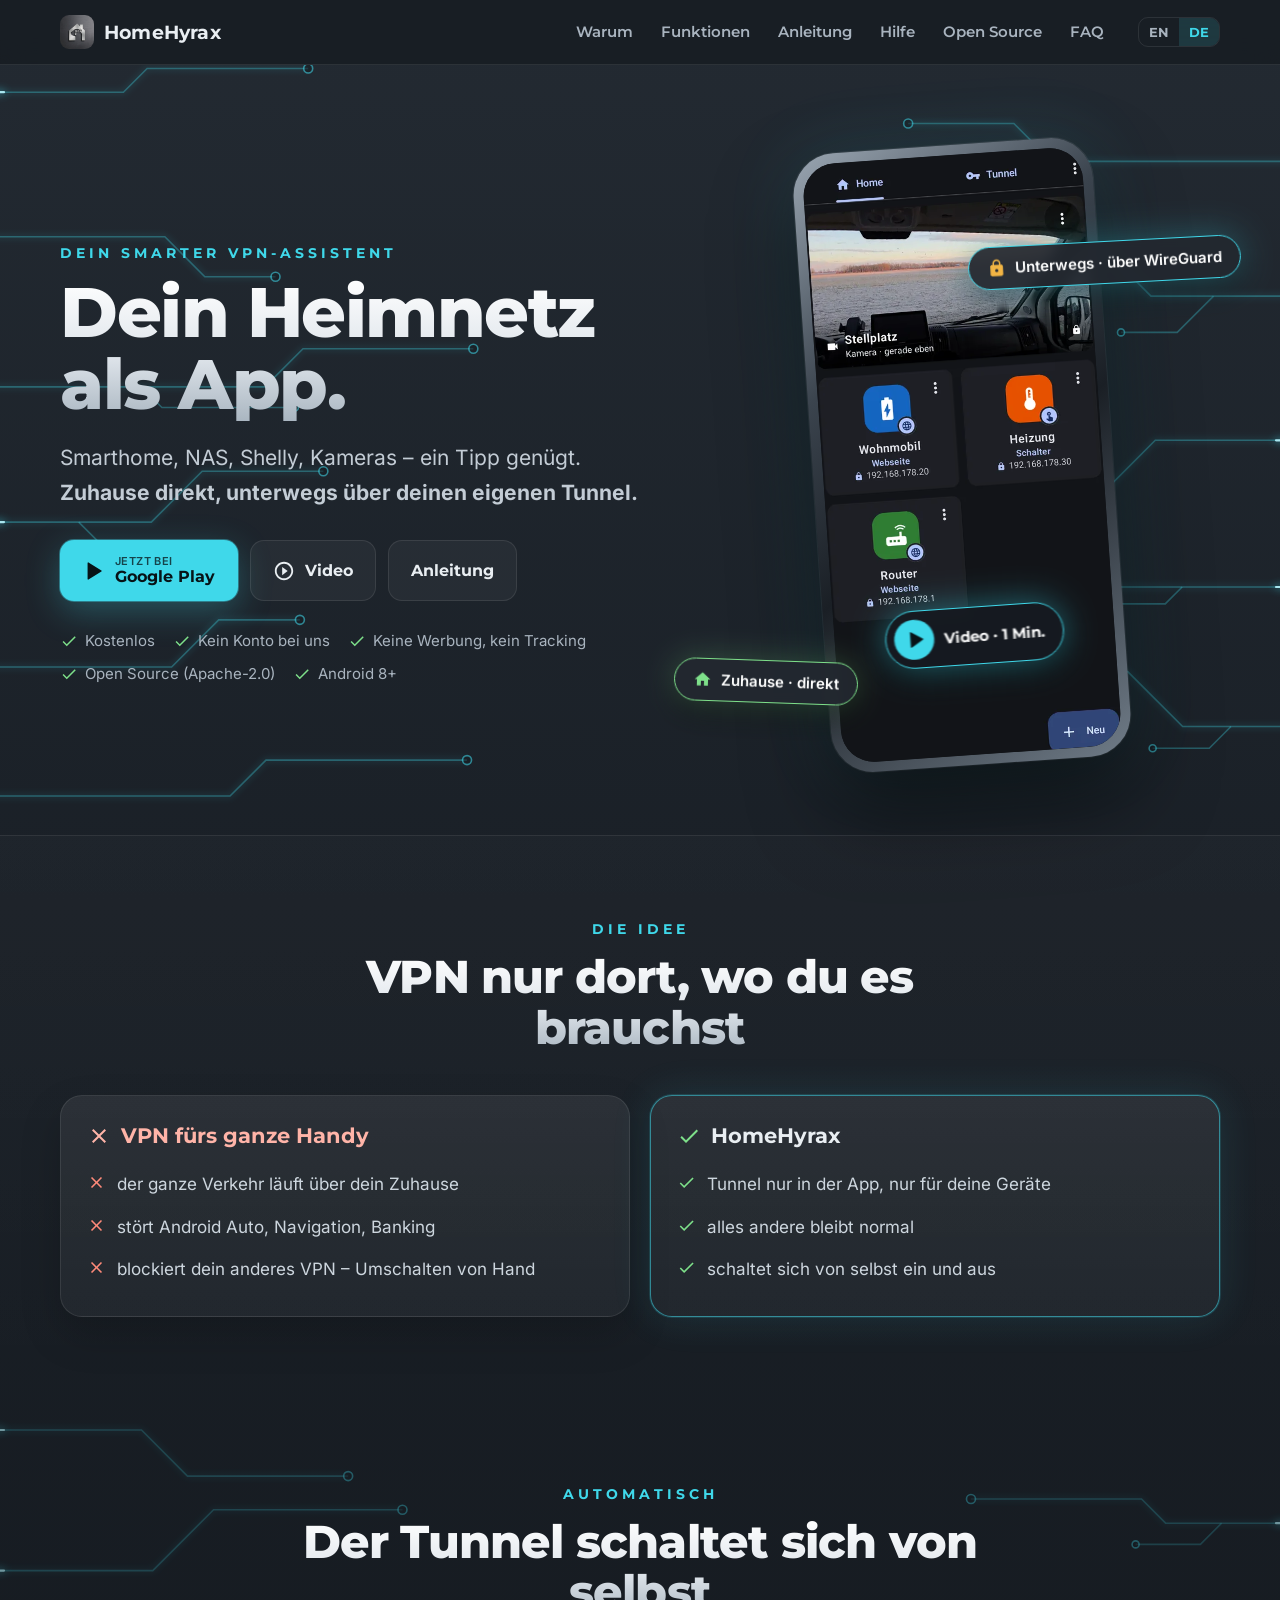
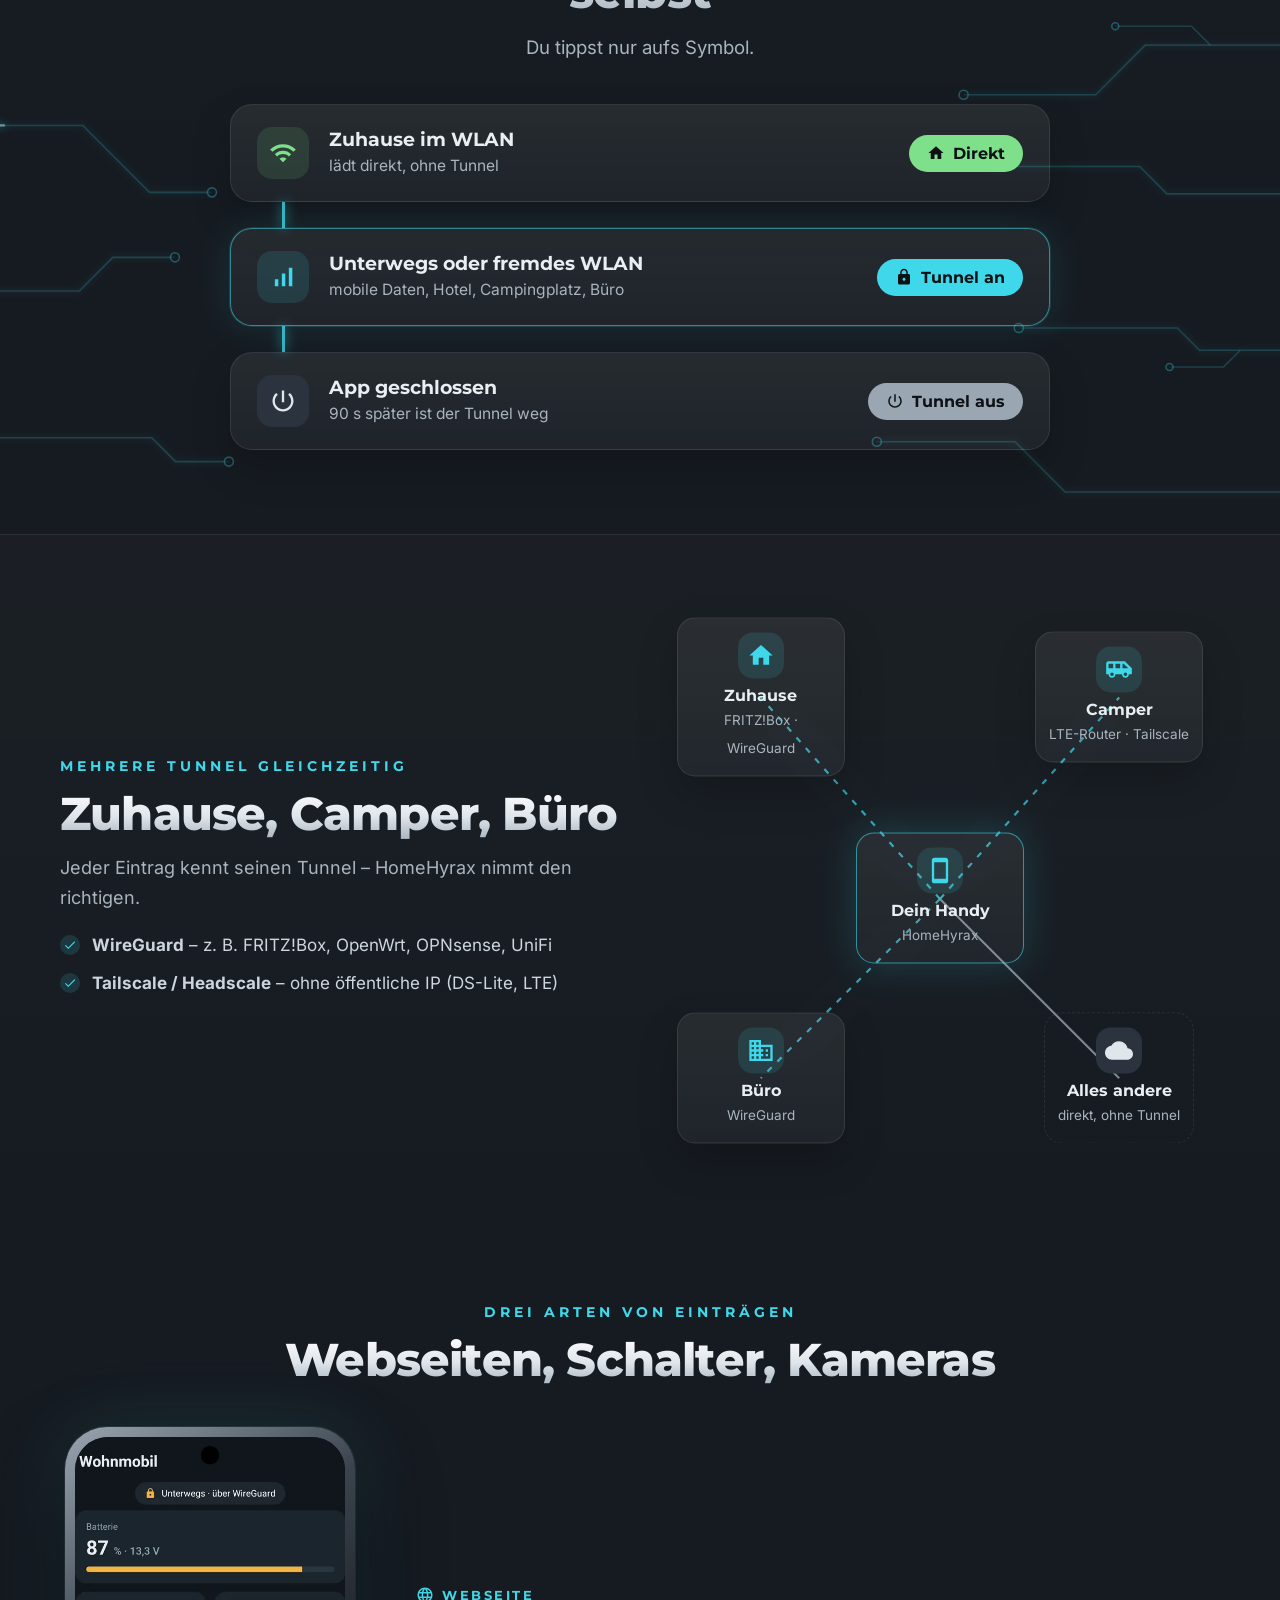
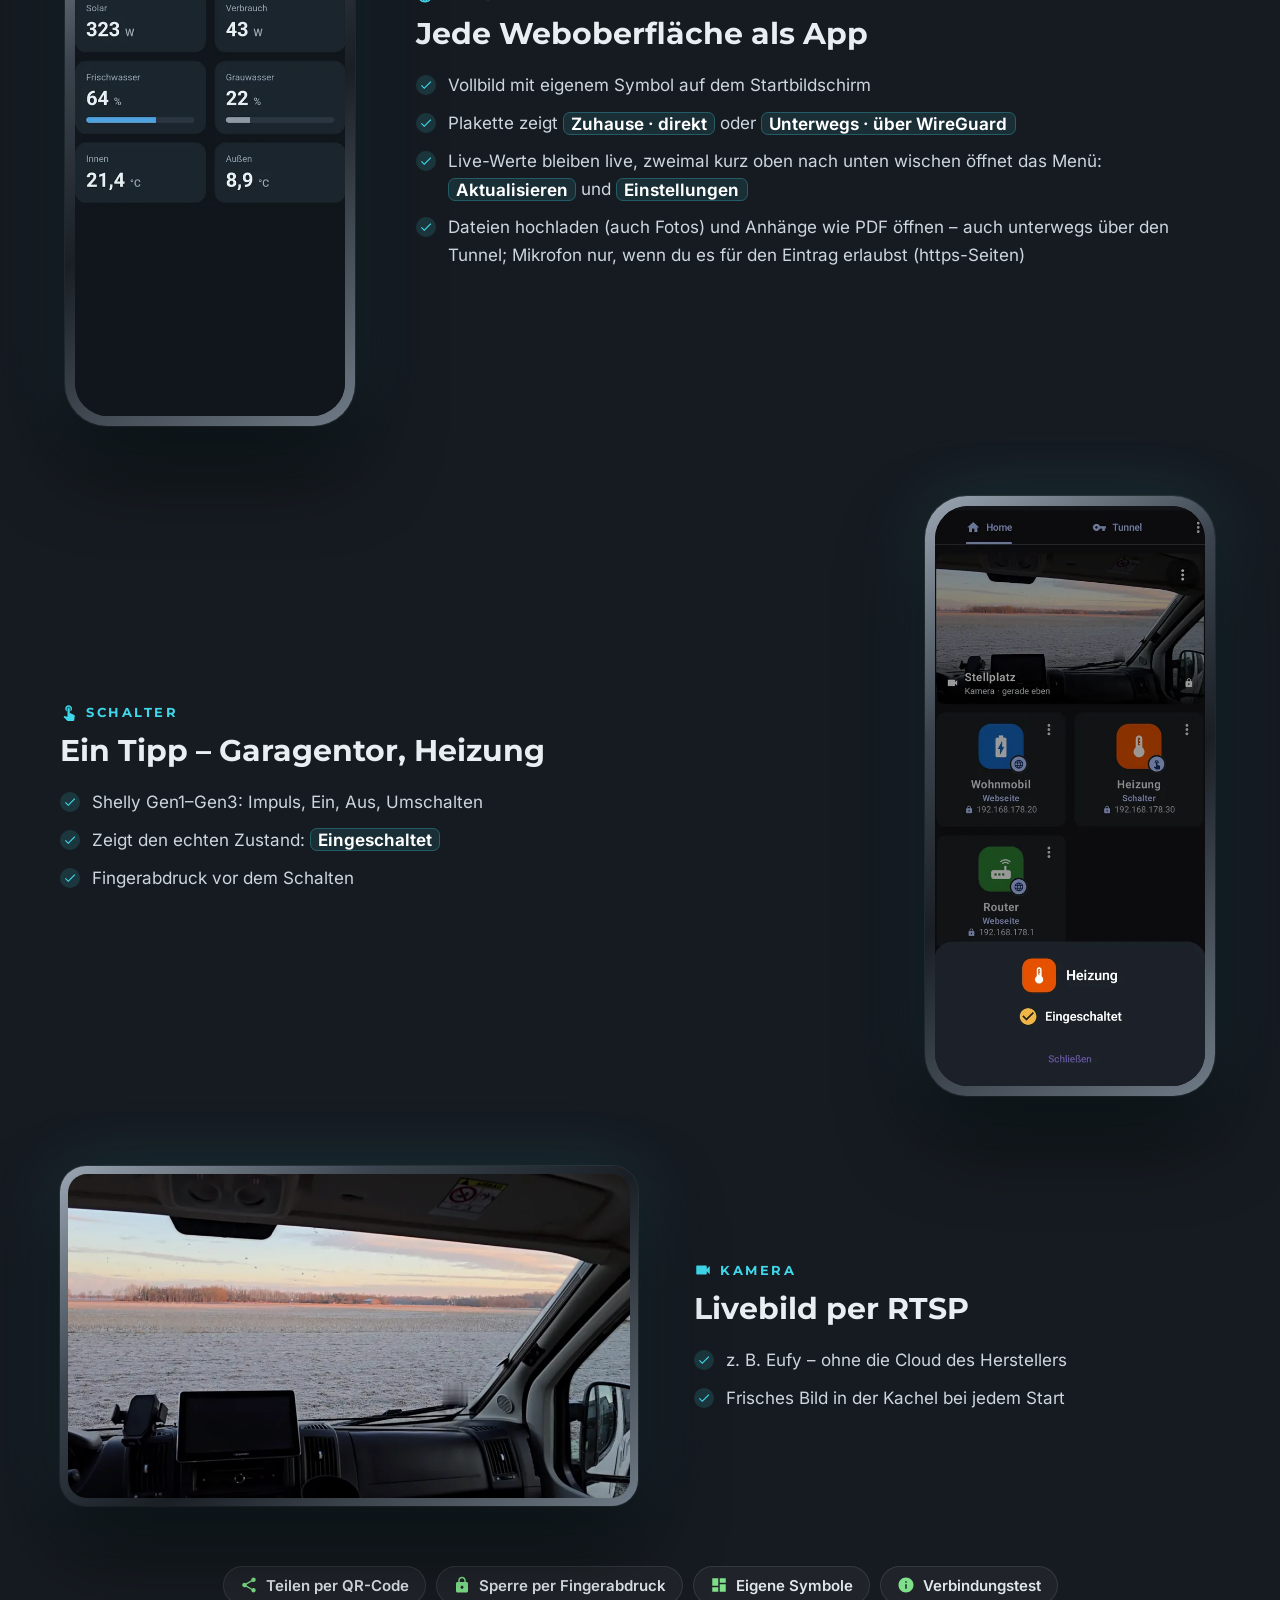
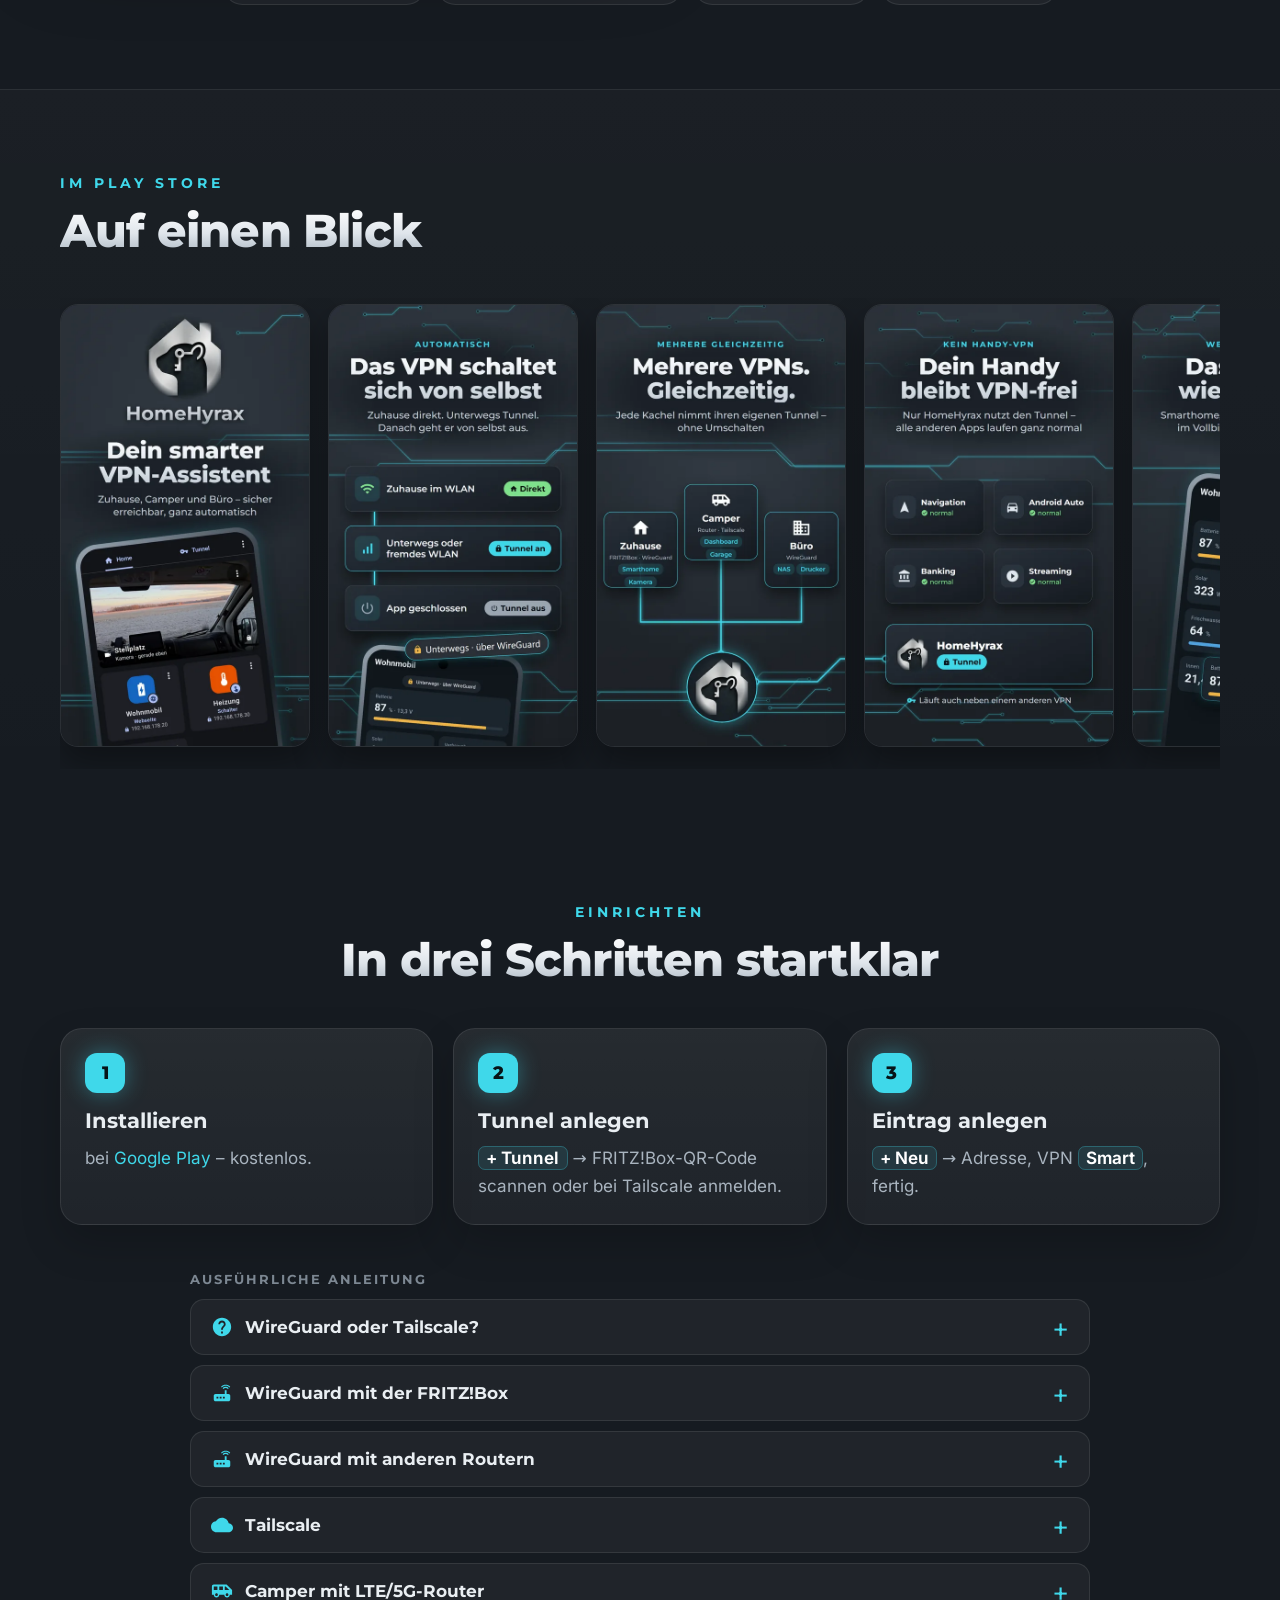
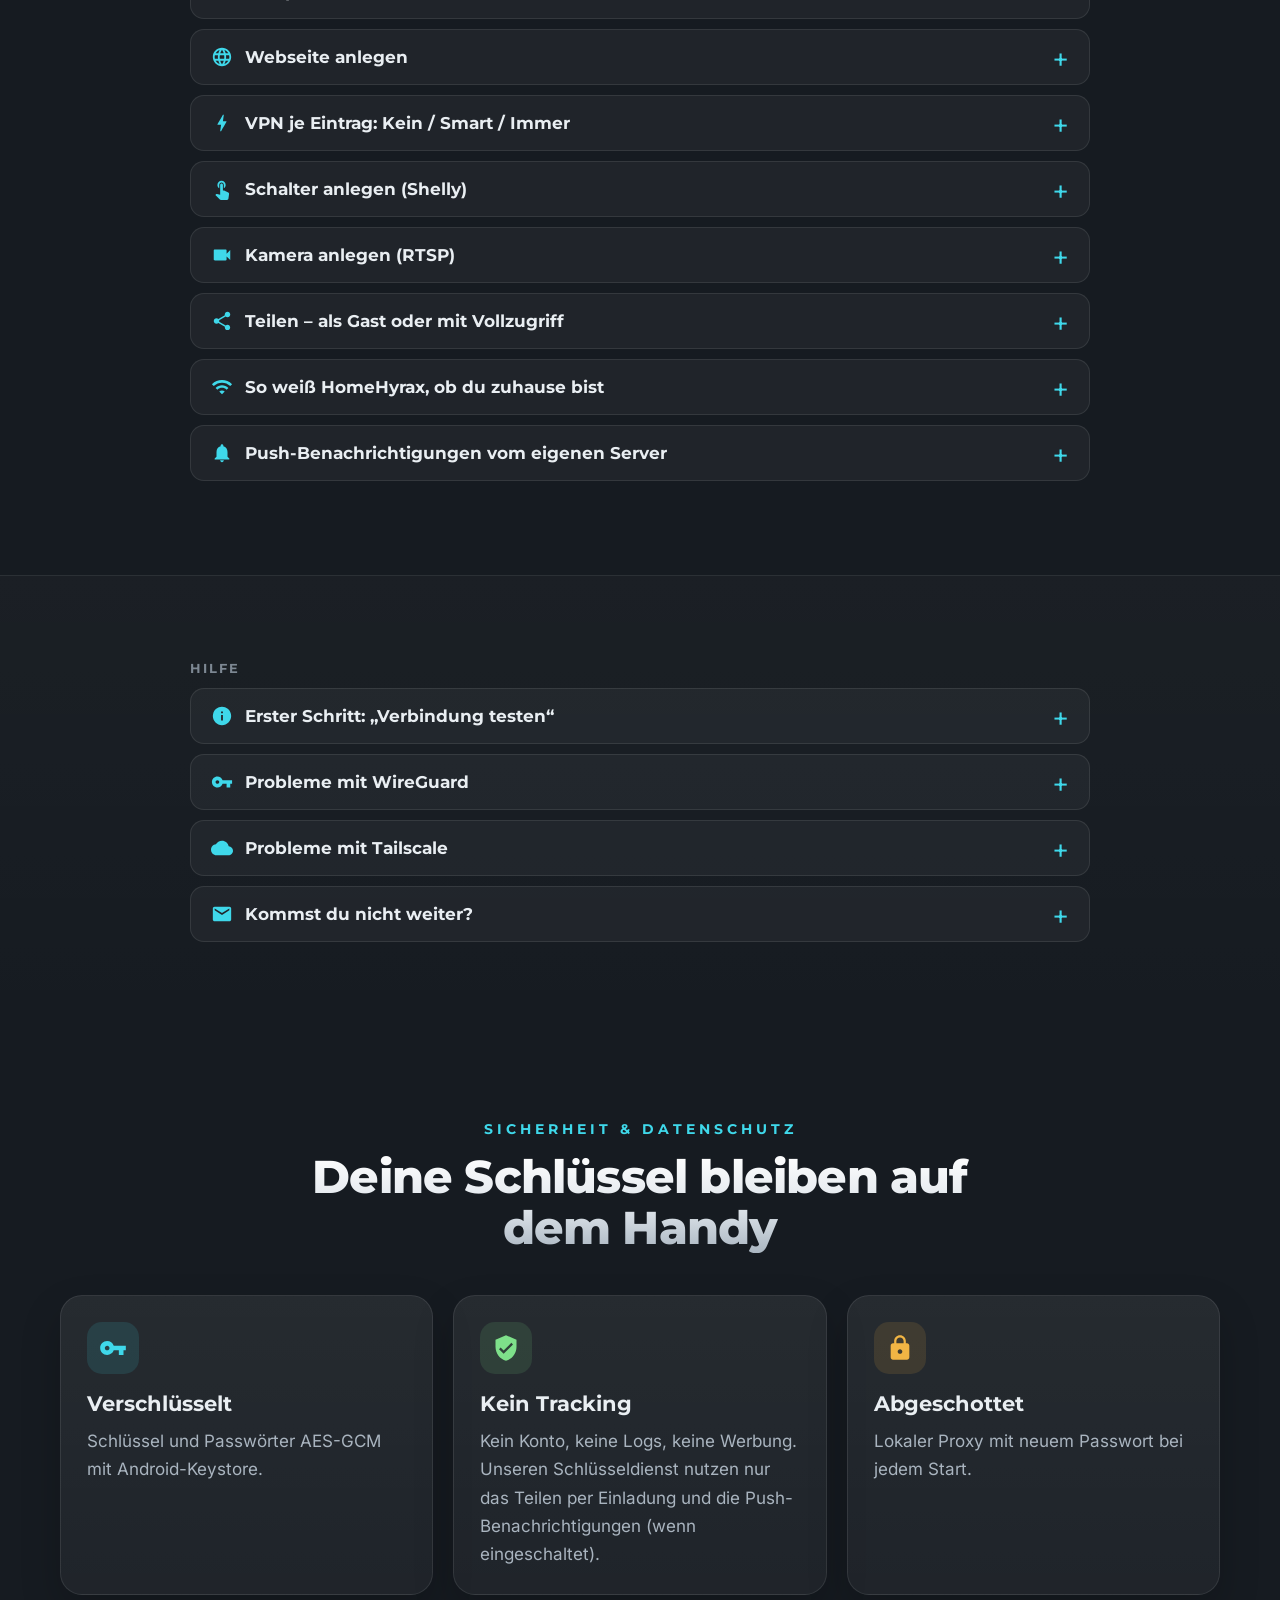
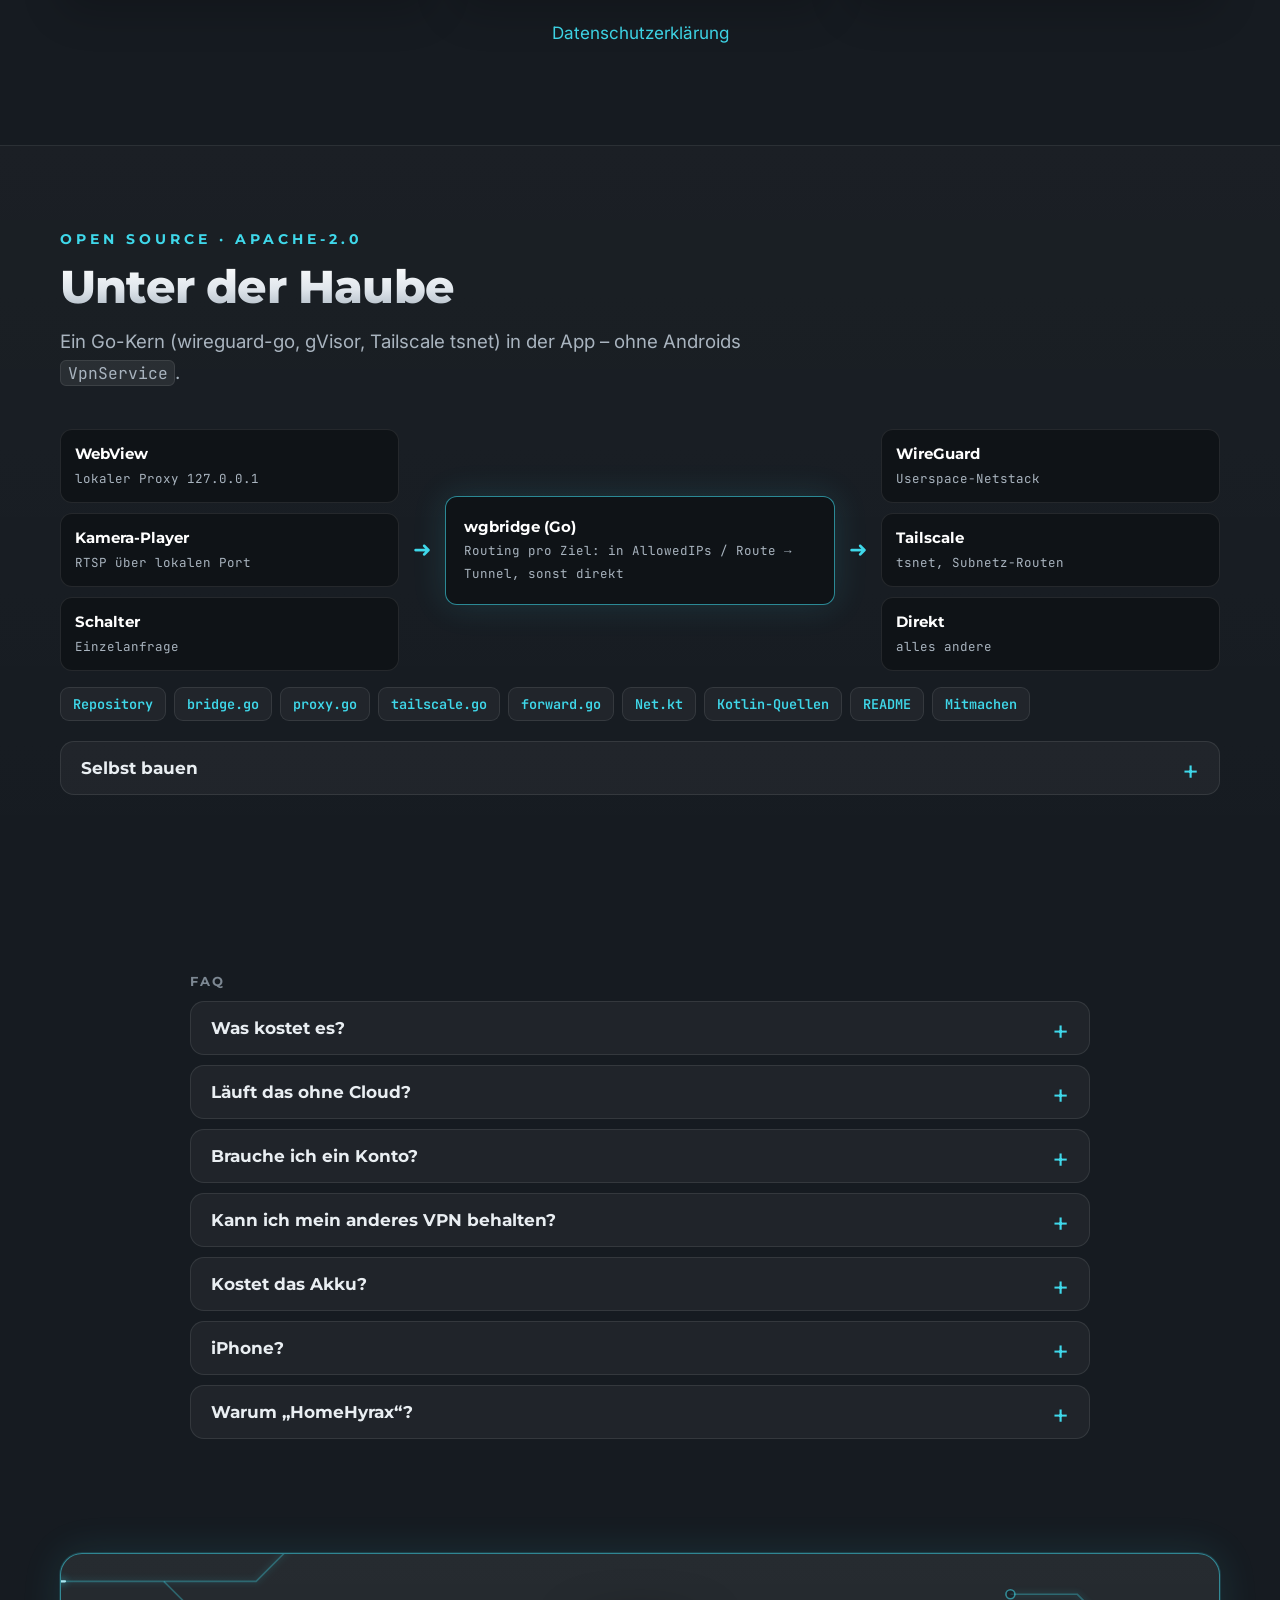
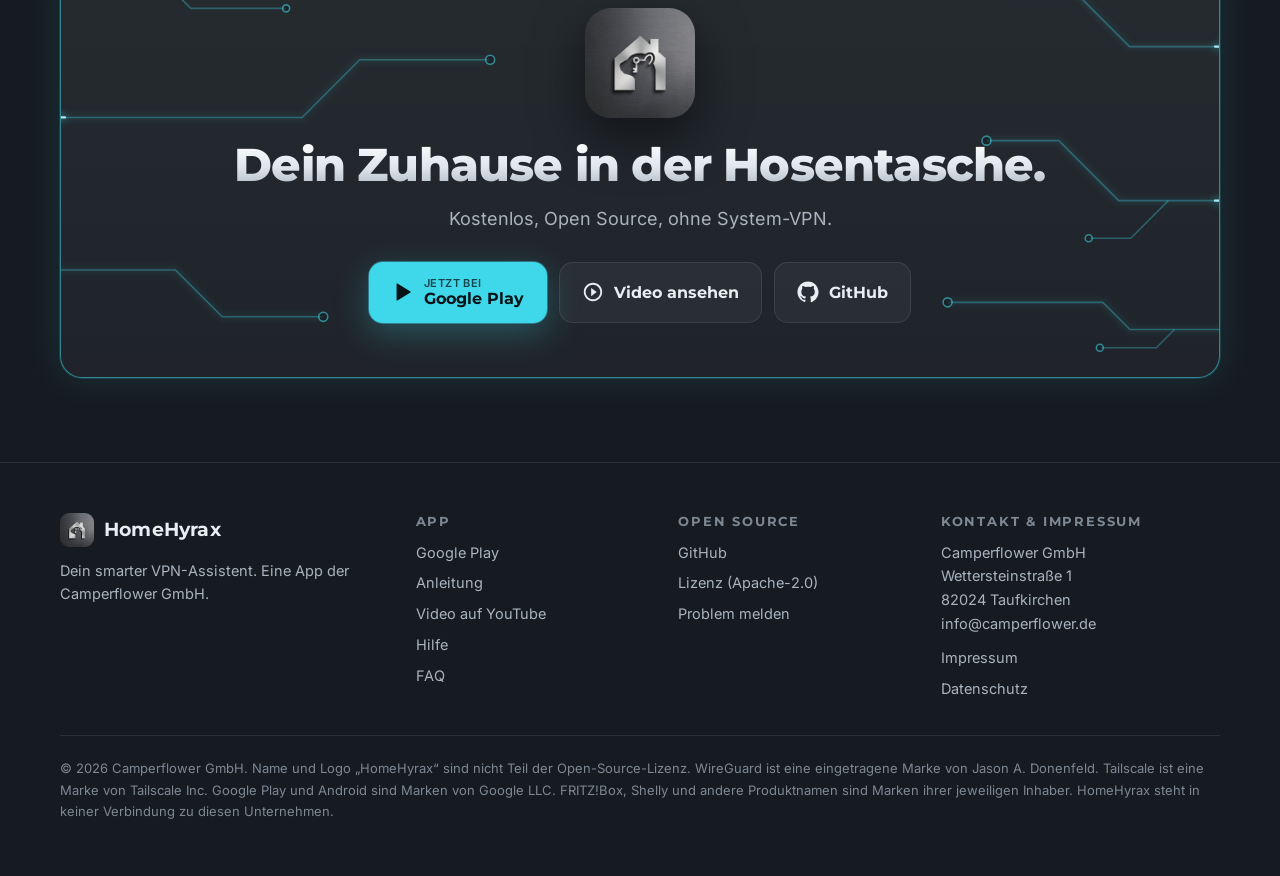
==== commit 14e8fd84: "Update 2026-10-31" ====
--- a/site/public/de/index.html
+++ b/site/public/de/index.html
@@ -17,9 +17,6 @@
 <meta property="og:image" content="https://homehyrax.com/assets/img/og-de.jpg">
 <meta name="theme-color" content="#161b21">
 <link rel="icon" href="../assets/img/logo.png">
-<link rel="preconnect" href="https://fonts.googleapis.com">
-<link rel="preconnect" href="https://fonts.gstatic.com" crossorigin>
-<link href="https://fonts.googleapis.com/css2?family=Inter:wght@400;500;600;700&family=JetBrains+Mono:wght@400;600&family=Montserrat:wght@600;700;800&display=swap" rel="stylesheet">
 <link rel="stylesheet" href="../assets/style.css">
 </head>
 <body>
@@ -61,6 +58,9 @@
 <symbol id="i-family" viewBox="0 0 24 24" fill="currentColor"><path d="M16 11c1.66 0 2.99-1.34 2.99-3S17.66 5 16 5c-1.66 0-3 1.34-3 3s1.34 3 3 3zm-8 0c1.66 0 2.99-1.34 2.99-3S9.66 5 8 5C6.34 5 5 6.34 5 8s1.34 3 3 3zm0 2c-2.33 0-7 1.17-7 3.5V19h14v-2.5c0-2.33-4.67-3.5-7-3.5zm8 0c-.29 0-.62.02-.97.05 1.16.84 1.97 1.97 1.97 3.45V19h6v-2.5c0-2.33-4.67-3.5-7-3.5z"/></symbol>
 <symbol id="i-bell" viewBox="0 0 24 24" fill="currentColor"><path d="M12 22c1.1 0 2-.9 2-2h-4c0 1.1.89 2 2 2zm6-6v-5c0-3.07-1.64-5.64-4.5-6.32V4c0-.83-.67-1.5-1.5-1.5s-1.5.67-1.5 1.5v.68C7.63 5.36 6 7.92 6 11v5l-2 2v1h16v-1l-2-2z"/></symbol>
 <symbol id="i-help" viewBox="0 0 24 24" fill="currentColor"><path d="M12 2C6.48 2 2 6.48 2 12s4.48 10 10 10 10-4.48 10-10S17.52 2 12 2zm1 17h-2v-2h2v2zm2.07-7.75l-.9.92C13.45 12.9 13 13.5 13 15h-2v-.5c0-1.1.45-2.1 1.17-2.83l1.24-1.26c.37-.36.59-.86.59-1.41 0-1.1-.9-2-2-2s-2 .9-2 2H8c0-2.21 1.79-4 4-4s4 1.79 4 4c0 .88-.36 1.68-.93 2.25z"/></symbol>
+<symbol id="i-thermo" viewBox="0 0 24 24" fill="currentColor"><path d="M15 13V5c0-1.66-1.34-3-3-3S9 3.34 9 5v8c-1.21.91-2 2.37-2 4 0 2.76 2.24 5 5 5s5-2.24 5-5c0-1.63-.79-3.09-2-4zm-4-8c0-.55.45-1 1-1s1 .45 1 1h-1v1h1v2h-1v1h1v2h-2V5z"/></symbol>
+<symbol id="i-battery" viewBox="0 0 24 24" fill="currentColor"><path d="M15.67 4H14V2h-4v2H8.33C7.6 4 7 4.6 7 5.33v15.33C7 21.4 7.6 22 8.33 22h7.33c.74 0 1.34-.6 1.34-1.33V5.33C17 4.6 16.4 4 15.67 4zM11 20v-5.5H9L13 7v5.5h2L11 20z"/></symbol>
+<symbol id="i-bulb" viewBox="0 0 24 24" fill="currentColor"><path d="M9 21c0 .55.45 1 1 1h4c.55 0 1-.45 1-1v-1H9v1zm3-19C8.14 2 5 5.14 5 9c0 2.38 1.19 4.47 3 5.74V17c0 .55.45 1 1 1h6c.55 0 1-.45 1-1v-2.26c1.81-1.27 3-3.36 3-5.74 0-3.86-3.14-7-7-7z"/></symbol>
 </svg>
 
 <a class="skip" href="#main">Zum Inhalt</a>
--- a/site/public/assets/style.css
+++ b/site/public/assets/style.css
@@ -1,4 +1,8 @@
 /* HomeHyrax – Webseite. Look wie die Store-Bilder: Schiefergrund, tuerkise Leiterbahnen, Metall-Schrift, Glas-Karten */
+/* Schriften selbst gehostet (keine Abrufe bei Google, OFL in fonts/OFL.txt), Teilmenge latin */
+@font-face { font-family: 'Inter'; font-style: normal; font-weight: 400 700; font-display: swap; src: url(fonts/inter.woff2) format('woff2'); }
+@font-face { font-family: 'Montserrat'; font-style: normal; font-weight: 600 800; font-display: swap; src: url(fonts/montserrat.woff2) format('woff2'); }
+@font-face { font-family: 'JetBrains Mono'; font-style: normal; font-weight: 400 600; font-display: swap; src: url(fonts/jetbrains-mono.woff2) format('woff2'); }
 :root {
   --bg: #161b21;
   --bg-2: #1b2128;
@@ -41,6 +45,7 @@
 pre code { background: none; border: 0; padding: 0; font-size: .86em; }
 pre .c { color: #6f7c88; }
 .wrap { width: min(var(--wrap), 100% - 32px); margin-inline: auto; }
+[hidden] { display: none !important; }
 .skip { position: absolute; left: -999px; }
 .skip:focus { left: 16px; top: 16px; z-index: 100; background: var(--cyan); color: #000; padding: 8px 14px; border-radius: 8px; }
 
@@ -387,3 +392,71 @@
   .btn { padding: 12px 18px; }
   .brand span { display: none; }
 }
+
+/* ---------- Landeseite /rollup1 (QR-Code des Roll-Ups) ---------- */
+.btn-sm { padding: 8px 14px; font-size: 14.5px; border-radius: 11px; gap: 7px; white-space: nowrap; }
+.btn-sm svg { width: 18px; height: 18px; }
+.lp .top .btn-sm { margin-left: 8px; }
+.lp h1 .orange { background: none; -webkit-text-fill-color: #f7931d; color: #f7931d; }
+.actions { display: grid; gap: 12px; max-width: 520px; }
+.action {
+  display: flex; align-items: center; gap: 16px; width: 100%; padding: 14px 18px; border-radius: 18px; text-align: left;
+  background: linear-gradient(180deg, #2a323b, #222930); border: 1px solid var(--line); color: var(--text);
+  font: inherit; cursor: pointer; transition: transform .15s, background .15s, box-shadow .15s;
+}
+.action:hover { text-decoration: none; transform: translateY(-1px); background: #2e3740; }
+.action b { display: block; font: 700 19px/1.2 var(--head); }
+.action small { display: block; color: var(--muted); font-size: 14.5px; margin-top: 2px; }
+.a-ico { flex: none; width: 50px; height: 50px; border-radius: 14px; display: grid; place-items: center; background: var(--cyan-soft); color: var(--cyan); }
+.a-ico svg { width: 26px; height: 26px; }
+.action.main { background: var(--cyan); border-color: transparent; color: #071317; box-shadow: 0 0 0 1px rgba(63, 216, 234, .4), 0 10px 34px rgba(63, 216, 234, .28); }
+.action.main small { color: #0b3940; }
+.action.main .a-ico { background: rgba(7, 19, 23, .14); color: #071317; }
+.action.main:hover { background: #5fe0ef; }
+.ios-note { max-width: 520px; }
+/* Szene wie auf dem Roll-Up: Gemini-Bild, davor das Handy mit der App am Anfang des Tunnels, Etiketten */
+.szene { position: relative; margin: 0; width: 100%; max-width: 470px; justify-self: center; aspect-ratio: 900 / 1205;
+  border-radius: 26px; overflow: hidden; border: 1px solid var(--line); box-shadow: 0 40px 80px rgba(0, 0, 0, .5), 0 0 60px rgba(247, 147, 29, .14); }
+.szene-bild { width: 100%; height: 100%; object-fit: cover; }
+.szene-handy { position: absolute; left: 4%; top: 23%; width: 32%; aspect-ratio: 9 / 18.6; padding: 1.4%; border-radius: 14%/6.8%;
+  background: linear-gradient(145deg, #9aa6b2, #3b444e 30%, #1a1f25 55%, #6f7b87);
+  box-shadow: 0 18px 40px rgba(0, 0, 0, .55), 0 0 34px rgba(247, 147, 29, .55); }
+.szene-handy img { width: 100%; height: 100%; object-fit: cover; object-position: top; border-radius: 11%/5.3%; }
+.etikett { position: absolute; padding: 5px 12px; border-radius: 30px; background: rgba(15, 18, 22, .86); color: #fff;
+  font: 700 clamp(12px, 1.5vw, 15px) var(--head); white-space: nowrap; box-shadow: 0 6px 18px rgba(0, 0, 0, .4); }
+.e-tunnel { right: 4%; top: 39%; color: #f7931d; }
+.e-du { left: 3%; top: 74.5%; }
+.e-camper { right: 4%; top: 79%; }
+.szene figcaption { position: absolute; right: 10px; bottom: 8px; font-size: 11px; color: rgba(255, 255, 255, .75); text-shadow: 0 1px 3px #000; }
+.cando .card h3 { margin-top: 2px; }
+.three.easy { margin-bottom: 20px; }
+.three.easy p { font-size: 16.5px; }
+.needs { display: flex; gap: 10px; align-items: flex-start; justify-content: center; max-width: 760px; margin: 22px auto 0; color: var(--muted); }
+.needs svg { flex: none; width: 20px; height: 20px; color: var(--cyan); margin-top: 3px; }
+.center-cta { text-align: center; margin: 22px 0 0; }
+.center-facts { justify-content: center; text-align: left; gap: 8px 22px; }
+.play-badge { display: inline-flex; align-items: center; }
+.play-badge img { height: 56px; width: auto; }
+.shop-hint { display: flex; align-items: flex-start; gap: 10px; max-width: 620px; margin: 26px auto 0; color: var(--muted); text-align: left; }
+.shop-hint svg { flex: none; width: 22px; height: 22px; color: var(--gold); margin-top: 2px; }
+/* Leiterbahnen auf der Landeseite schwach, hinter Text kaum sichtbar */
+.lp .circuit { opacity: .3; }
+.lp .final .circuit { opacity: .18; }
+@media (max-width: 880px) {
+  .lp .top .btn-sm { margin-left: auto; }
+  .lp .menu-btn { margin-left: 8px; }
+}
+@media (max-width: 560px) {
+  .lp .hero { padding-top: 24px; }
+  .szene-handy { width: 42%; left: 3%; top: 19%; }
+  .e-du { top: 85%; }
+  .e-tunnel { top: 37%; }
+  .lp .brand span { display: inline; font-size: 17px; }
+  .action b { font-size: 17.5px; }
+  .lp .cando { grid-template-columns: repeat(2, 1fr); gap: 12px; }
+  .lp .cando .card { padding: 18px 16px; }
+  .lp .cando h3 { font-size: 17px; }
+  .lp .cando p { font-size: 14.5px; }
+  .needs { justify-content: flex-start; }
+}
+@media (max-width: 380px) { .lp .brand span { display: none; } }
